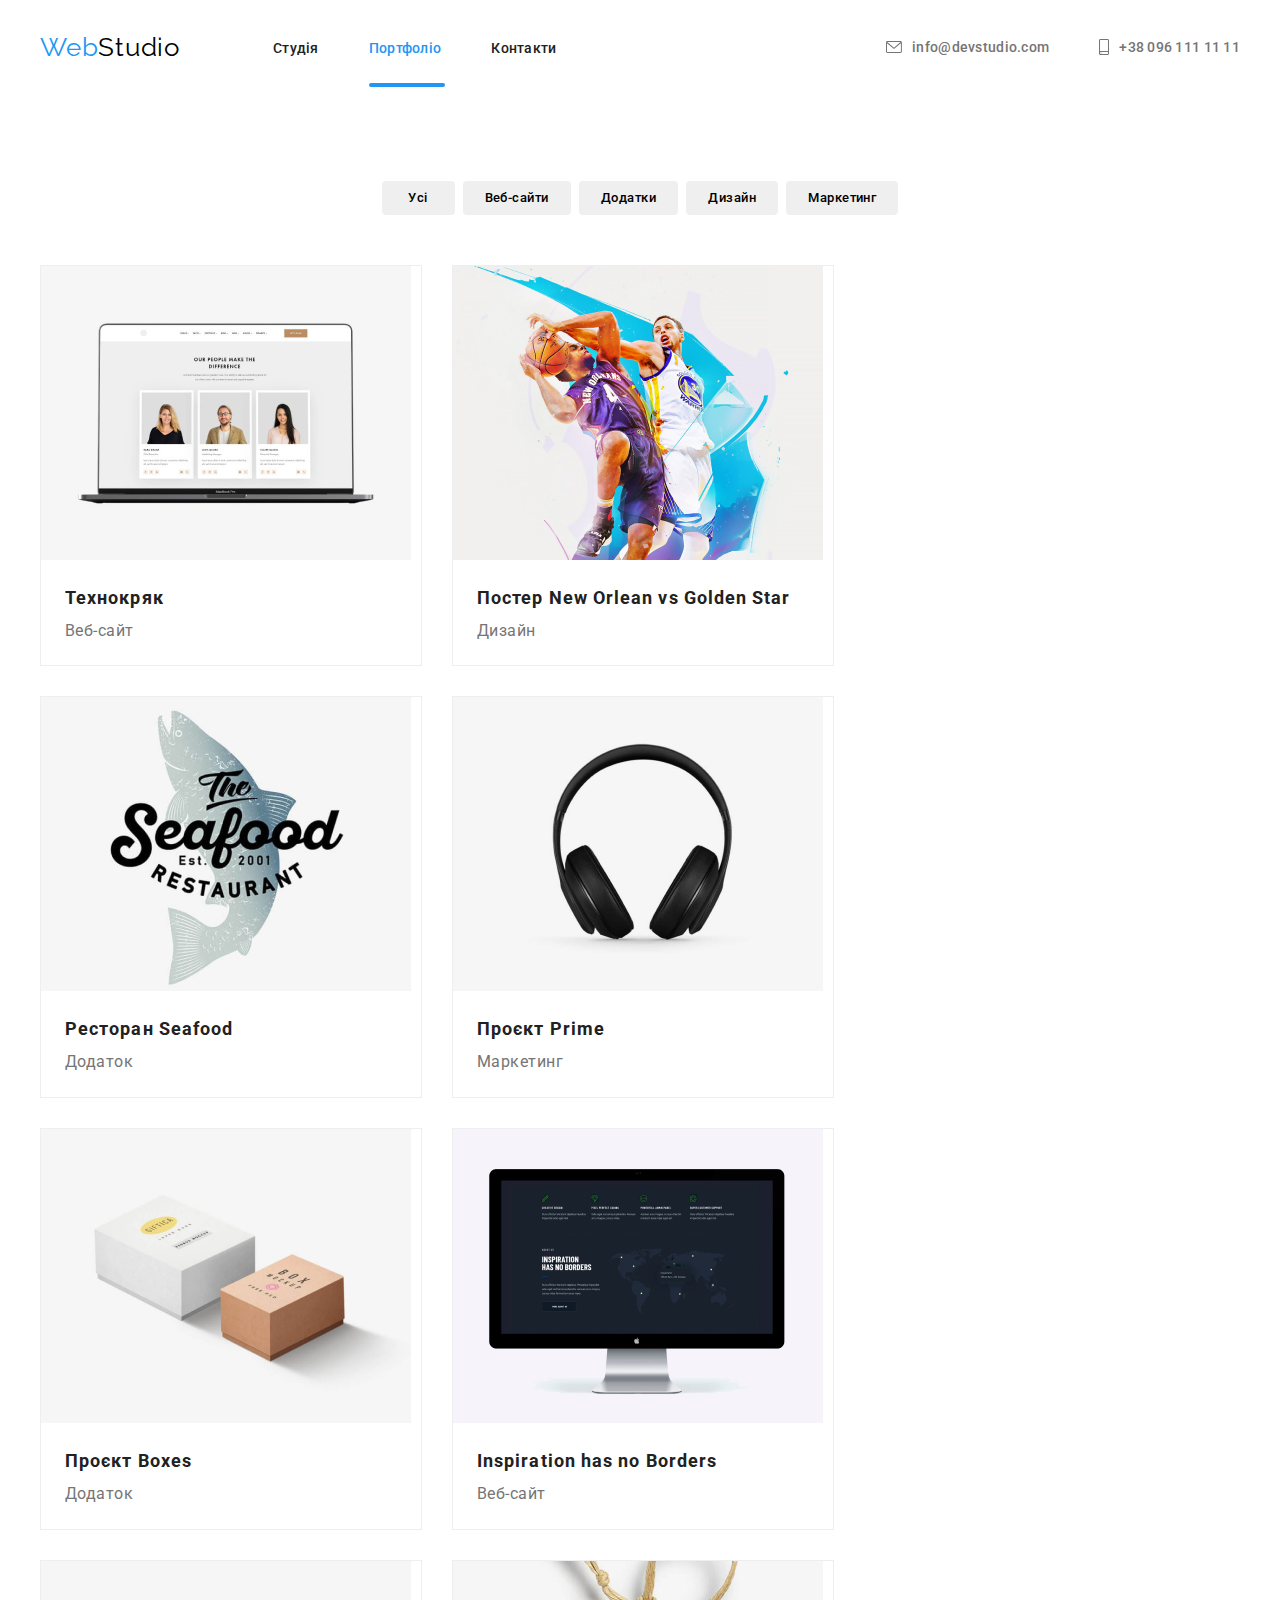
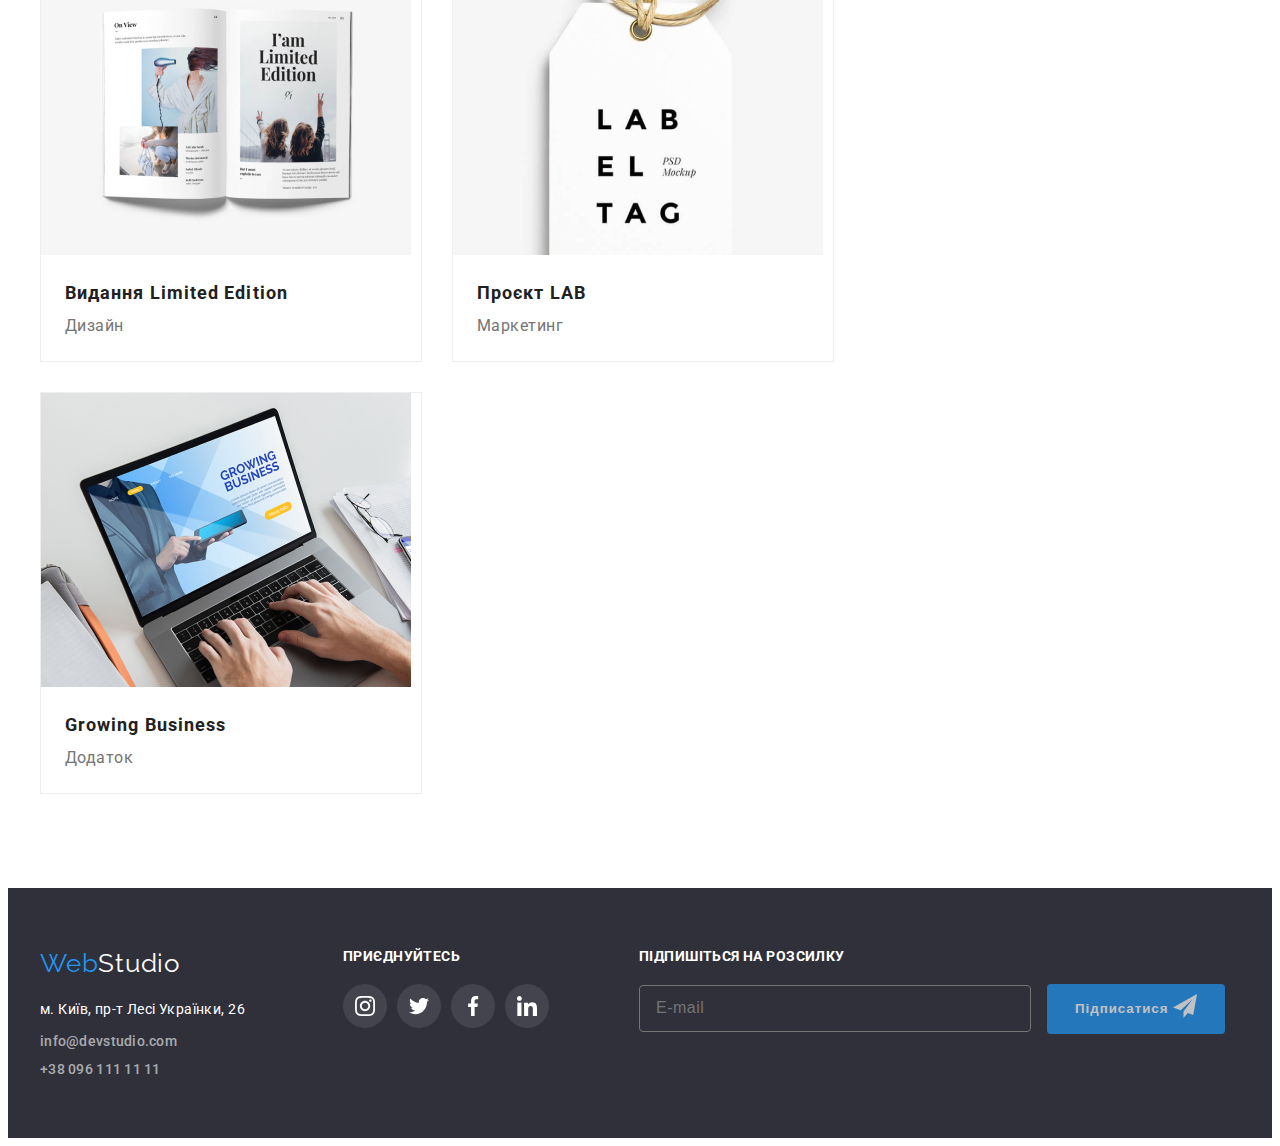
==== portfolio.html @ 9c4a29d2 "add scss" ====
<!DOCTYPE html>
<html lang="en">
<head>
    <meta charset="UTF-8">
    <meta name="viewport" content="width=device-width, initial-scale=1.0">
    <title>Портфоліо</title>
    <link rel="shortcut icon" href="./images/favicon.svg" type="image/x-icon">
    <link rel="stylesheet" href="https://cdnjs.cloudflare.com/ajax/libs/modern-normalize/2.0.0/modern-normalize.min.css" integrity="sha512-4xo8blKMVCiXpTaLzQSLSw3KFOVPWhm/TRtuPVc4WG6kUgjH6J03IBuG7JZPkcWMxJ5huwaBpOpnwYElP/m6wg==" crossorigin="anonymous" referrerpolicy="no-referrer" />
    <link rel="preconnect" href="https://fonts.googleapis.com">
    <link rel="preconnect" href="https://fonts.gstatic.com" crossorigin>
    <link href="https://fonts.googleapis.com/css2?family=Raleway:wght@700&family=Roboto:wght@400;500;700;900&display=swap" rel="stylesheet">
    <link rel="stylesheet" href="./css/styles.css">
    <link rel="stylesheet" href="./css/main.min.css">
</head>
<body>
    <header class="header">
        <div class="container">
            <a href="index.html" class="link logo"><span class="logo-blue">Web</span>Studio</a>
        <nav class="nav">
            <ul class="list nav-list">
                <li class="nav-item"><a href="index.html" class="link nav-link">Студія</a></li>
                <li class="nav-item"><a href="portfolio.html" class="link nav-link current">Портфоліо</a></li>
                <li class="nav-item"><a href="" class="link nav-link">Контакти</a></li>
            </ul>
        </nav>
        <ul class="list contact-list">
            <li class="contact-item">
            <address class="contact-address">
                <a href="mailto:info@devstudio.com" class="link contact-link">
                    <svg class="envelope" width="16" height="12">
                        <use href="./images/svg/icons.svg#icon-envelope"></use>
                    </svg>
                    info@devstudio.com</a>
            </address>
            </li>
            <li class="contact-item">
            <address class="contact-address">
                <a href="tel:+380961111111" class="link contact-link">
                    <svg class="smartphone" width="10" height="16">
                        <use href="./images/svg/icons.svg#icon-smartphone"></use>
                      </svg>
                    +38 096 111 11 11</a>
            </address>
            </li>
        </ul>
        </div>
    </header>
    <main class="main">
        <section class="portfolio">
            <div class="container">
                <h2 class="visually-hidden">Portfolio</h2>
                <ul class="list portfolio-filter-list">
                    <li class="filter-list-item">
                        <button type="button" class="filter-list-item-btn">Усі</button>
                    </li>
                    <li class="filter-list-item">
                        <button type="button" class="filter-list-item-btn">Веб-сайти</button>
                    </li>
                    <li class="filter-list-item">
                        <button type="button" class="filter-list-item-btn">Додатки</button>
                    </li>
                    <li class="filter-list-item">
                        <button type="button" class="filter-list-item-btn">Дизайн</button>
                    </li>
                    <li class="filter-list-item">
                        <button type="button" class="filter-list-item-btn">Маркетинг</button>
                    </li>
                </ul>
                <ul class="list portfolio-catalog-list">
                    <li class="portfolio-catalog-item">
                        <a class="portfolio-catalog-item-tag">
                            <div class="portfolio-catalog-cont-img">
                                <img src="images/images_portolio/technoquack.jpg" alt="technoquack" class="catalog-item-img">
                                <div class="project-overlay">
                                    <p class="project-overlay-text">Ресурс пропонує комплексні пропозиції з різним рівнем функціоналу та сервісів. Все це дозволить відвідувачу отримати вичерпні відомості про компанію чи приватну особу.</p>
                                </div>
                            </div>
                            <div class="catalog-item-text">
                                <h3 class="catalog-item-title">Технокряк</h3>
                                <p class="catalog-item-subtitle">Веб-сайт</p>
                            </div>
                        </a>
                    </li>
                    <li class="portfolio-catalog-item">
                        <a class="portfolio-catalog-item-tag">
                            <div class="portfolio-catalog-cont-img">
                                <img src="images/images_portolio/basketball.jpg" alt="basketball" class="catalog-item-img">
                                <div class="project-overlay">
                                    <p class="project-overlay-text">Ресурс пропонує комплексні пропозиції з різним рівнем функціоналу та сервісів. Все це дозволить відвідувачу отримати вичерпні відомості про компанію чи приватну особу.</p>
                                </div>
                            </div>
                            <div class="catalog-item-text">
                                <h3 class="catalog-item-title">Постер New Orlean vs Golden Star</h3>
                                <p class="catalog-item-subtitle">Дизайн</p>
                            </div>
                        </a>
                    </li>
                    <li class="portfolio-catalog-item">
                        <a class="portfolio-catalog-item-tag">
                            <div class="portfolio-catalog-cont-img">
                                <img src="images/images_portolio/seafood.jpg" alt="seafood" class="catalog-item-img">
                                <div class="project-overlay">
                                    <p class="project-overlay-text">Ресурс пропонує комплексні пропозиції з різним рівнем функціоналу та сервісів. Все це дозволить відвідувачу отримати вичерпні відомості про компанію чи приватну особу.</p>
                                </div>
                            </div>
                            <div class="catalog-item-text">
                                <h3 class="catalog-item-title">Ресторан Seafood</h3>
                                <p class="catalog-item-subtitle">Додаток</p>
                            </div>
                        </a>
                    </li>
                    <li class="portfolio-catalog-item">
                        <a class="portfolio-catalog-item-tag">
                            <div class="portfolio-catalog-cont-img">
                                <img src="images/images_portolio/headphone.jpg" alt="headphone" class="catalog-item-img">
                                <div class="project-overlay">
                                    <p class="project-overlay-text">Ресурс пропонує комплексні пропозиції з різним рівнем функціоналу та сервісів. Все це дозволить відвідувачу отримати вичерпні відомості про компанію чи приватну особу.</p>
                                </div>
                            </div>
                            <div class="catalog-item-text">
                                <h3 class="catalog-item-title">Проєкт Prime</h3>
                                <p class="catalog-item-subtitle">Маркетинг</p>
                            </div>
                        </a>
                    </li>
                    <li class="portfolio-catalog-item">
                        <a class="portfolio-catalog-item-tag">
                            <div class="portfolio-catalog-cont-img">
                                <img src="images/images_portolio/box.jpg" alt="box" class="catalog-item-img">
                                <div class="project-overlay">
                                    <p class="project-overlay-text">Ресурс пропонує комплексні пропозиції з різним рівнем функціоналу та сервісів. Все це дозволить відвідувачу отримати вичерпні відомості про компанію чи приватну особу.</p>
                                </div>
                            </div>
                            <div class="catalog-item-text">
                                <h3 class="catalog-item-title">Проєкт Boxes</h3>
                                <p class="catalog-item-subtitle">Додаток</p>
                            </div>
                        </a>      
                    </li>
                    <li class="portfolio-catalog-item">
                        <a class="portfolio-catalog-item-tag">
                            <div class="portfolio-catalog-cont-img">
                                <img src="images/images_portolio/monitor.jpg" alt="monitor" class="catalog-item-img">
                                <div class="project-overlay">
                                    <p class="project-overlay-text">Ресурс пропонує комплексні пропозиції з різним рівнем функціоналу та сервісів. Все це дозволить відвідувачу отримати вичерпні відомості про компанію чи приватну особу.</p>
                                </div>
                            </div>
                            <div class="catalog-item-text">
                                <h3 class="catalog-item-title">Inspiration has no Borders</h3>
                                <p class="catalog-item-subtitle">Веб-сайт</p>
                            </div>
                        </a>
                    </li>
                    <li class="portfolio-catalog-item">
                        <a class="portfolio-catalog-item-tag">
                            <div class="portfolio-catalog-cont-img">
                                <img src="images/images_portolio/magazine.jpg" alt="magazine" class="catalog-item-img">
                                <div class="project-overlay">
                                    <p class="project-overlay-text">Ресурс пропонує комплексні пропозиції з різним рівнем функціоналу та сервісів. Все це дозволить відвідувачу отримати вичерпні відомості про компанію чи приватну особу.</p>
                                </div>
                            </div>
                            <div class="catalog-item-text">
                                <h3 class="catalog-item-title">Видання Limited Edition</h3>
                                <p class="catalog-item-subtitle">Дизайн</p>
                            </div>
                        </a>
                    </li>
                    <li class="portfolio-catalog-item">
                        <a class="portfolio-catalog-item-tag">
                            <div class="portfolio-catalog-cont-img">
                                <img src="images/images_portolio/tag.jpg" alt="tag" class="catalog-item-img">
                                <div class="project-overlay">
                                    <p class="project-overlay-text">Ресурс пропонує комплексні пропозиції з різним рівнем функціоналу та сервісів. Все це дозволить відвідувачу отримати вичерпні відомості про компанію чи приватну особу.</p>
                                </div>
                            </div>
                            <div class="catalog-item-text">
                                <h3 class="catalog-item-title">Проєкт LAB</h3>
                                <p class="catalog-item-subtitle">Маркетинг</p>
                            </div>
                        </a>
                    </li>
                    <li class="portfolio-catalog-item">
                        <a class="portfolio-catalog-item-tag">
                            <div class="portfolio-catalog-cont-img">
                                <img src="images/images_portolio/macbook.jpg" alt="macbook" class="catalog-item-img">
                                <div class="project-overlay">
                                    <p class="project-overlay-text">Ресурс пропонує комплексні пропозиції з різним рівнем функціоналу та сервісів. Все це дозволить відвідувачу отримати вичерпні відомості про компанію чи приватну особу.</p>
                                </div>
                            </div>
                            <div class="catalog-item-text">
                                <h3 class="catalog-item-title">Growing Business</h3>
                                <p class="catalog-item-subtitle">Додаток</p>
                            </div>
                        </a>
                    </li>
                </ul>
            </div>
        </section>
    </main>
    <footer class="footer">
        <div class="container">
            <div class="footer-container-link">
                <a href="index.html" class="link logo footer-logo"><span class="logo-blue">Web</span>Studio</a>
                <ul class="list footer-list">
                    <li class="footer-item">
                        <address class="footer-address">
                        <a href="https://goo.gl/maps/T1BCA7bQCmWcwh7T8" target="_blank" class="link footer-address-link-map">м. Київ, пр-т Лесі Українки, 26</a>
                        </address>
                    </li>
                    <li class="footer-item">
                        <address class="footer-address">
                        <a href="mailto:info@devstudio.com" class="link footer-address-link">info@devstudio.com</a>
                        </address>
                    </li>
                    <li class="footer-item">
                        <address class="footer-address">
                        <a href="tel:+380961111111" class="link footer-address-link">+38 096 111 11 11</a>
                        </address>
                    </li>
                </ul>
            </div>
            <div class="footer-container-soc">
                <h3 class="footer-soc-list-title">ПРИЄДНУЙТЕСЬ</h3>
                <ul class="list footer-soc-list">
                    <li class="footer-soc-item">
                        <a class="footer-soc-item-link" href="">
                        <svg class="footer-soc-item-svg" width="20" height="20">
                            <use href="./images/svg/icons.svg#icon-inst"></use>
                        </svg></a>
                    </li>
                    <li class="footer-soc-item">
                        <a class="footer-soc-item-link" href="">
                        <svg class="footer-soc-item-svg" width="20" height="20">
                            <use href="./images/svg/icons.svg#icon-twitter"></use>
                        </svg></a>
                    </li>
                    <li class="footer-soc-item">
                        <a class="footer-soc-item-link" href="">
                        <svg class="footer-soc-item-svg" width="20" height="20">
                            <use href="./images/svg/icons.svg#icon-fb"></use>
                        </svg></a>
                    </li>
                    <li class="footer-soc-item">
                        <a class="footer-soc-item-link" href="">
                        <svg class="footer-soc-item-svg" width="20" height="20">
                            <use href="./images/svg/icons.svg#icon-ln"></use>
                        </svg></a>
                    </li>
                </ul>
            </div>
            <div class="footer-container-input">
                <h3 class="footer-mail-input-title">ПІДПИШІТЬСЯ НА РОЗСИЛКУ</h3>
                <form class="footer-mail-input-form">
                    <input class="footer-mail-input" placeholder="E-mail">
                    <button class="footer-mail-input-btn">Підписатися
                        <svg class="footer-mail-input-btn-icon" width="24" height="24">
                            <use href="./images/svg/icons.svg#icon-send"></use>
                        </svg>
                    </button>
                </form>
            </div>
        </div>
    </footer>
</body>
</html>
---- css/styles.css ----
:root {
  --accent-color: #2196f3;
  --main-color: #212121;
  --add-color: #757575;
  --add-black: #2f303a;
  --bg-ligth-gray: #f5f4fa;
}

body {
  font-family: Roboto;
}

h1,
h2,
h3,
h4,
p {
  margin-top: 0;
  margin-bottom: 0;
}

ul {
  margin-top: 0;
  margin-bottom: 0;
  padding-left: 0;
}

img {
  display: block;
  max-width: 100%;
  height: auto;
}

.list {
  list-style: none;
  padding: 0;
}

.link {
  text-decoration: none;
}

.visually-hidden {
  position: absolute;
  width: 1px;
  height: 1px;
  margin: -1px;
  border: 0;
  padding: 0;
  white-space: nowrap;
  clip-path: inset(100%);
  clip: rect(0 0 0 0);
  overflow: hidden;
}

.container {
  width: 1200px;
  margin: 0 auto;
  padding: 0 15px;
}

.header {
  padding-top: 24px;
  padding-bottom: 25px;
}

address {
  font-style: normal;
}

.header>.container {
  display: flex;
  align-items: center;
}

.logo-blue {
  color: var(--accent-color);
}

.logo {
  color: #000;
  font-family: Raleway;
  font-size: 26px;
  letter-spacing: 0.78px;
  margin-right: 93px;
}

.nav-list {
  display: flex;
  gap: 50px;
}

.nav-link {
  color: var(--main-color);
  font-size: 14px;
  font-weight: 500;
  letter-spacing: 0.28px;
  display: inline;
  padding: 31px 0;
  position: relative;
  transition: color 250ms cubic-bezier(0.4, 0, 0.2, 1);
}

.current {
  color: var(--accent-color);
}

.current::after {
  content: '';
  display: block;
  width: 105%;
  height: 4px;
  background-color: var(--accent-color);
  position: absolute;
  bottom: 0;
  border-radius: 5px;
  transition: transform 250ms cubic-bezier(0.4, 0, 0.2, 1);
}

.current:hover::after {
  transform: scale(1.2);
}

.nav-link:hover,
.nav-link:focus {
  color: var(--accent-color);
}

.contact-list {
  display: flex;
  gap: 50px;
  margin-left: auto;
}

.contact-link {
  display: flex;
  align-items: center;
  gap: 10px;
  color: var(--add-color);
  font-size: 14px;
  font-weight: 500;
  letter-spacing: 0.28px;
  transition: color 250ms cubic-bezier(0.4, 0, 0.2, 1);
}

.envelope {
  fill: var(--add-color);
  transition: fill 250ms cubic-bezier(0.4, 0, 0.2, 1);
}

.contact-link:hover .envelope,
.contact-link:focus .envelope {
  fill: var(--accent-color);
}

.smartphone {
  fill: var(--add-color);
  transition: fill 250ms cubic-bezier(0.4, 0, 0.2, 1);
}

.contact-link:hover,
.contact-link:focus {
  color: var(--accent-color);
}

.contact-link:hover .smartphone,
.contact-link:focus .smartphone {
  fill: var(--accent-color);
}

.hero {
  background-image: linear-gradient(rgba(47, 48, 58, 0.4),
      rgba(47, 48, 58, 0.4)),
    url("../images/hero_bg.png");
  background-repeat: no-repeat;
  background-position: center;
  padding-top: 200px;
  padding-bottom: 200px;
}

.hero-title {
  color: #fff;
  text-align: center;
  font-size: 44px;
  font-weight: 900;
  line-height: 1.36;
  letter-spacing: 2.64px;
  text-transform: uppercase;
  padding-bottom: 30px;
}

.hero-btn {
  width: 216px;
  height: 50px;
  background: var(--accent-color);
  color: #fff;
  font-size: 16px;
  font-weight: 700;
  line-height: 1.87;
  letter-spacing: 0.96px;
  border-radius: 4px;
  border: none;
  font-family: inherit;
  cursor: pointer;
  margin-left: 477px;
  transition: transform 250ms cubic-bezier(0.4, 0, 0.2, 1), opacity 250ms cubic-bezier(0.4, 0, 0.2, 1);
  opacity: 0.7;
}

.hero-btn:hover,
.hero-btn:focus {
  cursor: pointer;
  opacity: 1;
}

.hero-btn:active {
  transform: scale(0.9);
}

.advantage {
  padding-top: 94px;
  padding-bottom: 94px;
}

.advantage-list {
  display: flex;
  gap: 30px;
}

.advantage-item {
  flex-basis: calc((100% - 3 * 30px) / 3);
}

.advantage-item::before {
  content: "";
  display: block;
  height: 120px;
  border: none;
  background-image: url("../images/SVG/antenna.svg");
  background-repeat: no-repeat;
  background-position: center;
  background-size: 70px 70px;
  border-radius: 4px;
  background-color: #f5f4fa;
  margin-bottom: 30px;
}

.advantage-item:nth-child(2)::before {
  background-image: url("../images/SVG/clock.svg");
}

.advantage-item:nth-child(3)::before {
  background-image: url("../images/SVG/diagram.svg");
}

.advantage-item:nth-child(4)::before {
  background-image: url("../images/SVG/astronaut.svg");
}

.advantage-item-title {
  color: var(--main-color);
  font-size: 14px;
  letter-spacing: 0.42px;
  margin-bottom: 10px;
}

.advantage-item-text {
  color: var(--add-color);
  font-size: 14px;
  line-height: 1.71;
  letter-spacing: 0.42px;
}

.work {
  padding-bottom: 94px;
}

.work-title {
  color: var(--main-color);
  text-align: center;
  font-size: 36px;
  letter-spacing: 1.08px;
  margin-bottom: 50px;
}

.work-list {
  display: flex;
  gap: 30px;
}

.work-item {
  position: relative;
}

.work-item-title {
  color: #fff;
  text-align: center;
  font-size: 14px;
  line-height: normal;
  letter-spacing: 0.42px;
  text-transform: uppercase;
  position: absolute;
  padding-top: 27px;
  padding-bottom: 27px;
  width: 370px;
  bottom: 0;
  background: rgba(47, 48, 58, 0.8);
}

.team {
  background-color: #f5f4fa;
  padding-top: 94px;
  padding-bottom: 94px;
}

.team-title {
  color: var(--main-color);
  text-align: center;
  font-size: 36px;
  letter-spacing: 1.08px;
  margin-bottom: 50px;
}

.team-list {
  display: flex;
  gap: 30px;
}

.team-item {
  background-color: #ffffff;
  border-radius: 4px;
  box-shadow: 0px 2px 1px 0px rgba(0, 0, 0, 0.2),
    0px 1px 1px 0px rgba(0, 0, 0, 0.14), 0px 1px 3px 0px rgba(0, 0, 0, 0.12);
}

.team-img {
  width: 270px;
  height: 260px;
}

.team-list-name {
  color: var(--main-color);
  text-align: center;
  font-size: 16px;
  font-weight: 500;
  letter-spacing: 0.48px;
  margin-top: 30px;
  margin-bottom: 10px;
}

.team-list-profession {
  color: var(--add-color);
  text-align: center;
  letter-spacing: 0.48px;
}

.team-item-list {
  display: flex;
  padding: 16px 32px 30px;
  gap: 10px;
}

.team-item-list-item-link {
  border-radius: 50%;
  padding: 12px;
  width: 44px;
  height: 44px;
  display: flex;
  align-items: center;
  justify-content: center;
  transition: background-color 250ms cubic-bezier(0.4, 0, 0.2, 1);
}

.team-item-list-item-link:hover,
.team-item-list-item-link:focus {
  background-color: var(--accent-color);
  cursor: pointer;
}

.team-item-list-item-link:hover .soc-link-svg,
.team-item-list-item-link:focus .soc-link-svg {
  fill: #fff;
}

.soc-link-svg {
  fill: #afb1b8;
  transition: fill 250ms cubic-bezier(0.4, 0, 0.2, 1);
}

.clients {
  padding-top: 94px;
  padding-bottom: 94px;
}

.clients-title {
  color: var(--main-color);
  text-align: center;
  font-size: 36px;
  letter-spacing: 1.08px;
}

.clients-list {
  display: flex;
  margin-top: 50px;
  gap: 30px;
}

.clients-list-item {
  width: 170px;
  height: 92px;
  padding: 16px 32px;
  position: relative;
}

.clients-list-item-link {
  fill: #afb1b8;
  height: inherit;
  width: inherit;
  position: absolute;
  bottom: 0;
  right: 0;
  display: flex;
  align-items: center;
  justify-content: center;
  border: #afb1b8 1px solid;
  border-radius: 4px;
  transition: fill 250ms cubic-bezier(0.4, 0, 0.2, 1), border 250ms cubic-bezier(0.4, 0, 0.2, 1);
}

.clients-list-item-link:hover {
  fill: var(--accent-color);
  border-color: var(--accent-color);
  cursor: pointer;
}

.footer {
  background-color: var(--add-black);
  padding-top: 60px;
  padding-bottom: 60px;
}

.footer-logo {
  color: #fff;
  margin-bottom: 20px;
  display: inline-block;
}

.footer-address-link-map {
  color: #fff;
  font-size: 14px;
  line-height: 1.71;
  letter-spacing: 0.42px;
  transition: color 250ms cubic-bezier(0.4, 0, 0.2, 1);
}

.footer-address-link-map:hover,
.footer-address-link-map:focus {
  color: var(--accent-color);
}

.footer-address-link {
  color: rgba(255, 255, 255, 0.6);
  font-size: 14px;
  font-weight: 500;
  letter-spacing: 0.28px;
  transition: color 250ms cubic-bezier(0.4, 0, 0.2, 1);
}

.footer-address-link:hover,
.footer-address-link:focus {
  color: var(--accent-color);
}

.footer-item:not(:last-child) {
  margin-bottom: 9px;
}

.footer>.container {
  display: flex;
}

.footer-container-link {
  margin-right: 70px;
}

.footer-container-soc {
  margin-right: 90px;
}

.footer-soc-list-title {
  color: #fff;
  font-size: 14px;
  letter-spacing: 0.42px;
  margin-bottom: 20px;
}

.footer-soc-list {
  display: flex;
  gap: 10px;
}

.footer-soc-item-link {
  display: flex;
  align-items: center;
  justify-content: center;
  width: 44px;
  height: 44px;
  border-radius: 50%;
  background-color: #43444d;
  transition: background-color 250ms cubic-bezier(0.4, 0, 0.2, 1);
}

.footer-soc-item-svg {
  fill: #fff;
}

.footer-soc-item-link:hover,
.footer-soc-item-link:focus {
  background-color: var(--accent-color);
}

.footer-mail-input-title {
  color: #fff;
  font-size: 14px;
  letter-spacing: 0.42px;
  margin-bottom: 20px;
}

.footer-mail-input {
  width: 358px;
  padding: 15px 16px;
  border-radius: 4px;
  border: 1px solid var(--add-color);
  background-color: var(--add-black);
  margin-right: 12px;
  outline: none;
  transition: border 250ms cubic-bezier(0.4, 0, 0.2, 1);
}

.footer-mail-input::placeholder {
  color: var(--add-color);
  font-size: 16px;
  font-weight: 400;
  line-height: 20px;
  /* 125% */
  letter-spacing: 0.48px;
}

.footer-mail-input:focus,
.footer-mail-input:hover {
  border-color: var(--accent-color);
}

.footer-mail-input-btn {
  background-color: var(--accent-color);
  border: none;
  border-radius: 4px;
  color: #fff;
  text-align: center;
  font-weight: 700;
  line-height: 30px;
  /* 187.5% */
  letter-spacing: 0.96px;
  padding: 10px 28px;
  transition: transform 250ms cubic-bezier(0.4, 0, 0.2, 1), opacity 250ms cubic-bezier(0.4, 0, 0.2, 1);
  opacity: 0.7;
}

.footer-mail-input-btn:hover,
.footer-mail-input-btn:focus {
  cursor: pointer;
  opacity: 1;
}

.footer-mail-input-btn:active {
  transform: scale(0.9);
}

.footer-mail-input-btn-icon {
  fill: #fff;
  margin-bottom: -5px;
}

.backdrop {
  position: fixed;
  top: 0;
  left: 0;
  width: 100%;
  height: 100%;
  background-color: rgba(0, 0, 0, 0.2);
  opacity: 1;
  transition: opacity 500ms linear;
}

.backdrop.is-hidden {
  opacity: 0;
  pointer-events: none;
}

.no-scroll {
  overflow: hidden;
}

.modal-hero {
  position: absolute;
  top: 50%;
  left: 50%;
  min-width: 530px;
  min-height: 580px;
  padding: 40px;
  background-color: #fff;
  border-radius: 4px;
  transform: translate(-50%, -50%);
  box-shadow: 0px 2px 1px 0px rgba(0, 0, 0, 0.2),
    0px 1px 1px 0px rgba(0, 0, 0, 0.14), 0px 1px 3px 0px rgba(0, 0, 0, 0.12);
    transition: transform 500ms linear;
}
.backdrop.is-hidden .modal-hero {
  transform: translate(-50%, -50%) scale(0.5);
}

.modal-hero-btn {
  border: 1px solid rgba(0, 0, 0, 0.10);
  ;
  border-radius: 50%;
  padding: 6px;
  display: flex;
  align-items: center;
  justify-content: center;
  background: none;
  position: absolute;
  right: 8px;
  top: 8px;
  transition: fill 250ms cubic-bezier(0.4, 0, 0.2, 1);
  cursor: pointer;
}

.modal-hero-btn:focus,
.modal-hero-btn:hover {
  fill: var(--accent-color);
}

.modal-hero-title {
  color: var(--main-color);
  text-align: center;
  font-size: 20px;
  font-weight: 700;
  line-height: normal;
  letter-spacing: 0.6px;
  margin-bottom: 12px;
}

.modal-hero-label {
  color: var(--add-color);
  font-size: 12px;
  letter-spacing: 0.12px;
  position: relative;
  display: block;
  margin-bottom: 10px;
}

.modal-hero-label-input {
  margin-top: 4px;
  padding: 12px 42px;
  width: 100%;
  border-radius: 4px;
  border: 1px solid rgba(33, 33, 33, 0.2);
  outline: none;
  transition: border 250ms cubic-bezier(0.4, 0, 0.2, 1);
}

.modal-hero-label-input:focus,
.modal-hero-label-input:hover {
  border: 1px solid #2196f3;
}

.modal-hero-label:nth-child(4) {
  margin-bottom: 20px;
}

.modal-hero-label-input:hover+.modal-hero-label-input-svg,
.modal-hero-label-input:focus+.modal-hero-label-input-svg {
  fill: var(--accent-color);
}

.modal-hero-label-input-svg {
  position: absolute;
  bottom: 11px;
  left: 12px;
  transition: fill 250ms cubic-bezier(0.4, 0, 0.2, 1);
}

/* .modal-hero-label-input:focus .modal-hero-label-input-svg {
  fill: var(--accent-color);
} */
.modal-hero-label-textarea {
  resize: none;
  padding: 12px 16px;
  height: 96px;
  margin-top: 4px;
  width: 100%;
  border-radius: 4px;
  border: 1px solid rgba(33, 33, 33, 0.2);
  outline: none;
  transition: border 250ms cubic-bezier(0.4, 0, 0.2, 1);
}

.modal-hero-label-textarea:focus,
.modal-hero-label-textarea:hover {
  border: 1px solid #2196f3;
}

.modal-hero-label-textarea::placeholder {
  color: var(--add-color);
  font-family: Roboto;
  font-size: 12px;
  font-weight: 400;
  letter-spacing: 0.12px;
}

.label-check {
  display: flex;
  justify-content: center;
  /* margin-top: 20px; */
}

.modal-hero-label-check {
  margin-right: 7px;
}

.modal-hero-label-agree {
  color: var(--add-color);
  font-size: 14px;
  line-height: 24px;
  /* 171.429% */
  letter-spacing: 0.42px;
}

.modal-hero-label-link-agree {
  color: var(--accent-color);
  text-decoration-line: underline;
}

.modal-hero-btn-submit {
  display: block;
  margin: 0 auto;
  padding: 10px 52px;
  color: #fff;
  font-weight: 700;
  line-height: 30px;
  /* 187.5% */
  letter-spacing: 0.96px;
  border: none;
  border-radius: 4px;
  background: var(--accent-color);
  box-shadow: 0px 4px 4px 0px rgba(0, 0, 0, 0.15);
  cursor: pointer;
  transition: opacity 250ms cubic-bezier(0.4, 0, 0.2, 1), transform 250ms cubic-bezier(0.4, 0, 0.2, 1);
  ;
  opacity: 0.7;
  margin-top: 30px;
}

.modal-hero-btn-submit:hover,
.modal-hero-btn-submit:focus {
  opacity: 1;
}

.modal-hero-btn-submit:active {
  transform: scale(0.9);
}

.portfolio {
  padding-top: 94px;
  padding-bottom: 94px;
}

.portfolio-filter-list {
  display: flex;
  margin-bottom: 50px;
  gap: 8px;
  justify-content: center;
}

.filter-list-item-btn {
  min-width: 73px;
  padding: 6px 22px;
  border-radius: 4px;
  border: none;
  line-height: 1.62;
  font-weight: 500;
  letter-spacing: 0.48px;
  font-family: inherit;
  transition: background-color 250ms cubic-bezier(0.4, 0, 0.2, 1), box-shadow 250ms cubic-bezier(0.4, 0, 0.2, 1), color 250ms cubic-bezier(0.4, 0, 0.2, 1);
}

.filter-list-item-btn:hover,
.filter-list-item-btn:focus {
  background: var(--accent-color);
  color: #fff;
  cursor: pointer;
  box-shadow: 0px 2px 2px 0px rgba(0, 0, 0, 0.12),
    0px 1px 2px 0px rgba(0, 0, 0, 0.08), 0px 3px 1px 0px rgba(0, 0, 0, 0.1);
}

.portfolio-catalog-list {
  display: flex;
  flex-wrap: wrap;
  gap: 30px;
}

.portfolio-catalog-item {
  flex-basis: calc((100% - 2 * 30px) / 3);
  border: 1px solid #eee;
}

.portfolio-catalog-cont-img {
  position: relative;
  overflow: hidden;
}

.portfolio-catalog-cont-img:hover .project-overlay {
  transform: translateY(0);
}
.project-overlay {
  position: absolute;
  top: 0;
  left: 0;
  width: 100%;
  height: 100%;
  background-color: var(--accent-color);
  padding: 63px 24px;
  transform: translateY(101%);
  transition: transform 250ms cubic-bezier(0.4, 0, 0.2, 1);
}

.project-overlay-text {
  color: #FFF;
  font-size: 18px;
  line-height: 28px;
  /* 155.556% */
  letter-spacing: 0.54px;
}

.portfolio-catalog-item-tag {
  display: block;
  transition: box-shadow 250ms cubic-bezier(0.4, 0, 0.2, 1);
}

.portfolio-catalog-item-tag:hover,
.portfolio-catalog-item-tag:focus {
  box-shadow: 1px 4px 6px 0px rgba(0, 0, 0, 0.16),
    0px 4px 4px 0px rgba(0, 0, 0, 0.06), 0px 1px 1px 0px rgba(0, 0, 0, 0.12);
  cursor: pointer;
}

.catalog-item-text {
  padding: 20px 24px;
}

.catalog-item-title {
  color: var(--main-color);
  font-size: 18px;
  line-height: 2;
  letter-spacing: 1.08px;
}

.catalog-item-subtitle {
  color: var(--add-color);
  line-height: 1.87;
  letter-spacing: 0.48px;
}

.catalog-item-img {
  position: relative;
}
---- css/main.min.css ----
:root{--accent-color: #2196f3;--main-color: #212121;--add-color: #757575;--add-black: #2f303a;--bg-ligth-gray: #f5f4fa}body{font-family:Roboto}h1,h2,h3,h4,p{margin-top:0;margin-bottom:0}ul{margin-top:0;margin-bottom:0;padding-left:0}img{display:block;max-width:100%;height:auto}.list{list-style:none;padding:0}.link{text-decoration:none}.visually-hidden{position:absolute;width:1px;height:1px;margin:-1px;border:0;padding:0;white-space:nowrap;-webkit-clip-path:inset(100%);clip-path:inset(100%);clip:rect(0 0 0 0);overflow:hidden}.container{width:1200px;margin:0 auto;padding:0 15px}.header{padding-top:24px;padding-bottom:25px}address{font-style:normal}.header>.container{display:-webkit-box;display:-ms-flexbox;display:flex;-webkit-box-align:center;-ms-flex-align:center;align-items:center}.nav-list{display:-webkit-box;display:-ms-flexbox;display:flex;gap:50px}.nav-link{color:var(--main-color);font-size:14px;font-weight:500;letter-spacing:.28px;display:inline;padding:31px 0;position:relative;-webkit-transition:color 250ms cubic-bezier(0.4, 0, 0.2, 1);transition:color 250ms cubic-bezier(0.4, 0, 0.2, 1)}.current{color:var(--accent-color)}.current::after{content:"";display:block;width:105%;height:4px;background-color:var(--accent-color);position:absolute;bottom:0;border-radius:5px;-webkit-transition:-webkit-transform 250ms cubic-bezier(0.4, 0, 0.2, 1);transition:-webkit-transform 250ms cubic-bezier(0.4, 0, 0.2, 1);transition:transform 250ms cubic-bezier(0.4, 0, 0.2, 1);transition:transform 250ms cubic-bezier(0.4, 0, 0.2, 1), -webkit-transform 250ms cubic-bezier(0.4, 0, 0.2, 1)}.current:hover::after{-webkit-transform:scale(1.2);-ms-transform:scale(1.2);transform:scale(1.2)}.nav-link:hover,.nav-link:focus{color:var(--accent-color)}.contact-list{display:-webkit-box;display:-ms-flexbox;display:flex;gap:50px;margin-left:auto}.contact-link{display:-webkit-box;display:-ms-flexbox;display:flex;-webkit-box-align:center;-ms-flex-align:center;align-items:center;gap:10px;color:var(--add-color);font-size:14px;font-weight:500;letter-spacing:.28px;-webkit-transition:color 250ms cubic-bezier(0.4, 0, 0.2, 1);transition:color 250ms cubic-bezier(0.4, 0, 0.2, 1)}.envelope{fill:var(--add-color);-webkit-transition:fill 250ms cubic-bezier(0.4, 0, 0.2, 1);transition:fill 250ms cubic-bezier(0.4, 0, 0.2, 1)}.contact-link:hover .envelope,.contact-link:focus .envelope{fill:var(--accent-color)}.smartphone{fill:var(--add-color);-webkit-transition:fill 250ms cubic-bezier(0.4, 0, 0.2, 1);transition:fill 250ms cubic-bezier(0.4, 0, 0.2, 1)}.contact-link:hover,.contact-link:focus{color:var(--accent-color)}.contact-link:hover .smartphone,.contact-link:focus .smartphone{fill:var(--accent-color)}.hero{background-image:-webkit-gradient(linear, left top, left bottom, from(rgba(47, 48, 58, 0.4)), to(rgba(47, 48, 58, 0.4))),url("../images/hero_bg.png");background-image:linear-gradient(rgba(47, 48, 58, 0.4), rgba(47, 48, 58, 0.4)),url("../images/hero_bg.png");background-repeat:no-repeat;background-position:center;padding-top:200px;padding-bottom:200px}.hero-title{color:#fff;text-align:center;font-size:44px;font-weight:900;line-height:1.36;letter-spacing:2.64px;text-transform:uppercase;padding-bottom:30px}.hero-btn{width:216px;height:50px;background:var(--accent-color);color:#fff;font-size:16px;font-weight:700;line-height:1.87;letter-spacing:.96px;border-radius:4px;border:none;font-family:inherit;cursor:pointer;margin-left:477px;-webkit-transition:opacity 250ms cubic-bezier(0.4, 0, 0.2, 1),-webkit-transform 250ms cubic-bezier(0.4, 0, 0.2, 1);transition:opacity 250ms cubic-bezier(0.4, 0, 0.2, 1),-webkit-transform 250ms cubic-bezier(0.4, 0, 0.2, 1);transition:transform 250ms cubic-bezier(0.4, 0, 0.2, 1),opacity 250ms cubic-bezier(0.4, 0, 0.2, 1);transition:transform 250ms cubic-bezier(0.4, 0, 0.2, 1),opacity 250ms cubic-bezier(0.4, 0, 0.2, 1),-webkit-transform 250ms cubic-bezier(0.4, 0, 0.2, 1);opacity:.7}.hero-btn:hover,.hero-btn:focus{cursor:pointer;opacity:1}.hero-btn:active{-webkit-transform:scale(0.9);-ms-transform:scale(0.9);transform:scale(0.9)}.advantage{padding-top:94px;padding-bottom:94px}.advantage-list{display:-webkit-box;display:-ms-flexbox;display:flex;gap:30px}.advantage-item{-ms-flex-preferred-size:calc((100% - 90px)/3);flex-basis:calc((100% - 90px)/3)}.advantage-item::before{content:"";display:block;height:120px;border:none;background-image:url("../images/SVG/antenna.svg");background-repeat:no-repeat;background-position:center;background-size:70px 70px;border-radius:4px;background-color:#f5f4fa;margin-bottom:30px}.advantage-item:nth-child(2)::before{background-image:url("../images/SVG/clock.svg")}.advantage-item:nth-child(3)::before{background-image:url("../images/SVG/diagram.svg")}.advantage-item:nth-child(4)::before{background-image:url("../images/SVG/astronaut.svg")}.advantage-item-title{color:var(--main-color);font-size:14px;letter-spacing:.42px;margin-bottom:10px}.advantage-item-text{color:var(--add-color);font-size:14px;line-height:1.71;letter-spacing:.42px}.work{padding-bottom:94px}.work-title{color:var(--main-color);text-align:center;font-size:36px;letter-spacing:1.08px;margin-bottom:50px}.work-list{display:-webkit-box;display:-ms-flexbox;display:flex;gap:30px}.work-item{position:relative}.work-item-title{color:#fff;text-align:center;font-size:14px;line-height:normal;letter-spacing:.42px;text-transform:uppercase;position:absolute;padding-top:27px;padding-bottom:27px;width:370px;bottom:0;background:rgba(47,48,58,.8)}.team{background-color:#f5f4fa;padding-top:94px;padding-bottom:94px}.team-title{color:var(--main-color);text-align:center;font-size:36px;letter-spacing:1.08px;margin-bottom:50px}.team-list{display:-webkit-box;display:-ms-flexbox;display:flex;gap:30px}.team-item{background-color:#fff;border-radius:4px;-webkit-box-shadow:0px 2px 1px 0px rgba(0,0,0,.2),0px 1px 1px 0px rgba(0,0,0,.14),0px 1px 3px 0px rgba(0,0,0,.12);box-shadow:0px 2px 1px 0px rgba(0,0,0,.2),0px 1px 1px 0px rgba(0,0,0,.14),0px 1px 3px 0px rgba(0,0,0,.12)}.team-img{width:270px;height:260px}.team-list-name{color:var(--main-color);text-align:center;font-size:16px;font-weight:500;letter-spacing:.48px;margin-top:30px;margin-bottom:10px}.team-list-profession{color:var(--add-color);text-align:center;letter-spacing:.48px}.team-item-list{display:-webkit-box;display:-ms-flexbox;display:flex;padding:16px 32px 30px;gap:10px}.team-item-list-item-link{border-radius:50%;padding:12px;width:44px;height:44px;display:-webkit-box;display:-ms-flexbox;display:flex;-webkit-box-align:center;-ms-flex-align:center;align-items:center;-webkit-box-pack:center;-ms-flex-pack:center;justify-content:center;-webkit-transition:background-color 250ms cubic-bezier(0.4, 0, 0.2, 1);transition:background-color 250ms cubic-bezier(0.4, 0, 0.2, 1)}.team-item-list-item-link:hover,.team-item-list-item-link:focus{background-color:var(--accent-color);cursor:pointer}.team-item-list-item-link:hover .soc-link-svg,.team-item-list-item-link:focus .soc-link-svg{fill:#fff}.soc-link-svg{fill:#afb1b8;-webkit-transition:fill 250ms cubic-bezier(0.4, 0, 0.2, 1);transition:fill 250ms cubic-bezier(0.4, 0, 0.2, 1)}.clients{padding-top:94px;padding-bottom:94px}.clients-title{color:var(--main-color);text-align:center;font-size:36px;letter-spacing:1.08px}.clients-list{display:-webkit-box;display:-ms-flexbox;display:flex;margin-top:50px;gap:30px}.clients-list-item{width:170px;height:92px;padding:16px 32px;position:relative}.clients-list-item-link{fill:#afb1b8;height:inherit;width:inherit;position:absolute;bottom:0;right:0;display:-webkit-box;display:-ms-flexbox;display:flex;-webkit-box-align:center;-ms-flex-align:center;align-items:center;-webkit-box-pack:center;-ms-flex-pack:center;justify-content:center;border:#afb1b8 1px solid;border-radius:4px;-webkit-transition:fill 250ms cubic-bezier(0.4, 0, 0.2, 1),border 250ms cubic-bezier(0.4, 0, 0.2, 1);transition:fill 250ms cubic-bezier(0.4, 0, 0.2, 1),border 250ms cubic-bezier(0.4, 0, 0.2, 1)}.clients-list-item-link:hover{fill:var(--accent-color);border-color:var(--accent-color);cursor:pointer}.footer{background-color:var(--add-black);padding-top:60px;padding-bottom:60px}.footer-address-link-map{color:#fff;font-size:14px;line-height:1.71;letter-spacing:.42px;-webkit-transition:color 250ms cubic-bezier(0.4, 0, 0.2, 1);transition:color 250ms cubic-bezier(0.4, 0, 0.2, 1)}.footer-address-link-map:hover,.footer-address-link-map:focus{color:var(--accent-color)}.footer-address-link{color:rgba(255,255,255,.6);font-size:14px;font-weight:500;letter-spacing:.28px;-webkit-transition:color 250ms cubic-bezier(0.4, 0, 0.2, 1);transition:color 250ms cubic-bezier(0.4, 0, 0.2, 1)}.footer-address-link:hover,.footer-address-link:focus{color:var(--accent-color)}.footer-item:not(:last-child){margin-bottom:9px}.footer>.container{display:-webkit-box;display:-ms-flexbox;display:flex}.footer-container-link{margin-right:70px}.footer-container-soc{margin-right:90px}.footer-soc-list-title{color:#fff;font-size:14px;letter-spacing:.42px;margin-bottom:20px}.footer-soc-list{display:-webkit-box;display:-ms-flexbox;display:flex;gap:10px}.footer-soc-item-link{display:-webkit-box;display:-ms-flexbox;display:flex;-webkit-box-align:center;-ms-flex-align:center;align-items:center;-webkit-box-pack:center;-ms-flex-pack:center;justify-content:center;width:44px;height:44px;border-radius:50%;background-color:#43444d;-webkit-transition:background-color 250ms cubic-bezier(0.4, 0, 0.2, 1);transition:background-color 250ms cubic-bezier(0.4, 0, 0.2, 1)}.footer-soc-item-svg{fill:#fff}.footer-soc-item-link:hover,.footer-soc-item-link:focus{background-color:var(--accent-color)}.footer-mail-input-title{color:#fff;font-size:14px;letter-spacing:.42px;margin-bottom:20px}.footer-mail-input{width:358px;padding:15px 16px;border-radius:4px;border:1px solid var(--add-color);background-color:var(--add-black);margin-right:12px;outline:none;-webkit-transition:border 250ms cubic-bezier(0.4, 0, 0.2, 1);transition:border 250ms cubic-bezier(0.4, 0, 0.2, 1)}.footer-mail-input::-webkit-input-placeholder{color:var(--add-color);font-size:16px;font-weight:400;line-height:20px;letter-spacing:.48px}.footer-mail-input::-moz-placeholder{color:var(--add-color);font-size:16px;font-weight:400;line-height:20px;letter-spacing:.48px}.footer-mail-input:-ms-input-placeholder{color:var(--add-color);font-size:16px;font-weight:400;line-height:20px;letter-spacing:.48px}.footer-mail-input::-ms-input-placeholder{color:var(--add-color);font-size:16px;font-weight:400;line-height:20px;letter-spacing:.48px}.footer-mail-input::placeholder{color:var(--add-color);font-size:16px;font-weight:400;line-height:20px;letter-spacing:.48px}.footer-mail-input:focus,.footer-mail-input:hover{border-color:var(--accent-color)}.footer-mail-input-btn{background-color:var(--accent-color);border:none;border-radius:4px;color:#fff;text-align:center;font-weight:700;line-height:30px;letter-spacing:.96px;padding:10px 28px;-webkit-transition:opacity 250ms cubic-bezier(0.4, 0, 0.2, 1),-webkit-transform 250ms cubic-bezier(0.4, 0, 0.2, 1);transition:opacity 250ms cubic-bezier(0.4, 0, 0.2, 1),-webkit-transform 250ms cubic-bezier(0.4, 0, 0.2, 1);transition:transform 250ms cubic-bezier(0.4, 0, 0.2, 1),opacity 250ms cubic-bezier(0.4, 0, 0.2, 1);transition:transform 250ms cubic-bezier(0.4, 0, 0.2, 1),opacity 250ms cubic-bezier(0.4, 0, 0.2, 1),-webkit-transform 250ms cubic-bezier(0.4, 0, 0.2, 1);opacity:.7}.footer-mail-input-btn:hover,.footer-mail-input-btn:focus{cursor:pointer;opacity:1}.footer-mail-input-btn:active{-webkit-transform:scale(0.9);-ms-transform:scale(0.9);transform:scale(0.9)}.footer-mail-input-btn-icon{fill:#fff;margin-bottom:-5px}.backdrop{position:fixed;top:0;left:0;width:100%;height:100%;background-color:rgba(0,0,0,.2);opacity:1;-webkit-transition:opacity 500ms linear;transition:opacity 500ms linear}.backdrop.is-hidden{opacity:0;pointer-events:none}.no-scroll{overflow:hidden}.modal-hero{position:absolute;top:50%;left:50%;min-width:530px;min-height:580px;padding:40px;background-color:#fff;border-radius:4px;-webkit-transform:translate(-50%, -50%);-ms-transform:translate(-50%, -50%);transform:translate(-50%, -50%);-webkit-box-shadow:0px 2px 1px 0px rgba(0,0,0,.2),0px 1px 1px 0px rgba(0,0,0,.14),0px 1px 3px 0px rgba(0,0,0,.12);box-shadow:0px 2px 1px 0px rgba(0,0,0,.2),0px 1px 1px 0px rgba(0,0,0,.14),0px 1px 3px 0px rgba(0,0,0,.12);-webkit-transition:-webkit-transform 500ms linear;transition:-webkit-transform 500ms linear;transition:transform 500ms linear;transition:transform 500ms linear, -webkit-transform 500ms linear}.backdrop.is-hidden .modal-hero{-webkit-transform:translate(-50%, -50%) scale(0.5);-ms-transform:translate(-50%, -50%) scale(0.5);transform:translate(-50%, -50%) scale(0.5)}.modal-hero-btn{border:1px solid rgba(0,0,0,.1);border-radius:50%;padding:6px;display:-webkit-box;display:-ms-flexbox;display:flex;-webkit-box-align:center;-ms-flex-align:center;align-items:center;-webkit-box-pack:center;-ms-flex-pack:center;justify-content:center;background:none;position:absolute;right:8px;top:8px;-webkit-transition:fill 250ms cubic-bezier(0.4, 0, 0.2, 1);transition:fill 250ms cubic-bezier(0.4, 0, 0.2, 1);cursor:pointer}.modal-hero-btn:focus,.modal-hero-btn:hover{fill:var(--accent-color)}.modal-hero-title{color:var(--main-color);text-align:center;font-size:20px;font-weight:700;line-height:normal;letter-spacing:.6px;margin-bottom:12px}.modal-hero-label{color:var(--add-color);font-size:12px;letter-spacing:.12px;position:relative;display:block;margin-bottom:10px}.modal-hero-label-input{margin-top:4px;padding:12px 42px;width:100%;border-radius:4px;border:1px solid rgba(33,33,33,.2);outline:none;-webkit-transition:border 250ms cubic-bezier(0.4, 0, 0.2, 1);transition:border 250ms cubic-bezier(0.4, 0, 0.2, 1)}.modal-hero-label-input:focus,.modal-hero-label-input:hover{border:1px solid #2196f3}.modal-hero-label:nth-child(4){margin-bottom:20px}.modal-hero-label-input:hover+.modal-hero-label-input-svg,.modal-hero-label-input:focus+.modal-hero-label-input-svg{fill:var(--accent-color)}.modal-hero-label-input-svg{position:absolute;bottom:11px;left:12px;-webkit-transition:fill 250ms cubic-bezier(0.4, 0, 0.2, 1);transition:fill 250ms cubic-bezier(0.4, 0, 0.2, 1)}.modal-hero-label-textarea{resize:none;padding:12px 16px;height:96px;margin-top:4px;width:100%;border-radius:4px;border:1px solid rgba(33,33,33,.2);outline:none;-webkit-transition:border 250ms cubic-bezier(0.4, 0, 0.2, 1);transition:border 250ms cubic-bezier(0.4, 0, 0.2, 1)}.modal-hero-label-textarea:focus,.modal-hero-label-textarea:hover{border:1px solid #2196f3}.modal-hero-label-textarea::-webkit-input-placeholder{color:var(--add-color);font-family:Roboto;font-size:12px;font-weight:400;letter-spacing:.12px}.modal-hero-label-textarea::-moz-placeholder{color:var(--add-color);font-family:Roboto;font-size:12px;font-weight:400;letter-spacing:.12px}.modal-hero-label-textarea:-ms-input-placeholder{color:var(--add-color);font-family:Roboto;font-size:12px;font-weight:400;letter-spacing:.12px}.modal-hero-label-textarea::-ms-input-placeholder{color:var(--add-color);font-family:Roboto;font-size:12px;font-weight:400;letter-spacing:.12px}.modal-hero-label-textarea::placeholder{color:var(--add-color);font-family:Roboto;font-size:12px;font-weight:400;letter-spacing:.12px}.label-check{display:-webkit-box;display:-ms-flexbox;display:flex;-webkit-box-pack:center;-ms-flex-pack:center;justify-content:center}.modal-hero-label-check{margin-right:7px}.modal-hero-label-agree{color:var(--add-color);font-size:14px;line-height:24px;letter-spacing:.42px}.modal-hero-label-link-agree{color:var(--accent-color);text-decoration-line:underline}.modal-hero-btn-submit{display:block;margin:0 auto;padding:10px 52px;color:#fff;font-weight:700;line-height:30px;letter-spacing:.96px;border:none;border-radius:4px;background:var(--accent-color);-webkit-box-shadow:0px 4px 4px 0px rgba(0,0,0,.15);box-shadow:0px 4px 4px 0px rgba(0,0,0,.15);cursor:pointer;-webkit-transition:opacity 250ms cubic-bezier(0.4, 0, 0.2, 1),-webkit-transform 250ms cubic-bezier(0.4, 0, 0.2, 1);transition:opacity 250ms cubic-bezier(0.4, 0, 0.2, 1),-webkit-transform 250ms cubic-bezier(0.4, 0, 0.2, 1);transition:opacity 250ms cubic-bezier(0.4, 0, 0.2, 1),transform 250ms cubic-bezier(0.4, 0, 0.2, 1);transition:opacity 250ms cubic-bezier(0.4, 0, 0.2, 1),transform 250ms cubic-bezier(0.4, 0, 0.2, 1),-webkit-transform 250ms cubic-bezier(0.4, 0, 0.2, 1);opacity:.7;margin-top:30px}.modal-hero-btn-submit:hover,.modal-hero-btn-submit:focus{opacity:1}.modal-hero-btn-submit:active{-webkit-transform:scale(0.9);-ms-transform:scale(0.9);transform:scale(0.9)}.portfolio{padding-top:94px;padding-bottom:94px}.portfolio-filter-list{display:-webkit-box;display:-ms-flexbox;display:flex;margin-bottom:50px;gap:8px;-webkit-box-pack:center;-ms-flex-pack:center;justify-content:center}.filter-list-item-btn{min-width:73px;padding:6px 22px;border-radius:4px;border:none;line-height:1.62;font-weight:500;letter-spacing:.48px;font-family:inherit;-webkit-transition:background-color 250ms cubic-bezier(0.4, 0, 0.2, 1),color 250ms cubic-bezier(0.4, 0, 0.2, 1),-webkit-box-shadow 250ms cubic-bezier(0.4, 0, 0.2, 1);transition:background-color 250ms cubic-bezier(0.4, 0, 0.2, 1),color 250ms cubic-bezier(0.4, 0, 0.2, 1),-webkit-box-shadow 250ms cubic-bezier(0.4, 0, 0.2, 1);transition:background-color 250ms cubic-bezier(0.4, 0, 0.2, 1),box-shadow 250ms cubic-bezier(0.4, 0, 0.2, 1),color 250ms cubic-bezier(0.4, 0, 0.2, 1);transition:background-color 250ms cubic-bezier(0.4, 0, 0.2, 1),box-shadow 250ms cubic-bezier(0.4, 0, 0.2, 1),color 250ms cubic-bezier(0.4, 0, 0.2, 1),-webkit-box-shadow 250ms cubic-bezier(0.4, 0, 0.2, 1)}.filter-list-item-btn:hover,.filter-list-item-btn:focus{background:var(--accent-color);color:#fff;cursor:pointer;-webkit-box-shadow:0px 2px 2px 0px rgba(0,0,0,.12),0px 1px 2px 0px rgba(0,0,0,.08),0px 3px 1px 0px rgba(0,0,0,.1);box-shadow:0px 2px 2px 0px rgba(0,0,0,.12),0px 1px 2px 0px rgba(0,0,0,.08),0px 3px 1px 0px rgba(0,0,0,.1)}.portfolio-catalog-list{display:-webkit-box;display:-ms-flexbox;display:flex;-ms-flex-wrap:wrap;flex-wrap:wrap;gap:30px}.portfolio-catalog-item{-ms-flex-preferred-size:calc((100% - 60px)/3);flex-basis:calc((100% - 60px)/3);border:1px solid #eee}.portfolio-catalog-cont-img{position:relative;overflow:hidden}.portfolio-catalog-cont-img:hover .project-overlay{-webkit-transform:translateY(0);-ms-transform:translateY(0);transform:translateY(0)}.project-overlay{position:absolute;top:0;left:0;width:100%;height:100%;background-color:var(--accent-color);padding:63px 24px;-webkit-transform:translateY(101%);-ms-transform:translateY(101%);transform:translateY(101%);-webkit-transition:-webkit-transform 250ms cubic-bezier(0.4, 0, 0.2, 1);transition:-webkit-transform 250ms cubic-bezier(0.4, 0, 0.2, 1);transition:transform 250ms cubic-bezier(0.4, 0, 0.2, 1);transition:transform 250ms cubic-bezier(0.4, 0, 0.2, 1), -webkit-transform 250ms cubic-bezier(0.4, 0, 0.2, 1)}.project-overlay-text{color:#fff;font-size:18px;line-height:28px;letter-spacing:.54px}.portfolio-catalog-item-tag{display:block;-webkit-transition:-webkit-box-shadow 250ms cubic-bezier(0.4, 0, 0.2, 1);transition:-webkit-box-shadow 250ms cubic-bezier(0.4, 0, 0.2, 1);transition:box-shadow 250ms cubic-bezier(0.4, 0, 0.2, 1);transition:box-shadow 250ms cubic-bezier(0.4, 0, 0.2, 1), -webkit-box-shadow 250ms cubic-bezier(0.4, 0, 0.2, 1)}.portfolio-catalog-item-tag:hover,.portfolio-catalog-item-tag:focus{-webkit-box-shadow:1px 4px 6px 0px rgba(0,0,0,.16),0px 4px 4px 0px rgba(0,0,0,.06),0px 1px 1px 0px rgba(0,0,0,.12);box-shadow:1px 4px 6px 0px rgba(0,0,0,.16),0px 4px 4px 0px rgba(0,0,0,.06),0px 1px 1px 0px rgba(0,0,0,.12);cursor:pointer}.catalog-item-text{padding:20px 24px}.catalog-item-title{color:var(--main-color);font-size:18px;line-height:2;letter-spacing:1.08px}.catalog-item-subtitle{color:var(--add-color);line-height:1.87;letter-spacing:.48px}.catalog-item-img{position:relative}.logo-blue{color:var(--accent-color)}.logo{color:#000;font-family:Raleway;font-size:26px;letter-spacing:.78px;margin-right:93px}.footer-logo{color:#fff;margin-bottom:20px;display:inline-block}/*# sourceMappingURL=main.min.css.map */
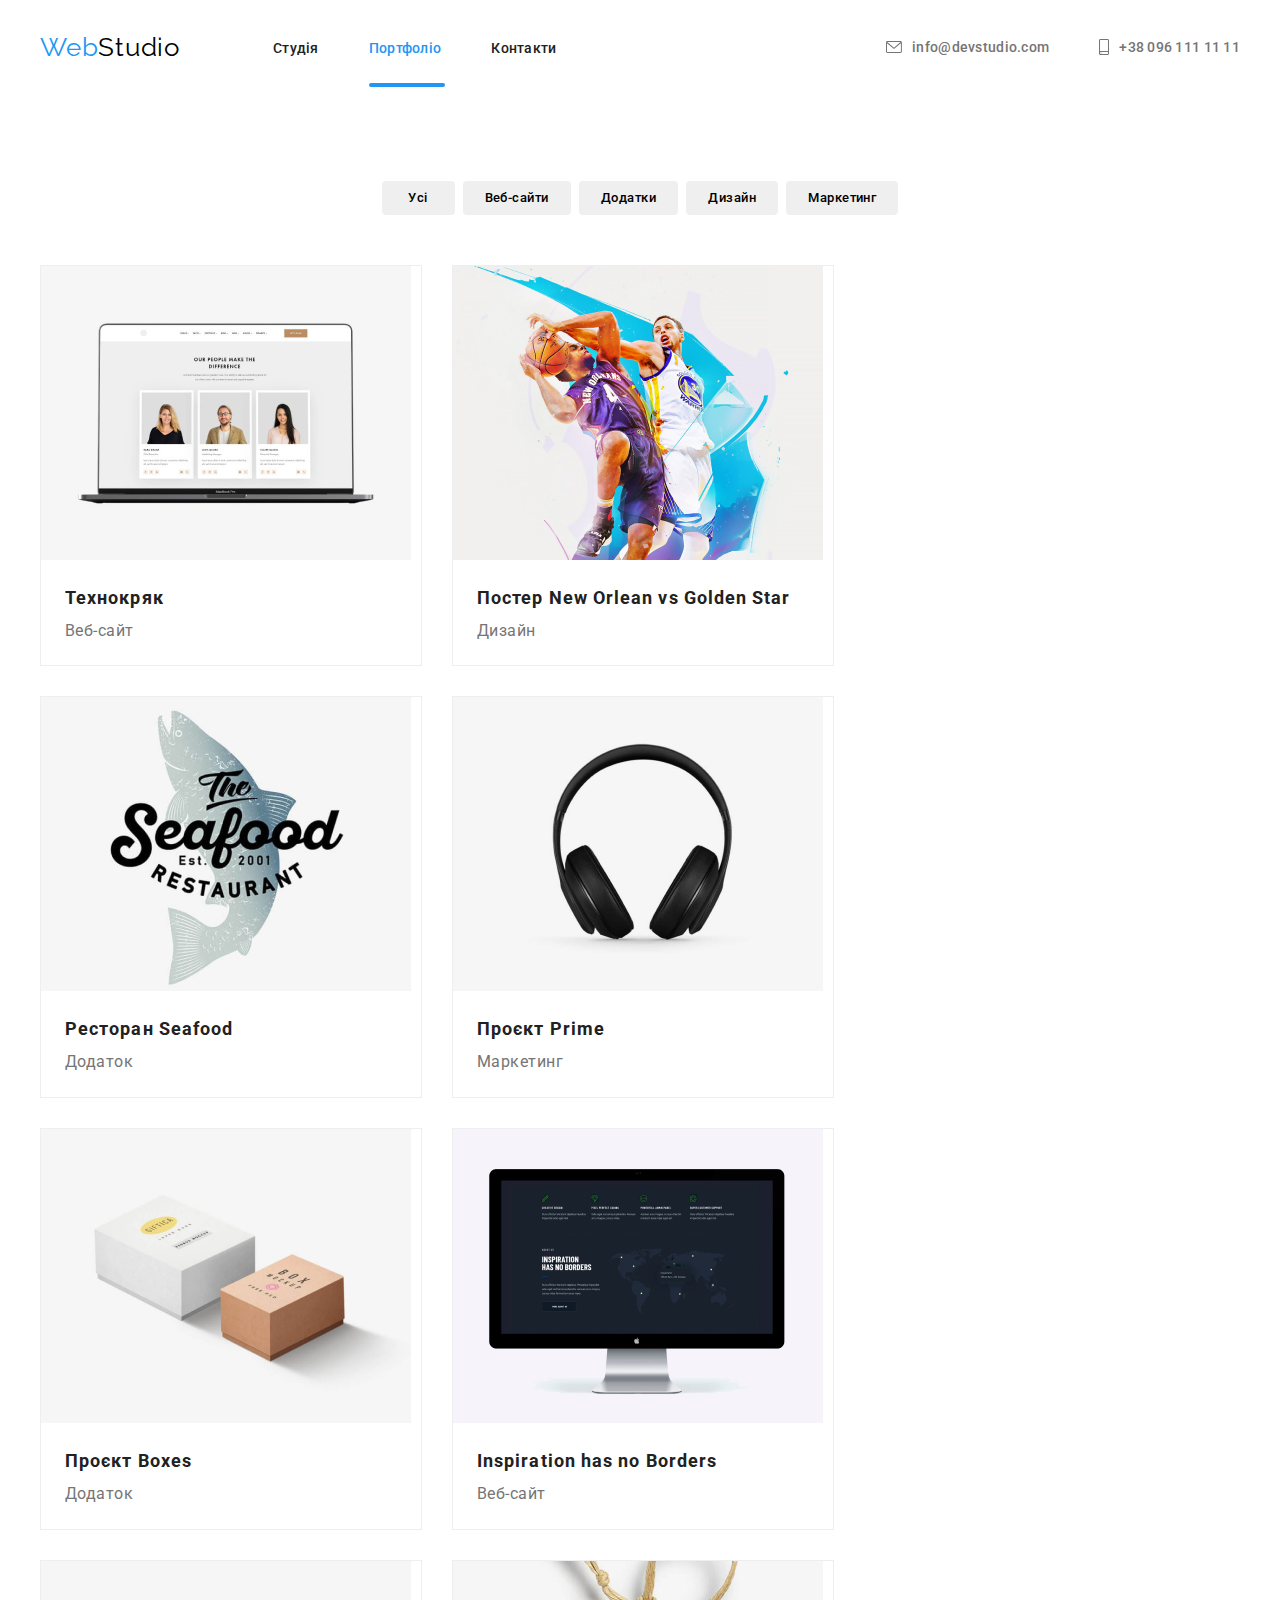
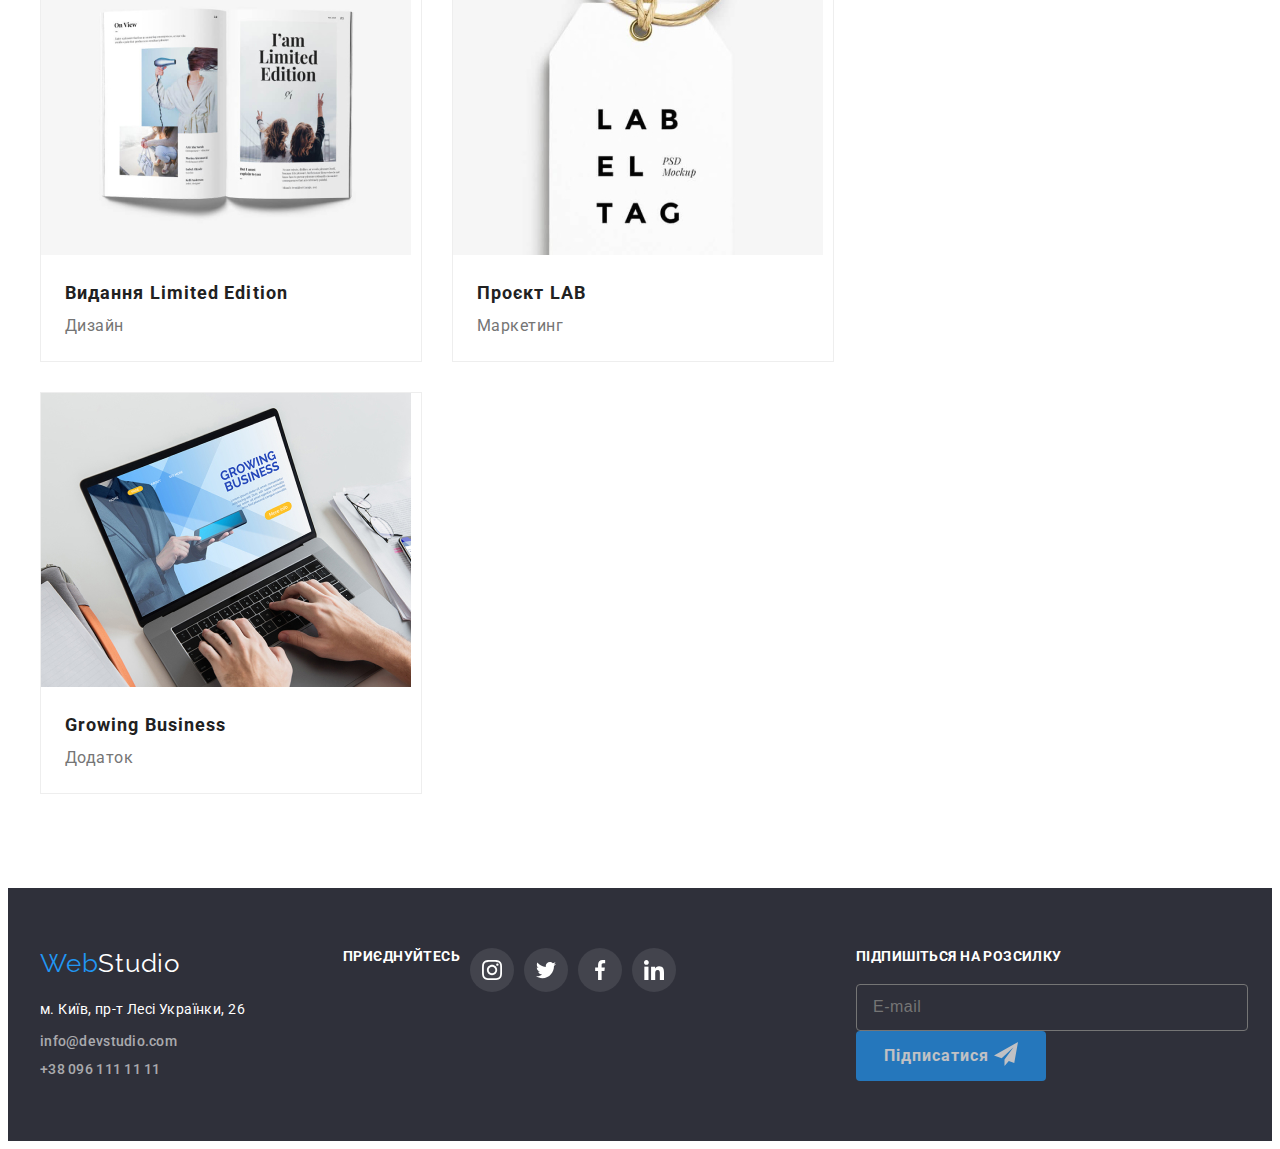
==== commit 15fa91d7: "edit" ====
--- a/portfolio.html
+++ b/portfolio.html
@@ -14,29 +14,29 @@
 </head>
 <body>
     <header class="header">
-        <div class="container">
-            <a href="index.html" class="link logo"><span class="logo-blue">Web</span>Studio</a>
+        <div class="container header__container">
+            <a href="index.html" class="link logo"><span class="logo__blue">Web</span>Studio</a>
         <nav class="nav">
-            <ul class="list nav-list">
-                <li class="nav-item"><a href="index.html" class="link nav-link">Студія</a></li>
-                <li class="nav-item"><a href="portfolio.html" class="link nav-link current">Портфоліо</a></li>
-                <li class="nav-item"><a href="" class="link nav-link">Контакти</a></li>
+            <ul class="list nav__list">
+                <li class="nav__item"><a href="index.html" class="link nav__link">Студія</a></li>
+                <li class="nav__item"><a href="portfolio.html" class="link nav__link nav__link--current">Портфоліо</a></li>
+                <li class="nav__item"><a href="" class="link nav__link">Контакти</a></li>
             </ul>
         </nav>
-        <ul class="list contact-list">
-            <li class="contact-item">
-            <address class="contact-address">
-                <a href="mailto:info@devstudio.com" class="link contact-link">
-                    <svg class="envelope" width="16" height="12">
+        <ul class="list contact__list">
+            <li class="contact__item">
+            <address class="contact__address">
+                <a href="mailto:info@devstudio.com" class="link contact__link">
+                    <svg class="contact__icon" width="16" height="12">
                         <use href="./images/svg/icons.svg#icon-envelope"></use>
                     </svg>
                     info@devstudio.com</a>
             </address>
             </li>
-            <li class="contact-item">
-            <address class="contact-address">
-                <a href="tel:+380961111111" class="link contact-link">
-                    <svg class="smartphone" width="10" height="16">
+            <li class="contact__item">
+            <address class="contact__address">
+                <a href="tel:+380961111111" class="link contact__link">
+                    <svg class="contact__icon" width="10" height="16">
                         <use href="./images/svg/icons.svg#icon-smartphone"></use>
                       </svg>
                     +38 096 111 11 11</a>
@@ -49,147 +49,147 @@
         <section class="portfolio">
             <div class="container">
                 <h2 class="visually-hidden">Portfolio</h2>
-                <ul class="list portfolio-filter-list">
-                    <li class="filter-list-item">
-                        <button type="button" class="filter-list-item-btn">Усі</button>
-                    </li>
-                    <li class="filter-list-item">
-                        <button type="button" class="filter-list-item-btn">Веб-сайти</button>
-                    </li>
-                    <li class="filter-list-item">
-                        <button type="button" class="filter-list-item-btn">Додатки</button>
-                    </li>
-                    <li class="filter-list-item">
-                        <button type="button" class="filter-list-item-btn">Дизайн</button>
-                    </li>
-                    <li class="filter-list-item">
-                        <button type="button" class="filter-list-item-btn">Маркетинг</button>
-                    </li>
-                </ul>
-                <ul class="list portfolio-catalog-list">
-                    <li class="portfolio-catalog-item">
-                        <a class="portfolio-catalog-item-tag">
-                            <div class="portfolio-catalog-cont-img">
-                                <img src="images/images_portolio/technoquack.jpg" alt="technoquack" class="catalog-item-img">
-                                <div class="project-overlay">
-                                    <p class="project-overlay-text">Ресурс пропонує комплексні пропозиції з різним рівнем функціоналу та сервісів. Все це дозволить відвідувачу отримати вичерпні відомості про компанію чи приватну особу.</p>
-                                </div>
-                            </div>
-                            <div class="catalog-item-text">
-                                <h3 class="catalog-item-title">Технокряк</h3>
-                                <p class="catalog-item-subtitle">Веб-сайт</p>
-                            </div>
-                        </a>
-                    </li>
-                    <li class="portfolio-catalog-item">
-                        <a class="portfolio-catalog-item-tag">
-                            <div class="portfolio-catalog-cont-img">
-                                <img src="images/images_portolio/basketball.jpg" alt="basketball" class="catalog-item-img">
-                                <div class="project-overlay">
-                                    <p class="project-overlay-text">Ресурс пропонує комплексні пропозиції з різним рівнем функціоналу та сервісів. Все це дозволить відвідувачу отримати вичерпні відомості про компанію чи приватну особу.</p>
-                                </div>
-                            </div>
-                            <div class="catalog-item-text">
-                                <h3 class="catalog-item-title">Постер New Orlean vs Golden Star</h3>
-                                <p class="catalog-item-subtitle">Дизайн</p>
-                            </div>
-                        </a>
-                    </li>
-                    <li class="portfolio-catalog-item">
-                        <a class="portfolio-catalog-item-tag">
-                            <div class="portfolio-catalog-cont-img">
-                                <img src="images/images_portolio/seafood.jpg" alt="seafood" class="catalog-item-img">
-                                <div class="project-overlay">
-                                    <p class="project-overlay-text">Ресурс пропонує комплексні пропозиції з різним рівнем функціоналу та сервісів. Все це дозволить відвідувачу отримати вичерпні відомості про компанію чи приватну особу.</p>
-                                </div>
-                            </div>
-                            <div class="catalog-item-text">
-                                <h3 class="catalog-item-title">Ресторан Seafood</h3>
-                                <p class="catalog-item-subtitle">Додаток</p>
-                            </div>
-                        </a>
-                    </li>
-                    <li class="portfolio-catalog-item">
-                        <a class="portfolio-catalog-item-tag">
-                            <div class="portfolio-catalog-cont-img">
-                                <img src="images/images_portolio/headphone.jpg" alt="headphone" class="catalog-item-img">
-                                <div class="project-overlay">
-                                    <p class="project-overlay-text">Ресурс пропонує комплексні пропозиції з різним рівнем функціоналу та сервісів. Все це дозволить відвідувачу отримати вичерпні відомості про компанію чи приватну особу.</p>
-                                </div>
-                            </div>
-                            <div class="catalog-item-text">
-                                <h3 class="catalog-item-title">Проєкт Prime</h3>
-                                <p class="catalog-item-subtitle">Маркетинг</p>
-                            </div>
-                        </a>
-                    </li>
-                    <li class="portfolio-catalog-item">
-                        <a class="portfolio-catalog-item-tag">
-                            <div class="portfolio-catalog-cont-img">
-                                <img src="images/images_portolio/box.jpg" alt="box" class="catalog-item-img">
-                                <div class="project-overlay">
-                                    <p class="project-overlay-text">Ресурс пропонує комплексні пропозиції з різним рівнем функціоналу та сервісів. Все це дозволить відвідувачу отримати вичерпні відомості про компанію чи приватну особу.</p>
-                                </div>
-                            </div>
-                            <div class="catalog-item-text">
-                                <h3 class="catalog-item-title">Проєкт Boxes</h3>
-                                <p class="catalog-item-subtitle">Додаток</p>
+                <ul class="list portfolio__filter__list">
+                    <li class="filter__list__item">
+                        <button type="button" class="filter__list__item__btn">Усі</button>
+                    </li>
+                    <li class="filter__list__item">
+                        <button type="button" class="filter__list__item__btn">Веб-сайти</button>
+                    </li>
+                    <li class="filter__list__item">
+                        <button type="button" class="filter__list__item__btn">Додатки</button>
+                    </li>
+                    <li class="filter__list__item">
+                        <button type="button" class="filter__list__item__btn">Дизайн</button>
+                    </li>
+                    <li class="filter__list__item">
+                        <button type="button" class="filter__list__item__btn">Маркетинг</button>
+                    </li>
+                </ul>
+                <ul class="list portfolio__catalog__list">
+                    <li class="portfolio__catalog__item">
+                        <a class="portfolio__catalog__item__tag">
+                            <div class="portfolio__catalog__cont__img">
+                                <img src="images/images_portolio/technoquack.jpg" alt="technoquack" class="catalog__item__img">
+                                <div class="project__overlay">
+                                    <p class="project__overlay__text">Ресурс пропонує комплексні пропозиції з різним рівнем функціоналу та сервісів. Все це дозволить відвідувачу отримати вичерпні відомості про компанію чи приватну особу.</p>
+                                </div>
+                            </div>
+                            <div class="catalog__item__text">
+                                <h3 class="catalog__item__title">Технокряк</h3>
+                                <p class="catalog__item__subtitle">Веб-сайт</p>
+                            </div>
+                        </a>
+                    </li>
+                    <li class="portfolio__catalog__item">
+                        <a class="portfolio__catalog__item__tag">
+                            <div class="portfolio__catalog__cont__img">
+                                <img src="images/images_portolio/basketball.jpg" alt="basketball" class="catalog__item__img">
+                                <div class="project__overlay">
+                                    <p class="project__overlay__text">Ресурс пропонує комплексні пропозиції з різним рівнем функціоналу та сервісів. Все це дозволить відвідувачу отримати вичерпні відомості про компанію чи приватну особу.</p>
+                                </div>
+                            </div>
+                            <div class="catalog__item__text">
+                                <h3 class="catalog__item__title">Постер New Orlean vs Golden Star</h3>
+                                <p class="catalog__item__subtitle">Дизайн</p>
+                            </div>
+                        </a>
+                    </li>
+                    <li class="portfolio__catalog__item">
+                        <a class="portfolio__catalog__item__tag">
+                            <div class="portfolio__catalog__cont__img">
+                                <img src="images/images_portolio/seafood.jpg" alt="seafood" class="catalog__item__img">
+                                <div class="project__overlay">
+                                    <p class="project__overlay__text">Ресурс пропонує комплексні пропозиції з різним рівнем функціоналу та сервісів. Все це дозволить відвідувачу отримати вичерпні відомості про компанію чи приватну особу.</p>
+                                </div>
+                            </div>
+                            <div class="catalog__item__text">
+                                <h3 class="catalog__item__title">Ресторан Seafood</h3>
+                                <p class="catalog__item__subtitle">Додаток</p>
+                            </div>
+                        </a>
+                    </li>
+                    <li class="portfolio__catalog__item">
+                        <a class="portfolio__catalog__item__tag">
+                            <div class="portfolio__catalog__cont__img">
+                                <img src="images/images_portolio/headphone.jpg" alt="headphone" class="catalog__item__img">
+                                <div class="project__overlay">
+                                    <p class="project__overlay__text">Ресурс пропонує комплексні пропозиції з різним рівнем функціоналу та сервісів. Все це дозволить відвідувачу отримати вичерпні відомості про компанію чи приватну особу.</p>
+                                </div>
+                            </div>
+                            <div class="catalog__item__text">
+                                <h3 class="catalog__item__title">Проєкт Prime</h3>
+                                <p class="catalog__item__subtitle">Маркетинг</p>
+                            </div>
+                        </a>
+                    </li>
+                    <li class="portfolio__catalog__item">
+                        <a class="portfolio__catalog__item__tag">
+                            <div class="portfolio__catalog__cont__img">
+                                <img src="images/images_portolio/box.jpg" alt="box" class="catalog__item__img">
+                                <div class="project__overlay">
+                                    <p class="project__overlay__text">Ресурс пропонує комплексні пропозиції з різним рівнем функціоналу та сервісів. Все це дозволить відвідувачу отримати вичерпні відомості про компанію чи приватну особу.</p>
+                                </div>
+                            </div>
+                            <div class="catalog__item__text">
+                                <h3 class="catalog__item__title">Проєкт Boxes</h3>
+                                <p class="catalog__item__subtitle">Додаток</p>
                             </div>
                         </a>      
                     </li>
-                    <li class="portfolio-catalog-item">
-                        <a class="portfolio-catalog-item-tag">
-                            <div class="portfolio-catalog-cont-img">
-                                <img src="images/images_portolio/monitor.jpg" alt="monitor" class="catalog-item-img">
-                                <div class="project-overlay">
-                                    <p class="project-overlay-text">Ресурс пропонує комплексні пропозиції з різним рівнем функціоналу та сервісів. Все це дозволить відвідувачу отримати вичерпні відомості про компанію чи приватну особу.</p>
-                                </div>
-                            </div>
-                            <div class="catalog-item-text">
-                                <h3 class="catalog-item-title">Inspiration has no Borders</h3>
-                                <p class="catalog-item-subtitle">Веб-сайт</p>
-                            </div>
-                        </a>
-                    </li>
-                    <li class="portfolio-catalog-item">
-                        <a class="portfolio-catalog-item-tag">
-                            <div class="portfolio-catalog-cont-img">
-                                <img src="images/images_portolio/magazine.jpg" alt="magazine" class="catalog-item-img">
-                                <div class="project-overlay">
-                                    <p class="project-overlay-text">Ресурс пропонує комплексні пропозиції з різним рівнем функціоналу та сервісів. Все це дозволить відвідувачу отримати вичерпні відомості про компанію чи приватну особу.</p>
-                                </div>
-                            </div>
-                            <div class="catalog-item-text">
-                                <h3 class="catalog-item-title">Видання Limited Edition</h3>
-                                <p class="catalog-item-subtitle">Дизайн</p>
-                            </div>
-                        </a>
-                    </li>
-                    <li class="portfolio-catalog-item">
-                        <a class="portfolio-catalog-item-tag">
-                            <div class="portfolio-catalog-cont-img">
-                                <img src="images/images_portolio/tag.jpg" alt="tag" class="catalog-item-img">
-                                <div class="project-overlay">
-                                    <p class="project-overlay-text">Ресурс пропонує комплексні пропозиції з різним рівнем функціоналу та сервісів. Все це дозволить відвідувачу отримати вичерпні відомості про компанію чи приватну особу.</p>
-                                </div>
-                            </div>
-                            <div class="catalog-item-text">
-                                <h3 class="catalog-item-title">Проєкт LAB</h3>
-                                <p class="catalog-item-subtitle">Маркетинг</p>
-                            </div>
-                        </a>
-                    </li>
-                    <li class="portfolio-catalog-item">
-                        <a class="portfolio-catalog-item-tag">
-                            <div class="portfolio-catalog-cont-img">
-                                <img src="images/images_portolio/macbook.jpg" alt="macbook" class="catalog-item-img">
-                                <div class="project-overlay">
-                                    <p class="project-overlay-text">Ресурс пропонує комплексні пропозиції з різним рівнем функціоналу та сервісів. Все це дозволить відвідувачу отримати вичерпні відомості про компанію чи приватну особу.</p>
-                                </div>
-                            </div>
-                            <div class="catalog-item-text">
-                                <h3 class="catalog-item-title">Growing Business</h3>
-                                <p class="catalog-item-subtitle">Додаток</p>
+                    <li class="portfolio__catalog__item">
+                        <a class="portfolio__catalog__item__tag">
+                            <div class="portfolio__catalog__cont__img">
+                                <img src="images/images_portolio/monitor.jpg" alt="monitor" class="catalog__item__img">
+                                <div class="project__overlay">
+                                    <p class="project__overlay__text">Ресурс пропонує комплексні пропозиції з різним рівнем функціоналу та сервісів. Все це дозволить відвідувачу отримати вичерпні відомості про компанію чи приватну особу.</p>
+                                </div>
+                            </div>
+                            <div class="catalog__item__text">
+                                <h3 class="catalog__item__title">Inspiration has no Borders</h3>
+                                <p class="catalog__item__subtitle">Веб-сайт</p>
+                            </div>
+                        </a>
+                    </li>
+                    <li class="portfolio__catalog__item">
+                        <a class="portfolio__catalog__item__tag">
+                            <div class="portfolio__catalog__cont__img">
+                                <img src="images/images_portolio/magazine.jpg" alt="magazine" class="catalog__item__img">
+                                <div class="project__overlay">
+                                    <p class="project__overlay__text">Ресурс пропонує комплексні пропозиції з різним рівнем функціоналу та сервісів. Все це дозволить відвідувачу отримати вичерпні відомості про компанію чи приватну особу.</p>
+                                </div>
+                            </div>
+                            <div class="catalog__item__text">
+                                <h3 class="catalog__item__title">Видання Limited Edition</h3>
+                                <p class="catalog__item__subtitle">Дизайн</p>
+                            </div>
+                        </a>
+                    </li>
+                    <li class="portfolio__catalog__item">
+                        <a class="portfolio__catalog__item__tag">
+                            <div class="portfolio__catalog__cont__img">
+                                <img src="images/images_portolio/tag.jpg" alt="tag" class="catalog__item__img">
+                                <div class="project__overlay">
+                                    <p class="project__overlay__text">Ресурс пропонує комплексні пропозиції з різним рівнем функціоналу та сервісів. Все це дозволить відвідувачу отримати вичерпні відомості про компанію чи приватну особу.</p>
+                                </div>
+                            </div>
+                            <div class="catalog__item__text">
+                                <h3 class="catalog__item__title">Проєкт LAB</h3>
+                                <p class="catalog__item__subtitle">Маркетинг</p>
+                            </div>
+                        </a>
+                    </li>
+                    <li class="portfolio__catalog__item">
+                        <a class="portfolio__catalog__item__tag">
+                            <div class="portfolio__catalog__cont__img">
+                                <img src="images/images_portolio/macbook.jpg" alt="macbook" class="catalog__item__img">
+                                <div class="project__overlay">
+                                    <p class="project__overlay__text">Ресурс пропонує комплексні пропозиції з різним рівнем функціоналу та сервісів. Все це дозволить відвідувачу отримати вичерпні відомості про компанію чи приватну особу.</p>
+                                </div>
+                            </div>
+                            <div class="catalog__item__text">
+                                <h3 class="catalog__item__title">Growing Business</h3>
+                                <p class="catalog__item__subtitle">Додаток</p>
                             </div>
                         </a>
                     </li>
@@ -198,62 +198,62 @@
         </section>
     </main>
     <footer class="footer">
-        <div class="container">
-            <div class="footer-container-link">
-                <a href="index.html" class="link logo footer-logo"><span class="logo-blue">Web</span>Studio</a>
-                <ul class="list footer-list">
-                    <li class="footer-item">
-                        <address class="footer-address">
-                        <a href="https://goo.gl/maps/T1BCA7bQCmWcwh7T8" target="_blank" class="link footer-address-link-map">м. Київ, пр-т Лесі Українки, 26</a>
+        <div class="container footer__container">
+            <div class="footer-wrapper-links">
+                <a href="index.html" class="link logo footer__logo"><span class="logo__blue">Web</span>Studio</a>
+                <ul class="list footer-wrapper-links__list">
+                    <li class="footer-wrapper-links__item">
+                        <address class="footer__address">
+                        <a href="https://goo.gl/maps/T1BCA7bQCmWcwh7T8" target="_blank" class="link footer__address__link__map">м. Київ, пр-т Лесі Українки, 26</a>
                         </address>
                     </li>
-                    <li class="footer-item">
-                        <address class="footer-address">
-                        <a href="mailto:info@devstudio.com" class="link footer-address-link">info@devstudio.com</a>
+                    <li class="footer-wrapper-links__item">
+                        <address class="footer__address">
+                        <a href="mailto:info@devstudio.com" class="link footer__address__link">info@devstudio.com</a>
                         </address>
                     </li>
-                    <li class="footer-item">
-                        <address class="footer-address">
-                        <a href="tel:+380961111111" class="link footer-address-link">+38 096 111 11 11</a>
+                    <li class="footer-wrapper-links__item">
+                        <address class="footer__address">
+                        <a href="tel:+380961111111" class="link footer__address__link">+38 096 111 11 11</a>
                         </address>
                     </li>
                 </ul>
             </div>
-            <div class="footer-container-soc">
-                <h3 class="footer-soc-list-title">ПРИЄДНУЙТЕСЬ</h3>
-                <ul class="list footer-soc-list">
-                    <li class="footer-soc-item">
-                        <a class="footer-soc-item-link" href="">
-                        <svg class="footer-soc-item-svg" width="20" height="20">
+            <div class="footer-soc-links">
+                <h3 class="footer-soc-links__title">ПРИЄДНУЙТЕСЬ</h3>
+                <ul class="list footer-soc-links">
+                    <li class="footer-soc-links__item">
+                        <a class="footer-soc-links__link" href="">
+                        <svg class="footer-soc-links__svg" width="20" height="20">
                             <use href="./images/svg/icons.svg#icon-inst"></use>
                         </svg></a>
                     </li>
-                    <li class="footer-soc-item">
-                        <a class="footer-soc-item-link" href="">
-                        <svg class="footer-soc-item-svg" width="20" height="20">
+                    <li class="footer-soc-links__item">
+                        <a class="footer-soc-links__link" href="">
+                        <svg class="footer-soc-links__svg" width="20" height="20">
                             <use href="./images/svg/icons.svg#icon-twitter"></use>
                         </svg></a>
                     </li>
-                    <li class="footer-soc-item">
-                        <a class="footer-soc-item-link" href="">
-                        <svg class="footer-soc-item-svg" width="20" height="20">
+                    <li class="footer-soc-links__item">
+                        <a class="footer-soc-links__link" href="">
+                        <svg class="footer-soc-links__svg" width="20" height="20">
                             <use href="./images/svg/icons.svg#icon-fb"></use>
                         </svg></a>
                     </li>
-                    <li class="footer-soc-item">
-                        <a class="footer-soc-item-link" href="">
-                        <svg class="footer-soc-item-svg" width="20" height="20">
+                    <li class="footer-soc-links__item">
+                        <a class="footer-soc-links__link" href="">
+                        <svg class="footer-soc-links__svg" width="20" height="20">
                             <use href="./images/svg/icons.svg#icon-ln"></use>
                         </svg></a>
                     </li>
                 </ul>
             </div>
-            <div class="footer-container-input">
-                <h3 class="footer-mail-input-title">ПІДПИШІТЬСЯ НА РОЗСИЛКУ</h3>
-                <form class="footer-mail-input-form">
-                    <input class="footer-mail-input" placeholder="E-mail">
-                    <button class="footer-mail-input-btn">Підписатися
-                        <svg class="footer-mail-input-btn-icon" width="24" height="24">
+            <div class="footer-form__container">
+                <h3 class="footer-form__title">ПІДПИШІТЬСЯ НА РОЗСИЛКУ</h3>
+                <form class="footer-form">
+                    <input class="footer-form__input" placeholder="E-mail">
+                    <button class="btn footer__btn">Підписатися
+                        <svg class="footer__btn__icon" width="24" height="24">
                             <use href="./images/svg/icons.svg#icon-send"></use>
                         </svg>
                     </button>
--- a/css/main.min.css
+++ b/css/main.min.css
@@ -1 +1 @@
-:root{--accent-color: #2196f3;--main-color: #212121;--add-color: #757575;--add-black: #2f303a;--bg-ligth-gray: #f5f4fa}body{font-family:Roboto}h1,h2,h3,h4,p{margin-top:0;margin-bottom:0}ul{margin-top:0;margin-bottom:0;padding-left:0}img{display:block;max-width:100%;height:auto}.list{list-style:none;padding:0}.link{text-decoration:none}.visually-hidden{position:absolute;width:1px;height:1px;margin:-1px;border:0;padding:0;white-space:nowrap;-webkit-clip-path:inset(100%);clip-path:inset(100%);clip:rect(0 0 0 0);overflow:hidden}.container{width:1200px;margin:0 auto;padding:0 15px}.header{padding-top:24px;padding-bottom:25px}address{font-style:normal}.header>.container{display:-webkit-box;display:-ms-flexbox;display:flex;-webkit-box-align:center;-ms-flex-align:center;align-items:center}.nav-list{display:-webkit-box;display:-ms-flexbox;display:flex;gap:50px}.nav-link{color:var(--main-color);font-size:14px;font-weight:500;letter-spacing:.28px;display:inline;padding:31px 0;position:relative;-webkit-transition:color 250ms cubic-bezier(0.4, 0, 0.2, 1);transition:color 250ms cubic-bezier(0.4, 0, 0.2, 1)}.current{color:var(--accent-color)}.current::after{content:"";display:block;width:105%;height:4px;background-color:var(--accent-color);position:absolute;bottom:0;border-radius:5px;-webkit-transition:-webkit-transform 250ms cubic-bezier(0.4, 0, 0.2, 1);transition:-webkit-transform 250ms cubic-bezier(0.4, 0, 0.2, 1);transition:transform 250ms cubic-bezier(0.4, 0, 0.2, 1);transition:transform 250ms cubic-bezier(0.4, 0, 0.2, 1), -webkit-transform 250ms cubic-bezier(0.4, 0, 0.2, 1)}.current:hover::after{-webkit-transform:scale(1.2);-ms-transform:scale(1.2);transform:scale(1.2)}.nav-link:hover,.nav-link:focus{color:var(--accent-color)}.contact-list{display:-webkit-box;display:-ms-flexbox;display:flex;gap:50px;margin-left:auto}.contact-link{display:-webkit-box;display:-ms-flexbox;display:flex;-webkit-box-align:center;-ms-flex-align:center;align-items:center;gap:10px;color:var(--add-color);font-size:14px;font-weight:500;letter-spacing:.28px;-webkit-transition:color 250ms cubic-bezier(0.4, 0, 0.2, 1);transition:color 250ms cubic-bezier(0.4, 0, 0.2, 1)}.envelope{fill:var(--add-color);-webkit-transition:fill 250ms cubic-bezier(0.4, 0, 0.2, 1);transition:fill 250ms cubic-bezier(0.4, 0, 0.2, 1)}.contact-link:hover .envelope,.contact-link:focus .envelope{fill:var(--accent-color)}.smartphone{fill:var(--add-color);-webkit-transition:fill 250ms cubic-bezier(0.4, 0, 0.2, 1);transition:fill 250ms cubic-bezier(0.4, 0, 0.2, 1)}.contact-link:hover,.contact-link:focus{color:var(--accent-color)}.contact-link:hover .smartphone,.contact-link:focus .smartphone{fill:var(--accent-color)}.hero{background-image:-webkit-gradient(linear, left top, left bottom, from(rgba(47, 48, 58, 0.4)), to(rgba(47, 48, 58, 0.4))),url("../images/hero_bg.png");background-image:linear-gradient(rgba(47, 48, 58, 0.4), rgba(47, 48, 58, 0.4)),url("../images/hero_bg.png");background-repeat:no-repeat;background-position:center;padding-top:200px;padding-bottom:200px}.hero-title{color:#fff;text-align:center;font-size:44px;font-weight:900;line-height:1.36;letter-spacing:2.64px;text-transform:uppercase;padding-bottom:30px}.hero-btn{width:216px;height:50px;background:var(--accent-color);color:#fff;font-size:16px;font-weight:700;line-height:1.87;letter-spacing:.96px;border-radius:4px;border:none;font-family:inherit;cursor:pointer;margin-left:477px;-webkit-transition:opacity 250ms cubic-bezier(0.4, 0, 0.2, 1),-webkit-transform 250ms cubic-bezier(0.4, 0, 0.2, 1);transition:opacity 250ms cubic-bezier(0.4, 0, 0.2, 1),-webkit-transform 250ms cubic-bezier(0.4, 0, 0.2, 1);transition:transform 250ms cubic-bezier(0.4, 0, 0.2, 1),opacity 250ms cubic-bezier(0.4, 0, 0.2, 1);transition:transform 250ms cubic-bezier(0.4, 0, 0.2, 1),opacity 250ms cubic-bezier(0.4, 0, 0.2, 1),-webkit-transform 250ms cubic-bezier(0.4, 0, 0.2, 1);opacity:.7}.hero-btn:hover,.hero-btn:focus{cursor:pointer;opacity:1}.hero-btn:active{-webkit-transform:scale(0.9);-ms-transform:scale(0.9);transform:scale(0.9)}.advantage{padding-top:94px;padding-bottom:94px}.advantage-list{display:-webkit-box;display:-ms-flexbox;display:flex;gap:30px}.advantage-item{-ms-flex-preferred-size:calc((100% - 90px)/3);flex-basis:calc((100% - 90px)/3)}.advantage-item::before{content:"";display:block;height:120px;border:none;background-image:url("../images/SVG/antenna.svg");background-repeat:no-repeat;background-position:center;background-size:70px 70px;border-radius:4px;background-color:#f5f4fa;margin-bottom:30px}.advantage-item:nth-child(2)::before{background-image:url("../images/SVG/clock.svg")}.advantage-item:nth-child(3)::before{background-image:url("../images/SVG/diagram.svg")}.advantage-item:nth-child(4)::before{background-image:url("../images/SVG/astronaut.svg")}.advantage-item-title{color:var(--main-color);font-size:14px;letter-spacing:.42px;margin-bottom:10px}.advantage-item-text{color:var(--add-color);font-size:14px;line-height:1.71;letter-spacing:.42px}.work{padding-bottom:94px}.work-title{color:var(--main-color);text-align:center;font-size:36px;letter-spacing:1.08px;margin-bottom:50px}.work-list{display:-webkit-box;display:-ms-flexbox;display:flex;gap:30px}.work-item{position:relative}.work-item-title{color:#fff;text-align:center;font-size:14px;line-height:normal;letter-spacing:.42px;text-transform:uppercase;position:absolute;padding-top:27px;padding-bottom:27px;width:370px;bottom:0;background:rgba(47,48,58,.8)}.team{background-color:#f5f4fa;padding-top:94px;padding-bottom:94px}.team-title{color:var(--main-color);text-align:center;font-size:36px;letter-spacing:1.08px;margin-bottom:50px}.team-list{display:-webkit-box;display:-ms-flexbox;display:flex;gap:30px}.team-item{background-color:#fff;border-radius:4px;-webkit-box-shadow:0px 2px 1px 0px rgba(0,0,0,.2),0px 1px 1px 0px rgba(0,0,0,.14),0px 1px 3px 0px rgba(0,0,0,.12);box-shadow:0px 2px 1px 0px rgba(0,0,0,.2),0px 1px 1px 0px rgba(0,0,0,.14),0px 1px 3px 0px rgba(0,0,0,.12)}.team-img{width:270px;height:260px}.team-list-name{color:var(--main-color);text-align:center;font-size:16px;font-weight:500;letter-spacing:.48px;margin-top:30px;margin-bottom:10px}.team-list-profession{color:var(--add-color);text-align:center;letter-spacing:.48px}.team-item-list{display:-webkit-box;display:-ms-flexbox;display:flex;padding:16px 32px 30px;gap:10px}.team-item-list-item-link{border-radius:50%;padding:12px;width:44px;height:44px;display:-webkit-box;display:-ms-flexbox;display:flex;-webkit-box-align:center;-ms-flex-align:center;align-items:center;-webkit-box-pack:center;-ms-flex-pack:center;justify-content:center;-webkit-transition:background-color 250ms cubic-bezier(0.4, 0, 0.2, 1);transition:background-color 250ms cubic-bezier(0.4, 0, 0.2, 1)}.team-item-list-item-link:hover,.team-item-list-item-link:focus{background-color:var(--accent-color);cursor:pointer}.team-item-list-item-link:hover .soc-link-svg,.team-item-list-item-link:focus .soc-link-svg{fill:#fff}.soc-link-svg{fill:#afb1b8;-webkit-transition:fill 250ms cubic-bezier(0.4, 0, 0.2, 1);transition:fill 250ms cubic-bezier(0.4, 0, 0.2, 1)}.clients{padding-top:94px;padding-bottom:94px}.clients-title{color:var(--main-color);text-align:center;font-size:36px;letter-spacing:1.08px}.clients-list{display:-webkit-box;display:-ms-flexbox;display:flex;margin-top:50px;gap:30px}.clients-list-item{width:170px;height:92px;padding:16px 32px;position:relative}.clients-list-item-link{fill:#afb1b8;height:inherit;width:inherit;position:absolute;bottom:0;right:0;display:-webkit-box;display:-ms-flexbox;display:flex;-webkit-box-align:center;-ms-flex-align:center;align-items:center;-webkit-box-pack:center;-ms-flex-pack:center;justify-content:center;border:#afb1b8 1px solid;border-radius:4px;-webkit-transition:fill 250ms cubic-bezier(0.4, 0, 0.2, 1),border 250ms cubic-bezier(0.4, 0, 0.2, 1);transition:fill 250ms cubic-bezier(0.4, 0, 0.2, 1),border 250ms cubic-bezier(0.4, 0, 0.2, 1)}.clients-list-item-link:hover{fill:var(--accent-color);border-color:var(--accent-color);cursor:pointer}.footer{background-color:var(--add-black);padding-top:60px;padding-bottom:60px}.footer-address-link-map{color:#fff;font-size:14px;line-height:1.71;letter-spacing:.42px;-webkit-transition:color 250ms cubic-bezier(0.4, 0, 0.2, 1);transition:color 250ms cubic-bezier(0.4, 0, 0.2, 1)}.footer-address-link-map:hover,.footer-address-link-map:focus{color:var(--accent-color)}.footer-address-link{color:rgba(255,255,255,.6);font-size:14px;font-weight:500;letter-spacing:.28px;-webkit-transition:color 250ms cubic-bezier(0.4, 0, 0.2, 1);transition:color 250ms cubic-bezier(0.4, 0, 0.2, 1)}.footer-address-link:hover,.footer-address-link:focus{color:var(--accent-color)}.footer-item:not(:last-child){margin-bottom:9px}.footer>.container{display:-webkit-box;display:-ms-flexbox;display:flex}.footer-container-link{margin-right:70px}.footer-container-soc{margin-right:90px}.footer-soc-list-title{color:#fff;font-size:14px;letter-spacing:.42px;margin-bottom:20px}.footer-soc-list{display:-webkit-box;display:-ms-flexbox;display:flex;gap:10px}.footer-soc-item-link{display:-webkit-box;display:-ms-flexbox;display:flex;-webkit-box-align:center;-ms-flex-align:center;align-items:center;-webkit-box-pack:center;-ms-flex-pack:center;justify-content:center;width:44px;height:44px;border-radius:50%;background-color:#43444d;-webkit-transition:background-color 250ms cubic-bezier(0.4, 0, 0.2, 1);transition:background-color 250ms cubic-bezier(0.4, 0, 0.2, 1)}.footer-soc-item-svg{fill:#fff}.footer-soc-item-link:hover,.footer-soc-item-link:focus{background-color:var(--accent-color)}.footer-mail-input-title{color:#fff;font-size:14px;letter-spacing:.42px;margin-bottom:20px}.footer-mail-input{width:358px;padding:15px 16px;border-radius:4px;border:1px solid var(--add-color);background-color:var(--add-black);margin-right:12px;outline:none;-webkit-transition:border 250ms cubic-bezier(0.4, 0, 0.2, 1);transition:border 250ms cubic-bezier(0.4, 0, 0.2, 1)}.footer-mail-input::-webkit-input-placeholder{color:var(--add-color);font-size:16px;font-weight:400;line-height:20px;letter-spacing:.48px}.footer-mail-input::-moz-placeholder{color:var(--add-color);font-size:16px;font-weight:400;line-height:20px;letter-spacing:.48px}.footer-mail-input:-ms-input-placeholder{color:var(--add-color);font-size:16px;font-weight:400;line-height:20px;letter-spacing:.48px}.footer-mail-input::-ms-input-placeholder{color:var(--add-color);font-size:16px;font-weight:400;line-height:20px;letter-spacing:.48px}.footer-mail-input::placeholder{color:var(--add-color);font-size:16px;font-weight:400;line-height:20px;letter-spacing:.48px}.footer-mail-input:focus,.footer-mail-input:hover{border-color:var(--accent-color)}.footer-mail-input-btn{background-color:var(--accent-color);border:none;border-radius:4px;color:#fff;text-align:center;font-weight:700;line-height:30px;letter-spacing:.96px;padding:10px 28px;-webkit-transition:opacity 250ms cubic-bezier(0.4, 0, 0.2, 1),-webkit-transform 250ms cubic-bezier(0.4, 0, 0.2, 1);transition:opacity 250ms cubic-bezier(0.4, 0, 0.2, 1),-webkit-transform 250ms cubic-bezier(0.4, 0, 0.2, 1);transition:transform 250ms cubic-bezier(0.4, 0, 0.2, 1),opacity 250ms cubic-bezier(0.4, 0, 0.2, 1);transition:transform 250ms cubic-bezier(0.4, 0, 0.2, 1),opacity 250ms cubic-bezier(0.4, 0, 0.2, 1),-webkit-transform 250ms cubic-bezier(0.4, 0, 0.2, 1);opacity:.7}.footer-mail-input-btn:hover,.footer-mail-input-btn:focus{cursor:pointer;opacity:1}.footer-mail-input-btn:active{-webkit-transform:scale(0.9);-ms-transform:scale(0.9);transform:scale(0.9)}.footer-mail-input-btn-icon{fill:#fff;margin-bottom:-5px}.backdrop{position:fixed;top:0;left:0;width:100%;height:100%;background-color:rgba(0,0,0,.2);opacity:1;-webkit-transition:opacity 500ms linear;transition:opacity 500ms linear}.backdrop.is-hidden{opacity:0;pointer-events:none}.no-scroll{overflow:hidden}.modal-hero{position:absolute;top:50%;left:50%;min-width:530px;min-height:580px;padding:40px;background-color:#fff;border-radius:4px;-webkit-transform:translate(-50%, -50%);-ms-transform:translate(-50%, -50%);transform:translate(-50%, -50%);-webkit-box-shadow:0px 2px 1px 0px rgba(0,0,0,.2),0px 1px 1px 0px rgba(0,0,0,.14),0px 1px 3px 0px rgba(0,0,0,.12);box-shadow:0px 2px 1px 0px rgba(0,0,0,.2),0px 1px 1px 0px rgba(0,0,0,.14),0px 1px 3px 0px rgba(0,0,0,.12);-webkit-transition:-webkit-transform 500ms linear;transition:-webkit-transform 500ms linear;transition:transform 500ms linear;transition:transform 500ms linear, -webkit-transform 500ms linear}.backdrop.is-hidden .modal-hero{-webkit-transform:translate(-50%, -50%) scale(0.5);-ms-transform:translate(-50%, -50%) scale(0.5);transform:translate(-50%, -50%) scale(0.5)}.modal-hero-btn{border:1px solid rgba(0,0,0,.1);border-radius:50%;padding:6px;display:-webkit-box;display:-ms-flexbox;display:flex;-webkit-box-align:center;-ms-flex-align:center;align-items:center;-webkit-box-pack:center;-ms-flex-pack:center;justify-content:center;background:none;position:absolute;right:8px;top:8px;-webkit-transition:fill 250ms cubic-bezier(0.4, 0, 0.2, 1);transition:fill 250ms cubic-bezier(0.4, 0, 0.2, 1);cursor:pointer}.modal-hero-btn:focus,.modal-hero-btn:hover{fill:var(--accent-color)}.modal-hero-title{color:var(--main-color);text-align:center;font-size:20px;font-weight:700;line-height:normal;letter-spacing:.6px;margin-bottom:12px}.modal-hero-label{color:var(--add-color);font-size:12px;letter-spacing:.12px;position:relative;display:block;margin-bottom:10px}.modal-hero-label-input{margin-top:4px;padding:12px 42px;width:100%;border-radius:4px;border:1px solid rgba(33,33,33,.2);outline:none;-webkit-transition:border 250ms cubic-bezier(0.4, 0, 0.2, 1);transition:border 250ms cubic-bezier(0.4, 0, 0.2, 1)}.modal-hero-label-input:focus,.modal-hero-label-input:hover{border:1px solid #2196f3}.modal-hero-label:nth-child(4){margin-bottom:20px}.modal-hero-label-input:hover+.modal-hero-label-input-svg,.modal-hero-label-input:focus+.modal-hero-label-input-svg{fill:var(--accent-color)}.modal-hero-label-input-svg{position:absolute;bottom:11px;left:12px;-webkit-transition:fill 250ms cubic-bezier(0.4, 0, 0.2, 1);transition:fill 250ms cubic-bezier(0.4, 0, 0.2, 1)}.modal-hero-label-textarea{resize:none;padding:12px 16px;height:96px;margin-top:4px;width:100%;border-radius:4px;border:1px solid rgba(33,33,33,.2);outline:none;-webkit-transition:border 250ms cubic-bezier(0.4, 0, 0.2, 1);transition:border 250ms cubic-bezier(0.4, 0, 0.2, 1)}.modal-hero-label-textarea:focus,.modal-hero-label-textarea:hover{border:1px solid #2196f3}.modal-hero-label-textarea::-webkit-input-placeholder{color:var(--add-color);font-family:Roboto;font-size:12px;font-weight:400;letter-spacing:.12px}.modal-hero-label-textarea::-moz-placeholder{color:var(--add-color);font-family:Roboto;font-size:12px;font-weight:400;letter-spacing:.12px}.modal-hero-label-textarea:-ms-input-placeholder{color:var(--add-color);font-family:Roboto;font-size:12px;font-weight:400;letter-spacing:.12px}.modal-hero-label-textarea::-ms-input-placeholder{color:var(--add-color);font-family:Roboto;font-size:12px;font-weight:400;letter-spacing:.12px}.modal-hero-label-textarea::placeholder{color:var(--add-color);font-family:Roboto;font-size:12px;font-weight:400;letter-spacing:.12px}.label-check{display:-webkit-box;display:-ms-flexbox;display:flex;-webkit-box-pack:center;-ms-flex-pack:center;justify-content:center}.modal-hero-label-check{margin-right:7px}.modal-hero-label-agree{color:var(--add-color);font-size:14px;line-height:24px;letter-spacing:.42px}.modal-hero-label-link-agree{color:var(--accent-color);text-decoration-line:underline}.modal-hero-btn-submit{display:block;margin:0 auto;padding:10px 52px;color:#fff;font-weight:700;line-height:30px;letter-spacing:.96px;border:none;border-radius:4px;background:var(--accent-color);-webkit-box-shadow:0px 4px 4px 0px rgba(0,0,0,.15);box-shadow:0px 4px 4px 0px rgba(0,0,0,.15);cursor:pointer;-webkit-transition:opacity 250ms cubic-bezier(0.4, 0, 0.2, 1),-webkit-transform 250ms cubic-bezier(0.4, 0, 0.2, 1);transition:opacity 250ms cubic-bezier(0.4, 0, 0.2, 1),-webkit-transform 250ms cubic-bezier(0.4, 0, 0.2, 1);transition:opacity 250ms cubic-bezier(0.4, 0, 0.2, 1),transform 250ms cubic-bezier(0.4, 0, 0.2, 1);transition:opacity 250ms cubic-bezier(0.4, 0, 0.2, 1),transform 250ms cubic-bezier(0.4, 0, 0.2, 1),-webkit-transform 250ms cubic-bezier(0.4, 0, 0.2, 1);opacity:.7;margin-top:30px}.modal-hero-btn-submit:hover,.modal-hero-btn-submit:focus{opacity:1}.modal-hero-btn-submit:active{-webkit-transform:scale(0.9);-ms-transform:scale(0.9);transform:scale(0.9)}.portfolio{padding-top:94px;padding-bottom:94px}.portfolio-filter-list{display:-webkit-box;display:-ms-flexbox;display:flex;margin-bottom:50px;gap:8px;-webkit-box-pack:center;-ms-flex-pack:center;justify-content:center}.filter-list-item-btn{min-width:73px;padding:6px 22px;border-radius:4px;border:none;line-height:1.62;font-weight:500;letter-spacing:.48px;font-family:inherit;-webkit-transition:background-color 250ms cubic-bezier(0.4, 0, 0.2, 1),color 250ms cubic-bezier(0.4, 0, 0.2, 1),-webkit-box-shadow 250ms cubic-bezier(0.4, 0, 0.2, 1);transition:background-color 250ms cubic-bezier(0.4, 0, 0.2, 1),color 250ms cubic-bezier(0.4, 0, 0.2, 1),-webkit-box-shadow 250ms cubic-bezier(0.4, 0, 0.2, 1);transition:background-color 250ms cubic-bezier(0.4, 0, 0.2, 1),box-shadow 250ms cubic-bezier(0.4, 0, 0.2, 1),color 250ms cubic-bezier(0.4, 0, 0.2, 1);transition:background-color 250ms cubic-bezier(0.4, 0, 0.2, 1),box-shadow 250ms cubic-bezier(0.4, 0, 0.2, 1),color 250ms cubic-bezier(0.4, 0, 0.2, 1),-webkit-box-shadow 250ms cubic-bezier(0.4, 0, 0.2, 1)}.filter-list-item-btn:hover,.filter-list-item-btn:focus{background:var(--accent-color);color:#fff;cursor:pointer;-webkit-box-shadow:0px 2px 2px 0px rgba(0,0,0,.12),0px 1px 2px 0px rgba(0,0,0,.08),0px 3px 1px 0px rgba(0,0,0,.1);box-shadow:0px 2px 2px 0px rgba(0,0,0,.12),0px 1px 2px 0px rgba(0,0,0,.08),0px 3px 1px 0px rgba(0,0,0,.1)}.portfolio-catalog-list{display:-webkit-box;display:-ms-flexbox;display:flex;-ms-flex-wrap:wrap;flex-wrap:wrap;gap:30px}.portfolio-catalog-item{-ms-flex-preferred-size:calc((100% - 60px)/3);flex-basis:calc((100% - 60px)/3);border:1px solid #eee}.portfolio-catalog-cont-img{position:relative;overflow:hidden}.portfolio-catalog-cont-img:hover .project-overlay{-webkit-transform:translateY(0);-ms-transform:translateY(0);transform:translateY(0)}.project-overlay{position:absolute;top:0;left:0;width:100%;height:100%;background-color:var(--accent-color);padding:63px 24px;-webkit-transform:translateY(101%);-ms-transform:translateY(101%);transform:translateY(101%);-webkit-transition:-webkit-transform 250ms cubic-bezier(0.4, 0, 0.2, 1);transition:-webkit-transform 250ms cubic-bezier(0.4, 0, 0.2, 1);transition:transform 250ms cubic-bezier(0.4, 0, 0.2, 1);transition:transform 250ms cubic-bezier(0.4, 0, 0.2, 1), -webkit-transform 250ms cubic-bezier(0.4, 0, 0.2, 1)}.project-overlay-text{color:#fff;font-size:18px;line-height:28px;letter-spacing:.54px}.portfolio-catalog-item-tag{display:block;-webkit-transition:-webkit-box-shadow 250ms cubic-bezier(0.4, 0, 0.2, 1);transition:-webkit-box-shadow 250ms cubic-bezier(0.4, 0, 0.2, 1);transition:box-shadow 250ms cubic-bezier(0.4, 0, 0.2, 1);transition:box-shadow 250ms cubic-bezier(0.4, 0, 0.2, 1), -webkit-box-shadow 250ms cubic-bezier(0.4, 0, 0.2, 1)}.portfolio-catalog-item-tag:hover,.portfolio-catalog-item-tag:focus{-webkit-box-shadow:1px 4px 6px 0px rgba(0,0,0,.16),0px 4px 4px 0px rgba(0,0,0,.06),0px 1px 1px 0px rgba(0,0,0,.12);box-shadow:1px 4px 6px 0px rgba(0,0,0,.16),0px 4px 4px 0px rgba(0,0,0,.06),0px 1px 1px 0px rgba(0,0,0,.12);cursor:pointer}.catalog-item-text{padding:20px 24px}.catalog-item-title{color:var(--main-color);font-size:18px;line-height:2;letter-spacing:1.08px}.catalog-item-subtitle{color:var(--add-color);line-height:1.87;letter-spacing:.48px}.catalog-item-img{position:relative}.logo-blue{color:var(--accent-color)}.logo{color:#000;font-family:Raleway;font-size:26px;letter-spacing:.78px;margin-right:93px}.footer-logo{color:#fff;margin-bottom:20px;display:inline-block}/*# sourceMappingURL=main.min.css.map */+:root{--accent-color: #2196f3;--main-color: #212121;--add-color: #757575;--add-black: #2f303a;--bg-ligth-gray: #f5f4fa}body{font-family:Roboto}h1,h2,h3,h4,p{margin-top:0;margin-bottom:0}ul{margin-top:0;margin-bottom:0;padding-left:0}img{display:block;max-width:100%;height:auto}.list{list-style:none;padding:0}.link{text-decoration:none}.visually-hidden{position:absolute;width:1px;height:1px;margin:-1px;border:0;padding:0;white-space:nowrap;-webkit-clip-path:inset(100%);clip-path:inset(100%);clip:rect(0 0 0 0);overflow:hidden}address{font-style:normal}.container{width:1200px;margin:0 auto;padding:0 15px}.header{padding-top:24px;padding-bottom:25px}.header__container{display:-webkit-box;display:-ms-flexbox;display:flex;-webkit-box-align:center;-ms-flex-align:center;align-items:center}.nav__list{display:-webkit-box;display:-ms-flexbox;display:flex;gap:50px}.nav__link{color:var(--main-color);font-size:14px;font-weight:500;letter-spacing:.28px;display:inline;padding:31px 0;position:relative;-webkit-transition:color 250ms cubic-bezier(0.4, 0, 0.2, 1);transition:color 250ms cubic-bezier(0.4, 0, 0.2, 1)}.nav__link:hover,.nav__link:focus{color:var(--accent-color)}.nav__link--current{color:var(--accent-color)}.nav__link--current::after{content:"";display:block;width:105%;height:4px;background-color:var(--accent-color);position:absolute;bottom:0;border-radius:5px;-webkit-transition:-webkit-transform 250ms cubic-bezier(0.4, 0, 0.2, 1);transition:-webkit-transform 250ms cubic-bezier(0.4, 0, 0.2, 1);transition:transform 250ms cubic-bezier(0.4, 0, 0.2, 1);transition:transform 250ms cubic-bezier(0.4, 0, 0.2, 1), -webkit-transform 250ms cubic-bezier(0.4, 0, 0.2, 1)}.nav__link--current:hover::after{-webkit-transform:scale(1.2);-ms-transform:scale(1.2);transform:scale(1.2)}.contact__list{display:-webkit-box;display:-ms-flexbox;display:flex;gap:50px;margin-left:auto}.contact__link{display:-webkit-box;display:-ms-flexbox;display:flex;-webkit-box-align:center;-ms-flex-align:center;align-items:center;gap:10px;color:var(--add-color);font-size:14px;font-weight:500;letter-spacing:.28px;-webkit-transition:color 250ms cubic-bezier(0.4, 0, 0.2, 1);transition:color 250ms cubic-bezier(0.4, 0, 0.2, 1)}.contact__link:hover,.contact__link:focus{color:var(--accent-color)}.contact__icon{fill:var(--add-color);-webkit-transition:fill 250ms cubic-bezier(0.4, 0, 0.2, 1);transition:fill 250ms cubic-bezier(0.4, 0, 0.2, 1)}.contact__link:hover .contact__icon,.contact__link:focus .contact__icon{fill:var(--accent-color)}.hero{background-image:-webkit-gradient(linear, left top, left bottom, from(rgba(47, 48, 58, 0.4)), to(rgba(47, 48, 58, 0.4))),url("../images/hero_bg.png");background-image:linear-gradient(rgba(47, 48, 58, 0.4), rgba(47, 48, 58, 0.4)),url("../images/hero_bg.png");background-repeat:no-repeat;background-position:center;padding-top:200px;padding-bottom:200px}.hero__title{color:#fff;text-align:center;font-size:44px;font-weight:900;line-height:1.36;letter-spacing:2.64px;text-transform:uppercase;padding-bottom:30px}.advantage{padding-top:94px;padding-bottom:94px}.advantage__list{display:-webkit-box;display:-ms-flexbox;display:flex;gap:30px}.advantage__item{-ms-flex-preferred-size:calc((100% - 90px)/3);flex-basis:calc((100% - 90px)/3)}.advantage__item::before{content:"";display:block;height:120px;border:none;background-image:url("../images/SVG/antenna.svg");background-repeat:no-repeat;background-position:center;background-size:70px 70px;border-radius:4px;background-color:#f5f4fa;margin-bottom:30px}.advantage__item:nth-child(2)::before{background-image:url("../images/SVG/clock.svg")}.advantage__item:nth-child(3)::before{background-image:url("../images/SVG/diagram.svg")}.advantage__item:nth-child(4)::before{background-image:url("../images/SVG/astronaut.svg")}.advantage__title{color:var(--main-color);font-size:14px;letter-spacing:.42px;margin-bottom:10px}.advantage__text{color:var(--add-color);font-size:14px;line-height:1.71;letter-spacing:.42px}.work{padding-bottom:94px}.work__main-title{color:var(--main-color);text-align:center;font-size:36px;letter-spacing:1.08px;margin-bottom:50px}.work__list{display:-webkit-box;display:-ms-flexbox;display:flex;gap:30px}.work__item{position:relative}.work__title{color:#fff;text-align:center;font-size:14px;line-height:normal;letter-spacing:.42px;text-transform:uppercase;position:absolute;padding-top:27px;padding-bottom:27px;width:370px;bottom:0;background:rgba(47,48,58,.8)}.team{background-color:#f5f4fa;padding-top:94px;padding-bottom:94px}.team__title{color:var(--main-color);text-align:center;font-size:36px;letter-spacing:1.08px;margin-bottom:50px}.team__list{display:-webkit-box;display:-ms-flexbox;display:flex;gap:30px}.team__item{background-color:#fff;border-radius:4px;-webkit-box-shadow:0px 2px 1px 0px rgba(0,0,0,.2),0px 1px 1px 0px rgba(0,0,0,.14),0px 1px 3px 0px rgba(0,0,0,.12);box-shadow:0px 2px 1px 0px rgba(0,0,0,.2),0px 1px 1px 0px rgba(0,0,0,.14),0px 1px 3px 0px rgba(0,0,0,.12)}.team__img{width:270px;height:260px}.team__name{color:var(--main-color);text-align:center;font-size:16px;font-weight:500;letter-spacing:.48px;margin-top:30px;margin-bottom:10px}.team__profession{color:var(--add-color);text-align:center;letter-spacing:.48px}.team-soc-links{display:-webkit-box;display:-ms-flexbox;display:flex;padding:16px 32px 30px;gap:10px}.team-soc-links__link{border-radius:50%;padding:12px;width:44px;height:44px;display:-webkit-box;display:-ms-flexbox;display:flex;-webkit-box-align:center;-ms-flex-align:center;align-items:center;-webkit-box-pack:center;-ms-flex-pack:center;justify-content:center;-webkit-transition:background-color 250ms cubic-bezier(0.4, 0, 0.2, 1);transition:background-color 250ms cubic-bezier(0.4, 0, 0.2, 1)}.team-soc-links__link:hover,.team-soc-links__link:focus{background-color:var(--accent-color);cursor:pointer}.team-soc-links__link:hover .team-soc-links__svg,.team-soc-links__link:focus .team-soc-links__svg{fill:#fff}.team-soc-links__svg{fill:#afb1b8;-webkit-transition:fill 250ms cubic-bezier(0.4, 0, 0.2, 1);transition:fill 250ms cubic-bezier(0.4, 0, 0.2, 1)}.clients{padding-top:94px;padding-bottom:94px}.clients__title{color:var(--main-color);text-align:center;font-size:36px;letter-spacing:1.08px}.clients__list{display:-webkit-box;display:-ms-flexbox;display:flex;margin-top:50px;gap:30px}.clients__list__item{width:170px;height:92px;padding:16px 32px;position:relative}.clients__list__item__link{fill:#afb1b8;height:inherit;width:inherit;position:absolute;bottom:0;right:0;display:-webkit-box;display:-ms-flexbox;display:flex;-webkit-box-align:center;-ms-flex-align:center;align-items:center;-webkit-box-pack:center;-ms-flex-pack:center;justify-content:center;border:#afb1b8 1px solid;border-radius:4px;-webkit-transition:fill 250ms cubic-bezier(0.4, 0, 0.2, 1),border 250ms cubic-bezier(0.4, 0, 0.2, 1);transition:fill 250ms cubic-bezier(0.4, 0, 0.2, 1),border 250ms cubic-bezier(0.4, 0, 0.2, 1)}.clients__list__item__link:hover{fill:var(--accent-color);border-color:var(--accent-color);cursor:pointer}.footer{background-color:var(--add-black);padding-top:60px;padding-bottom:60px}.footer__address__link__map{color:#fff;font-size:14px;line-height:1.71;letter-spacing:.42px;-webkit-transition:color 250ms cubic-bezier(0.4, 0, 0.2, 1);transition:color 250ms cubic-bezier(0.4, 0, 0.2, 1)}.footer__address__link__map:hover,.footer__address__link__map:focus{color:var(--accent-color)}.footer__address__link{color:rgba(255,255,255,.6);font-size:14px;font-weight:500;letter-spacing:.28px;-webkit-transition:color 250ms cubic-bezier(0.4, 0, 0.2, 1);transition:color 250ms cubic-bezier(0.4, 0, 0.2, 1)}.footer__address__link:hover,.footer__address__link:focus{color:var(--accent-color)}.footer-wrapper-links__item:not(:last-child){margin-bottom:9px}.footer__container{display:-webkit-box;display:-ms-flexbox;display:flex}.footer-wrapper-links{margin-right:70px}.footer-soc-links{margin-right:90px}.footer-soc-links__title{color:#fff;font-size:14px;letter-spacing:.42px;margin-bottom:20px}.footer-soc-links{display:-webkit-box;display:-ms-flexbox;display:flex;gap:10px}.footer-soc-links__link{display:-webkit-box;display:-ms-flexbox;display:flex;-webkit-box-align:center;-ms-flex-align:center;align-items:center;-webkit-box-pack:center;-ms-flex-pack:center;justify-content:center;width:44px;height:44px;border-radius:50%;background-color:#43444d;-webkit-transition:background-color 250ms cubic-bezier(0.4, 0, 0.2, 1);transition:background-color 250ms cubic-bezier(0.4, 0, 0.2, 1)}.footer-soc-links__link:hover,.footer-soc-links__link:focus{background-color:var(--accent-color)}.footer-soc-links__svg{fill:#fff}.footer-form__title{color:#fff;font-size:14px;letter-spacing:.42px;margin-bottom:20px}.footer-form__input{width:358px;padding:15px 16px;border-radius:4px;border:1px solid var(--add-color);background-color:var(--add-black);margin-right:12px;outline:none;-webkit-transition:border 250ms cubic-bezier(0.4, 0, 0.2, 1);transition:border 250ms cubic-bezier(0.4, 0, 0.2, 1)}.footer-form__input::-webkit-input-placeholder{color:var(--add-color);font-size:16px;font-weight:400;line-height:20px;letter-spacing:.48px}.footer-form__input::-moz-placeholder{color:var(--add-color);font-size:16px;font-weight:400;line-height:20px;letter-spacing:.48px}.footer-form__input:-ms-input-placeholder{color:var(--add-color);font-size:16px;font-weight:400;line-height:20px;letter-spacing:.48px}.footer-form__input::-ms-input-placeholder{color:var(--add-color);font-size:16px;font-weight:400;line-height:20px;letter-spacing:.48px}.footer-form__input::placeholder{color:var(--add-color);font-size:16px;font-weight:400;line-height:20px;letter-spacing:.48px}.footer-form__input:focus,.footer-form__input:hover{border-color:var(--accent-color)}.footer__btn__icon{fill:#fff;margin-bottom:-5px}.backdrop{position:fixed;top:0;left:0;width:100%;height:100%;background-color:rgba(0,0,0,.2);opacity:1;-webkit-transition:opacity 500ms linear;transition:opacity 500ms linear}.backdrop.is-hidden{opacity:0;pointer-events:none}.no-scroll{overflow:hidden}.modal__hero{position:absolute;top:50%;left:50%;min-width:530px;min-height:580px;padding:40px;background-color:#fff;border-radius:4px;-webkit-transform:translate(-50%, -50%);-ms-transform:translate(-50%, -50%);transform:translate(-50%, -50%);-webkit-box-shadow:0px 2px 1px 0px rgba(0,0,0,.2),0px 1px 1px 0px rgba(0,0,0,.14),0px 1px 3px 0px rgba(0,0,0,.12);box-shadow:0px 2px 1px 0px rgba(0,0,0,.2),0px 1px 1px 0px rgba(0,0,0,.14),0px 1px 3px 0px rgba(0,0,0,.12);-webkit-transition:-webkit-transform 500ms linear;transition:-webkit-transform 500ms linear;transition:transform 500ms linear;transition:transform 500ms linear, -webkit-transform 500ms linear}.backdrop.is-hidden .modal__hero{-webkit-transform:translate(-50%, -50%) scale(0.5);-ms-transform:translate(-50%, -50%) scale(0.5);transform:translate(-50%, -50%) scale(0.5)}.modal__close__btn{border:1px solid rgba(0,0,0,.1);border-radius:50%;padding:6px;display:-webkit-box;display:-ms-flexbox;display:flex;-webkit-box-align:center;-ms-flex-align:center;align-items:center;-webkit-box-pack:center;-ms-flex-pack:center;justify-content:center;background:none;position:absolute;right:8px;top:8px;-webkit-transition:fill 250ms cubic-bezier(0.4, 0, 0.2, 1);transition:fill 250ms cubic-bezier(0.4, 0, 0.2, 1);cursor:pointer}.modal__close__btn:focus,.modal__close__btn:hover{fill:var(--accent-color)}.modal__hero__title{color:var(--main-color);text-align:center;font-size:20px;font-weight:700;line-height:normal;letter-spacing:.6px;margin-bottom:12px}.modal__label{color:var(--add-color);font-size:12px;letter-spacing:.12px;position:relative;display:block;margin-bottom:10px}.modal__label:nth-child(4){margin-bottom:20px}.modal__label__input{margin-top:4px;padding:12px 42px;width:100%;border-radius:4px;border:1px solid rgba(33,33,33,.2);outline:none;-webkit-transition:border 250ms cubic-bezier(0.4, 0, 0.2, 1);transition:border 250ms cubic-bezier(0.4, 0, 0.2, 1)}.modal__label__input:focus,.modal__label__input:hover{border:1px solid #2196f3}.modal__label__input:hover+.modal__label__input__svg,.modal__label__input:focus+.modal__label__input__svg{fill:var(--accent-color)}.modal__label__input__svg{position:absolute;bottom:11px;left:12px;-webkit-transition:fill 250ms cubic-bezier(0.4, 0, 0.2, 1);transition:fill 250ms cubic-bezier(0.4, 0, 0.2, 1)}.modal__label__textarea{resize:none;padding:12px 16px;height:96px;margin-top:4px;width:100%;border-radius:4px;border:1px solid rgba(33,33,33,.2);outline:none;-webkit-transition:border 250ms cubic-bezier(0.4, 0, 0.2, 1);transition:border 250ms cubic-bezier(0.4, 0, 0.2, 1)}.modal__label__textarea:focus,.modal__label__textarea:hover{border:1px solid #2196f3}.modal__label__textarea::-webkit-input-placeholder{color:var(--add-color);font-family:Roboto;font-size:12px;font-weight:400;letter-spacing:.12px}.modal__label__textarea::-moz-placeholder{color:var(--add-color);font-family:Roboto;font-size:12px;font-weight:400;letter-spacing:.12px}.modal__label__textarea:-ms-input-placeholder{color:var(--add-color);font-family:Roboto;font-size:12px;font-weight:400;letter-spacing:.12px}.modal__label__textarea::-ms-input-placeholder{color:var(--add-color);font-family:Roboto;font-size:12px;font-weight:400;letter-spacing:.12px}.modal__label__textarea::placeholder{color:var(--add-color);font-family:Roboto;font-size:12px;font-weight:400;letter-spacing:.12px}.modal__check{display:-webkit-box;display:-ms-flexbox;display:flex;-webkit-box-pack:center;-ms-flex-pack:center;justify-content:center}.modal__input-check{margin-right:7px}.modal__text-agree{color:var(--add-color);font-size:14px;line-height:24px;letter-spacing:.42px}.modal__label__link__agree{color:var(--accent-color);text-decoration-line:underline}.portfolio{padding-top:94px;padding-bottom:94px}.portfolio__filter__list{display:-webkit-box;display:-ms-flexbox;display:flex;margin-bottom:50px;gap:8px;-webkit-box-pack:center;-ms-flex-pack:center;justify-content:center}.filter__list__item__btn{min-width:73px;padding:6px 22px;border-radius:4px;border:none;line-height:1.62;font-weight:500;letter-spacing:.48px;font-family:inherit;-webkit-transition:background-color 250ms cubic-bezier(0.4, 0, 0.2, 1),color 250ms cubic-bezier(0.4, 0, 0.2, 1),-webkit-box-shadow 250ms cubic-bezier(0.4, 0, 0.2, 1);transition:background-color 250ms cubic-bezier(0.4, 0, 0.2, 1),color 250ms cubic-bezier(0.4, 0, 0.2, 1),-webkit-box-shadow 250ms cubic-bezier(0.4, 0, 0.2, 1);transition:background-color 250ms cubic-bezier(0.4, 0, 0.2, 1),box-shadow 250ms cubic-bezier(0.4, 0, 0.2, 1),color 250ms cubic-bezier(0.4, 0, 0.2, 1);transition:background-color 250ms cubic-bezier(0.4, 0, 0.2, 1),box-shadow 250ms cubic-bezier(0.4, 0, 0.2, 1),color 250ms cubic-bezier(0.4, 0, 0.2, 1),-webkit-box-shadow 250ms cubic-bezier(0.4, 0, 0.2, 1)}.filter__list__item__btn:hover,.filter__list__item__btn:focus{background:var(--accent-color);color:#fff;cursor:pointer;-webkit-box-shadow:0px 2px 2px 0px rgba(0,0,0,.12),0px 1px 2px 0px rgba(0,0,0,.08),0px 3px 1px 0px rgba(0,0,0,.1);box-shadow:0px 2px 2px 0px rgba(0,0,0,.12),0px 1px 2px 0px rgba(0,0,0,.08),0px 3px 1px 0px rgba(0,0,0,.1)}.portfolio__catalog__list{display:-webkit-box;display:-ms-flexbox;display:flex;-ms-flex-wrap:wrap;flex-wrap:wrap;gap:30px}.portfolio__catalog__item{-ms-flex-preferred-size:calc((100% - 60px)/3);flex-basis:calc((100% - 60px)/3);border:1px solid #eee}.portfolio__catalog__cont__img{position:relative;overflow:hidden}.portfolio__catalog__cont__img:hover .project__overlay{-webkit-transform:translateY(0);-ms-transform:translateY(0);transform:translateY(0)}.project__overlay{position:absolute;top:0;left:0;width:100%;height:100%;background-color:var(--accent-color);padding:63px 24px;-webkit-transform:translateY(101%);-ms-transform:translateY(101%);transform:translateY(101%);-webkit-transition:-webkit-transform 250ms cubic-bezier(0.4, 0, 0.2, 1);transition:-webkit-transform 250ms cubic-bezier(0.4, 0, 0.2, 1);transition:transform 250ms cubic-bezier(0.4, 0, 0.2, 1);transition:transform 250ms cubic-bezier(0.4, 0, 0.2, 1), -webkit-transform 250ms cubic-bezier(0.4, 0, 0.2, 1)}.project__overlay__text{color:#fff;font-size:18px;line-height:28px;letter-spacing:.54px}.portfolio__catalog__item__tag{display:block;-webkit-transition:-webkit-box-shadow 250ms cubic-bezier(0.4, 0, 0.2, 1);transition:-webkit-box-shadow 250ms cubic-bezier(0.4, 0, 0.2, 1);transition:box-shadow 250ms cubic-bezier(0.4, 0, 0.2, 1);transition:box-shadow 250ms cubic-bezier(0.4, 0, 0.2, 1), -webkit-box-shadow 250ms cubic-bezier(0.4, 0, 0.2, 1)}.portfolio__catalog__item__tag:hover,.portfolio__catalog__item__tag:focus{-webkit-box-shadow:1px 4px 6px 0px rgba(0,0,0,.16),0px 4px 4px 0px rgba(0,0,0,.06),0px 1px 1px 0px rgba(0,0,0,.12);box-shadow:1px 4px 6px 0px rgba(0,0,0,.16),0px 4px 4px 0px rgba(0,0,0,.06),0px 1px 1px 0px rgba(0,0,0,.12);cursor:pointer}.catalog__item__text{padding:20px 24px}.catalog__item__title{color:var(--main-color);font-size:18px;line-height:2;letter-spacing:1.08px}.catalog__item__subtitle{color:var(--add-color);line-height:1.87;letter-spacing:.48px}.catalog__item__img{position:relative}.logo__blue{color:var(--accent-color)}.logo{color:#000;font-family:Raleway;font-size:26px;letter-spacing:.78px;margin-right:93px}.footer__logo{color:#fff;margin-bottom:20px;display:inline-block}.btn{display:block;margin:0 auto;padding:10px 32px;background:var(--accent-color);color:#fff;font-size:16px;font-weight:700;line-height:1.87;letter-spacing:.96px;border-radius:4px;border:none;font-family:inherit;cursor:pointer;-webkit-transition:opacity 250ms cubic-bezier(0.4, 0, 0.2, 1),-webkit-transform 250ms cubic-bezier(0.4, 0, 0.2, 1);transition:opacity 250ms cubic-bezier(0.4, 0, 0.2, 1),-webkit-transform 250ms cubic-bezier(0.4, 0, 0.2, 1);transition:transform 250ms cubic-bezier(0.4, 0, 0.2, 1),opacity 250ms cubic-bezier(0.4, 0, 0.2, 1);transition:transform 250ms cubic-bezier(0.4, 0, 0.2, 1),opacity 250ms cubic-bezier(0.4, 0, 0.2, 1),-webkit-transform 250ms cubic-bezier(0.4, 0, 0.2, 1);opacity:.7}.btn:hover,.btn:focus{cursor:pointer;opacity:1}.btn:active{-webkit-transform:scale(0.9);-ms-transform:scale(0.9);transform:scale(0.9)}.footer__btn{display:inline;padding:10px 28px}.modal__btn{margin:0 auto;padding:10px 52px;-webkit-box-shadow:0px 4px 4px 0px rgba(0,0,0,.15);box-shadow:0px 4px 4px 0px rgba(0,0,0,.15);margin-top:30px}/*# sourceMappingURL=main.min.css.map */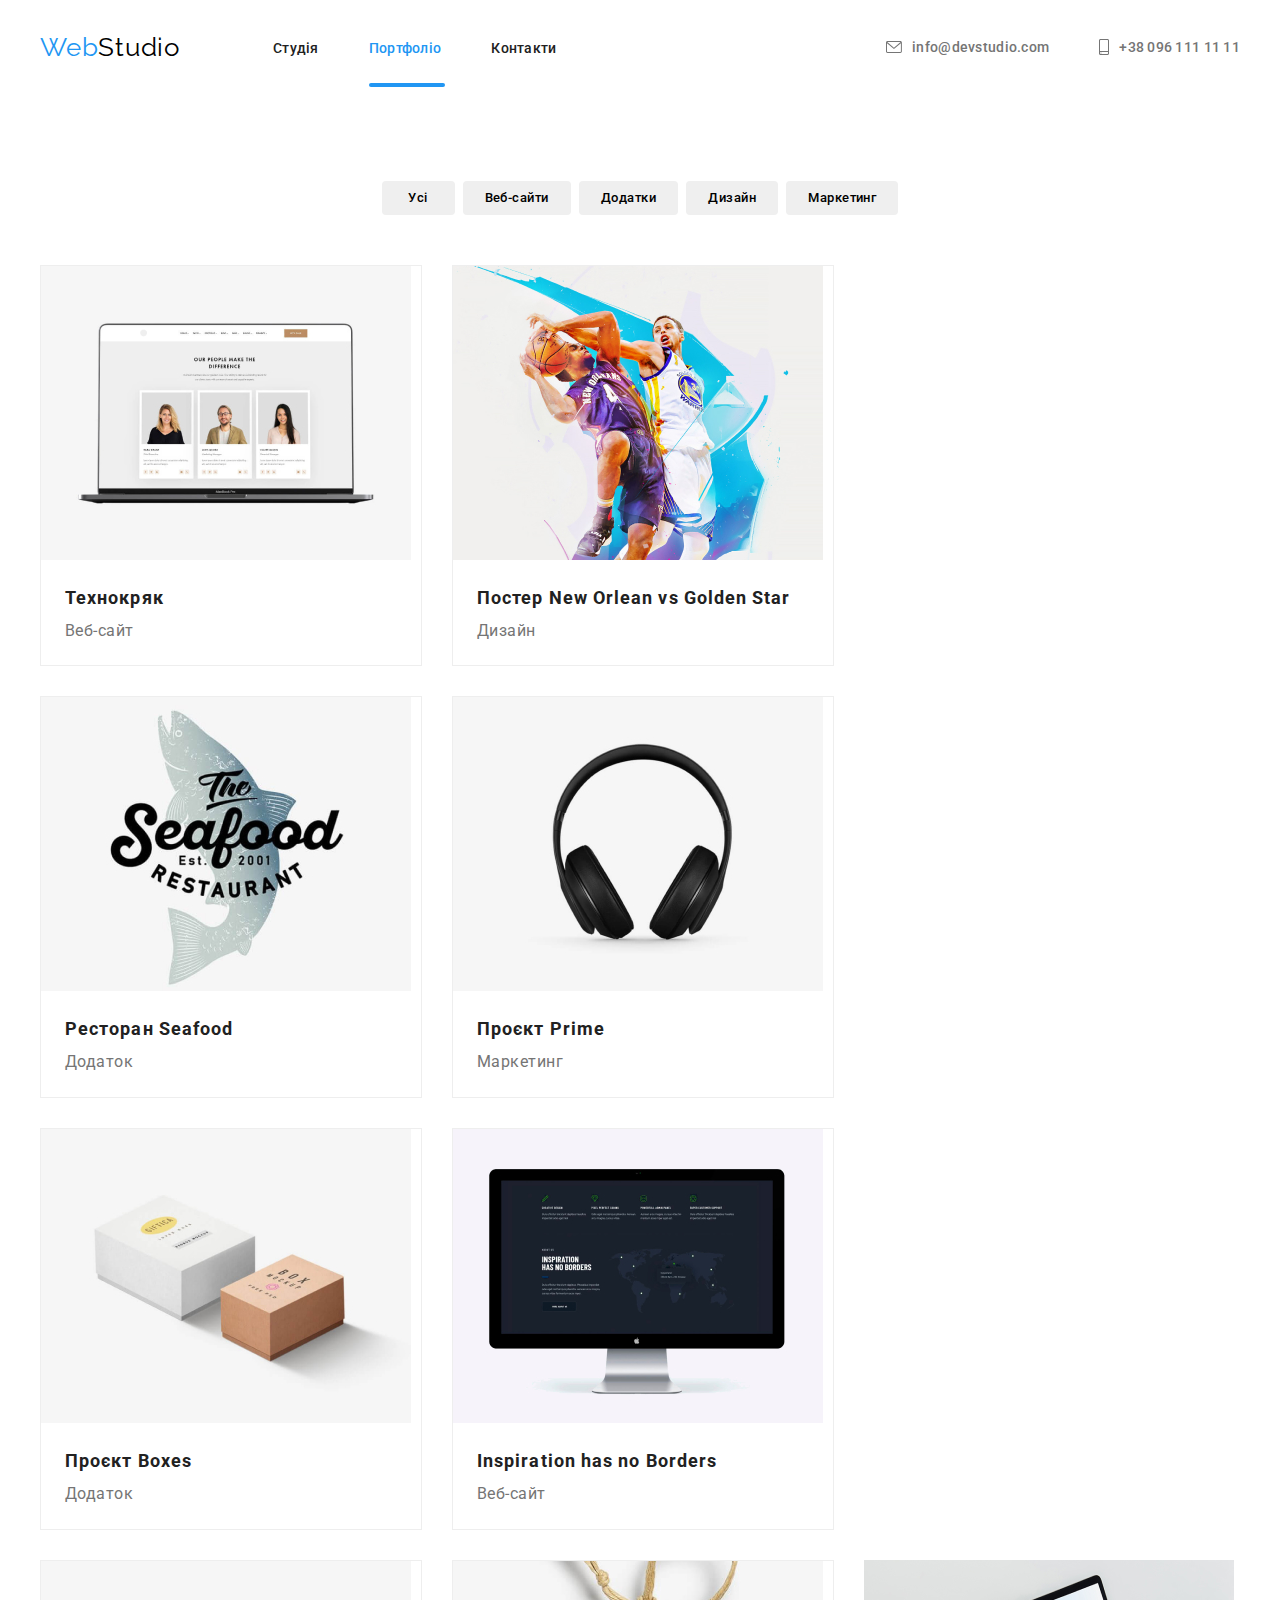
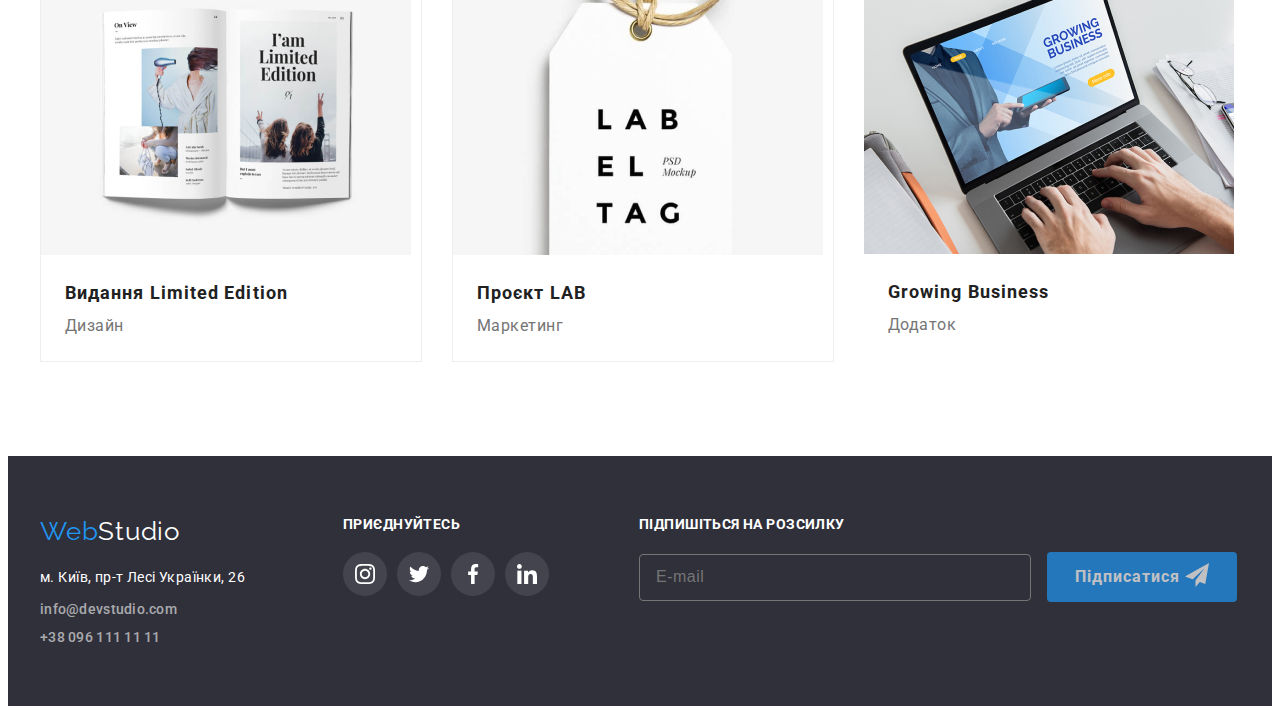
==== commit 0cd408ef: "fixes" ====
--- a/portfolio.html
+++ b/portfolio.html
@@ -49,147 +49,147 @@
         <section class="portfolio">
             <div class="container">
                 <h2 class="visually-hidden">Portfolio</h2>
-                <ul class="list portfolio__filter__list">
-                    <li class="filter__list__item">
-                        <button type="button" class="filter__list__item__btn">Усі</button>
-                    </li>
-                    <li class="filter__list__item">
-                        <button type="button" class="filter__list__item__btn">Веб-сайти</button>
-                    </li>
-                    <li class="filter__list__item">
-                        <button type="button" class="filter__list__item__btn">Додатки</button>
-                    </li>
-                    <li class="filter__list__item">
-                        <button type="button" class="filter__list__item__btn">Дизайн</button>
-                    </li>
-                    <li class="filter__list__item">
-                        <button type="button" class="filter__list__item__btn">Маркетинг</button>
-                    </li>
-                </ul>
-                <ul class="list portfolio__catalog__list">
-                    <li class="portfolio__catalog__item">
-                        <a class="portfolio__catalog__item__tag">
-                            <div class="portfolio__catalog__cont__img">
-                                <img src="images/images_portolio/technoquack.jpg" alt="technoquack" class="catalog__item__img">
-                                <div class="project__overlay">
-                                    <p class="project__overlay__text">Ресурс пропонує комплексні пропозиції з різним рівнем функціоналу та сервісів. Все це дозволить відвідувачу отримати вичерпні відомості про компанію чи приватну особу.</p>
-                                </div>
-                            </div>
-                            <div class="catalog__item__text">
-                                <h3 class="catalog__item__title">Технокряк</h3>
-                                <p class="catalog__item__subtitle">Веб-сайт</p>
-                            </div>
-                        </a>
-                    </li>
-                    <li class="portfolio__catalog__item">
-                        <a class="portfolio__catalog__item__tag">
-                            <div class="portfolio__catalog__cont__img">
-                                <img src="images/images_portolio/basketball.jpg" alt="basketball" class="catalog__item__img">
-                                <div class="project__overlay">
-                                    <p class="project__overlay__text">Ресурс пропонує комплексні пропозиції з різним рівнем функціоналу та сервісів. Все це дозволить відвідувачу отримати вичерпні відомості про компанію чи приватну особу.</p>
-                                </div>
-                            </div>
-                            <div class="catalog__item__text">
-                                <h3 class="catalog__item__title">Постер New Orlean vs Golden Star</h3>
-                                <p class="catalog__item__subtitle">Дизайн</p>
-                            </div>
-                        </a>
-                    </li>
-                    <li class="portfolio__catalog__item">
-                        <a class="portfolio__catalog__item__tag">
-                            <div class="portfolio__catalog__cont__img">
-                                <img src="images/images_portolio/seafood.jpg" alt="seafood" class="catalog__item__img">
-                                <div class="project__overlay">
-                                    <p class="project__overlay__text">Ресурс пропонує комплексні пропозиції з різним рівнем функціоналу та сервісів. Все це дозволить відвідувачу отримати вичерпні відомості про компанію чи приватну особу.</p>
-                                </div>
-                            </div>
-                            <div class="catalog__item__text">
-                                <h3 class="catalog__item__title">Ресторан Seafood</h3>
-                                <p class="catalog__item__subtitle">Додаток</p>
-                            </div>
-                        </a>
-                    </li>
-                    <li class="portfolio__catalog__item">
-                        <a class="portfolio__catalog__item__tag">
-                            <div class="portfolio__catalog__cont__img">
-                                <img src="images/images_portolio/headphone.jpg" alt="headphone" class="catalog__item__img">
-                                <div class="project__overlay">
-                                    <p class="project__overlay__text">Ресурс пропонує комплексні пропозиції з різним рівнем функціоналу та сервісів. Все це дозволить відвідувачу отримати вичерпні відомості про компанію чи приватну особу.</p>
-                                </div>
-                            </div>
-                            <div class="catalog__item__text">
-                                <h3 class="catalog__item__title">Проєкт Prime</h3>
-                                <p class="catalog__item__subtitle">Маркетинг</p>
-                            </div>
-                        </a>
-                    </li>
-                    <li class="portfolio__catalog__item">
-                        <a class="portfolio__catalog__item__tag">
-                            <div class="portfolio__catalog__cont__img">
-                                <img src="images/images_portolio/box.jpg" alt="box" class="catalog__item__img">
-                                <div class="project__overlay">
-                                    <p class="project__overlay__text">Ресурс пропонує комплексні пропозиції з різним рівнем функціоналу та сервісів. Все це дозволить відвідувачу отримати вичерпні відомості про компанію чи приватну особу.</p>
-                                </div>
-                            </div>
-                            <div class="catalog__item__text">
-                                <h3 class="catalog__item__title">Проєкт Boxes</h3>
-                                <p class="catalog__item__subtitle">Додаток</p>
+                <ul class="list filter-list">
+                    <li class="filter-list__item">
+                        <button type="button" class="filter-list__btn">Усі</button>
+                    </li>
+                    <li class="filter-list__item">
+                        <button type="button" class="filter-list__btn">Веб-сайти</button>
+                    </li>
+                    <li class="filter-list__item">
+                        <button type="button" class="filter-list__btn">Додатки</button>
+                    </li>
+                    <li class="filter-list__item">
+                        <button type="button" class="filter-list__btn">Дизайн</button>
+                    </li>
+                    <li class="filter-list__item">
+                        <button type="button" class="filter-list__btn">Маркетинг</button>
+                    </li>
+                </ul>
+                <ul class="list catalog">
+                    <li class="catalog__item">
+                        <a class="catalog__item-tag ">
+                            <div class="catalog__cont-img">
+                                <img src="images/images_portolio/technoquack.jpg" alt="technoquack" class="catalog__img">
+                                <div class="catalog__overlay">
+                                    <p class="catalog__overlay-text">Ресурс пропонує комплексні пропозиції з різним рівнем функціоналу та сервісів. Все це дозволить відвідувачу отримати вичерпні відомості про компанію чи приватну особу.</p>
+                                </div>
+                            </div>
+                            <div class="catalog__cont-text">
+                                <h3 class="catalog__title">Технокряк</h3>
+                                <p class="catalog__subtitle">Веб-сайт</p>
+                            </div>
+                        </a>
+                    </li>
+                    <li class="catalog__item">
+                        <a class="catalog__item-tag ">
+                            <div class="catalog__cont-img">
+                                <img src="images/images_portolio/basketball.jpg" alt="basketball" class="catalog__img">
+                                <div class="catalog__overlay">
+                                    <p class="catalog__overlay-text">Ресурс пропонує комплексні пропозиції з різним рівнем функціоналу та сервісів. Все це дозволить відвідувачу отримати вичерпні відомості про компанію чи приватну особу.</p>
+                                </div>
+                            </div>
+                            <div class="catalog__cont-text">
+                                <h3 class="catalog__title">Постер New Orlean vs Golden Star</h3>
+                                <p class="catalog__subtitle">Дизайн</p>
+                            </div>
+                        </a>
+                    </li>
+                    <li class="catalog__item">
+                        <a class="catalog__item-tag ">
+                            <div class="catalog__cont-img">
+                                <img src="images/images_portolio/seafood.jpg" alt="seafood" class="catalog__img">
+                                <div class="catalog__overlay">
+                                    <p class="catalog__overlay-text">Ресурс пропонує комплексні пропозиції з різним рівнем функціоналу та сервісів. Все це дозволить відвідувачу отримати вичерпні відомості про компанію чи приватну особу.</p>
+                                </div>
+                            </div>
+                            <div class="catalog__cont-text">
+                                <h3 class="catalog__title">Ресторан Seafood</h3>
+                                <p class="catalog__subtitle">Додаток</p>
+                            </div>
+                        </a>
+                    </li>
+                    <li class="catalog__item">
+                        <a class="catalog__item-tag ">
+                            <div class="catalog__cont-img">
+                                <img src="images/images_portolio/headphone.jpg" alt="headphone" class="catalog__img">
+                                <div class="catalog__overlay">
+                                    <p class="catalog__overlay-text">Ресурс пропонує комплексні пропозиції з різним рівнем функціоналу та сервісів. Все це дозволить відвідувачу отримати вичерпні відомості про компанію чи приватну особу.</p>
+                                </div>
+                            </div>
+                            <div class="catalog__cont-text">
+                                <h3 class="catalog__title">Проєкт Prime</h3>
+                                <p class="catalog__subtitle">Маркетинг</p>
+                            </div>
+                        </a>
+                    </li>
+                    <li class="catalog__item">
+                        <a class="catalog__item-tag ">
+                            <div class="catalog__cont-img">
+                                <img src="images/images_portolio/box.jpg" alt="headphone" class="catalog__img">
+                                <div class="catalog__overlay">
+                                    <p class="catalog__overlay-text">Ресурс пропонує комплексні пропозиції з різним рівнем функціоналу та сервісів. Все це дозволить відвідувачу отримати вичерпні відомості про компанію чи приватну особу.</p>
+                                </div>
+                            </div>
+                            <div class="catalog__cont-text">
+                                <h3 class="catalog__title">Проєкт Boxes</h3>
+                                <p class="catalog__subtitle">Додаток</p>
                             </div>
                         </a>      
                     </li>
-                    <li class="portfolio__catalog__item">
-                        <a class="portfolio__catalog__item__tag">
-                            <div class="portfolio__catalog__cont__img">
-                                <img src="images/images_portolio/monitor.jpg" alt="monitor" class="catalog__item__img">
-                                <div class="project__overlay">
-                                    <p class="project__overlay__text">Ресурс пропонує комплексні пропозиції з різним рівнем функціоналу та сервісів. Все це дозволить відвідувачу отримати вичерпні відомості про компанію чи приватну особу.</p>
-                                </div>
-                            </div>
-                            <div class="catalog__item__text">
-                                <h3 class="catalog__item__title">Inspiration has no Borders</h3>
-                                <p class="catalog__item__subtitle">Веб-сайт</p>
-                            </div>
-                        </a>
-                    </li>
-                    <li class="portfolio__catalog__item">
-                        <a class="portfolio__catalog__item__tag">
-                            <div class="portfolio__catalog__cont__img">
-                                <img src="images/images_portolio/magazine.jpg" alt="magazine" class="catalog__item__img">
-                                <div class="project__overlay">
-                                    <p class="project__overlay__text">Ресурс пропонує комплексні пропозиції з різним рівнем функціоналу та сервісів. Все це дозволить відвідувачу отримати вичерпні відомості про компанію чи приватну особу.</p>
-                                </div>
-                            </div>
-                            <div class="catalog__item__text">
-                                <h3 class="catalog__item__title">Видання Limited Edition</h3>
-                                <p class="catalog__item__subtitle">Дизайн</p>
-                            </div>
-                        </a>
-                    </li>
-                    <li class="portfolio__catalog__item">
-                        <a class="portfolio__catalog__item__tag">
-                            <div class="portfolio__catalog__cont__img">
-                                <img src="images/images_portolio/tag.jpg" alt="tag" class="catalog__item__img">
-                                <div class="project__overlay">
-                                    <p class="project__overlay__text">Ресурс пропонує комплексні пропозиції з різним рівнем функціоналу та сервісів. Все це дозволить відвідувачу отримати вичерпні відомості про компанію чи приватну особу.</p>
-                                </div>
-                            </div>
-                            <div class="catalog__item__text">
-                                <h3 class="catalog__item__title">Проєкт LAB</h3>
-                                <p class="catalog__item__subtitle">Маркетинг</p>
-                            </div>
-                        </a>
-                    </li>
-                    <li class="portfolio__catalog__item">
-                        <a class="portfolio__catalog__item__tag">
-                            <div class="portfolio__catalog__cont__img">
-                                <img src="images/images_portolio/macbook.jpg" alt="macbook" class="catalog__item__img">
-                                <div class="project__overlay">
-                                    <p class="project__overlay__text">Ресурс пропонує комплексні пропозиції з різним рівнем функціоналу та сервісів. Все це дозволить відвідувачу отримати вичерпні відомості про компанію чи приватну особу.</p>
-                                </div>
-                            </div>
-                            <div class="catalog__item__text">
-                                <h3 class="catalog__item__title">Growing Business</h3>
-                                <p class="catalog__item__subtitle">Додаток</p>
+                    <li class="catalog__item">
+                        <a class="catalog__item-tag ">
+                            <div class="catalog__cont-img">
+                                <img src="images/images_portolio/monitor.jpg" alt="monitor" class="catalog__img">
+                                <div class="catalog__overlay">
+                                    <p class="catalog__overlay-text">Ресурс пропонує комплексні пропозиції з різним рівнем функціоналу та сервісів. Все це дозволить відвідувачу отримати вичерпні відомості про компанію чи приватну особу.</p>
+                                </div>
+                            </div>
+                            <div class="catalog__cont-text">
+                                <h3 class="catalog__title">Inspiration has no Borders</h3>
+                                <p class="catalog__subtitle">Веб-сайт</p>
+                            </div>
+                        </a>
+                    </li>
+                    <li class="catalog__item">
+                        <a class="catalog__item-tag ">
+                            <div class="catalog__cont-img">
+                                <img src="images/images_portolio/magazine.jpg" alt="magazine" class="catalog__img">
+                                <div class="catalog__overlay">
+                                    <p class="catalog__overlay-text">Ресурс пропонує комплексні пропозиції з різним рівнем функціоналу та сервісів. Все це дозволить відвідувачу отримати вичерпні відомості про компанію чи приватну особу.</p>
+                                </div>
+                            </div>
+                            <div class="catalog__cont-text">
+                                <h3 class="catalog__title">Видання Limited Edition</h3>
+                                <p class="catalog__subtitle">Дизайн</p>
+                            </div>
+                        </a>
+                    </li>
+                    <li class="catalog__item">
+                        <a class="catalog__item-tag ">
+                            <div class="catalog__cont-img">
+                                <img src="images/images_portolio/tag.jpg" alt="tag" class="catalog__img">
+                                <div class="catalog__overlay">
+                                    <p class="catalog__overlay-text">Ресурс пропонує комплексні пропозиції з різним рівнем функціоналу та сервісів. Все це дозволить відвідувачу отримати вичерпні відомості про компанію чи приватну особу.</p>
+                                </div>
+                            </div>
+                            <div class="catalog__cont-text">
+                                <h3 class="catalog__title">Проєкт LAB</h3>
+                                <p class="catalog__subtitle">Маркетинг</p>
+                            </div>
+                        </a>
+                    </li>
+                    <li class="atalog__item">
+                        <a class="catalog__item-tag ">
+                            <div class="catalog__cont-img">
+                                <img src="images/images_portolio/macbook.jpg" alt="macbook" class="catalog__img">
+                                <div class="catalog__overlay">
+                                    <p class="catalog__overlay-text">Ресурс пропонує комплексні пропозиції з різним рівнем функціоналу та сервісів. Все це дозволить відвідувачу отримати вичерпні відомості про компанію чи приватну особу.</p>
+                                </div>
+                            </div>
+                            <div class="catalog__cont-text">
+                                <h3 class="catalog__title">Growing Business</h3>
+                                <p class="catalog__subtitle">Додаток</p>
                             </div>
                         </a>
                     </li>
@@ -221,27 +221,27 @@
             </div>
             <div class="footer-soc-links">
                 <h3 class="footer-soc-links__title">ПРИЄДНУЙТЕСЬ</h3>
-                <ul class="list footer-soc-links">
-                    <li class="footer-soc-links__item">
-                        <a class="footer-soc-links__link" href="">
+                <ul class="list footer-soc-links__list">
+                    <li class="footer-soc-links__item">
+                        <a class="footer-soc-links__link" href="https://www.instagram.com/" target="_blank">
                         <svg class="footer-soc-links__svg" width="20" height="20">
                             <use href="./images/svg/icons.svg#icon-inst"></use>
                         </svg></a>
                     </li>
                     <li class="footer-soc-links__item">
-                        <a class="footer-soc-links__link" href="">
+                        <a class="footer-soc-links__link" href="https://twitter.com/?lang=ru" target="_blank">
                         <svg class="footer-soc-links__svg" width="20" height="20">
                             <use href="./images/svg/icons.svg#icon-twitter"></use>
                         </svg></a>
                     </li>
                     <li class="footer-soc-links__item">
-                        <a class="footer-soc-links__link" href="">
+                        <a class="footer-soc-links__link" href="https://uk-ua.facebook.com/" target="_blank">
                         <svg class="footer-soc-links__svg" width="20" height="20">
                             <use href="./images/svg/icons.svg#icon-fb"></use>
                         </svg></a>
                     </li>
                     <li class="footer-soc-links__item">
-                        <a class="footer-soc-links__link" href="">
+                        <a class="footer-soc-links__link" href="https://ua.linkedin.com/" target="_blank">
                         <svg class="footer-soc-links__svg" width="20" height="20">
                             <use href="./images/svg/icons.svg#icon-ln"></use>
                         </svg></a>
@@ -253,7 +253,7 @@
                 <form class="footer-form">
                     <input class="footer-form__input" placeholder="E-mail">
                     <button class="btn footer__btn">Підписатися
-                        <svg class="footer__btn__icon" width="24" height="24">
+                        <svg class="btn__icon" width="24" height="24">
                             <use href="./images/svg/icons.svg#icon-send"></use>
                         </svg>
                     </button>
--- a/css/main.min.css
+++ b/css/main.min.css
@@ -1 +1 @@
-:root{--accent-color: #2196f3;--main-color: #212121;--add-color: #757575;--add-black: #2f303a;--bg-ligth-gray: #f5f4fa}body{font-family:Roboto}h1,h2,h3,h4,p{margin-top:0;margin-bottom:0}ul{margin-top:0;margin-bottom:0;padding-left:0}img{display:block;max-width:100%;height:auto}.list{list-style:none;padding:0}.link{text-decoration:none}.visually-hidden{position:absolute;width:1px;height:1px;margin:-1px;border:0;padding:0;white-space:nowrap;-webkit-clip-path:inset(100%);clip-path:inset(100%);clip:rect(0 0 0 0);overflow:hidden}address{font-style:normal}.container{width:1200px;margin:0 auto;padding:0 15px}.header{padding-top:24px;padding-bottom:25px}.header__container{display:-webkit-box;display:-ms-flexbox;display:flex;-webkit-box-align:center;-ms-flex-align:center;align-items:center}.nav__list{display:-webkit-box;display:-ms-flexbox;display:flex;gap:50px}.nav__link{color:var(--main-color);font-size:14px;font-weight:500;letter-spacing:.28px;display:inline;padding:31px 0;position:relative;-webkit-transition:color 250ms cubic-bezier(0.4, 0, 0.2, 1);transition:color 250ms cubic-bezier(0.4, 0, 0.2, 1)}.nav__link:hover,.nav__link:focus{color:var(--accent-color)}.nav__link--current{color:var(--accent-color)}.nav__link--current::after{content:"";display:block;width:105%;height:4px;background-color:var(--accent-color);position:absolute;bottom:0;border-radius:5px;-webkit-transition:-webkit-transform 250ms cubic-bezier(0.4, 0, 0.2, 1);transition:-webkit-transform 250ms cubic-bezier(0.4, 0, 0.2, 1);transition:transform 250ms cubic-bezier(0.4, 0, 0.2, 1);transition:transform 250ms cubic-bezier(0.4, 0, 0.2, 1), -webkit-transform 250ms cubic-bezier(0.4, 0, 0.2, 1)}.nav__link--current:hover::after{-webkit-transform:scale(1.2);-ms-transform:scale(1.2);transform:scale(1.2)}.contact__list{display:-webkit-box;display:-ms-flexbox;display:flex;gap:50px;margin-left:auto}.contact__link{display:-webkit-box;display:-ms-flexbox;display:flex;-webkit-box-align:center;-ms-flex-align:center;align-items:center;gap:10px;color:var(--add-color);font-size:14px;font-weight:500;letter-spacing:.28px;-webkit-transition:color 250ms cubic-bezier(0.4, 0, 0.2, 1);transition:color 250ms cubic-bezier(0.4, 0, 0.2, 1)}.contact__link:hover,.contact__link:focus{color:var(--accent-color)}.contact__icon{fill:var(--add-color);-webkit-transition:fill 250ms cubic-bezier(0.4, 0, 0.2, 1);transition:fill 250ms cubic-bezier(0.4, 0, 0.2, 1)}.contact__link:hover .contact__icon,.contact__link:focus .contact__icon{fill:var(--accent-color)}.hero{background-image:-webkit-gradient(linear, left top, left bottom, from(rgba(47, 48, 58, 0.4)), to(rgba(47, 48, 58, 0.4))),url("../images/hero_bg.png");background-image:linear-gradient(rgba(47, 48, 58, 0.4), rgba(47, 48, 58, 0.4)),url("../images/hero_bg.png");background-repeat:no-repeat;background-position:center;padding-top:200px;padding-bottom:200px}.hero__title{color:#fff;text-align:center;font-size:44px;font-weight:900;line-height:1.36;letter-spacing:2.64px;text-transform:uppercase;padding-bottom:30px}.advantage{padding-top:94px;padding-bottom:94px}.advantage__list{display:-webkit-box;display:-ms-flexbox;display:flex;gap:30px}.advantage__item{-ms-flex-preferred-size:calc((100% - 90px)/3);flex-basis:calc((100% - 90px)/3)}.advantage__item::before{content:"";display:block;height:120px;border:none;background-image:url("../images/SVG/antenna.svg");background-repeat:no-repeat;background-position:center;background-size:70px 70px;border-radius:4px;background-color:#f5f4fa;margin-bottom:30px}.advantage__item:nth-child(2)::before{background-image:url("../images/SVG/clock.svg")}.advantage__item:nth-child(3)::before{background-image:url("../images/SVG/diagram.svg")}.advantage__item:nth-child(4)::before{background-image:url("../images/SVG/astronaut.svg")}.advantage__title{color:var(--main-color);font-size:14px;letter-spacing:.42px;margin-bottom:10px}.advantage__text{color:var(--add-color);font-size:14px;line-height:1.71;letter-spacing:.42px}.work{padding-bottom:94px}.work__main-title{color:var(--main-color);text-align:center;font-size:36px;letter-spacing:1.08px;margin-bottom:50px}.work__list{display:-webkit-box;display:-ms-flexbox;display:flex;gap:30px}.work__item{position:relative}.work__title{color:#fff;text-align:center;font-size:14px;line-height:normal;letter-spacing:.42px;text-transform:uppercase;position:absolute;padding-top:27px;padding-bottom:27px;width:370px;bottom:0;background:rgba(47,48,58,.8)}.team{background-color:#f5f4fa;padding-top:94px;padding-bottom:94px}.team__title{color:var(--main-color);text-align:center;font-size:36px;letter-spacing:1.08px;margin-bottom:50px}.team__list{display:-webkit-box;display:-ms-flexbox;display:flex;gap:30px}.team__item{background-color:#fff;border-radius:4px;-webkit-box-shadow:0px 2px 1px 0px rgba(0,0,0,.2),0px 1px 1px 0px rgba(0,0,0,.14),0px 1px 3px 0px rgba(0,0,0,.12);box-shadow:0px 2px 1px 0px rgba(0,0,0,.2),0px 1px 1px 0px rgba(0,0,0,.14),0px 1px 3px 0px rgba(0,0,0,.12)}.team__img{width:270px;height:260px}.team__name{color:var(--main-color);text-align:center;font-size:16px;font-weight:500;letter-spacing:.48px;margin-top:30px;margin-bottom:10px}.team__profession{color:var(--add-color);text-align:center;letter-spacing:.48px}.team-soc-links{display:-webkit-box;display:-ms-flexbox;display:flex;padding:16px 32px 30px;gap:10px}.team-soc-links__link{border-radius:50%;padding:12px;width:44px;height:44px;display:-webkit-box;display:-ms-flexbox;display:flex;-webkit-box-align:center;-ms-flex-align:center;align-items:center;-webkit-box-pack:center;-ms-flex-pack:center;justify-content:center;-webkit-transition:background-color 250ms cubic-bezier(0.4, 0, 0.2, 1);transition:background-color 250ms cubic-bezier(0.4, 0, 0.2, 1)}.team-soc-links__link:hover,.team-soc-links__link:focus{background-color:var(--accent-color);cursor:pointer}.team-soc-links__link:hover .team-soc-links__svg,.team-soc-links__link:focus .team-soc-links__svg{fill:#fff}.team-soc-links__svg{fill:#afb1b8;-webkit-transition:fill 250ms cubic-bezier(0.4, 0, 0.2, 1);transition:fill 250ms cubic-bezier(0.4, 0, 0.2, 1)}.clients{padding-top:94px;padding-bottom:94px}.clients__title{color:var(--main-color);text-align:center;font-size:36px;letter-spacing:1.08px}.clients__list{display:-webkit-box;display:-ms-flexbox;display:flex;margin-top:50px;gap:30px}.clients__list__item{width:170px;height:92px;padding:16px 32px;position:relative}.clients__list__item__link{fill:#afb1b8;height:inherit;width:inherit;position:absolute;bottom:0;right:0;display:-webkit-box;display:-ms-flexbox;display:flex;-webkit-box-align:center;-ms-flex-align:center;align-items:center;-webkit-box-pack:center;-ms-flex-pack:center;justify-content:center;border:#afb1b8 1px solid;border-radius:4px;-webkit-transition:fill 250ms cubic-bezier(0.4, 0, 0.2, 1),border 250ms cubic-bezier(0.4, 0, 0.2, 1);transition:fill 250ms cubic-bezier(0.4, 0, 0.2, 1),border 250ms cubic-bezier(0.4, 0, 0.2, 1)}.clients__list__item__link:hover{fill:var(--accent-color);border-color:var(--accent-color);cursor:pointer}.footer{background-color:var(--add-black);padding-top:60px;padding-bottom:60px}.footer__address__link__map{color:#fff;font-size:14px;line-height:1.71;letter-spacing:.42px;-webkit-transition:color 250ms cubic-bezier(0.4, 0, 0.2, 1);transition:color 250ms cubic-bezier(0.4, 0, 0.2, 1)}.footer__address__link__map:hover,.footer__address__link__map:focus{color:var(--accent-color)}.footer__address__link{color:rgba(255,255,255,.6);font-size:14px;font-weight:500;letter-spacing:.28px;-webkit-transition:color 250ms cubic-bezier(0.4, 0, 0.2, 1);transition:color 250ms cubic-bezier(0.4, 0, 0.2, 1)}.footer__address__link:hover,.footer__address__link:focus{color:var(--accent-color)}.footer-wrapper-links__item:not(:last-child){margin-bottom:9px}.footer__container{display:-webkit-box;display:-ms-flexbox;display:flex}.footer-wrapper-links{margin-right:70px}.footer-soc-links{margin-right:90px}.footer-soc-links__title{color:#fff;font-size:14px;letter-spacing:.42px;margin-bottom:20px}.footer-soc-links{display:-webkit-box;display:-ms-flexbox;display:flex;gap:10px}.footer-soc-links__link{display:-webkit-box;display:-ms-flexbox;display:flex;-webkit-box-align:center;-ms-flex-align:center;align-items:center;-webkit-box-pack:center;-ms-flex-pack:center;justify-content:center;width:44px;height:44px;border-radius:50%;background-color:#43444d;-webkit-transition:background-color 250ms cubic-bezier(0.4, 0, 0.2, 1);transition:background-color 250ms cubic-bezier(0.4, 0, 0.2, 1)}.footer-soc-links__link:hover,.footer-soc-links__link:focus{background-color:var(--accent-color)}.footer-soc-links__svg{fill:#fff}.footer-form__title{color:#fff;font-size:14px;letter-spacing:.42px;margin-bottom:20px}.footer-form__input{width:358px;padding:15px 16px;border-radius:4px;border:1px solid var(--add-color);background-color:var(--add-black);margin-right:12px;outline:none;-webkit-transition:border 250ms cubic-bezier(0.4, 0, 0.2, 1);transition:border 250ms cubic-bezier(0.4, 0, 0.2, 1)}.footer-form__input::-webkit-input-placeholder{color:var(--add-color);font-size:16px;font-weight:400;line-height:20px;letter-spacing:.48px}.footer-form__input::-moz-placeholder{color:var(--add-color);font-size:16px;font-weight:400;line-height:20px;letter-spacing:.48px}.footer-form__input:-ms-input-placeholder{color:var(--add-color);font-size:16px;font-weight:400;line-height:20px;letter-spacing:.48px}.footer-form__input::-ms-input-placeholder{color:var(--add-color);font-size:16px;font-weight:400;line-height:20px;letter-spacing:.48px}.footer-form__input::placeholder{color:var(--add-color);font-size:16px;font-weight:400;line-height:20px;letter-spacing:.48px}.footer-form__input:focus,.footer-form__input:hover{border-color:var(--accent-color)}.footer__btn__icon{fill:#fff;margin-bottom:-5px}.backdrop{position:fixed;top:0;left:0;width:100%;height:100%;background-color:rgba(0,0,0,.2);opacity:1;-webkit-transition:opacity 500ms linear;transition:opacity 500ms linear}.backdrop.is-hidden{opacity:0;pointer-events:none}.no-scroll{overflow:hidden}.modal__hero{position:absolute;top:50%;left:50%;min-width:530px;min-height:580px;padding:40px;background-color:#fff;border-radius:4px;-webkit-transform:translate(-50%, -50%);-ms-transform:translate(-50%, -50%);transform:translate(-50%, -50%);-webkit-box-shadow:0px 2px 1px 0px rgba(0,0,0,.2),0px 1px 1px 0px rgba(0,0,0,.14),0px 1px 3px 0px rgba(0,0,0,.12);box-shadow:0px 2px 1px 0px rgba(0,0,0,.2),0px 1px 1px 0px rgba(0,0,0,.14),0px 1px 3px 0px rgba(0,0,0,.12);-webkit-transition:-webkit-transform 500ms linear;transition:-webkit-transform 500ms linear;transition:transform 500ms linear;transition:transform 500ms linear, -webkit-transform 500ms linear}.backdrop.is-hidden .modal__hero{-webkit-transform:translate(-50%, -50%) scale(0.5);-ms-transform:translate(-50%, -50%) scale(0.5);transform:translate(-50%, -50%) scale(0.5)}.modal__close__btn{border:1px solid rgba(0,0,0,.1);border-radius:50%;padding:6px;display:-webkit-box;display:-ms-flexbox;display:flex;-webkit-box-align:center;-ms-flex-align:center;align-items:center;-webkit-box-pack:center;-ms-flex-pack:center;justify-content:center;background:none;position:absolute;right:8px;top:8px;-webkit-transition:fill 250ms cubic-bezier(0.4, 0, 0.2, 1);transition:fill 250ms cubic-bezier(0.4, 0, 0.2, 1);cursor:pointer}.modal__close__btn:focus,.modal__close__btn:hover{fill:var(--accent-color)}.modal__hero__title{color:var(--main-color);text-align:center;font-size:20px;font-weight:700;line-height:normal;letter-spacing:.6px;margin-bottom:12px}.modal__label{color:var(--add-color);font-size:12px;letter-spacing:.12px;position:relative;display:block;margin-bottom:10px}.modal__label:nth-child(4){margin-bottom:20px}.modal__label__input{margin-top:4px;padding:12px 42px;width:100%;border-radius:4px;border:1px solid rgba(33,33,33,.2);outline:none;-webkit-transition:border 250ms cubic-bezier(0.4, 0, 0.2, 1);transition:border 250ms cubic-bezier(0.4, 0, 0.2, 1)}.modal__label__input:focus,.modal__label__input:hover{border:1px solid #2196f3}.modal__label__input:hover+.modal__label__input__svg,.modal__label__input:focus+.modal__label__input__svg{fill:var(--accent-color)}.modal__label__input__svg{position:absolute;bottom:11px;left:12px;-webkit-transition:fill 250ms cubic-bezier(0.4, 0, 0.2, 1);transition:fill 250ms cubic-bezier(0.4, 0, 0.2, 1)}.modal__label__textarea{resize:none;padding:12px 16px;height:96px;margin-top:4px;width:100%;border-radius:4px;border:1px solid rgba(33,33,33,.2);outline:none;-webkit-transition:border 250ms cubic-bezier(0.4, 0, 0.2, 1);transition:border 250ms cubic-bezier(0.4, 0, 0.2, 1)}.modal__label__textarea:focus,.modal__label__textarea:hover{border:1px solid #2196f3}.modal__label__textarea::-webkit-input-placeholder{color:var(--add-color);font-family:Roboto;font-size:12px;font-weight:400;letter-spacing:.12px}.modal__label__textarea::-moz-placeholder{color:var(--add-color);font-family:Roboto;font-size:12px;font-weight:400;letter-spacing:.12px}.modal__label__textarea:-ms-input-placeholder{color:var(--add-color);font-family:Roboto;font-size:12px;font-weight:400;letter-spacing:.12px}.modal__label__textarea::-ms-input-placeholder{color:var(--add-color);font-family:Roboto;font-size:12px;font-weight:400;letter-spacing:.12px}.modal__label__textarea::placeholder{color:var(--add-color);font-family:Roboto;font-size:12px;font-weight:400;letter-spacing:.12px}.modal__check{display:-webkit-box;display:-ms-flexbox;display:flex;-webkit-box-pack:center;-ms-flex-pack:center;justify-content:center}.modal__input-check{margin-right:7px}.modal__text-agree{color:var(--add-color);font-size:14px;line-height:24px;letter-spacing:.42px}.modal__label__link__agree{color:var(--accent-color);text-decoration-line:underline}.portfolio{padding-top:94px;padding-bottom:94px}.portfolio__filter__list{display:-webkit-box;display:-ms-flexbox;display:flex;margin-bottom:50px;gap:8px;-webkit-box-pack:center;-ms-flex-pack:center;justify-content:center}.filter__list__item__btn{min-width:73px;padding:6px 22px;border-radius:4px;border:none;line-height:1.62;font-weight:500;letter-spacing:.48px;font-family:inherit;-webkit-transition:background-color 250ms cubic-bezier(0.4, 0, 0.2, 1),color 250ms cubic-bezier(0.4, 0, 0.2, 1),-webkit-box-shadow 250ms cubic-bezier(0.4, 0, 0.2, 1);transition:background-color 250ms cubic-bezier(0.4, 0, 0.2, 1),color 250ms cubic-bezier(0.4, 0, 0.2, 1),-webkit-box-shadow 250ms cubic-bezier(0.4, 0, 0.2, 1);transition:background-color 250ms cubic-bezier(0.4, 0, 0.2, 1),box-shadow 250ms cubic-bezier(0.4, 0, 0.2, 1),color 250ms cubic-bezier(0.4, 0, 0.2, 1);transition:background-color 250ms cubic-bezier(0.4, 0, 0.2, 1),box-shadow 250ms cubic-bezier(0.4, 0, 0.2, 1),color 250ms cubic-bezier(0.4, 0, 0.2, 1),-webkit-box-shadow 250ms cubic-bezier(0.4, 0, 0.2, 1)}.filter__list__item__btn:hover,.filter__list__item__btn:focus{background:var(--accent-color);color:#fff;cursor:pointer;-webkit-box-shadow:0px 2px 2px 0px rgba(0,0,0,.12),0px 1px 2px 0px rgba(0,0,0,.08),0px 3px 1px 0px rgba(0,0,0,.1);box-shadow:0px 2px 2px 0px rgba(0,0,0,.12),0px 1px 2px 0px rgba(0,0,0,.08),0px 3px 1px 0px rgba(0,0,0,.1)}.portfolio__catalog__list{display:-webkit-box;display:-ms-flexbox;display:flex;-ms-flex-wrap:wrap;flex-wrap:wrap;gap:30px}.portfolio__catalog__item{-ms-flex-preferred-size:calc((100% - 60px)/3);flex-basis:calc((100% - 60px)/3);border:1px solid #eee}.portfolio__catalog__cont__img{position:relative;overflow:hidden}.portfolio__catalog__cont__img:hover .project__overlay{-webkit-transform:translateY(0);-ms-transform:translateY(0);transform:translateY(0)}.project__overlay{position:absolute;top:0;left:0;width:100%;height:100%;background-color:var(--accent-color);padding:63px 24px;-webkit-transform:translateY(101%);-ms-transform:translateY(101%);transform:translateY(101%);-webkit-transition:-webkit-transform 250ms cubic-bezier(0.4, 0, 0.2, 1);transition:-webkit-transform 250ms cubic-bezier(0.4, 0, 0.2, 1);transition:transform 250ms cubic-bezier(0.4, 0, 0.2, 1);transition:transform 250ms cubic-bezier(0.4, 0, 0.2, 1), -webkit-transform 250ms cubic-bezier(0.4, 0, 0.2, 1)}.project__overlay__text{color:#fff;font-size:18px;line-height:28px;letter-spacing:.54px}.portfolio__catalog__item__tag{display:block;-webkit-transition:-webkit-box-shadow 250ms cubic-bezier(0.4, 0, 0.2, 1);transition:-webkit-box-shadow 250ms cubic-bezier(0.4, 0, 0.2, 1);transition:box-shadow 250ms cubic-bezier(0.4, 0, 0.2, 1);transition:box-shadow 250ms cubic-bezier(0.4, 0, 0.2, 1), -webkit-box-shadow 250ms cubic-bezier(0.4, 0, 0.2, 1)}.portfolio__catalog__item__tag:hover,.portfolio__catalog__item__tag:focus{-webkit-box-shadow:1px 4px 6px 0px rgba(0,0,0,.16),0px 4px 4px 0px rgba(0,0,0,.06),0px 1px 1px 0px rgba(0,0,0,.12);box-shadow:1px 4px 6px 0px rgba(0,0,0,.16),0px 4px 4px 0px rgba(0,0,0,.06),0px 1px 1px 0px rgba(0,0,0,.12);cursor:pointer}.catalog__item__text{padding:20px 24px}.catalog__item__title{color:var(--main-color);font-size:18px;line-height:2;letter-spacing:1.08px}.catalog__item__subtitle{color:var(--add-color);line-height:1.87;letter-spacing:.48px}.catalog__item__img{position:relative}.logo__blue{color:var(--accent-color)}.logo{color:#000;font-family:Raleway;font-size:26px;letter-spacing:.78px;margin-right:93px}.footer__logo{color:#fff;margin-bottom:20px;display:inline-block}.btn{display:block;margin:0 auto;padding:10px 32px;background:var(--accent-color);color:#fff;font-size:16px;font-weight:700;line-height:1.87;letter-spacing:.96px;border-radius:4px;border:none;font-family:inherit;cursor:pointer;-webkit-transition:opacity 250ms cubic-bezier(0.4, 0, 0.2, 1),-webkit-transform 250ms cubic-bezier(0.4, 0, 0.2, 1);transition:opacity 250ms cubic-bezier(0.4, 0, 0.2, 1),-webkit-transform 250ms cubic-bezier(0.4, 0, 0.2, 1);transition:transform 250ms cubic-bezier(0.4, 0, 0.2, 1),opacity 250ms cubic-bezier(0.4, 0, 0.2, 1);transition:transform 250ms cubic-bezier(0.4, 0, 0.2, 1),opacity 250ms cubic-bezier(0.4, 0, 0.2, 1),-webkit-transform 250ms cubic-bezier(0.4, 0, 0.2, 1);opacity:.7}.btn:hover,.btn:focus{cursor:pointer;opacity:1}.btn:active{-webkit-transform:scale(0.9);-ms-transform:scale(0.9);transform:scale(0.9)}.footer__btn{display:inline;padding:10px 28px}.modal__btn{margin:0 auto;padding:10px 52px;-webkit-box-shadow:0px 4px 4px 0px rgba(0,0,0,.15);box-shadow:0px 4px 4px 0px rgba(0,0,0,.15);margin-top:30px}/*# sourceMappingURL=main.min.css.map */+body{font-family:Roboto}h1,h2,h3,h4,p{margin-top:0;margin-bottom:0}ul{margin-top:0;margin-bottom:0;padding-left:0}img{display:block;max-width:100%;height:auto}.list{list-style:none;padding:0}.link{text-decoration:none}.visually-hidden{position:absolute;width:1px;height:1px;margin:-1px;border:0;padding:0;white-space:nowrap;-webkit-clip-path:inset(100%);clip-path:inset(100%);clip:rect(0 0 0 0);overflow:hidden}address{font-style:normal}.container{width:1200px;margin:0 auto;padding:0 15px}.header{padding-top:24px;padding-bottom:25px}.header__container{display:-webkit-box;display:-ms-flexbox;display:flex;-webkit-box-align:center;-ms-flex-align:center;align-items:center}.nav__list{display:-webkit-box;display:-ms-flexbox;display:flex;gap:50px}.nav__link{color:#212121;font-size:14px;font-weight:500;letter-spacing:.28px;display:inline;padding:31px 0;position:relative;-webkit-transition:color 250ms cubic-bezier(0.4, 0, 0.2, 1);transition:color 250ms cubic-bezier(0.4, 0, 0.2, 1)}.nav__link:hover,.nav__link:focus{color:#2196f3}.nav__link--current{color:#2196f3}.nav__link--current::after{content:"";display:block;width:105%;height:4px;background-color:#2196f3;position:absolute;bottom:0;border-radius:5px;-webkit-transition:-webkit-transform 250ms cubic-bezier(0.4, 0, 0.2, 1);transition:-webkit-transform 250ms cubic-bezier(0.4, 0, 0.2, 1);transition:transform 250ms cubic-bezier(0.4, 0, 0.2, 1);transition:transform 250ms cubic-bezier(0.4, 0, 0.2, 1), -webkit-transform 250ms cubic-bezier(0.4, 0, 0.2, 1)}.nav__link--current:hover::after{-webkit-transform:scale(1.2);-ms-transform:scale(1.2);transform:scale(1.2)}.contact__list{display:-webkit-box;display:-ms-flexbox;display:flex;gap:50px;margin-left:auto}.contact__link{display:-webkit-box;display:-ms-flexbox;display:flex;-webkit-box-align:center;-ms-flex-align:center;align-items:center;gap:10px;color:#757575;font-size:14px;font-weight:500;letter-spacing:.28px;-webkit-transition:color 250ms cubic-bezier(0.4, 0, 0.2, 1);transition:color 250ms cubic-bezier(0.4, 0, 0.2, 1)}.contact__link:hover,.contact__link:focus{color:#2196f3}.contact__icon{fill:#757575;-webkit-transition:fill 250ms cubic-bezier(0.4, 0, 0.2, 1);transition:fill 250ms cubic-bezier(0.4, 0, 0.2, 1)}.contact__link:hover .contact__icon,.contact__link:focus .contact__icon{fill:#2196f3}.hero{background-image:-webkit-gradient(linear, left top, left bottom, from(rgba(47, 48, 58, 0.4)), to(rgba(47, 48, 58, 0.4))),url("../images/hero_bg.png");background-image:linear-gradient(rgba(47, 48, 58, 0.4), rgba(47, 48, 58, 0.4)),url("../images/hero_bg.png");background-repeat:no-repeat;background-position:center;padding-top:200px;padding-bottom:200px}.hero__title{color:#fff;text-align:center;font-size:44px;font-weight:900;line-height:1.36;letter-spacing:2.64px;text-transform:uppercase;padding-bottom:30px}.advantage{padding-top:94px;padding-bottom:94px}.advantage__list{display:-webkit-box;display:-ms-flexbox;display:flex;gap:30px}.advantage__item{-ms-flex-preferred-size:calc((100% - 90px)/3);flex-basis:calc((100% - 90px)/3)}.advantage__item::before{content:"";display:block;height:120px;border:none;background-image:url("../images/svg/antenna.svg");background-repeat:no-repeat;background-position:center;background-size:70px 70px;border-radius:4px;background-color:#f5f4fa;margin-bottom:30px}.advantage__item:nth-child(2)::before{background-image:url("../images/svg/clock.svg")}.advantage__item:nth-child(3)::before{background-image:url("../images/svg/diagram.svg")}.advantage__item:nth-child(4)::before{background-image:url("../images/svg/astronaut.svg")}.advantage__title{color:#212121;font-size:14px;letter-spacing:.42px;margin-bottom:10px}.advantage__text{color:#757575;font-size:14px;line-height:1.71;letter-spacing:.42px}.work{padding-bottom:94px}.work__main-title{color:#212121;text-align:center;font-size:36px;letter-spacing:1.08px;margin-bottom:50px}.work__list{display:-webkit-box;display:-ms-flexbox;display:flex;gap:30px}.work__item{position:relative}.work__title{color:#fff;text-align:center;font-size:14px;line-height:normal;letter-spacing:.42px;text-transform:uppercase;position:absolute;padding-top:27px;padding-bottom:27px;width:370px;bottom:0;background:rgba(47,48,58,.8)}.team{background-color:#f5f4fa;padding-top:94px;padding-bottom:94px}.team__title{color:#212121;text-align:center;font-size:36px;letter-spacing:1.08px;margin-bottom:50px}.team__list{display:-webkit-box;display:-ms-flexbox;display:flex;gap:30px}.team__item{background-color:#fff;border-radius:4px;-webkit-box-shadow:0px 2px 1px 0px rgba(0,0,0,.2),0px 1px 1px 0px rgba(0,0,0,.14),0px 1px 3px 0px rgba(0,0,0,.12);box-shadow:0px 2px 1px 0px rgba(0,0,0,.2),0px 1px 1px 0px rgba(0,0,0,.14),0px 1px 3px 0px rgba(0,0,0,.12)}.team__img{width:270px;height:260px}.team__name{color:#212121;text-align:center;font-size:16px;font-weight:500;letter-spacing:.48px;margin-top:30px;margin-bottom:10px}.team__profession{color:#757575;text-align:center;letter-spacing:.48px}.team-soc-links{display:-webkit-box;display:-ms-flexbox;display:flex;padding:16px 32px 30px;gap:10px}.team-soc-links__link{border-radius:50%;padding:12px;width:44px;height:44px;display:-webkit-box;display:-ms-flexbox;display:flex;-webkit-box-align:center;-ms-flex-align:center;align-items:center;-webkit-box-pack:center;-ms-flex-pack:center;justify-content:center;-webkit-transition:background-color 250ms cubic-bezier(0.4, 0, 0.2, 1);transition:background-color 250ms cubic-bezier(0.4, 0, 0.2, 1)}.team-soc-links__link:hover,.team-soc-links__link:focus{background-color:#2196f3;cursor:pointer}.team-soc-links__link:hover .team-soc-links__svg,.team-soc-links__link:focus .team-soc-links__svg{fill:#fff}.team-soc-links__svg{fill:#afb1b8;-webkit-transition:fill 250ms cubic-bezier(0.4, 0, 0.2, 1);transition:fill 250ms cubic-bezier(0.4, 0, 0.2, 1)}.clients{padding-top:94px;padding-bottom:94px}.clients__title{color:#212121;text-align:center;font-size:36px;letter-spacing:1.08px}.clients__list{display:-webkit-box;display:-ms-flexbox;display:flex;margin-top:50px;gap:30px}.clients__list__item{width:170px;height:92px;padding:16px 32px;position:relative}.clients__list__item__link{fill:#afb1b8;height:inherit;width:inherit;position:absolute;bottom:0;right:0;display:-webkit-box;display:-ms-flexbox;display:flex;-webkit-box-align:center;-ms-flex-align:center;align-items:center;-webkit-box-pack:center;-ms-flex-pack:center;justify-content:center;border:#afb1b8 1px solid;border-radius:4px;-webkit-transition:fill 250ms cubic-bezier(0.4, 0, 0.2, 1),border 250ms cubic-bezier(0.4, 0, 0.2, 1);transition:fill 250ms cubic-bezier(0.4, 0, 0.2, 1),border 250ms cubic-bezier(0.4, 0, 0.2, 1)}.clients__list__item__link:hover{fill:#2196f3;border-color:#2196f3;cursor:pointer}.footer{background-color:#2f303a;padding-top:60px;padding-bottom:60px}.footer__address__link__map{color:#fff;font-size:14px;line-height:1.71;letter-spacing:.42px;-webkit-transition:color 250ms cubic-bezier(0.4, 0, 0.2, 1);transition:color 250ms cubic-bezier(0.4, 0, 0.2, 1)}.footer__address__link__map:hover,.footer__address__link__map:focus{color:#2196f3}.footer__address__link{color:rgba(255,255,255,.6);font-size:14px;font-weight:500;letter-spacing:.28px;-webkit-transition:color 250ms cubic-bezier(0.4, 0, 0.2, 1);transition:color 250ms cubic-bezier(0.4, 0, 0.2, 1)}.footer__address__link:hover,.footer__address__link:focus{color:#2196f3}.footer-wrapper-links__item:not(:last-child){margin-bottom:9px}.footer__container{display:-webkit-box;display:-ms-flexbox;display:flex}.footer-wrapper-links{margin-right:70px}.footer-soc-links{margin-right:90px}.footer-soc-links__title{color:#fff;font-size:14px;letter-spacing:.42px;margin-bottom:20px}.footer-soc-links__list{display:-webkit-box;display:-ms-flexbox;display:flex;gap:10px;-webkit-box-orient:horizontal;-webkit-box-direction:normal;-ms-flex-direction:row;flex-direction:row}.footer-soc-links__link{display:-webkit-box;display:-ms-flexbox;display:flex;-webkit-box-align:center;-ms-flex-align:center;align-items:center;-webkit-box-pack:center;-ms-flex-pack:center;justify-content:center;width:44px;height:44px;border-radius:50%;background-color:#43444d;-webkit-transition:background-color 250ms cubic-bezier(0.4, 0, 0.2, 1);transition:background-color 250ms cubic-bezier(0.4, 0, 0.2, 1)}.footer-soc-links__link:hover,.footer-soc-links__link:focus{background-color:#2196f3}.footer-soc-links__svg{fill:#fff}.footer-form__title{color:#fff;font-size:14px;letter-spacing:.42px;margin-bottom:20px}.footer-form__input{width:358px;padding:15px 16px;border-radius:4px;border:1px solid #757575;background-color:#2f303a;margin-right:12px;outline:none;-webkit-transition:border 250ms cubic-bezier(0.4, 0, 0.2, 1);transition:border 250ms cubic-bezier(0.4, 0, 0.2, 1)}.footer-form__input::-webkit-input-placeholder{color:#757575;font-size:16px;font-weight:400;line-height:20px;letter-spacing:.48px}.footer-form__input::-moz-placeholder{color:#757575;font-size:16px;font-weight:400;line-height:20px;letter-spacing:.48px}.footer-form__input:-ms-input-placeholder{color:#757575;font-size:16px;font-weight:400;line-height:20px;letter-spacing:.48px}.footer-form__input::-ms-input-placeholder{color:#757575;font-size:16px;font-weight:400;line-height:20px;letter-spacing:.48px}.footer-form__input::placeholder{color:#757575;font-size:16px;font-weight:400;line-height:20px;letter-spacing:.48px}.footer-form__input:focus,.footer-form__input:hover{border-color:#2196f3}.btn__icon{fill:#fff;margin-bottom:-5px}.backdrop{position:fixed;top:0;left:0;width:100%;height:100%;background-color:rgba(0,0,0,.2);opacity:1;-webkit-transition:opacity 500ms linear;transition:opacity 500ms linear}.backdrop.is-hidden{opacity:0;pointer-events:none}.no-scroll{overflow:hidden}.modal__hero{position:absolute;top:50%;left:50%;min-width:530px;min-height:580px;padding:40px;background-color:#fff;border-radius:4px;-webkit-transform:translate(-50%, -50%);-ms-transform:translate(-50%, -50%);transform:translate(-50%, -50%);-webkit-box-shadow:0px 2px 1px 0px rgba(0,0,0,.2),0px 1px 1px 0px rgba(0,0,0,.14),0px 1px 3px 0px rgba(0,0,0,.12);box-shadow:0px 2px 1px 0px rgba(0,0,0,.2),0px 1px 1px 0px rgba(0,0,0,.14),0px 1px 3px 0px rgba(0,0,0,.12);-webkit-transition:-webkit-transform 500ms linear;transition:-webkit-transform 500ms linear;transition:transform 500ms linear;transition:transform 500ms linear, -webkit-transform 500ms linear}.backdrop.is-hidden .modal__hero{-webkit-transform:translate(-50%, -50%) scale(0.5);-ms-transform:translate(-50%, -50%) scale(0.5);transform:translate(-50%, -50%) scale(0.5)}.modal__close-btn{border:1px solid rgba(0,0,0,.1);border-radius:50%;padding:6px;display:-webkit-box;display:-ms-flexbox;display:flex;-webkit-box-align:center;-ms-flex-align:center;align-items:center;-webkit-box-pack:center;-ms-flex-pack:center;justify-content:center;background:none;position:absolute;right:8px;top:8px;-webkit-transition:fill 250ms cubic-bezier(0.4, 0, 0.2, 1);transition:fill 250ms cubic-bezier(0.4, 0, 0.2, 1);cursor:pointer}.modal__close-btn:focus,.modal__close-btn:hover{fill:#2196f3}.modal__title{color:#212121;text-align:center;font-size:20px;font-weight:700;line-height:normal;letter-spacing:.6px;margin-bottom:12px}.modal__label{color:#757575;font-size:12px;letter-spacing:.12px;position:relative;display:block;margin-bottom:10px}.modal__label:nth-child(4){margin-bottom:20px}.modal__label-input{margin-top:4px;padding:12px 42px;width:100%;border-radius:4px;border:1px solid rgba(33,33,33,.2);outline:none;-webkit-transition:border 250ms cubic-bezier(0.4, 0, 0.2, 1);transition:border 250ms cubic-bezier(0.4, 0, 0.2, 1)}.modal__label-input:focus,.modal__label-input:hover{border:1px solid #2196f3}.modal__label-input:hover+.modal__label-svg,.modal__label-input:focus+.modal__label-svg{fill:#2196f3}.modal__label-svg{position:absolute;bottom:11px;left:12px;-webkit-transition:fill 250ms cubic-bezier(0.4, 0, 0.2, 1);transition:fill 250ms cubic-bezier(0.4, 0, 0.2, 1)}.modal__label-textarea{resize:none;padding:12px 16px;height:96px;margin-top:4px;width:100%;border-radius:4px;border:1px solid rgba(33,33,33,.2);outline:none;-webkit-transition:border 250ms cubic-bezier(0.4, 0, 0.2, 1);transition:border 250ms cubic-bezier(0.4, 0, 0.2, 1)}.modal__label-textarea:focus,.modal__label-textarea:hover{border:1px solid #2196f3}.modal__label-textarea::-webkit-input-placeholder{color:#757575;font-family:Roboto;font-size:12px;font-weight:400;letter-spacing:.12px}.modal__label-textarea::-moz-placeholder{color:#757575;font-family:Roboto;font-size:12px;font-weight:400;letter-spacing:.12px}.modal__label-textarea:-ms-input-placeholder{color:#757575;font-family:Roboto;font-size:12px;font-weight:400;letter-spacing:.12px}.modal__label-textarea::-ms-input-placeholder{color:#757575;font-family:Roboto;font-size:12px;font-weight:400;letter-spacing:.12px}.modal__label-textarea::placeholder{color:#757575;font-family:Roboto;font-size:12px;font-weight:400;letter-spacing:.12px}.modal__check{display:-webkit-box;display:-ms-flexbox;display:flex;-webkit-box-pack:center;-ms-flex-pack:center;justify-content:center}.modal__input-check{margin-right:7px}.modal__text-agree{color:#757575;font-size:14px;line-height:24px;letter-spacing:.42px}.modal__label__link__agree{color:#2196f3;text-decoration-line:underline}.portfolio{padding-top:94px;padding-bottom:94px}.filter-list{display:-webkit-box;display:-ms-flexbox;display:flex;margin-bottom:50px;gap:8px;-webkit-box-pack:center;-ms-flex-pack:center;justify-content:center}.filter-list__btn{min-width:73px;padding:6px 22px;border-radius:4px;border:none;line-height:1.62;font-weight:500;letter-spacing:.48px;font-family:inherit;-webkit-transition:background-color 250ms cubic-bezier(0.4, 0, 0.2, 1),color 250ms cubic-bezier(0.4, 0, 0.2, 1),-webkit-box-shadow 250ms cubic-bezier(0.4, 0, 0.2, 1);transition:background-color 250ms cubic-bezier(0.4, 0, 0.2, 1),color 250ms cubic-bezier(0.4, 0, 0.2, 1),-webkit-box-shadow 250ms cubic-bezier(0.4, 0, 0.2, 1);transition:background-color 250ms cubic-bezier(0.4, 0, 0.2, 1),box-shadow 250ms cubic-bezier(0.4, 0, 0.2, 1),color 250ms cubic-bezier(0.4, 0, 0.2, 1);transition:background-color 250ms cubic-bezier(0.4, 0, 0.2, 1),box-shadow 250ms cubic-bezier(0.4, 0, 0.2, 1),color 250ms cubic-bezier(0.4, 0, 0.2, 1),-webkit-box-shadow 250ms cubic-bezier(0.4, 0, 0.2, 1)}.filter-list__btn:hover,.filter-list__btn:focus{background:#2196f3;color:#fff;cursor:pointer;-webkit-box-shadow:0px 2px 2px 0px rgba(0,0,0,.12),0px 1px 2px 0px rgba(0,0,0,.08),0px 3px 1px 0px rgba(0,0,0,.1);box-shadow:0px 2px 2px 0px rgba(0,0,0,.12),0px 1px 2px 0px rgba(0,0,0,.08),0px 3px 1px 0px rgba(0,0,0,.1)}.catalog{display:-webkit-box;display:-ms-flexbox;display:flex;-ms-flex-wrap:wrap;flex-wrap:wrap;gap:30px}.catalog__item{-ms-flex-preferred-size:calc((100% - 60px)/3);flex-basis:calc((100% - 60px)/3);border:1px solid #eee}.catalog__item-tag{display:block;-webkit-transition:-webkit-box-shadow 250ms cubic-bezier(0.4, 0, 0.2, 1);transition:-webkit-box-shadow 250ms cubic-bezier(0.4, 0, 0.2, 1);transition:box-shadow 250ms cubic-bezier(0.4, 0, 0.2, 1);transition:box-shadow 250ms cubic-bezier(0.4, 0, 0.2, 1), -webkit-box-shadow 250ms cubic-bezier(0.4, 0, 0.2, 1)}.catalog__item-tag:hover,.catalog__item-tag:focus{-webkit-box-shadow:1px 4px 6px 0px rgba(0,0,0,.16),0px 4px 4px 0px rgba(0,0,0,.06),0px 1px 1px 0px rgba(0,0,0,.12);box-shadow:1px 4px 6px 0px rgba(0,0,0,.16),0px 4px 4px 0px rgba(0,0,0,.06),0px 1px 1px 0px rgba(0,0,0,.12);cursor:pointer}.catalog__cont-img{position:relative;overflow:hidden}.catalog__cont-img:hover .catalog__overlay{-webkit-transform:translateY(0);-ms-transform:translateY(0);transform:translateY(0)}.catalog__img{position:relative}.catalog__overlay{position:absolute;top:0;left:0;width:100%;height:100%;background-color:#2196f3;padding:63px 24px;-webkit-transform:translateY(101%);-ms-transform:translateY(101%);transform:translateY(101%);-webkit-transition:-webkit-transform 250ms cubic-bezier(0.4, 0, 0.2, 1);transition:-webkit-transform 250ms cubic-bezier(0.4, 0, 0.2, 1);transition:transform 250ms cubic-bezier(0.4, 0, 0.2, 1);transition:transform 250ms cubic-bezier(0.4, 0, 0.2, 1), -webkit-transform 250ms cubic-bezier(0.4, 0, 0.2, 1)}.catalog__overlay-text{color:#fff;font-size:18px;line-height:28px;letter-spacing:.54px}.catalog__cont-text{padding:20px 24px}.catalog__title{color:#212121;font-size:18px;line-height:2;letter-spacing:1.08px}.catalog__subtitle{color:#757575;line-height:1.87;letter-spacing:.48px}.logo__blue{color:#2196f3}.logo{color:#000;font-family:Raleway;font-size:26px;letter-spacing:.78px;margin-right:93px}.footer__logo{color:#fff;margin-bottom:20px;display:inline-block}.btn{display:block;margin:0 auto;padding:10px 32px;background:#2196f3;color:#fff;font-size:16px;font-weight:700;line-height:1.87;letter-spacing:.96px;border-radius:4px;border:none;font-family:inherit;cursor:pointer;-webkit-transition:opacity 250ms cubic-bezier(0.4, 0, 0.2, 1),-webkit-transform 250ms cubic-bezier(0.4, 0, 0.2, 1);transition:opacity 250ms cubic-bezier(0.4, 0, 0.2, 1),-webkit-transform 250ms cubic-bezier(0.4, 0, 0.2, 1);transition:transform 250ms cubic-bezier(0.4, 0, 0.2, 1),opacity 250ms cubic-bezier(0.4, 0, 0.2, 1);transition:transform 250ms cubic-bezier(0.4, 0, 0.2, 1),opacity 250ms cubic-bezier(0.4, 0, 0.2, 1),-webkit-transform 250ms cubic-bezier(0.4, 0, 0.2, 1);opacity:.7}.btn:hover,.btn:focus{cursor:pointer;opacity:1}.btn:active{-webkit-transform:scale(0.9);-ms-transform:scale(0.9);transform:scale(0.9)}.footer__btn{display:inline;padding:10px 28px}.modal__btn{margin:0 auto;padding:10px 52px;-webkit-box-shadow:0px 4px 4px 0px rgba(0,0,0,.15);box-shadow:0px 4px 4px 0px rgba(0,0,0,.15);margin-top:30px}/*# sourceMappingURL=main.min.css.map */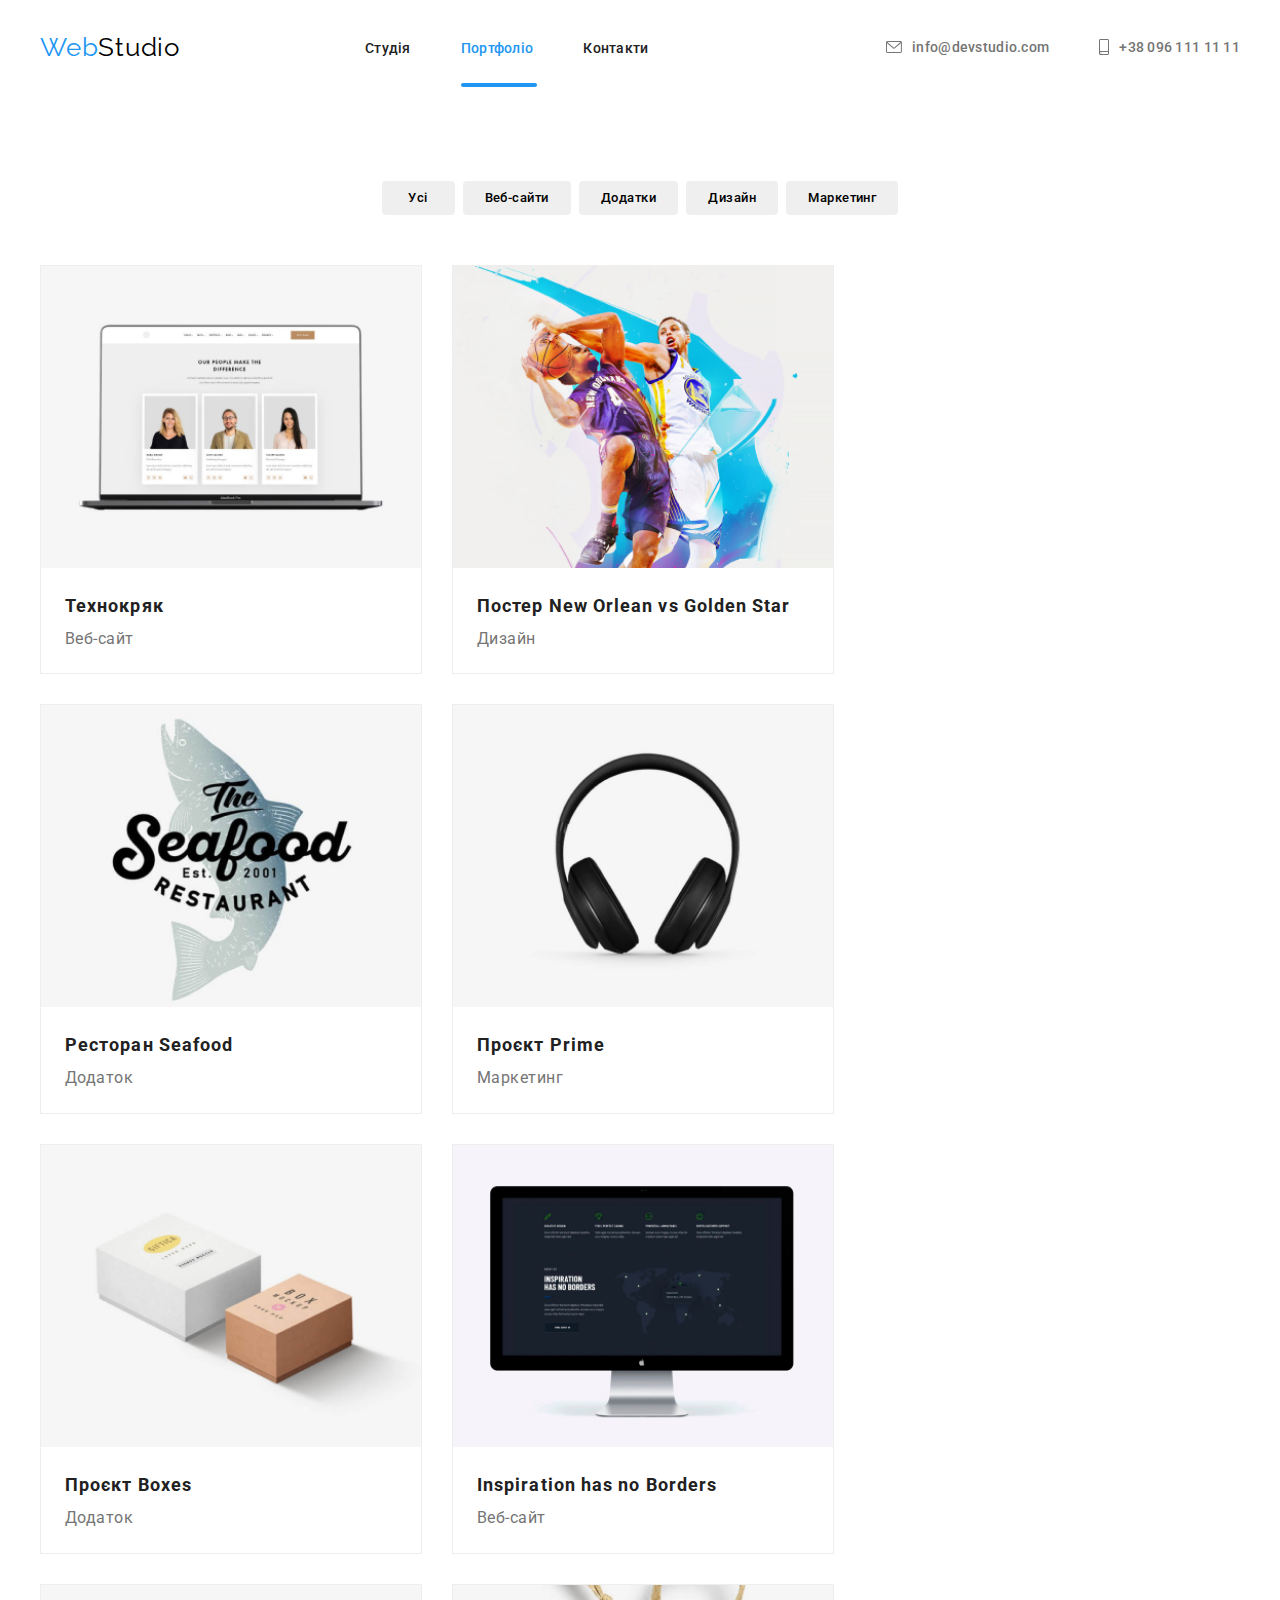
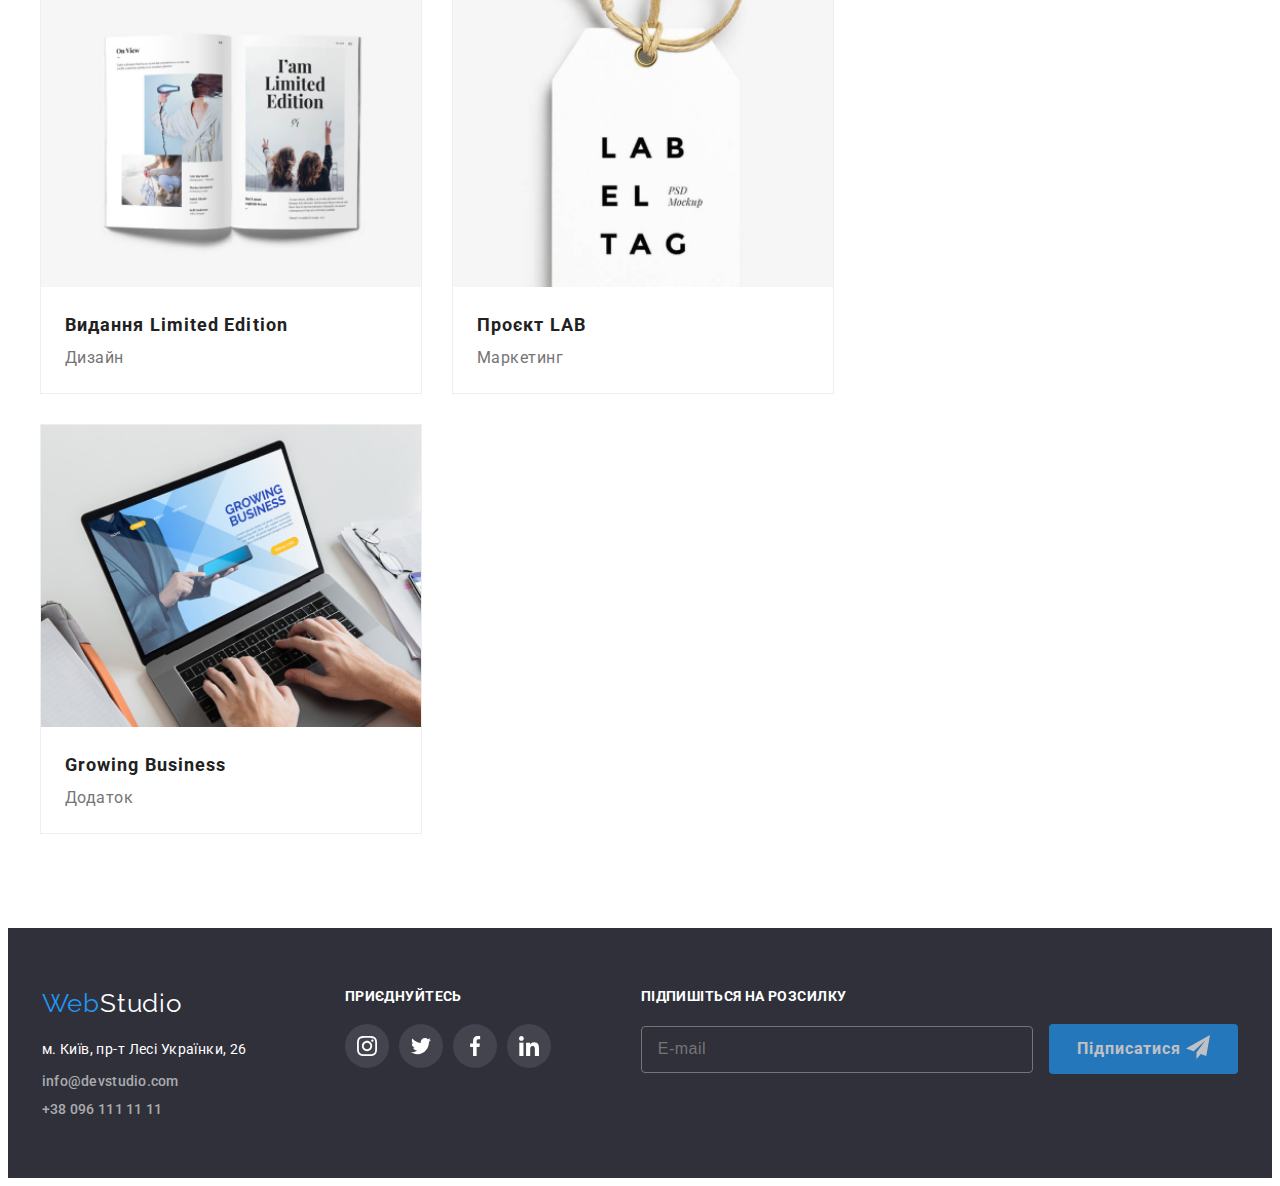
==== commit b539b8e4: "edit adaptive" ====
--- a/portfolio.html
+++ b/portfolio.html
@@ -16,7 +16,10 @@
     <header class="header">
         <div class="container header__container">
             <a href="index.html" class="link logo"><span class="logo__blue">Web</span>Studio</a>
-        <nav class="nav">
+            <svg class="btn-menu">
+                <use href="./images/svg/icons.svg#icon-menu"></use>
+            </svg>
+            <nav class="nav">
             <ul class="list nav__list">
                 <li class="nav__item"><a href="index.html" class="link nav__link">Студія</a></li>
                 <li class="nav__item"><a href="portfolio.html" class="link nav__link nav__link--current">Портфоліо</a></li>
@@ -179,7 +182,7 @@
                             </div>
                         </a>
                     </li>
-                    <li class="atalog__item">
+                    <li class="catalog__item">
                         <a class="catalog__item-tag ">
                             <div class="catalog__cont-img">
                                 <img src="images/images_portolio/macbook.jpg" alt="macbook" class="catalog__img">
--- a/css/main.min.css
+++ b/css/main.min.css
@@ -1 +1 @@
-body{font-family:Roboto}h1,h2,h3,h4,p{margin-top:0;margin-bottom:0}ul{margin-top:0;margin-bottom:0;padding-left:0}img{display:block;max-width:100%;height:auto}.list{list-style:none;padding:0}.link{text-decoration:none}.visually-hidden{position:absolute;width:1px;height:1px;margin:-1px;border:0;padding:0;white-space:nowrap;-webkit-clip-path:inset(100%);clip-path:inset(100%);clip:rect(0 0 0 0);overflow:hidden}address{font-style:normal}.container{width:1200px;margin:0 auto;padding:0 15px}.header{padding-top:24px;padding-bottom:25px}.header__container{display:-webkit-box;display:-ms-flexbox;display:flex;-webkit-box-align:center;-ms-flex-align:center;align-items:center}.nav__list{display:-webkit-box;display:-ms-flexbox;display:flex;gap:50px}.nav__link{color:#212121;font-size:14px;font-weight:500;letter-spacing:.28px;display:inline;padding:31px 0;position:relative;-webkit-transition:color 250ms cubic-bezier(0.4, 0, 0.2, 1);transition:color 250ms cubic-bezier(0.4, 0, 0.2, 1)}.nav__link:hover,.nav__link:focus{color:#2196f3}.nav__link--current{color:#2196f3}.nav__link--current::after{content:"";display:block;width:105%;height:4px;background-color:#2196f3;position:absolute;bottom:0;border-radius:5px;-webkit-transition:-webkit-transform 250ms cubic-bezier(0.4, 0, 0.2, 1);transition:-webkit-transform 250ms cubic-bezier(0.4, 0, 0.2, 1);transition:transform 250ms cubic-bezier(0.4, 0, 0.2, 1);transition:transform 250ms cubic-bezier(0.4, 0, 0.2, 1), -webkit-transform 250ms cubic-bezier(0.4, 0, 0.2, 1)}.nav__link--current:hover::after{-webkit-transform:scale(1.2);-ms-transform:scale(1.2);transform:scale(1.2)}.contact__list{display:-webkit-box;display:-ms-flexbox;display:flex;gap:50px;margin-left:auto}.contact__link{display:-webkit-box;display:-ms-flexbox;display:flex;-webkit-box-align:center;-ms-flex-align:center;align-items:center;gap:10px;color:#757575;font-size:14px;font-weight:500;letter-spacing:.28px;-webkit-transition:color 250ms cubic-bezier(0.4, 0, 0.2, 1);transition:color 250ms cubic-bezier(0.4, 0, 0.2, 1)}.contact__link:hover,.contact__link:focus{color:#2196f3}.contact__icon{fill:#757575;-webkit-transition:fill 250ms cubic-bezier(0.4, 0, 0.2, 1);transition:fill 250ms cubic-bezier(0.4, 0, 0.2, 1)}.contact__link:hover .contact__icon,.contact__link:focus .contact__icon{fill:#2196f3}.hero{background-image:-webkit-gradient(linear, left top, left bottom, from(rgba(47, 48, 58, 0.4)), to(rgba(47, 48, 58, 0.4))),url("../images/hero_bg.png");background-image:linear-gradient(rgba(47, 48, 58, 0.4), rgba(47, 48, 58, 0.4)),url("../images/hero_bg.png");background-repeat:no-repeat;background-position:center;padding-top:200px;padding-bottom:200px}.hero__title{color:#fff;text-align:center;font-size:44px;font-weight:900;line-height:1.36;letter-spacing:2.64px;text-transform:uppercase;padding-bottom:30px}.advantage{padding-top:94px;padding-bottom:94px}.advantage__list{display:-webkit-box;display:-ms-flexbox;display:flex;gap:30px}.advantage__item{-ms-flex-preferred-size:calc((100% - 90px)/3);flex-basis:calc((100% - 90px)/3)}.advantage__item::before{content:"";display:block;height:120px;border:none;background-image:url("../images/svg/antenna.svg");background-repeat:no-repeat;background-position:center;background-size:70px 70px;border-radius:4px;background-color:#f5f4fa;margin-bottom:30px}.advantage__item:nth-child(2)::before{background-image:url("../images/svg/clock.svg")}.advantage__item:nth-child(3)::before{background-image:url("../images/svg/diagram.svg")}.advantage__item:nth-child(4)::before{background-image:url("../images/svg/astronaut.svg")}.advantage__title{color:#212121;font-size:14px;letter-spacing:.42px;margin-bottom:10px}.advantage__text{color:#757575;font-size:14px;line-height:1.71;letter-spacing:.42px}.work{padding-bottom:94px}.work__main-title{color:#212121;text-align:center;font-size:36px;letter-spacing:1.08px;margin-bottom:50px}.work__list{display:-webkit-box;display:-ms-flexbox;display:flex;gap:30px}.work__item{position:relative}.work__title{color:#fff;text-align:center;font-size:14px;line-height:normal;letter-spacing:.42px;text-transform:uppercase;position:absolute;padding-top:27px;padding-bottom:27px;width:370px;bottom:0;background:rgba(47,48,58,.8)}.team{background-color:#f5f4fa;padding-top:94px;padding-bottom:94px}.team__title{color:#212121;text-align:center;font-size:36px;letter-spacing:1.08px;margin-bottom:50px}.team__list{display:-webkit-box;display:-ms-flexbox;display:flex;gap:30px}.team__item{background-color:#fff;border-radius:4px;-webkit-box-shadow:0px 2px 1px 0px rgba(0,0,0,.2),0px 1px 1px 0px rgba(0,0,0,.14),0px 1px 3px 0px rgba(0,0,0,.12);box-shadow:0px 2px 1px 0px rgba(0,0,0,.2),0px 1px 1px 0px rgba(0,0,0,.14),0px 1px 3px 0px rgba(0,0,0,.12)}.team__img{width:270px;height:260px}.team__name{color:#212121;text-align:center;font-size:16px;font-weight:500;letter-spacing:.48px;margin-top:30px;margin-bottom:10px}.team__profession{color:#757575;text-align:center;letter-spacing:.48px}.team-soc-links{display:-webkit-box;display:-ms-flexbox;display:flex;padding:16px 32px 30px;gap:10px}.team-soc-links__link{border-radius:50%;padding:12px;width:44px;height:44px;display:-webkit-box;display:-ms-flexbox;display:flex;-webkit-box-align:center;-ms-flex-align:center;align-items:center;-webkit-box-pack:center;-ms-flex-pack:center;justify-content:center;-webkit-transition:background-color 250ms cubic-bezier(0.4, 0, 0.2, 1);transition:background-color 250ms cubic-bezier(0.4, 0, 0.2, 1)}.team-soc-links__link:hover,.team-soc-links__link:focus{background-color:#2196f3;cursor:pointer}.team-soc-links__link:hover .team-soc-links__svg,.team-soc-links__link:focus .team-soc-links__svg{fill:#fff}.team-soc-links__svg{fill:#afb1b8;-webkit-transition:fill 250ms cubic-bezier(0.4, 0, 0.2, 1);transition:fill 250ms cubic-bezier(0.4, 0, 0.2, 1)}.clients{padding-top:94px;padding-bottom:94px}.clients__title{color:#212121;text-align:center;font-size:36px;letter-spacing:1.08px}.clients__list{display:-webkit-box;display:-ms-flexbox;display:flex;margin-top:50px;gap:30px}.clients__list__item{width:170px;height:92px;padding:16px 32px;position:relative}.clients__list__item__link{fill:#afb1b8;height:inherit;width:inherit;position:absolute;bottom:0;right:0;display:-webkit-box;display:-ms-flexbox;display:flex;-webkit-box-align:center;-ms-flex-align:center;align-items:center;-webkit-box-pack:center;-ms-flex-pack:center;justify-content:center;border:#afb1b8 1px solid;border-radius:4px;-webkit-transition:fill 250ms cubic-bezier(0.4, 0, 0.2, 1),border 250ms cubic-bezier(0.4, 0, 0.2, 1);transition:fill 250ms cubic-bezier(0.4, 0, 0.2, 1),border 250ms cubic-bezier(0.4, 0, 0.2, 1)}.clients__list__item__link:hover{fill:#2196f3;border-color:#2196f3;cursor:pointer}.footer{background-color:#2f303a;padding-top:60px;padding-bottom:60px}.footer__address__link__map{color:#fff;font-size:14px;line-height:1.71;letter-spacing:.42px;-webkit-transition:color 250ms cubic-bezier(0.4, 0, 0.2, 1);transition:color 250ms cubic-bezier(0.4, 0, 0.2, 1)}.footer__address__link__map:hover,.footer__address__link__map:focus{color:#2196f3}.footer__address__link{color:rgba(255,255,255,.6);font-size:14px;font-weight:500;letter-spacing:.28px;-webkit-transition:color 250ms cubic-bezier(0.4, 0, 0.2, 1);transition:color 250ms cubic-bezier(0.4, 0, 0.2, 1)}.footer__address__link:hover,.footer__address__link:focus{color:#2196f3}.footer-wrapper-links__item:not(:last-child){margin-bottom:9px}.footer__container{display:-webkit-box;display:-ms-flexbox;display:flex}.footer-wrapper-links{margin-right:70px}.footer-soc-links{margin-right:90px}.footer-soc-links__title{color:#fff;font-size:14px;letter-spacing:.42px;margin-bottom:20px}.footer-soc-links__list{display:-webkit-box;display:-ms-flexbox;display:flex;gap:10px;-webkit-box-orient:horizontal;-webkit-box-direction:normal;-ms-flex-direction:row;flex-direction:row}.footer-soc-links__link{display:-webkit-box;display:-ms-flexbox;display:flex;-webkit-box-align:center;-ms-flex-align:center;align-items:center;-webkit-box-pack:center;-ms-flex-pack:center;justify-content:center;width:44px;height:44px;border-radius:50%;background-color:#43444d;-webkit-transition:background-color 250ms cubic-bezier(0.4, 0, 0.2, 1);transition:background-color 250ms cubic-bezier(0.4, 0, 0.2, 1)}.footer-soc-links__link:hover,.footer-soc-links__link:focus{background-color:#2196f3}.footer-soc-links__svg{fill:#fff}.footer-form__title{color:#fff;font-size:14px;letter-spacing:.42px;margin-bottom:20px}.footer-form__input{width:358px;padding:15px 16px;border-radius:4px;border:1px solid #757575;background-color:#2f303a;margin-right:12px;outline:none;-webkit-transition:border 250ms cubic-bezier(0.4, 0, 0.2, 1);transition:border 250ms cubic-bezier(0.4, 0, 0.2, 1)}.footer-form__input::-webkit-input-placeholder{color:#757575;font-size:16px;font-weight:400;line-height:20px;letter-spacing:.48px}.footer-form__input::-moz-placeholder{color:#757575;font-size:16px;font-weight:400;line-height:20px;letter-spacing:.48px}.footer-form__input:-ms-input-placeholder{color:#757575;font-size:16px;font-weight:400;line-height:20px;letter-spacing:.48px}.footer-form__input::-ms-input-placeholder{color:#757575;font-size:16px;font-weight:400;line-height:20px;letter-spacing:.48px}.footer-form__input::placeholder{color:#757575;font-size:16px;font-weight:400;line-height:20px;letter-spacing:.48px}.footer-form__input:focus,.footer-form__input:hover{border-color:#2196f3}.btn__icon{fill:#fff;margin-bottom:-5px}.backdrop{position:fixed;top:0;left:0;width:100%;height:100%;background-color:rgba(0,0,0,.2);opacity:1;-webkit-transition:opacity 500ms linear;transition:opacity 500ms linear}.backdrop.is-hidden{opacity:0;pointer-events:none}.no-scroll{overflow:hidden}.modal__hero{position:absolute;top:50%;left:50%;min-width:530px;min-height:580px;padding:40px;background-color:#fff;border-radius:4px;-webkit-transform:translate(-50%, -50%);-ms-transform:translate(-50%, -50%);transform:translate(-50%, -50%);-webkit-box-shadow:0px 2px 1px 0px rgba(0,0,0,.2),0px 1px 1px 0px rgba(0,0,0,.14),0px 1px 3px 0px rgba(0,0,0,.12);box-shadow:0px 2px 1px 0px rgba(0,0,0,.2),0px 1px 1px 0px rgba(0,0,0,.14),0px 1px 3px 0px rgba(0,0,0,.12);-webkit-transition:-webkit-transform 500ms linear;transition:-webkit-transform 500ms linear;transition:transform 500ms linear;transition:transform 500ms linear, -webkit-transform 500ms linear}.backdrop.is-hidden .modal__hero{-webkit-transform:translate(-50%, -50%) scale(0.5);-ms-transform:translate(-50%, -50%) scale(0.5);transform:translate(-50%, -50%) scale(0.5)}.modal__close-btn{border:1px solid rgba(0,0,0,.1);border-radius:50%;padding:6px;display:-webkit-box;display:-ms-flexbox;display:flex;-webkit-box-align:center;-ms-flex-align:center;align-items:center;-webkit-box-pack:center;-ms-flex-pack:center;justify-content:center;background:none;position:absolute;right:8px;top:8px;-webkit-transition:fill 250ms cubic-bezier(0.4, 0, 0.2, 1);transition:fill 250ms cubic-bezier(0.4, 0, 0.2, 1);cursor:pointer}.modal__close-btn:focus,.modal__close-btn:hover{fill:#2196f3}.modal__title{color:#212121;text-align:center;font-size:20px;font-weight:700;line-height:normal;letter-spacing:.6px;margin-bottom:12px}.modal__label{color:#757575;font-size:12px;letter-spacing:.12px;position:relative;display:block;margin-bottom:10px}.modal__label:nth-child(4){margin-bottom:20px}.modal__label-input{margin-top:4px;padding:12px 42px;width:100%;border-radius:4px;border:1px solid rgba(33,33,33,.2);outline:none;-webkit-transition:border 250ms cubic-bezier(0.4, 0, 0.2, 1);transition:border 250ms cubic-bezier(0.4, 0, 0.2, 1)}.modal__label-input:focus,.modal__label-input:hover{border:1px solid #2196f3}.modal__label-input:hover+.modal__label-svg,.modal__label-input:focus+.modal__label-svg{fill:#2196f3}.modal__label-svg{position:absolute;bottom:11px;left:12px;-webkit-transition:fill 250ms cubic-bezier(0.4, 0, 0.2, 1);transition:fill 250ms cubic-bezier(0.4, 0, 0.2, 1)}.modal__label-textarea{resize:none;padding:12px 16px;height:96px;margin-top:4px;width:100%;border-radius:4px;border:1px solid rgba(33,33,33,.2);outline:none;-webkit-transition:border 250ms cubic-bezier(0.4, 0, 0.2, 1);transition:border 250ms cubic-bezier(0.4, 0, 0.2, 1)}.modal__label-textarea:focus,.modal__label-textarea:hover{border:1px solid #2196f3}.modal__label-textarea::-webkit-input-placeholder{color:#757575;font-family:Roboto;font-size:12px;font-weight:400;letter-spacing:.12px}.modal__label-textarea::-moz-placeholder{color:#757575;font-family:Roboto;font-size:12px;font-weight:400;letter-spacing:.12px}.modal__label-textarea:-ms-input-placeholder{color:#757575;font-family:Roboto;font-size:12px;font-weight:400;letter-spacing:.12px}.modal__label-textarea::-ms-input-placeholder{color:#757575;font-family:Roboto;font-size:12px;font-weight:400;letter-spacing:.12px}.modal__label-textarea::placeholder{color:#757575;font-family:Roboto;font-size:12px;font-weight:400;letter-spacing:.12px}.modal__check{display:-webkit-box;display:-ms-flexbox;display:flex;-webkit-box-pack:center;-ms-flex-pack:center;justify-content:center}.modal__input-check{margin-right:7px}.modal__text-agree{color:#757575;font-size:14px;line-height:24px;letter-spacing:.42px}.modal__label__link__agree{color:#2196f3;text-decoration-line:underline}.portfolio{padding-top:94px;padding-bottom:94px}.filter-list{display:-webkit-box;display:-ms-flexbox;display:flex;margin-bottom:50px;gap:8px;-webkit-box-pack:center;-ms-flex-pack:center;justify-content:center}.filter-list__btn{min-width:73px;padding:6px 22px;border-radius:4px;border:none;line-height:1.62;font-weight:500;letter-spacing:.48px;font-family:inherit;-webkit-transition:background-color 250ms cubic-bezier(0.4, 0, 0.2, 1),color 250ms cubic-bezier(0.4, 0, 0.2, 1),-webkit-box-shadow 250ms cubic-bezier(0.4, 0, 0.2, 1);transition:background-color 250ms cubic-bezier(0.4, 0, 0.2, 1),color 250ms cubic-bezier(0.4, 0, 0.2, 1),-webkit-box-shadow 250ms cubic-bezier(0.4, 0, 0.2, 1);transition:background-color 250ms cubic-bezier(0.4, 0, 0.2, 1),box-shadow 250ms cubic-bezier(0.4, 0, 0.2, 1),color 250ms cubic-bezier(0.4, 0, 0.2, 1);transition:background-color 250ms cubic-bezier(0.4, 0, 0.2, 1),box-shadow 250ms cubic-bezier(0.4, 0, 0.2, 1),color 250ms cubic-bezier(0.4, 0, 0.2, 1),-webkit-box-shadow 250ms cubic-bezier(0.4, 0, 0.2, 1)}.filter-list__btn:hover,.filter-list__btn:focus{background:#2196f3;color:#fff;cursor:pointer;-webkit-box-shadow:0px 2px 2px 0px rgba(0,0,0,.12),0px 1px 2px 0px rgba(0,0,0,.08),0px 3px 1px 0px rgba(0,0,0,.1);box-shadow:0px 2px 2px 0px rgba(0,0,0,.12),0px 1px 2px 0px rgba(0,0,0,.08),0px 3px 1px 0px rgba(0,0,0,.1)}.catalog{display:-webkit-box;display:-ms-flexbox;display:flex;-ms-flex-wrap:wrap;flex-wrap:wrap;gap:30px}.catalog__item{-ms-flex-preferred-size:calc((100% - 60px)/3);flex-basis:calc((100% - 60px)/3);border:1px solid #eee}.catalog__item-tag{display:block;-webkit-transition:-webkit-box-shadow 250ms cubic-bezier(0.4, 0, 0.2, 1);transition:-webkit-box-shadow 250ms cubic-bezier(0.4, 0, 0.2, 1);transition:box-shadow 250ms cubic-bezier(0.4, 0, 0.2, 1);transition:box-shadow 250ms cubic-bezier(0.4, 0, 0.2, 1), -webkit-box-shadow 250ms cubic-bezier(0.4, 0, 0.2, 1)}.catalog__item-tag:hover,.catalog__item-tag:focus{-webkit-box-shadow:1px 4px 6px 0px rgba(0,0,0,.16),0px 4px 4px 0px rgba(0,0,0,.06),0px 1px 1px 0px rgba(0,0,0,.12);box-shadow:1px 4px 6px 0px rgba(0,0,0,.16),0px 4px 4px 0px rgba(0,0,0,.06),0px 1px 1px 0px rgba(0,0,0,.12);cursor:pointer}.catalog__cont-img{position:relative;overflow:hidden}.catalog__cont-img:hover .catalog__overlay{-webkit-transform:translateY(0);-ms-transform:translateY(0);transform:translateY(0)}.catalog__img{position:relative}.catalog__overlay{position:absolute;top:0;left:0;width:100%;height:100%;background-color:#2196f3;padding:63px 24px;-webkit-transform:translateY(101%);-ms-transform:translateY(101%);transform:translateY(101%);-webkit-transition:-webkit-transform 250ms cubic-bezier(0.4, 0, 0.2, 1);transition:-webkit-transform 250ms cubic-bezier(0.4, 0, 0.2, 1);transition:transform 250ms cubic-bezier(0.4, 0, 0.2, 1);transition:transform 250ms cubic-bezier(0.4, 0, 0.2, 1), -webkit-transform 250ms cubic-bezier(0.4, 0, 0.2, 1)}.catalog__overlay-text{color:#fff;font-size:18px;line-height:28px;letter-spacing:.54px}.catalog__cont-text{padding:20px 24px}.catalog__title{color:#212121;font-size:18px;line-height:2;letter-spacing:1.08px}.catalog__subtitle{color:#757575;line-height:1.87;letter-spacing:.48px}.logo__blue{color:#2196f3}.logo{color:#000;font-family:Raleway;font-size:26px;letter-spacing:.78px;margin-right:93px}.footer__logo{color:#fff;margin-bottom:20px;display:inline-block}.btn{display:block;margin:0 auto;padding:10px 32px;background:#2196f3;color:#fff;font-size:16px;font-weight:700;line-height:1.87;letter-spacing:.96px;border-radius:4px;border:none;font-family:inherit;cursor:pointer;-webkit-transition:opacity 250ms cubic-bezier(0.4, 0, 0.2, 1),-webkit-transform 250ms cubic-bezier(0.4, 0, 0.2, 1);transition:opacity 250ms cubic-bezier(0.4, 0, 0.2, 1),-webkit-transform 250ms cubic-bezier(0.4, 0, 0.2, 1);transition:transform 250ms cubic-bezier(0.4, 0, 0.2, 1),opacity 250ms cubic-bezier(0.4, 0, 0.2, 1);transition:transform 250ms cubic-bezier(0.4, 0, 0.2, 1),opacity 250ms cubic-bezier(0.4, 0, 0.2, 1),-webkit-transform 250ms cubic-bezier(0.4, 0, 0.2, 1);opacity:.7}.btn:hover,.btn:focus{cursor:pointer;opacity:1}.btn:active{-webkit-transform:scale(0.9);-ms-transform:scale(0.9);transform:scale(0.9)}.footer__btn{display:inline;padding:10px 28px}.modal__btn{margin:0 auto;padding:10px 52px;-webkit-box-shadow:0px 4px 4px 0px rgba(0,0,0,.15);box-shadow:0px 4px 4px 0px rgba(0,0,0,.15);margin-top:30px}/*# sourceMappingURL=main.min.css.map */+.footer-form__title,.footer-soc-links__title{color:#fff;font-size:14px;letter-spacing:.42px;margin-bottom:20px}.clients__title,.team__title,.work__main-title{color:#212121;font-size:36px;text-align:center;letter-spacing:1.08px}body{font-family:Roboto}h1,h2,h3,h4,p{margin-top:0;margin-bottom:0}ul{margin-top:0;margin-bottom:0;padding-left:0}img{display:block;max-width:100%;height:auto}.list{list-style:none;padding:0}.link{text-decoration:none}.visually-hidden{position:absolute;width:1px;height:1px;margin:-1px;border:0;padding:0;white-space:nowrap;-webkit-clip-path:inset(100%);clip-path:inset(100%);clip:rect(0 0 0 0);overflow:hidden}address{font-style:normal}.container{padding:0 15px;margin:0 auto;min-width:320px}@media screen and (min-width: 480px){.container{width:480px}}@media screen and (min-width: 768px){.container{width:768px}}@media screen and (min-width: 1200px){.container{width:1200px}}.header{padding-top:16px;padding-bottom:16px}@media screen and (min-width: 768px){.header{padding-top:21px;padding-bottom:21px}}@media screen and (min-width: 1200px){.header{padding-top:24px;padding-bottom:25px}}.header__container{display:-webkit-box;display:-ms-flexbox;display:flex;-webkit-box-align:center;-ms-flex-align:center;align-items:center}.btn-menu{display:block;margin-left:auto;width:40px;height:40px}@media screen and (min-width: 768px){.btn-menu{display:none}}.nav{display:none}@media screen and (min-width: 768px){.nav{display:block;margin-left:87px}}@media screen and (min-width: 1200px){.nav{margin-left:92px}}.nav__list{display:-webkit-box;display:-ms-flexbox;display:flex;gap:50px}.nav__link{color:#212121;font-size:14px;font-weight:500;letter-spacing:.28px;display:inline;padding:31px 0;position:relative;-webkit-transition:color 250ms cubic-bezier(0.4, 0, 0.2, 1);transition:color 250ms cubic-bezier(0.4, 0, 0.2, 1)}.nav__link:hover,.nav__link:focus{color:#2196f3}.nav__link--current{color:#2196f3}.nav__link--current::after{content:"";display:block;width:105%;height:4px;background-color:#2196f3;position:absolute;border-radius:5px;-webkit-transition:-webkit-transform 250ms cubic-bezier(0.4, 0, 0.2, 1);transition:-webkit-transform 250ms cubic-bezier(0.4, 0, 0.2, 1);transition:transform 250ms cubic-bezier(0.4, 0, 0.2, 1);transition:transform 250ms cubic-bezier(0.4, 0, 0.2, 1), -webkit-transform 250ms cubic-bezier(0.4, 0, 0.2, 1)}@media screen and (min-width: 768px){.nav__link--current::after{bottom:-2px}}@media screen and (min-width: 1200px){.nav__link--current::after{bottom:0}}.nav__link--current:hover::after{-webkit-transform:scale(1.2);-ms-transform:scale(1.2);transform:scale(1.2)}.contact__list{display:none}@media screen and (min-width: 768px){.contact__list{display:-webkit-box;display:-ms-flexbox;display:flex;gap:10px;margin-left:auto;-webkit-box-orient:vertical;-webkit-box-direction:normal;-ms-flex-direction:column;flex-direction:column}}@media screen and (min-width: 1200px){.contact__list{display:-webkit-box;display:-ms-flexbox;display:flex;gap:50px;margin-left:auto;-webkit-box-orient:horizontal;-webkit-box-direction:normal;-ms-flex-direction:row;flex-direction:row}}.contact__link{display:-webkit-box;display:-ms-flexbox;display:flex;gap:10px;-webkit-box-align:center;-ms-flex-align:center;align-items:center;color:#757575;font-size:14px;font-weight:500;letter-spacing:.28px;-webkit-transition:color 250ms cubic-bezier(0.4, 0, 0.2, 1);transition:color 250ms cubic-bezier(0.4, 0, 0.2, 1)}.contact__link:hover,.contact__link:focus{color:#2196f3}.contact__icon{fill:#757575;-webkit-transition:fill 250ms cubic-bezier(0.4, 0, 0.2, 1);transition:fill 250ms cubic-bezier(0.4, 0, 0.2, 1)}.contact__link:hover .contact__icon,.contact__link:focus .contact__icon{fill:#2196f3}.hero{background-image:-webkit-gradient(linear, left top, left bottom, from(rgba(47, 48, 58, 0.4)), to(rgba(47, 48, 58, 0.4))),url("../images/hero_bg.png");background-image:linear-gradient(rgba(47, 48, 58, 0.4), rgba(47, 48, 58, 0.4)),url("../images/hero_bg.png");background-repeat:no-repeat;background-position:center;padding-top:118px;padding-bottom:118px;background-size:cover}@media screen and (min-width: 1200px){.hero{padding-top:200px;padding-bottom:200px}}.hero__title{color:#fff;text-align:center;font-weight:900;line-height:1.36;letter-spacing:2.64px;text-transform:uppercase;padding-bottom:30px;font-size:26px}@media screen and (min-width: 1200px){.hero__title{font-size:44px}}.advantage{padding-top:60px;padding-bottom:60px}@media screen and (min-width: 1200px){.advantage{padding-top:94px;padding-bottom:94px}}.advantage__list{-webkit-box-orient:vertical;-webkit-box-direction:normal;-ms-flex-direction:column;flex-direction:column;display:-webkit-box;display:-ms-flexbox;display:flex;gap:30px}@media screen and (min-width: 768px){.advantage__list{-webkit-box-orient:horizontal;-webkit-box-direction:normal;-ms-flex-direction:row;flex-direction:row;-ms-flex-wrap:wrap;flex-wrap:wrap}}@media screen and (min-width: 1200px){.advantage__list{-ms-flex-wrap:nowrap;flex-wrap:nowrap}}.advantage__item{-ms-flex-preferred-size:calc((100% - 30px*(4 - 1))/4);flex-basis:calc((100% - 30px*(4 - 1))/4)}@media screen and (min-width: 768px){.advantage__item{-ms-flex-preferred-size:calc((100% - 30px*(2 - 1))/2);flex-basis:calc((100% - 30px*(2 - 1))/2);width:354px;height:224px}}@media screen and (min-width: 1200px){.advantage__item{width:270px;height:248px}}.advantage__item::before{content:"";display:block;height:120px;border:none;background-image:url("../images/svg/antenna.svg");background-repeat:no-repeat;background-position:center;background-size:70px 70px;border-radius:4px;background-color:#f5f4fa;margin-bottom:30px}.advantage__item:nth-child(2)::before{background-image:url("../images/svg/clock.svg")}.advantage__item:nth-child(3)::before{background-image:url("../images/svg/diagram.svg")}.advantage__item:nth-child(4)::before{background-image:url("../images/svg/astronaut.svg")}.advantage__title{color:#212121;font-size:14px;letter-spacing:.42px;margin-bottom:10px}.advantage__text{color:#757575;font-size:14px;letter-spacing:.42px;line-height:1.71}.work{padding-bottom:94px;display:none}@media screen and (min-width: 1200px){.work{display:block}}.work__main-title{margin-bottom:50px}.work__list{display:-webkit-box;display:-ms-flexbox;display:flex;gap:30px}.work__item{position:relative}.work__title{color:#fff;text-align:center;font-size:14px;line-height:normal;letter-spacing:.42px;text-transform:uppercase;position:absolute;padding-top:27px;padding-bottom:27px;width:370px;bottom:0;background:rgba(47,48,58,.8)}.team{background-color:#f5f4fa;padding-top:60px;padding-bottom:60px}@media screen and (min-width: 768px){.team{padding-top:123px}}@media screen and (min-width: 1200px){.team{padding-top:94px;padding-bottom:94px}}.team__title{margin-bottom:50px;font-size:28px}@media screen and (min-width: 768px){.team__title{display:none}}@media screen and (min-width: 1200px){.team__title{display:block;font-size:36px}}.team__list{display:-webkit-box;display:-ms-flexbox;display:flex;gap:30px;-ms-flex-wrap:wrap;flex-wrap:wrap;-webkit-box-pack:center;-ms-flex-pack:center;justify-content:center}.team__item{display:-webkit-box;display:-ms-flexbox;display:flex;-webkit-box-orient:vertical;-webkit-box-direction:normal;-ms-flex-direction:column;flex-direction:column;-webkit-box-align:center;-ms-flex-align:center;align-items:center;background-color:#fff;border-radius:4px;-webkit-box-shadow:0px 2px 1px 0px rgba(0,0,0,.2),0px 1px 1px 0px rgba(0,0,0,.14),0px 1px 3px 0px rgba(0,0,0,.12);box-shadow:0px 2px 1px 0px rgba(0,0,0,.2),0px 1px 1px 0px rgba(0,0,0,.14),0px 1px 3px 0px rgba(0,0,0,.12);width:100%;-ms-flex-preferred-size:calc((100% - 30px*(1 - 1))/1);flex-basis:calc((100% - 30px*(1 - 1))/1)}@media screen and (min-width: 768px){.team__item{-ms-flex-preferred-size:calc((100% - 30px*(2 - 1))/2);flex-basis:calc((100% - 30px*(2 - 1))/2)}}@media screen and (min-width: 1200px){.team__item{-ms-flex-preferred-size:calc((100% - 30px*(4 - 1))/4);flex-basis:calc((100% - 30px*(4 - 1))/4)}}.team__name{color:#212121;text-align:center;font-size:16px;font-weight:500;letter-spacing:.48px;margin-top:30px;margin-bottom:10px}.team__profession{color:#757575;text-align:center;letter-spacing:.48px}.team-soc-links{display:-webkit-box;display:-ms-flexbox;display:flex;gap:10px;padding:16px 32px 30px}.team-soc-links__link{border-radius:50%;padding:12px;width:44px;height:44px;display:-webkit-box;display:-ms-flexbox;display:flex;-webkit-box-align:center;-ms-flex-align:center;align-items:center;-webkit-box-pack:center;-ms-flex-pack:center;justify-content:center;-webkit-transition:background-color 250ms cubic-bezier(0.4, 0, 0.2, 1);transition:background-color 250ms cubic-bezier(0.4, 0, 0.2, 1)}.team-soc-links__link:hover,.team-soc-links__link:focus{background-color:#2196f3;cursor:pointer}.team-soc-links__link:hover .team-soc-links__svg,.team-soc-links__link:focus .team-soc-links__svg{fill:#fff}.team-soc-links__svg{fill:#afb1b8;-webkit-transition:fill 250ms cubic-bezier(0.4, 0, 0.2, 1);transition:fill 250ms cubic-bezier(0.4, 0, 0.2, 1)}.clients{padding-top:60px;padding-bottom:60px}@media screen and (min-width: 1200px){.clients{padding-top:94px;padding-bottom:94px}}.clients__list{display:-webkit-box;display:-ms-flexbox;display:flex;gap:30px;margin-top:30px;-ms-flex-wrap:wrap;flex-wrap:wrap}@media screen and (min-width: 768px){.clients__list{-webkit-box-pack:center;-ms-flex-pack:center;justify-content:center}}@media screen and (min-width: 1200px){.clients__list{margin-top:50px}}.clients__item{padding:16px 32px;position:relative;-ms-flex-preferred-size:calc((100% - 30px*(2 - 1))/2);flex-basis:calc((100% - 30px*(2 - 1))/2)}@media screen and (min-width: 768px){.clients__item{-ms-flex-preferred-size:calc((100% - 30px*(3 - 1))/3);flex-basis:calc((100% - 30px*(3 - 1))/3)}}@media screen and (min-width: 1200px){.clients__item{-ms-flex-preferred-size:calc((100% - 30px*(4 - 1))/4);flex-basis:calc((100% - 30px*(4 - 1))/4)}}.clients__link{fill:#afb1b8;width:100%;position:absolute;bottom:0;right:0;display:-webkit-box;display:-ms-flexbox;display:flex;-webkit-box-align:center;-ms-flex-align:center;align-items:center;-webkit-box-pack:center;-ms-flex-pack:center;justify-content:center;border:#afb1b8 1px solid;border-radius:4px;-webkit-transition:fill 250ms cubic-bezier(0.4, 0, 0.2, 1),border 250ms cubic-bezier(0.4, 0, 0.2, 1);transition:fill 250ms cubic-bezier(0.4, 0, 0.2, 1),border 250ms cubic-bezier(0.4, 0, 0.2, 1)}.clients__link:hover{fill:#2196f3;border-color:#2196f3;cursor:pointer}.footer{background-color:#2f303a;padding-top:60px;padding-bottom:60px}.footer__address__link__map{color:#fff;font-size:14px;line-height:1.71;letter-spacing:.42px;-webkit-transition:color 250ms cubic-bezier(0.4, 0, 0.2, 1);transition:color 250ms cubic-bezier(0.4, 0, 0.2, 1)}.footer__address__link__map:hover,.footer__address__link__map:focus{color:#2196f3}.footer__address__link{color:rgba(255,255,255,.6);font-size:14px;font-weight:500;letter-spacing:.28px;-webkit-transition:color 250ms cubic-bezier(0.4, 0, 0.2, 1);transition:color 250ms cubic-bezier(0.4, 0, 0.2, 1)}.footer__address__link:hover,.footer__address__link:focus{color:#2196f3}.footer-wrapper-links__item:not(:last-child){margin-bottom:9px}.footer__container{display:-webkit-box;display:-ms-flexbox;display:flex;-webkit-box-orient:vertical;-webkit-box-direction:normal;-ms-flex-direction:column;flex-direction:column;gap:30px}@media screen and (min-width: 768px){.footer__container{-webkit-box-orient:horizontal;-webkit-box-direction:normal;-ms-flex-direction:row;flex-direction:row;-ms-flex-wrap:wrap;flex-wrap:wrap;-webkit-box-pack:center;-ms-flex-pack:center;justify-content:center;gap:60px}}@media screen and (min-width: 1200px){.footer__container{-ms-flex-wrap:nowrap;flex-wrap:nowrap;gap:unset}}.footer-wrapper-links{display:-webkit-box;display:-ms-flexbox;display:flex;-webkit-box-align:center;-ms-flex-align:center;align-items:center;-webkit-box-orient:vertical;-webkit-box-direction:normal;-ms-flex-direction:column;flex-direction:column}@media screen and (min-width: 768px){.footer-wrapper-links{margin-right:165px}}@media screen and (min-width: 1200px){.footer-wrapper-links{margin-right:70px;-webkit-box-align:baseline;-ms-flex-align:baseline;align-items:baseline}}.footer-wrapper-links__list{display:-webkit-box;display:-ms-flexbox;display:flex;-webkit-box-orient:vertical;-webkit-box-direction:normal;-ms-flex-direction:column;flex-direction:column;-webkit-box-align:center;-ms-flex-align:center;align-items:center}@media screen and (min-width: 1200px){.footer-wrapper-links__list{display:block}}.footer-soc-links{display:-webkit-box;display:-ms-flexbox;display:flex;-webkit-box-align:center;-ms-flex-align:center;align-items:center;-webkit-box-orient:vertical;-webkit-box-direction:normal;-ms-flex-direction:column;flex-direction:column}@media screen and (min-width: 768px){.footer-soc-links{-webkit-box-pack:center;-ms-flex-pack:center;justify-content:center}}@media screen and (min-width: 1200px){.footer-soc-links{-webkit-box-align:baseline;-ms-flex-align:baseline;align-items:baseline;margin-right:90px;-webkit-box-pack:start;-ms-flex-pack:start;justify-content:flex-start}}.footer-soc-links__list{display:-webkit-box;display:-ms-flexbox;display:flex;gap:10px;-webkit-box-orient:horizontal;-webkit-box-direction:normal;-ms-flex-direction:row;flex-direction:row}.footer-soc-links__link{display:-webkit-box;display:-ms-flexbox;display:flex;-webkit-box-align:center;-ms-flex-align:center;align-items:center;-webkit-box-pack:center;-ms-flex-pack:center;justify-content:center;width:44px;height:44px;border-radius:50%;background-color:#43444d;-webkit-transition:background-color 250ms cubic-bezier(0.4, 0, 0.2, 1);transition:background-color 250ms cubic-bezier(0.4, 0, 0.2, 1)}.footer-soc-links__link:hover,.footer-soc-links__link:focus{background-color:#2196f3}.footer-soc-links__svg{fill:#fff}.footer-form__container{display:-webkit-box;display:-ms-flexbox;display:flex;-webkit-box-align:center;-ms-flex-align:center;align-items:center;-webkit-box-orient:vertical;-webkit-box-direction:normal;-ms-flex-direction:column;flex-direction:column}@media screen and (min-width: 1200px){.footer-form__container{-webkit-box-align:baseline;-ms-flex-align:baseline;align-items:baseline}}.footer-form{display:-webkit-box;display:-ms-flexbox;display:flex;-webkit-box-orient:vertical;-webkit-box-direction:normal;-ms-flex-direction:column;flex-direction:column;gap:20px}@media screen and (min-width: 1200px){.footer-form{display:block}}.footer-form__input{width:358px;padding:15px 16px;border-radius:4px;border:1px solid #757575;background-color:#2f303a;margin-right:12px;outline:none;-webkit-transition:border 250ms cubic-bezier(0.4, 0, 0.2, 1);transition:border 250ms cubic-bezier(0.4, 0, 0.2, 1)}.footer-form__input::-webkit-input-placeholder{color:#757575;font-size:16px;font-weight:400;line-height:20px;letter-spacing:.48px}.footer-form__input::-moz-placeholder{color:#757575;font-size:16px;font-weight:400;line-height:20px;letter-spacing:.48px}.footer-form__input:-ms-input-placeholder{color:#757575;font-size:16px;font-weight:400;line-height:20px;letter-spacing:.48px}.footer-form__input::-ms-input-placeholder{color:#757575;font-size:16px;font-weight:400;line-height:20px;letter-spacing:.48px}.footer-form__input::placeholder{color:#757575;font-size:16px;font-weight:400;line-height:20px;letter-spacing:.48px}.footer-form__input:focus,.footer-form__input:hover{border-color:#2196f3}.btn__icon{fill:#fff;margin-bottom:-5px}.backdrop{position:fixed;top:0;left:0;width:100%;height:100%;background-color:rgba(0,0,0,.2);opacity:1;-webkit-transition:opacity 500ms linear;transition:opacity 500ms linear}.backdrop.is-hidden{opacity:0;pointer-events:none}.no-scroll{overflow:hidden}.modal__hero{position:absolute;top:50%;left:50%;min-width:530px;min-height:580px;padding:40px;background-color:#fff;border-radius:4px;-webkit-transform:translate(-50%, -50%);-ms-transform:translate(-50%, -50%);transform:translate(-50%, -50%);-webkit-box-shadow:0px 2px 1px 0px rgba(0,0,0,.2),0px 1px 1px 0px rgba(0,0,0,.14),0px 1px 3px 0px rgba(0,0,0,.12);box-shadow:0px 2px 1px 0px rgba(0,0,0,.2),0px 1px 1px 0px rgba(0,0,0,.14),0px 1px 3px 0px rgba(0,0,0,.12);-webkit-transition:-webkit-transform 500ms linear;transition:-webkit-transform 500ms linear;transition:transform 500ms linear;transition:transform 500ms linear, -webkit-transform 500ms linear}.backdrop.is-hidden .modal__hero{-webkit-transform:translate(-50%, -50%) scale(0.5);-ms-transform:translate(-50%, -50%) scale(0.5);transform:translate(-50%, -50%) scale(0.5)}.modal__close-btn{border:1px solid rgba(0,0,0,.1);border-radius:50%;padding:6px;display:-webkit-box;display:-ms-flexbox;display:flex;-webkit-box-align:center;-ms-flex-align:center;align-items:center;-webkit-box-pack:center;-ms-flex-pack:center;justify-content:center;background:none;position:absolute;right:8px;top:8px;-webkit-transition:fill 250ms cubic-bezier(0.4, 0, 0.2, 1);transition:fill 250ms cubic-bezier(0.4, 0, 0.2, 1);cursor:pointer}.modal__close-btn:focus,.modal__close-btn:hover{fill:#2196f3}.modal__title{color:#212121;text-align:center;font-size:20px;font-weight:700;line-height:normal;letter-spacing:.6px;margin-bottom:12px}.modal__label{color:#757575;font-size:12px;letter-spacing:.12px;position:relative;display:block;margin-bottom:10px}.modal__label:nth-child(4){margin-bottom:20px}.modal__label-input{margin-top:4px;padding:12px 42px;width:100%;border-radius:4px;border:1px solid rgba(33,33,33,.2);outline:none;-webkit-transition:border 250ms cubic-bezier(0.4, 0, 0.2, 1);transition:border 250ms cubic-bezier(0.4, 0, 0.2, 1)}.modal__label-input:focus,.modal__label-input:hover{border:1px solid #2196f3}.modal__label-input:hover+.modal__label-svg,.modal__label-input:focus+.modal__label-svg{fill:#2196f3}.modal__label-svg{position:absolute;bottom:11px;left:12px;-webkit-transition:fill 250ms cubic-bezier(0.4, 0, 0.2, 1);transition:fill 250ms cubic-bezier(0.4, 0, 0.2, 1)}.modal__label-textarea{resize:none;padding:12px 16px;height:96px;margin-top:4px;width:100%;border-radius:4px;border:1px solid rgba(33,33,33,.2);outline:none;-webkit-transition:border 250ms cubic-bezier(0.4, 0, 0.2, 1);transition:border 250ms cubic-bezier(0.4, 0, 0.2, 1)}.modal__label-textarea:focus,.modal__label-textarea:hover{border:1px solid #2196f3}.modal__label-textarea::-webkit-input-placeholder{color:#757575;font-family:Roboto;font-size:12px;font-weight:400;letter-spacing:.12px}.modal__label-textarea::-moz-placeholder{color:#757575;font-family:Roboto;font-size:12px;font-weight:400;letter-spacing:.12px}.modal__label-textarea:-ms-input-placeholder{color:#757575;font-family:Roboto;font-size:12px;font-weight:400;letter-spacing:.12px}.modal__label-textarea::-ms-input-placeholder{color:#757575;font-family:Roboto;font-size:12px;font-weight:400;letter-spacing:.12px}.modal__label-textarea::placeholder{color:#757575;font-family:Roboto;font-size:12px;font-weight:400;letter-spacing:.12px}.modal__check{display:-webkit-box;display:-ms-flexbox;display:flex;-webkit-box-pack:center;-ms-flex-pack:center;justify-content:center}.modal__input-check{margin-right:7px}.modal__text-agree{color:#757575;font-size:14px;line-height:24px;letter-spacing:.42px}.modal__label__link__agree{color:#2196f3;text-decoration-line:underline}.portfolio{padding-top:60px;padding-bottom:60px}@media screen and (min-width: 1200px){.portfolio{padding-top:94px;padding-bottom:94px}}.filter-list{display:-webkit-box;display:-ms-flexbox;display:flex;gap:8px;margin-bottom:50px;-webkit-box-pack:center;-ms-flex-pack:center;justify-content:center}@media screen and (max-width: 767px){.filter-list{width:480px}}@media screen and (min-width: 768px){.filter-list{-ms-flex-wrap:wrap;flex-wrap:wrap}}@media screen and (min-width: 1200px){.filter-list{-ms-flex-wrap:nowrap;flex-wrap:nowrap}}.filter-list__btn{min-width:73px;padding:6px 22px;border-radius:4px;border:none;line-height:1.62;font-weight:500;letter-spacing:.48px;font-family:inherit;-webkit-transition:background-color 250ms cubic-bezier(0.4, 0, 0.2, 1),color 250ms cubic-bezier(0.4, 0, 0.2, 1),-webkit-box-shadow 250ms cubic-bezier(0.4, 0, 0.2, 1);transition:background-color 250ms cubic-bezier(0.4, 0, 0.2, 1),color 250ms cubic-bezier(0.4, 0, 0.2, 1),-webkit-box-shadow 250ms cubic-bezier(0.4, 0, 0.2, 1);transition:background-color 250ms cubic-bezier(0.4, 0, 0.2, 1),box-shadow 250ms cubic-bezier(0.4, 0, 0.2, 1),color 250ms cubic-bezier(0.4, 0, 0.2, 1);transition:background-color 250ms cubic-bezier(0.4, 0, 0.2, 1),box-shadow 250ms cubic-bezier(0.4, 0, 0.2, 1),color 250ms cubic-bezier(0.4, 0, 0.2, 1),-webkit-box-shadow 250ms cubic-bezier(0.4, 0, 0.2, 1)}.filter-list__btn:hover,.filter-list__btn:focus{background:#2196f3;color:#fff;cursor:pointer;-webkit-box-shadow:0px 2px 2px 0px rgba(0,0,0,.12),0px 1px 2px 0px rgba(0,0,0,.08),0px 3px 1px 0px rgba(0,0,0,.1);box-shadow:0px 2px 2px 0px rgba(0,0,0,.12),0px 1px 2px 0px rgba(0,0,0,.08),0px 3px 1px 0px rgba(0,0,0,.1)}.catalog{display:-webkit-box;display:-ms-flexbox;display:flex;gap:30px;-ms-flex-wrap:wrap;flex-wrap:wrap;-webkit-box-orient:vertical;-webkit-box-direction:normal;-ms-flex-direction:column;flex-direction:column}@media screen and (min-width: 768px){.catalog{-webkit-box-orient:horizontal;-webkit-box-direction:normal;-ms-flex-direction:row;flex-direction:row}}.catalog__item{width:100%;border:1px solid #eee;-ms-flex-preferred-size:calc((100% - 30px*(9 - 1))/9);flex-basis:calc((100% - 30px*(9 - 1))/9)}@media screen and (min-width: 768px){.catalog__item{-ms-flex-preferred-size:calc((100% - 30px*(2 - 1))/2);flex-basis:calc((100% - 30px*(2 - 1))/2)}}@media screen and (min-width: 1200px){.catalog__item{-ms-flex-preferred-size:calc((100% - 30px*(3 - 1))/3);flex-basis:calc((100% - 30px*(3 - 1))/3)}}.catalog__item-tag{display:block;-webkit-transition:-webkit-box-shadow 250ms cubic-bezier(0.4, 0, 0.2, 1);transition:-webkit-box-shadow 250ms cubic-bezier(0.4, 0, 0.2, 1);transition:box-shadow 250ms cubic-bezier(0.4, 0, 0.2, 1);transition:box-shadow 250ms cubic-bezier(0.4, 0, 0.2, 1), -webkit-box-shadow 250ms cubic-bezier(0.4, 0, 0.2, 1)}.catalog__item-tag:hover,.catalog__item-tag:focus{-webkit-box-shadow:1px 4px 6px 0px rgba(0,0,0,.16),0px 4px 4px 0px rgba(0,0,0,.06),0px 1px 1px 0px rgba(0,0,0,.12);box-shadow:1px 4px 6px 0px rgba(0,0,0,.16),0px 4px 4px 0px rgba(0,0,0,.06),0px 1px 1px 0px rgba(0,0,0,.12);cursor:pointer}.catalog__cont-img{position:relative;overflow:hidden}.catalog__cont-img:hover .catalog__overlay{-webkit-transform:translateY(0);-ms-transform:translateY(0);transform:translateY(0)}.catalog__img{position:relative;width:100%}.catalog__overlay{position:absolute;top:0;left:0;width:100%;height:100%;background-color:#2196f3;padding:63px 24px;-webkit-transform:translateY(101%);-ms-transform:translateY(101%);transform:translateY(101%);-webkit-transition:-webkit-transform 250ms cubic-bezier(0.4, 0, 0.2, 1);transition:-webkit-transform 250ms cubic-bezier(0.4, 0, 0.2, 1);transition:transform 250ms cubic-bezier(0.4, 0, 0.2, 1);transition:transform 250ms cubic-bezier(0.4, 0, 0.2, 1), -webkit-transform 250ms cubic-bezier(0.4, 0, 0.2, 1)}.catalog__overlay-text{color:#fff;font-size:18px;line-height:28px;letter-spacing:.54px}.catalog__cont-text{padding:20px 24px}.catalog__title{color:#212121;font-size:18px;line-height:2;letter-spacing:1.08px}.catalog__subtitle{color:#757575;line-height:1.87;letter-spacing:.48px}.logo__blue{color:#2196f3}.logo{color:#000;font-family:Raleway;letter-spacing:.78px;font-size:24px}@media screen and (min-width: 1200px){.logo{font-size:26px}}.footer__logo{color:#fff;margin-bottom:20px;display:inline-block}.btn{display:block;margin:0 auto;background:#2196f3;color:#fff;font-size:16px;font-weight:700;line-height:1.87;letter-spacing:.96px;border-radius:4px;border:none;font-family:inherit;cursor:pointer;-webkit-transition:opacity 250ms cubic-bezier(0.4, 0, 0.2, 1),-webkit-transform 250ms cubic-bezier(0.4, 0, 0.2, 1);transition:opacity 250ms cubic-bezier(0.4, 0, 0.2, 1),-webkit-transform 250ms cubic-bezier(0.4, 0, 0.2, 1);transition:transform 250ms cubic-bezier(0.4, 0, 0.2, 1),opacity 250ms cubic-bezier(0.4, 0, 0.2, 1);transition:transform 250ms cubic-bezier(0.4, 0, 0.2, 1),opacity 250ms cubic-bezier(0.4, 0, 0.2, 1),-webkit-transform 250ms cubic-bezier(0.4, 0, 0.2, 1);opacity:.7;padding:10px 24px}.btn:hover,.btn:focus{cursor:pointer;opacity:1}.btn:active{-webkit-transform:scale(0.9);-ms-transform:scale(0.9);transform:scale(0.9)}@media screen and (min-width: 1200px){.btn{padding:10px 32px}}.footer__btn{padding:10px 28px;display:inline}.modal__btn{padding:10px 52px;-webkit-box-shadow:0px 4px 4px 0px rgba(0,0,0,.15);box-shadow:0px 4px 4px 0px rgba(0,0,0,.15);margin-top:30px}/*# sourceMappingURL=main.min.css.map */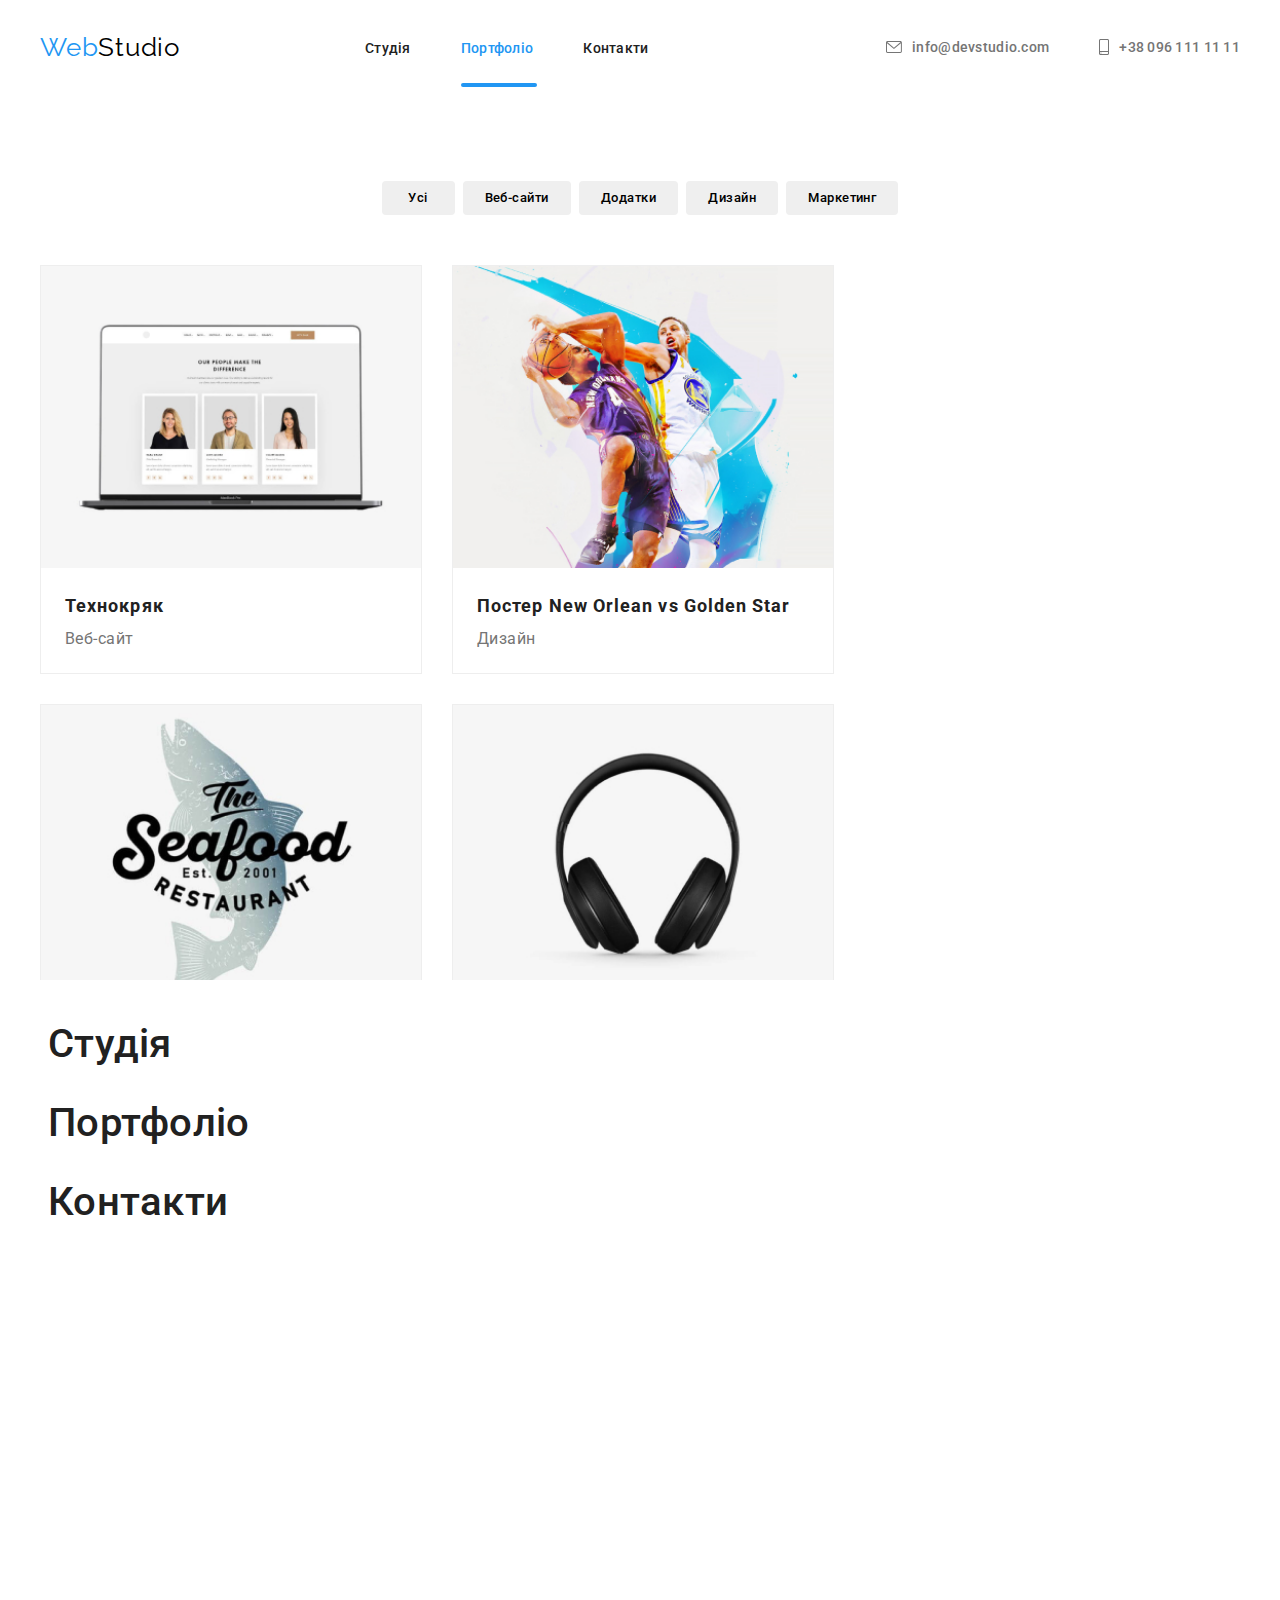
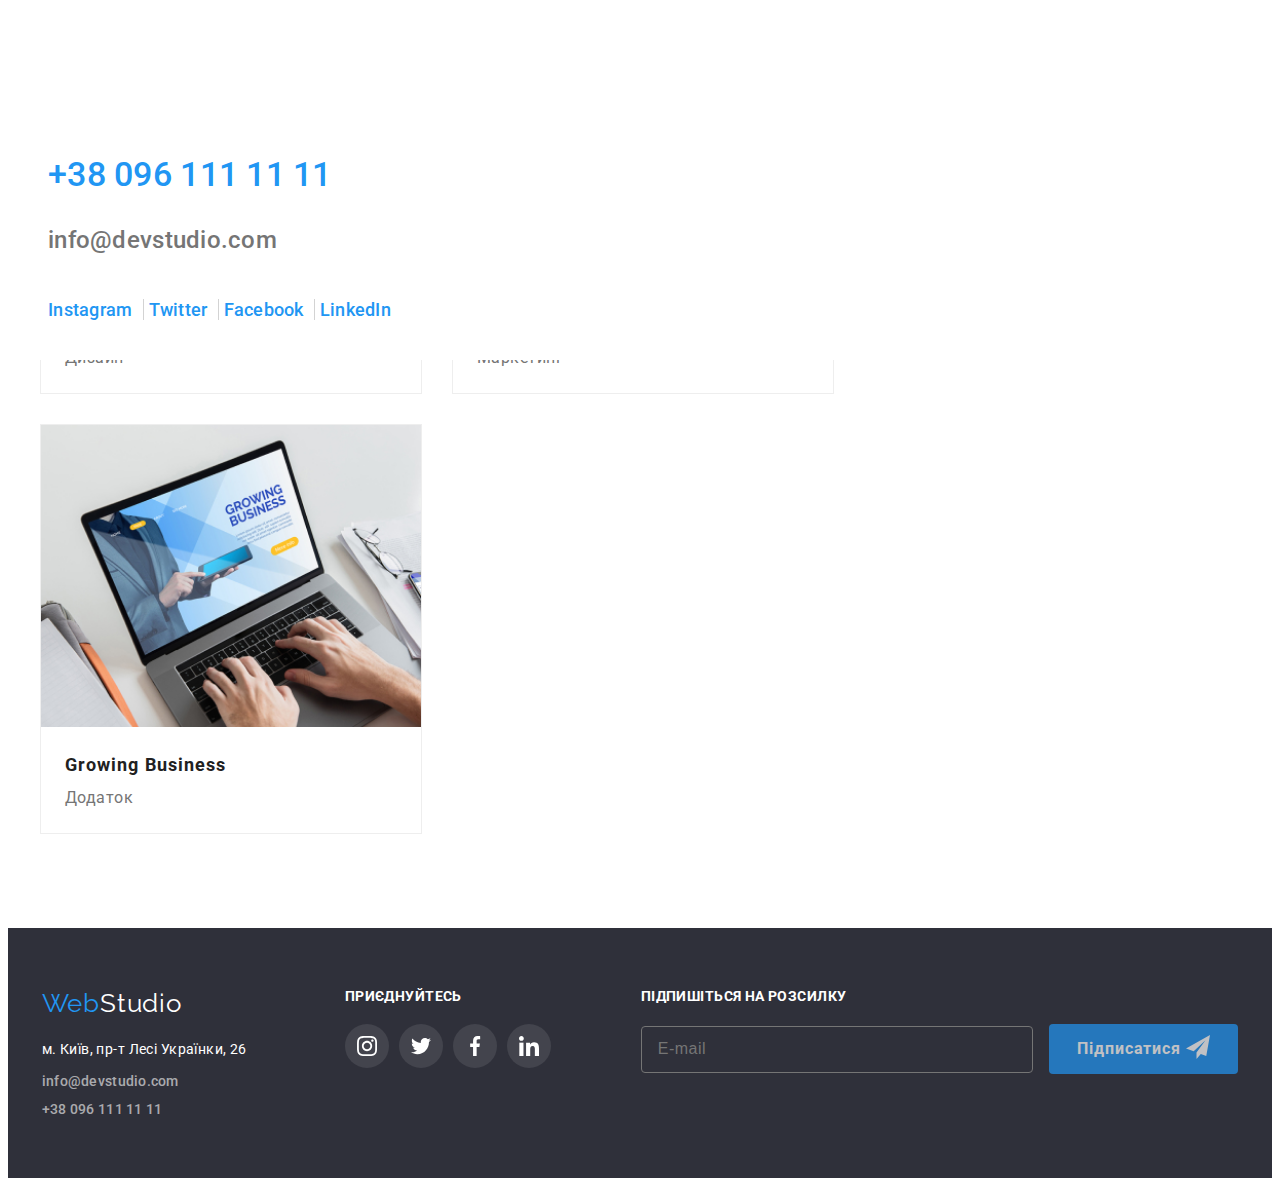
==== commit 955be9d3: "Update portfolio.html" ====
--- a/portfolio.html
+++ b/portfolio.html
@@ -16,12 +16,14 @@
     <header class="header">
         <div class="container header__container">
             <a href="index.html" class="link logo"><span class="logo__blue">Web</span>Studio</a>
-            <svg class="btn-menu">
-                <use href="./images/svg/icons.svg#icon-menu"></use>
-            </svg>
+            <button class="menu-open js-open-menu" aria-expanded="false" aria-controls="mobile-menu">
+                <svg class="mobile-menu__icon">
+                    <use href="./images/svg/icons.svg#icon-menu"></use>
+                </svg>
+            </button>
             <nav class="nav">
             <ul class="list nav__list">
-                <li class="nav__item"><a href="index.html" class="link nav__link">Студія</a></li>
+                <li class="nav__item"><a href="" class="link nav__link">Студія</a></li>
                 <li class="nav__item"><a href="portfolio.html" class="link nav__link nav__link--current">Портфоліо</a></li>
                 <li class="nav__item"><a href="" class="link nav__link">Контакти</a></li>
             </ul>
@@ -46,7 +48,35 @@
             </address>
             </li>
         </ul>
+        <div class="menu-container js-menu-container" id="mobile-menu">
+            <button class="menu-toggle js-close-menu">
+              <svg class="menu-toggle__icon" viewBox="0 0 20 20" xmlns="http://www.w3.org/2000/svg" width="24" height="24" >
+                <path fill-rule="evenodd" d="M4.293 4.293a1 1 0 011.414 0L10 8.586l4.293-4.293a1 1 0 111.414 1.414L11.414 10l4.293 4.293a1 1 0 01-1.414 1.414L10 11.414l-4.293 4.293a1 1 0 01-1.414-1.414L8.586 10 4.293 5.707a1 1 0 010-1.414z" clip-rule="evenodd" ></path>
+              </svg>
+            </button>
+        <div class="menu-top__container">
+            <ul class="mobile-menu-pages__list list">
+              <li class="mobile-menu__item"><a href="./index.html" class="link mobile-menu-pages__link">Студія</a></li>
+              <li class="mobile-menu__item"><a href="./portfolio.html" class="link mobile-menu-pages__link">Портфоліо</a></li>
+              <li class="mobile-menu__item"><a href="" class="link mobile-menu-pages__link">Контакти</a></li>
+            </ul>
         </div>
+        <div class="menu-bottom__container">
+                <ul class="mobile-menu-address__list list">
+                    <address class="mobile-menu__address">
+                        <li class="mobile-menu__item"><a href="tel:+380961111111" class="link mobile-menu-phone__link" type="phone">+38 096 111 11 11</a></li>
+                    </address>
+                    <address class="mobile-menu__address">
+                        <li class="mobile-menu__item"><a href="mailto:info@devstudio.com" class="link mobile-menu-mail__link">info@devstudio.com</a></li>
+                    </address>
+                </ul>
+                <ul class="mobile-menu-soc__list list">
+                    <li class="mobile-menu-soc__item"><a href="" class="mobile-menu-soc__link link">Instagram</a></li>
+                    <li class="mobile-menu-soc__item"><a href="" class="mobile-menu-soc__link link">Twitter</a></li>
+                    <li class="mobile-menu-soc__item"><a href="" class="mobile-menu-soc__link link">Facebook</a></li>
+                    <li class="mobile-menu-soc__item"><a href="" class="mobile-menu-soc__link link">LinkedIn</a></li>
+                </ul>
+            </div>
     </header>
     <main class="main">
         <section class="portfolio">
@@ -264,5 +294,6 @@
             </div>
         </div>
     </footer>
+    <script src="./js/mobile-menu.js"></script>
 </body>
 </html>--- a/css/main.min.css
+++ b/css/main.min.css
@@ -1 +1 @@
-.footer-form__title,.footer-soc-links__title{color:#fff;font-size:14px;letter-spacing:.42px;margin-bottom:20px}.clients__title,.team__title,.work__main-title{color:#212121;font-size:36px;text-align:center;letter-spacing:1.08px}body{font-family:Roboto}h1,h2,h3,h4,p{margin-top:0;margin-bottom:0}ul{margin-top:0;margin-bottom:0;padding-left:0}img{display:block;max-width:100%;height:auto}.list{list-style:none;padding:0}.link{text-decoration:none}.visually-hidden{position:absolute;width:1px;height:1px;margin:-1px;border:0;padding:0;white-space:nowrap;-webkit-clip-path:inset(100%);clip-path:inset(100%);clip:rect(0 0 0 0);overflow:hidden}address{font-style:normal}.container{padding:0 15px;margin:0 auto;min-width:320px}@media screen and (min-width: 480px){.container{width:480px}}@media screen and (min-width: 768px){.container{width:768px}}@media screen and (min-width: 1200px){.container{width:1200px}}.header{padding-top:16px;padding-bottom:16px}@media screen and (min-width: 768px){.header{padding-top:21px;padding-bottom:21px}}@media screen and (min-width: 1200px){.header{padding-top:24px;padding-bottom:25px}}.header__container{display:-webkit-box;display:-ms-flexbox;display:flex;-webkit-box-align:center;-ms-flex-align:center;align-items:center}.btn-menu{display:block;margin-left:auto;width:40px;height:40px}@media screen and (min-width: 768px){.btn-menu{display:none}}.nav{display:none}@media screen and (min-width: 768px){.nav{display:block;margin-left:87px}}@media screen and (min-width: 1200px){.nav{margin-left:92px}}.nav__list{display:-webkit-box;display:-ms-flexbox;display:flex;gap:50px}.nav__link{color:#212121;font-size:14px;font-weight:500;letter-spacing:.28px;display:inline;padding:31px 0;position:relative;-webkit-transition:color 250ms cubic-bezier(0.4, 0, 0.2, 1);transition:color 250ms cubic-bezier(0.4, 0, 0.2, 1)}.nav__link:hover,.nav__link:focus{color:#2196f3}.nav__link--current{color:#2196f3}.nav__link--current::after{content:"";display:block;width:105%;height:4px;background-color:#2196f3;position:absolute;border-radius:5px;-webkit-transition:-webkit-transform 250ms cubic-bezier(0.4, 0, 0.2, 1);transition:-webkit-transform 250ms cubic-bezier(0.4, 0, 0.2, 1);transition:transform 250ms cubic-bezier(0.4, 0, 0.2, 1);transition:transform 250ms cubic-bezier(0.4, 0, 0.2, 1), -webkit-transform 250ms cubic-bezier(0.4, 0, 0.2, 1)}@media screen and (min-width: 768px){.nav__link--current::after{bottom:-2px}}@media screen and (min-width: 1200px){.nav__link--current::after{bottom:0}}.nav__link--current:hover::after{-webkit-transform:scale(1.2);-ms-transform:scale(1.2);transform:scale(1.2)}.contact__list{display:none}@media screen and (min-width: 768px){.contact__list{display:-webkit-box;display:-ms-flexbox;display:flex;gap:10px;margin-left:auto;-webkit-box-orient:vertical;-webkit-box-direction:normal;-ms-flex-direction:column;flex-direction:column}}@media screen and (min-width: 1200px){.contact__list{display:-webkit-box;display:-ms-flexbox;display:flex;gap:50px;margin-left:auto;-webkit-box-orient:horizontal;-webkit-box-direction:normal;-ms-flex-direction:row;flex-direction:row}}.contact__link{display:-webkit-box;display:-ms-flexbox;display:flex;gap:10px;-webkit-box-align:center;-ms-flex-align:center;align-items:center;color:#757575;font-size:14px;font-weight:500;letter-spacing:.28px;-webkit-transition:color 250ms cubic-bezier(0.4, 0, 0.2, 1);transition:color 250ms cubic-bezier(0.4, 0, 0.2, 1)}.contact__link:hover,.contact__link:focus{color:#2196f3}.contact__icon{fill:#757575;-webkit-transition:fill 250ms cubic-bezier(0.4, 0, 0.2, 1);transition:fill 250ms cubic-bezier(0.4, 0, 0.2, 1)}.contact__link:hover .contact__icon,.contact__link:focus .contact__icon{fill:#2196f3}.hero{background-image:-webkit-gradient(linear, left top, left bottom, from(rgba(47, 48, 58, 0.4)), to(rgba(47, 48, 58, 0.4))),url("../images/hero_bg.png");background-image:linear-gradient(rgba(47, 48, 58, 0.4), rgba(47, 48, 58, 0.4)),url("../images/hero_bg.png");background-repeat:no-repeat;background-position:center;padding-top:118px;padding-bottom:118px;background-size:cover}@media screen and (min-width: 1200px){.hero{padding-top:200px;padding-bottom:200px}}.hero__title{color:#fff;text-align:center;font-weight:900;line-height:1.36;letter-spacing:2.64px;text-transform:uppercase;padding-bottom:30px;font-size:26px}@media screen and (min-width: 1200px){.hero__title{font-size:44px}}.advantage{padding-top:60px;padding-bottom:60px}@media screen and (min-width: 1200px){.advantage{padding-top:94px;padding-bottom:94px}}.advantage__list{-webkit-box-orient:vertical;-webkit-box-direction:normal;-ms-flex-direction:column;flex-direction:column;display:-webkit-box;display:-ms-flexbox;display:flex;gap:30px}@media screen and (min-width: 768px){.advantage__list{-webkit-box-orient:horizontal;-webkit-box-direction:normal;-ms-flex-direction:row;flex-direction:row;-ms-flex-wrap:wrap;flex-wrap:wrap}}@media screen and (min-width: 1200px){.advantage__list{-ms-flex-wrap:nowrap;flex-wrap:nowrap}}.advantage__item{-ms-flex-preferred-size:calc((100% - 30px*(4 - 1))/4);flex-basis:calc((100% - 30px*(4 - 1))/4)}@media screen and (min-width: 768px){.advantage__item{-ms-flex-preferred-size:calc((100% - 30px*(2 - 1))/2);flex-basis:calc((100% - 30px*(2 - 1))/2);width:354px;height:224px}}@media screen and (min-width: 1200px){.advantage__item{width:270px;height:248px}}.advantage__item::before{content:"";display:block;height:120px;border:none;background-image:url("../images/svg/antenna.svg");background-repeat:no-repeat;background-position:center;background-size:70px 70px;border-radius:4px;background-color:#f5f4fa;margin-bottom:30px}.advantage__item:nth-child(2)::before{background-image:url("../images/svg/clock.svg")}.advantage__item:nth-child(3)::before{background-image:url("../images/svg/diagram.svg")}.advantage__item:nth-child(4)::before{background-image:url("../images/svg/astronaut.svg")}.advantage__title{color:#212121;font-size:14px;letter-spacing:.42px;margin-bottom:10px}.advantage__text{color:#757575;font-size:14px;letter-spacing:.42px;line-height:1.71}.work{padding-bottom:94px;display:none}@media screen and (min-width: 1200px){.work{display:block}}.work__main-title{margin-bottom:50px}.work__list{display:-webkit-box;display:-ms-flexbox;display:flex;gap:30px}.work__item{position:relative}.work__title{color:#fff;text-align:center;font-size:14px;line-height:normal;letter-spacing:.42px;text-transform:uppercase;position:absolute;padding-top:27px;padding-bottom:27px;width:370px;bottom:0;background:rgba(47,48,58,.8)}.team{background-color:#f5f4fa;padding-top:60px;padding-bottom:60px}@media screen and (min-width: 768px){.team{padding-top:123px}}@media screen and (min-width: 1200px){.team{padding-top:94px;padding-bottom:94px}}.team__title{margin-bottom:50px;font-size:28px}@media screen and (min-width: 768px){.team__title{display:none}}@media screen and (min-width: 1200px){.team__title{display:block;font-size:36px}}.team__list{display:-webkit-box;display:-ms-flexbox;display:flex;gap:30px;-ms-flex-wrap:wrap;flex-wrap:wrap;-webkit-box-pack:center;-ms-flex-pack:center;justify-content:center}.team__item{display:-webkit-box;display:-ms-flexbox;display:flex;-webkit-box-orient:vertical;-webkit-box-direction:normal;-ms-flex-direction:column;flex-direction:column;-webkit-box-align:center;-ms-flex-align:center;align-items:center;background-color:#fff;border-radius:4px;-webkit-box-shadow:0px 2px 1px 0px rgba(0,0,0,.2),0px 1px 1px 0px rgba(0,0,0,.14),0px 1px 3px 0px rgba(0,0,0,.12);box-shadow:0px 2px 1px 0px rgba(0,0,0,.2),0px 1px 1px 0px rgba(0,0,0,.14),0px 1px 3px 0px rgba(0,0,0,.12);width:100%;-ms-flex-preferred-size:calc((100% - 30px*(1 - 1))/1);flex-basis:calc((100% - 30px*(1 - 1))/1)}@media screen and (min-width: 768px){.team__item{-ms-flex-preferred-size:calc((100% - 30px*(2 - 1))/2);flex-basis:calc((100% - 30px*(2 - 1))/2)}}@media screen and (min-width: 1200px){.team__item{-ms-flex-preferred-size:calc((100% - 30px*(4 - 1))/4);flex-basis:calc((100% - 30px*(4 - 1))/4)}}.team__name{color:#212121;text-align:center;font-size:16px;font-weight:500;letter-spacing:.48px;margin-top:30px;margin-bottom:10px}.team__profession{color:#757575;text-align:center;letter-spacing:.48px}.team-soc-links{display:-webkit-box;display:-ms-flexbox;display:flex;gap:10px;padding:16px 32px 30px}.team-soc-links__link{border-radius:50%;padding:12px;width:44px;height:44px;display:-webkit-box;display:-ms-flexbox;display:flex;-webkit-box-align:center;-ms-flex-align:center;align-items:center;-webkit-box-pack:center;-ms-flex-pack:center;justify-content:center;-webkit-transition:background-color 250ms cubic-bezier(0.4, 0, 0.2, 1);transition:background-color 250ms cubic-bezier(0.4, 0, 0.2, 1)}.team-soc-links__link:hover,.team-soc-links__link:focus{background-color:#2196f3;cursor:pointer}.team-soc-links__link:hover .team-soc-links__svg,.team-soc-links__link:focus .team-soc-links__svg{fill:#fff}.team-soc-links__svg{fill:#afb1b8;-webkit-transition:fill 250ms cubic-bezier(0.4, 0, 0.2, 1);transition:fill 250ms cubic-bezier(0.4, 0, 0.2, 1)}.clients{padding-top:60px;padding-bottom:60px}@media screen and (min-width: 1200px){.clients{padding-top:94px;padding-bottom:94px}}.clients__list{display:-webkit-box;display:-ms-flexbox;display:flex;gap:30px;margin-top:30px;-ms-flex-wrap:wrap;flex-wrap:wrap}@media screen and (min-width: 768px){.clients__list{-webkit-box-pack:center;-ms-flex-pack:center;justify-content:center}}@media screen and (min-width: 1200px){.clients__list{margin-top:50px}}.clients__item{padding:16px 32px;position:relative;-ms-flex-preferred-size:calc((100% - 30px*(2 - 1))/2);flex-basis:calc((100% - 30px*(2 - 1))/2)}@media screen and (min-width: 768px){.clients__item{-ms-flex-preferred-size:calc((100% - 30px*(3 - 1))/3);flex-basis:calc((100% - 30px*(3 - 1))/3)}}@media screen and (min-width: 1200px){.clients__item{-ms-flex-preferred-size:calc((100% - 30px*(4 - 1))/4);flex-basis:calc((100% - 30px*(4 - 1))/4)}}.clients__link{fill:#afb1b8;width:100%;position:absolute;bottom:0;right:0;display:-webkit-box;display:-ms-flexbox;display:flex;-webkit-box-align:center;-ms-flex-align:center;align-items:center;-webkit-box-pack:center;-ms-flex-pack:center;justify-content:center;border:#afb1b8 1px solid;border-radius:4px;-webkit-transition:fill 250ms cubic-bezier(0.4, 0, 0.2, 1),border 250ms cubic-bezier(0.4, 0, 0.2, 1);transition:fill 250ms cubic-bezier(0.4, 0, 0.2, 1),border 250ms cubic-bezier(0.4, 0, 0.2, 1)}.clients__link:hover{fill:#2196f3;border-color:#2196f3;cursor:pointer}.footer{background-color:#2f303a;padding-top:60px;padding-bottom:60px}.footer__address__link__map{color:#fff;font-size:14px;line-height:1.71;letter-spacing:.42px;-webkit-transition:color 250ms cubic-bezier(0.4, 0, 0.2, 1);transition:color 250ms cubic-bezier(0.4, 0, 0.2, 1)}.footer__address__link__map:hover,.footer__address__link__map:focus{color:#2196f3}.footer__address__link{color:rgba(255,255,255,.6);font-size:14px;font-weight:500;letter-spacing:.28px;-webkit-transition:color 250ms cubic-bezier(0.4, 0, 0.2, 1);transition:color 250ms cubic-bezier(0.4, 0, 0.2, 1)}.footer__address__link:hover,.footer__address__link:focus{color:#2196f3}.footer-wrapper-links__item:not(:last-child){margin-bottom:9px}.footer__container{display:-webkit-box;display:-ms-flexbox;display:flex;-webkit-box-orient:vertical;-webkit-box-direction:normal;-ms-flex-direction:column;flex-direction:column;gap:30px}@media screen and (min-width: 768px){.footer__container{-webkit-box-orient:horizontal;-webkit-box-direction:normal;-ms-flex-direction:row;flex-direction:row;-ms-flex-wrap:wrap;flex-wrap:wrap;-webkit-box-pack:center;-ms-flex-pack:center;justify-content:center;gap:60px}}@media screen and (min-width: 1200px){.footer__container{-ms-flex-wrap:nowrap;flex-wrap:nowrap;gap:unset}}.footer-wrapper-links{display:-webkit-box;display:-ms-flexbox;display:flex;-webkit-box-align:center;-ms-flex-align:center;align-items:center;-webkit-box-orient:vertical;-webkit-box-direction:normal;-ms-flex-direction:column;flex-direction:column}@media screen and (min-width: 768px){.footer-wrapper-links{margin-right:165px}}@media screen and (min-width: 1200px){.footer-wrapper-links{margin-right:70px;-webkit-box-align:baseline;-ms-flex-align:baseline;align-items:baseline}}.footer-wrapper-links__list{display:-webkit-box;display:-ms-flexbox;display:flex;-webkit-box-orient:vertical;-webkit-box-direction:normal;-ms-flex-direction:column;flex-direction:column;-webkit-box-align:center;-ms-flex-align:center;align-items:center}@media screen and (min-width: 1200px){.footer-wrapper-links__list{display:block}}.footer-soc-links{display:-webkit-box;display:-ms-flexbox;display:flex;-webkit-box-align:center;-ms-flex-align:center;align-items:center;-webkit-box-orient:vertical;-webkit-box-direction:normal;-ms-flex-direction:column;flex-direction:column}@media screen and (min-width: 768px){.footer-soc-links{-webkit-box-pack:center;-ms-flex-pack:center;justify-content:center}}@media screen and (min-width: 1200px){.footer-soc-links{-webkit-box-align:baseline;-ms-flex-align:baseline;align-items:baseline;margin-right:90px;-webkit-box-pack:start;-ms-flex-pack:start;justify-content:flex-start}}.footer-soc-links__list{display:-webkit-box;display:-ms-flexbox;display:flex;gap:10px;-webkit-box-orient:horizontal;-webkit-box-direction:normal;-ms-flex-direction:row;flex-direction:row}.footer-soc-links__link{display:-webkit-box;display:-ms-flexbox;display:flex;-webkit-box-align:center;-ms-flex-align:center;align-items:center;-webkit-box-pack:center;-ms-flex-pack:center;justify-content:center;width:44px;height:44px;border-radius:50%;background-color:#43444d;-webkit-transition:background-color 250ms cubic-bezier(0.4, 0, 0.2, 1);transition:background-color 250ms cubic-bezier(0.4, 0, 0.2, 1)}.footer-soc-links__link:hover,.footer-soc-links__link:focus{background-color:#2196f3}.footer-soc-links__svg{fill:#fff}.footer-form__container{display:-webkit-box;display:-ms-flexbox;display:flex;-webkit-box-align:center;-ms-flex-align:center;align-items:center;-webkit-box-orient:vertical;-webkit-box-direction:normal;-ms-flex-direction:column;flex-direction:column}@media screen and (min-width: 1200px){.footer-form__container{-webkit-box-align:baseline;-ms-flex-align:baseline;align-items:baseline}}.footer-form{display:-webkit-box;display:-ms-flexbox;display:flex;-webkit-box-orient:vertical;-webkit-box-direction:normal;-ms-flex-direction:column;flex-direction:column;gap:20px}@media screen and (min-width: 1200px){.footer-form{display:block}}.footer-form__input{width:358px;padding:15px 16px;border-radius:4px;border:1px solid #757575;background-color:#2f303a;margin-right:12px;outline:none;-webkit-transition:border 250ms cubic-bezier(0.4, 0, 0.2, 1);transition:border 250ms cubic-bezier(0.4, 0, 0.2, 1)}.footer-form__input::-webkit-input-placeholder{color:#757575;font-size:16px;font-weight:400;line-height:20px;letter-spacing:.48px}.footer-form__input::-moz-placeholder{color:#757575;font-size:16px;font-weight:400;line-height:20px;letter-spacing:.48px}.footer-form__input:-ms-input-placeholder{color:#757575;font-size:16px;font-weight:400;line-height:20px;letter-spacing:.48px}.footer-form__input::-ms-input-placeholder{color:#757575;font-size:16px;font-weight:400;line-height:20px;letter-spacing:.48px}.footer-form__input::placeholder{color:#757575;font-size:16px;font-weight:400;line-height:20px;letter-spacing:.48px}.footer-form__input:focus,.footer-form__input:hover{border-color:#2196f3}.btn__icon{fill:#fff;margin-bottom:-5px}.backdrop{position:fixed;top:0;left:0;width:100%;height:100%;background-color:rgba(0,0,0,.2);opacity:1;-webkit-transition:opacity 500ms linear;transition:opacity 500ms linear}.backdrop.is-hidden{opacity:0;pointer-events:none}.no-scroll{overflow:hidden}.modal__hero{position:absolute;top:50%;left:50%;min-width:530px;min-height:580px;padding:40px;background-color:#fff;border-radius:4px;-webkit-transform:translate(-50%, -50%);-ms-transform:translate(-50%, -50%);transform:translate(-50%, -50%);-webkit-box-shadow:0px 2px 1px 0px rgba(0,0,0,.2),0px 1px 1px 0px rgba(0,0,0,.14),0px 1px 3px 0px rgba(0,0,0,.12);box-shadow:0px 2px 1px 0px rgba(0,0,0,.2),0px 1px 1px 0px rgba(0,0,0,.14),0px 1px 3px 0px rgba(0,0,0,.12);-webkit-transition:-webkit-transform 500ms linear;transition:-webkit-transform 500ms linear;transition:transform 500ms linear;transition:transform 500ms linear, -webkit-transform 500ms linear}.backdrop.is-hidden .modal__hero{-webkit-transform:translate(-50%, -50%) scale(0.5);-ms-transform:translate(-50%, -50%) scale(0.5);transform:translate(-50%, -50%) scale(0.5)}.modal__close-btn{border:1px solid rgba(0,0,0,.1);border-radius:50%;padding:6px;display:-webkit-box;display:-ms-flexbox;display:flex;-webkit-box-align:center;-ms-flex-align:center;align-items:center;-webkit-box-pack:center;-ms-flex-pack:center;justify-content:center;background:none;position:absolute;right:8px;top:8px;-webkit-transition:fill 250ms cubic-bezier(0.4, 0, 0.2, 1);transition:fill 250ms cubic-bezier(0.4, 0, 0.2, 1);cursor:pointer}.modal__close-btn:focus,.modal__close-btn:hover{fill:#2196f3}.modal__title{color:#212121;text-align:center;font-size:20px;font-weight:700;line-height:normal;letter-spacing:.6px;margin-bottom:12px}.modal__label{color:#757575;font-size:12px;letter-spacing:.12px;position:relative;display:block;margin-bottom:10px}.modal__label:nth-child(4){margin-bottom:20px}.modal__label-input{margin-top:4px;padding:12px 42px;width:100%;border-radius:4px;border:1px solid rgba(33,33,33,.2);outline:none;-webkit-transition:border 250ms cubic-bezier(0.4, 0, 0.2, 1);transition:border 250ms cubic-bezier(0.4, 0, 0.2, 1)}.modal__label-input:focus,.modal__label-input:hover{border:1px solid #2196f3}.modal__label-input:hover+.modal__label-svg,.modal__label-input:focus+.modal__label-svg{fill:#2196f3}.modal__label-svg{position:absolute;bottom:11px;left:12px;-webkit-transition:fill 250ms cubic-bezier(0.4, 0, 0.2, 1);transition:fill 250ms cubic-bezier(0.4, 0, 0.2, 1)}.modal__label-textarea{resize:none;padding:12px 16px;height:96px;margin-top:4px;width:100%;border-radius:4px;border:1px solid rgba(33,33,33,.2);outline:none;-webkit-transition:border 250ms cubic-bezier(0.4, 0, 0.2, 1);transition:border 250ms cubic-bezier(0.4, 0, 0.2, 1)}.modal__label-textarea:focus,.modal__label-textarea:hover{border:1px solid #2196f3}.modal__label-textarea::-webkit-input-placeholder{color:#757575;font-family:Roboto;font-size:12px;font-weight:400;letter-spacing:.12px}.modal__label-textarea::-moz-placeholder{color:#757575;font-family:Roboto;font-size:12px;font-weight:400;letter-spacing:.12px}.modal__label-textarea:-ms-input-placeholder{color:#757575;font-family:Roboto;font-size:12px;font-weight:400;letter-spacing:.12px}.modal__label-textarea::-ms-input-placeholder{color:#757575;font-family:Roboto;font-size:12px;font-weight:400;letter-spacing:.12px}.modal__label-textarea::placeholder{color:#757575;font-family:Roboto;font-size:12px;font-weight:400;letter-spacing:.12px}.modal__check{display:-webkit-box;display:-ms-flexbox;display:flex;-webkit-box-pack:center;-ms-flex-pack:center;justify-content:center}.modal__input-check{margin-right:7px}.modal__text-agree{color:#757575;font-size:14px;line-height:24px;letter-spacing:.42px}.modal__label__link__agree{color:#2196f3;text-decoration-line:underline}.portfolio{padding-top:60px;padding-bottom:60px}@media screen and (min-width: 1200px){.portfolio{padding-top:94px;padding-bottom:94px}}.filter-list{display:-webkit-box;display:-ms-flexbox;display:flex;gap:8px;margin-bottom:50px;-webkit-box-pack:center;-ms-flex-pack:center;justify-content:center}@media screen and (max-width: 767px){.filter-list{width:480px}}@media screen and (min-width: 768px){.filter-list{-ms-flex-wrap:wrap;flex-wrap:wrap}}@media screen and (min-width: 1200px){.filter-list{-ms-flex-wrap:nowrap;flex-wrap:nowrap}}.filter-list__btn{min-width:73px;padding:6px 22px;border-radius:4px;border:none;line-height:1.62;font-weight:500;letter-spacing:.48px;font-family:inherit;-webkit-transition:background-color 250ms cubic-bezier(0.4, 0, 0.2, 1),color 250ms cubic-bezier(0.4, 0, 0.2, 1),-webkit-box-shadow 250ms cubic-bezier(0.4, 0, 0.2, 1);transition:background-color 250ms cubic-bezier(0.4, 0, 0.2, 1),color 250ms cubic-bezier(0.4, 0, 0.2, 1),-webkit-box-shadow 250ms cubic-bezier(0.4, 0, 0.2, 1);transition:background-color 250ms cubic-bezier(0.4, 0, 0.2, 1),box-shadow 250ms cubic-bezier(0.4, 0, 0.2, 1),color 250ms cubic-bezier(0.4, 0, 0.2, 1);transition:background-color 250ms cubic-bezier(0.4, 0, 0.2, 1),box-shadow 250ms cubic-bezier(0.4, 0, 0.2, 1),color 250ms cubic-bezier(0.4, 0, 0.2, 1),-webkit-box-shadow 250ms cubic-bezier(0.4, 0, 0.2, 1)}.filter-list__btn:hover,.filter-list__btn:focus{background:#2196f3;color:#fff;cursor:pointer;-webkit-box-shadow:0px 2px 2px 0px rgba(0,0,0,.12),0px 1px 2px 0px rgba(0,0,0,.08),0px 3px 1px 0px rgba(0,0,0,.1);box-shadow:0px 2px 2px 0px rgba(0,0,0,.12),0px 1px 2px 0px rgba(0,0,0,.08),0px 3px 1px 0px rgba(0,0,0,.1)}.catalog{display:-webkit-box;display:-ms-flexbox;display:flex;gap:30px;-ms-flex-wrap:wrap;flex-wrap:wrap;-webkit-box-orient:vertical;-webkit-box-direction:normal;-ms-flex-direction:column;flex-direction:column}@media screen and (min-width: 768px){.catalog{-webkit-box-orient:horizontal;-webkit-box-direction:normal;-ms-flex-direction:row;flex-direction:row}}.catalog__item{width:100%;border:1px solid #eee;-ms-flex-preferred-size:calc((100% - 30px*(9 - 1))/9);flex-basis:calc((100% - 30px*(9 - 1))/9)}@media screen and (min-width: 768px){.catalog__item{-ms-flex-preferred-size:calc((100% - 30px*(2 - 1))/2);flex-basis:calc((100% - 30px*(2 - 1))/2)}}@media screen and (min-width: 1200px){.catalog__item{-ms-flex-preferred-size:calc((100% - 30px*(3 - 1))/3);flex-basis:calc((100% - 30px*(3 - 1))/3)}}.catalog__item-tag{display:block;-webkit-transition:-webkit-box-shadow 250ms cubic-bezier(0.4, 0, 0.2, 1);transition:-webkit-box-shadow 250ms cubic-bezier(0.4, 0, 0.2, 1);transition:box-shadow 250ms cubic-bezier(0.4, 0, 0.2, 1);transition:box-shadow 250ms cubic-bezier(0.4, 0, 0.2, 1), -webkit-box-shadow 250ms cubic-bezier(0.4, 0, 0.2, 1)}.catalog__item-tag:hover,.catalog__item-tag:focus{-webkit-box-shadow:1px 4px 6px 0px rgba(0,0,0,.16),0px 4px 4px 0px rgba(0,0,0,.06),0px 1px 1px 0px rgba(0,0,0,.12);box-shadow:1px 4px 6px 0px rgba(0,0,0,.16),0px 4px 4px 0px rgba(0,0,0,.06),0px 1px 1px 0px rgba(0,0,0,.12);cursor:pointer}.catalog__cont-img{position:relative;overflow:hidden}.catalog__cont-img:hover .catalog__overlay{-webkit-transform:translateY(0);-ms-transform:translateY(0);transform:translateY(0)}.catalog__img{position:relative;width:100%}.catalog__overlay{position:absolute;top:0;left:0;width:100%;height:100%;background-color:#2196f3;padding:63px 24px;-webkit-transform:translateY(101%);-ms-transform:translateY(101%);transform:translateY(101%);-webkit-transition:-webkit-transform 250ms cubic-bezier(0.4, 0, 0.2, 1);transition:-webkit-transform 250ms cubic-bezier(0.4, 0, 0.2, 1);transition:transform 250ms cubic-bezier(0.4, 0, 0.2, 1);transition:transform 250ms cubic-bezier(0.4, 0, 0.2, 1), -webkit-transform 250ms cubic-bezier(0.4, 0, 0.2, 1)}.catalog__overlay-text{color:#fff;font-size:18px;line-height:28px;letter-spacing:.54px}.catalog__cont-text{padding:20px 24px}.catalog__title{color:#212121;font-size:18px;line-height:2;letter-spacing:1.08px}.catalog__subtitle{color:#757575;line-height:1.87;letter-spacing:.48px}.logo__blue{color:#2196f3}.logo{color:#000;font-family:Raleway;letter-spacing:.78px;font-size:24px}@media screen and (min-width: 1200px){.logo{font-size:26px}}.footer__logo{color:#fff;margin-bottom:20px;display:inline-block}.btn{display:block;margin:0 auto;background:#2196f3;color:#fff;font-size:16px;font-weight:700;line-height:1.87;letter-spacing:.96px;border-radius:4px;border:none;font-family:inherit;cursor:pointer;-webkit-transition:opacity 250ms cubic-bezier(0.4, 0, 0.2, 1),-webkit-transform 250ms cubic-bezier(0.4, 0, 0.2, 1);transition:opacity 250ms cubic-bezier(0.4, 0, 0.2, 1),-webkit-transform 250ms cubic-bezier(0.4, 0, 0.2, 1);transition:transform 250ms cubic-bezier(0.4, 0, 0.2, 1),opacity 250ms cubic-bezier(0.4, 0, 0.2, 1);transition:transform 250ms cubic-bezier(0.4, 0, 0.2, 1),opacity 250ms cubic-bezier(0.4, 0, 0.2, 1),-webkit-transform 250ms cubic-bezier(0.4, 0, 0.2, 1);opacity:.7;padding:10px 24px}.btn:hover,.btn:focus{cursor:pointer;opacity:1}.btn:active{-webkit-transform:scale(0.9);-ms-transform:scale(0.9);transform:scale(0.9)}@media screen and (min-width: 1200px){.btn{padding:10px 32px}}.footer__btn{padding:10px 28px;display:inline}.modal__btn{padding:10px 52px;-webkit-box-shadow:0px 4px 4px 0px rgba(0,0,0,.15);box-shadow:0px 4px 4px 0px rgba(0,0,0,.15);margin-top:30px}/*# sourceMappingURL=main.min.css.map */+.footer-form__title,.footer-soc-links__title{color:#fff;font-size:14px;letter-spacing:.42px;margin-bottom:20px}.clients__title,.team__title,.work__main-title{color:#212121;font-size:36px;text-align:center;letter-spacing:1.08px}body{font-family:Roboto}h1,h2,h3,h4,p{margin-top:0;margin-bottom:0}ul{margin-top:0;margin-bottom:0;padding-left:0}img{display:block;max-width:100%;height:auto}.list{list-style:none;padding:0}.link{text-decoration:none}.visually-hidden{position:absolute;width:1px;height:1px;margin:-1px;border:0;padding:0;white-space:nowrap;-webkit-clip-path:inset(100%);clip-path:inset(100%);clip:rect(0 0 0 0);overflow:hidden}address{font-style:normal}.container{padding:0 15px;margin:0 auto;min-width:320px}@media screen and (min-width: 480px){.container{width:480px}}@media screen and (min-width: 768px){.container{min-width:768px}}@media screen and (min-width: 1200px){.container{width:1200px}}.header{padding-top:16px;padding-bottom:16px}@media screen and (min-width: 768px){.header{padding-top:21px;padding-bottom:21px}}@media screen and (min-width: 1200px){.header{padding-top:24px;padding-bottom:25px}}.header__container{display:-webkit-box;display:-ms-flexbox;display:flex;-webkit-box-align:center;-ms-flex-align:center;align-items:center}.mobile-menu__icon{display:block;width:24px;height:16px}.nav{display:none}@media screen and (min-width: 768px){.nav{display:block;margin-left:87px}}@media screen and (min-width: 1200px){.nav{margin-left:92px}}.nav__list{display:-webkit-box;display:-ms-flexbox;display:flex;gap:50px}.nav__link{color:#212121;font-size:14px;font-weight:500;letter-spacing:.28px;display:inline;padding:31px 0;position:relative;-webkit-transition:color 250ms cubic-bezier(0.4, 0, 0.2, 1);transition:color 250ms cubic-bezier(0.4, 0, 0.2, 1)}.nav__link:hover,.nav__link:focus{color:#2196f3}.nav__link--current{color:#2196f3}.nav__link--current::after{content:"";display:block;width:105%;height:4px;background-color:#2196f3;position:absolute;border-radius:5px;-webkit-transition:-webkit-transform 250ms cubic-bezier(0.4, 0, 0.2, 1);transition:-webkit-transform 250ms cubic-bezier(0.4, 0, 0.2, 1);transition:transform 250ms cubic-bezier(0.4, 0, 0.2, 1);transition:transform 250ms cubic-bezier(0.4, 0, 0.2, 1), -webkit-transform 250ms cubic-bezier(0.4, 0, 0.2, 1)}@media screen and (min-width: 768px){.nav__link--current::after{bottom:-2px}}@media screen and (min-width: 1200px){.nav__link--current::after{bottom:0}}.nav__link--current:hover::after{-webkit-transform:scale(1.2);-ms-transform:scale(1.2);transform:scale(1.2)}.contact__list{display:none}@media screen and (min-width: 768px){.contact__list{display:-webkit-box;display:-ms-flexbox;display:flex;gap:10px;margin-left:auto;-webkit-box-orient:vertical;-webkit-box-direction:normal;-ms-flex-direction:column;flex-direction:column}}@media screen and (min-width: 1200px){.contact__list{display:-webkit-box;display:-ms-flexbox;display:flex;gap:50px;margin-left:auto;-webkit-box-orient:horizontal;-webkit-box-direction:normal;-ms-flex-direction:row;flex-direction:row}}.contact__link{display:-webkit-box;display:-ms-flexbox;display:flex;gap:10px;-webkit-box-align:center;-ms-flex-align:center;align-items:center;color:#757575;font-size:14px;font-weight:500;letter-spacing:.28px;-webkit-transition:color 250ms cubic-bezier(0.4, 0, 0.2, 1);transition:color 250ms cubic-bezier(0.4, 0, 0.2, 1)}.contact__link:hover,.contact__link:focus{color:#2196f3}.contact__icon{fill:#757575;-webkit-transition:fill 250ms cubic-bezier(0.4, 0, 0.2, 1);transition:fill 250ms cubic-bezier(0.4, 0, 0.2, 1)}.contact__link:hover .contact__icon,.contact__link:focus .contact__icon{fill:#2196f3}.hero{background-image:-webkit-gradient(linear, left top, left bottom, from(rgba(47, 48, 58, 0.4)), to(rgba(47, 48, 58, 0.4))),url("../images/hero_bg.png");background-image:linear-gradient(rgba(47, 48, 58, 0.4), rgba(47, 48, 58, 0.4)),url("../images/hero_bg.png");background-repeat:no-repeat;background-position:center;padding-top:118px;padding-bottom:118px;background-size:cover}@media screen and (min-width: 1200px){.hero{padding-top:200px;padding-bottom:200px}}.hero__title{color:#fff;text-align:center;font-weight:900;line-height:1.36;letter-spacing:2.64px;text-transform:uppercase;padding-bottom:30px;font-size:26px}@media screen and (min-width: 1200px){.hero__title{font-size:44px}}.advantage{padding-top:60px;padding-bottom:60px}@media screen and (min-width: 1200px){.advantage{padding-top:94px;padding-bottom:94px}}.advantage__list{-webkit-box-orient:vertical;-webkit-box-direction:normal;-ms-flex-direction:column;flex-direction:column;display:-webkit-box;display:-ms-flexbox;display:flex;gap:30px}@media screen and (min-width: 768px){.advantage__list{-webkit-box-orient:horizontal;-webkit-box-direction:normal;-ms-flex-direction:row;flex-direction:row;-ms-flex-wrap:wrap;flex-wrap:wrap}}@media screen and (min-width: 1200px){.advantage__list{-ms-flex-wrap:nowrap;flex-wrap:nowrap}}.advantage__item{-ms-flex-preferred-size:calc((100% - 30px*(4 - 1))/4);flex-basis:calc((100% - 30px*(4 - 1))/4)}@media screen and (min-width: 768px){.advantage__item{-ms-flex-preferred-size:calc((100% - 30px*(2 - 1))/2);flex-basis:calc((100% - 30px*(2 - 1))/2);width:354px;height:224px}}@media screen and (min-width: 1200px){.advantage__item{width:270px;height:248px}}.advantage__item::before{content:"";display:block;height:120px;border:none;background-image:url("../images/svg/antenna.svg");background-repeat:no-repeat;background-position:center;background-size:70px 70px;border-radius:4px;background-color:#f5f4fa;margin-bottom:30px}.advantage__item:nth-child(2)::before{background-image:url("../images/svg/clock.svg")}.advantage__item:nth-child(3)::before{background-image:url("../images/svg/diagram.svg")}.advantage__item:nth-child(4)::before{background-image:url("../images/svg/astronaut.svg")}.advantage__title{color:#212121;font-size:14px;letter-spacing:.42px;margin-bottom:10px;text-align:center}@media screen and (min-width: 768px){.advantage__title{text-align:start}}.advantage__text{color:#757575;font-size:14px;letter-spacing:.42px;line-height:1.71}.work{padding-bottom:94px;display:none}@media screen and (min-width: 1200px){.work{display:block}}.work__main-title{margin-bottom:50px}.work__list{display:-webkit-box;display:-ms-flexbox;display:flex;gap:30px}.work__item{position:relative}.work__title{color:#fff;text-align:center;font-size:14px;line-height:normal;letter-spacing:.42px;text-transform:uppercase;position:absolute;padding-top:27px;padding-bottom:27px;width:370px;bottom:0;background:rgba(47,48,58,.8)}.team{background-color:#f5f4fa;padding-top:60px;padding-bottom:60px}@media screen and (min-width: 1200px){.team{padding-top:94px;padding-bottom:94px}}.team__title{font-size:28px;margin-bottom:30px}@media screen and (min-width: 1200px){.team__title{font-size:36px;margin-bottom:50px}}.team__list{display:-webkit-box;display:-ms-flexbox;display:flex;gap:30px;-ms-flex-wrap:wrap;flex-wrap:wrap;-webkit-box-pack:center;-ms-flex-pack:center;justify-content:center}.team__item{display:-webkit-box;display:-ms-flexbox;display:flex;-webkit-box-orient:vertical;-webkit-box-direction:normal;-ms-flex-direction:column;flex-direction:column;-webkit-box-align:center;-ms-flex-align:center;align-items:center;background-color:#fff;border-radius:4px;-webkit-box-shadow:0px 2px 1px 0px rgba(0,0,0,.2),0px 1px 1px 0px rgba(0,0,0,.14),0px 1px 3px 0px rgba(0,0,0,.12);box-shadow:0px 2px 1px 0px rgba(0,0,0,.2),0px 1px 1px 0px rgba(0,0,0,.14),0px 1px 3px 0px rgba(0,0,0,.12);width:100%;-ms-flex-preferred-size:calc((100% - 30px*(1 - 1))/1);flex-basis:calc((100% - 30px*(1 - 1))/1)}@media screen and (min-width: 768px){.team__item{-ms-flex-preferred-size:calc((100% - 30px*(2 - 1))/2);flex-basis:calc((100% - 30px*(2 - 1))/2)}}@media screen and (min-width: 1200px){.team__item{-ms-flex-preferred-size:calc((100% - 30px*(4 - 1))/4);flex-basis:calc((100% - 30px*(4 - 1))/4)}}.team__name{color:#212121;text-align:center;font-size:16px;font-weight:500;letter-spacing:.48px;margin-top:30px;margin-bottom:10px}.team__profession{color:#757575;text-align:center;letter-spacing:.48px}.team-soc-links{display:-webkit-box;display:-ms-flexbox;display:flex;gap:10px;padding:16px 32px 30px}.team-soc-links__link{border-radius:50%;padding:12px;width:44px;height:44px;display:-webkit-box;display:-ms-flexbox;display:flex;-webkit-box-align:center;-ms-flex-align:center;align-items:center;-webkit-box-pack:center;-ms-flex-pack:center;justify-content:center;-webkit-transition:background-color 250ms cubic-bezier(0.4, 0, 0.2, 1);transition:background-color 250ms cubic-bezier(0.4, 0, 0.2, 1)}.team-soc-links__link:hover,.team-soc-links__link:focus{background-color:#2196f3;cursor:pointer}.team-soc-links__link:hover .team-soc-links__svg,.team-soc-links__link:focus .team-soc-links__svg{fill:#fff}.team-soc-links__svg{fill:#afb1b8;-webkit-transition:fill 250ms cubic-bezier(0.4, 0, 0.2, 1);transition:fill 250ms cubic-bezier(0.4, 0, 0.2, 1)}.clients{padding-top:60px;padding-bottom:60px}@media screen and (min-width: 1200px){.clients{padding-top:94px;padding-bottom:94px}}.clients__list{display:-webkit-box;display:-ms-flexbox;display:flex;gap:30px;margin-top:30px;-ms-flex-wrap:wrap;flex-wrap:wrap}@media screen and (min-width: 768px){.clients__list{-webkit-box-pack:center;-ms-flex-pack:center;justify-content:center}}@media screen and (min-width: 1200px){.clients__list{margin-top:50px;-ms-flex-wrap:nowrap;flex-wrap:nowrap}}.clients__item{-ms-flex-preferred-size:calc((100% - 30px*(2 - 1))/2);flex-basis:calc((100% - 30px*(2 - 1))/2)}@media screen and (min-width: 768px){.clients__item{-ms-flex-preferred-size:calc((100% - 30px*(3 - 1))/3);flex-basis:calc((100% - 30px*(3 - 1))/3)}}@media screen and (min-width: 1200px){.clients__item{-ms-flex-preferred-size:calc((100% - 30px*(6 - 1))/6);flex-basis:calc((100% - 30px*(6 - 1))/6)}}.clients__link{padding:16px 32px;fill:#afb1b8;width:100%;display:-webkit-box;display:-ms-flexbox;display:flex;-webkit-box-align:center;-ms-flex-align:center;align-items:center;-webkit-box-pack:center;-ms-flex-pack:center;justify-content:center;border:#afb1b8 1px solid;border-radius:4px;-webkit-transition:fill 250ms cubic-bezier(0.4, 0, 0.2, 1),border 250ms cubic-bezier(0.4, 0, 0.2, 1);transition:fill 250ms cubic-bezier(0.4, 0, 0.2, 1),border 250ms cubic-bezier(0.4, 0, 0.2, 1)}.clients__link:hover{fill:#2196f3;border-color:#2196f3;cursor:pointer}@media screen and (max-width: 479px){.clients__link{padding:16px 0}}.footer{background-color:#2f303a;padding-top:60px;padding-bottom:60px}.footer__address__link__map{color:#fff;font-size:14px;line-height:1.71;letter-spacing:.42px;-webkit-transition:color 250ms cubic-bezier(0.4, 0, 0.2, 1);transition:color 250ms cubic-bezier(0.4, 0, 0.2, 1)}.footer__address__link__map:hover,.footer__address__link__map:focus{color:#2196f3}.footer__address__link{color:rgba(255,255,255,.6);font-size:14px;font-weight:500;letter-spacing:.28px;-webkit-transition:color 250ms cubic-bezier(0.4, 0, 0.2, 1);transition:color 250ms cubic-bezier(0.4, 0, 0.2, 1)}.footer__address__link:hover,.footer__address__link:focus{color:#2196f3}.footer-wrapper-links__item:not(:last-child){margin-bottom:9px}.footer__container{display:-webkit-box;display:-ms-flexbox;display:flex;-webkit-box-orient:vertical;-webkit-box-direction:normal;-ms-flex-direction:column;flex-direction:column;gap:60px}@media screen and (min-width: 768px){.footer__container{-webkit-box-orient:horizontal;-webkit-box-direction:normal;-ms-flex-direction:row;flex-direction:row;-ms-flex-wrap:wrap;flex-wrap:wrap;-webkit-box-pack:center;-ms-flex-pack:center;justify-content:center}}@media screen and (min-width: 1200px){.footer__container{-ms-flex-wrap:nowrap;flex-wrap:nowrap;gap:unset}}.footer-wrapper-links{display:-webkit-box;display:-ms-flexbox;display:flex;-webkit-box-align:center;-ms-flex-align:center;align-items:center;-webkit-box-orient:vertical;-webkit-box-direction:normal;-ms-flex-direction:column;flex-direction:column}@media screen and (min-width: 768px){.footer-wrapper-links{margin-right:165px}}@media screen and (min-width: 1200px){.footer-wrapper-links{margin-right:70px;-webkit-box-align:baseline;-ms-flex-align:baseline;align-items:baseline}}.footer-wrapper-links__list{display:-webkit-box;display:-ms-flexbox;display:flex;-webkit-box-orient:vertical;-webkit-box-direction:normal;-ms-flex-direction:column;flex-direction:column;-webkit-box-align:center;-ms-flex-align:center;align-items:center}@media screen and (min-width: 1200px){.footer-wrapper-links__list{display:block}}.footer-soc-links{display:-webkit-box;display:-ms-flexbox;display:flex;-webkit-box-align:center;-ms-flex-align:center;align-items:center;-webkit-box-orient:vertical;-webkit-box-direction:normal;-ms-flex-direction:column;flex-direction:column}@media screen and (min-width: 768px){.footer-soc-links{-webkit-box-pack:center;-ms-flex-pack:center;justify-content:center}}@media screen and (min-width: 1200px){.footer-soc-links{-webkit-box-align:baseline;-ms-flex-align:baseline;align-items:baseline;margin-right:90px;-webkit-box-pack:start;-ms-flex-pack:start;justify-content:flex-start}}.footer-soc-links__list{display:-webkit-box;display:-ms-flexbox;display:flex;gap:10px;-webkit-box-orient:horizontal;-webkit-box-direction:normal;-ms-flex-direction:row;flex-direction:row}.footer-soc-links__link{display:-webkit-box;display:-ms-flexbox;display:flex;-webkit-box-align:center;-ms-flex-align:center;align-items:center;-webkit-box-pack:center;-ms-flex-pack:center;justify-content:center;width:44px;height:44px;border-radius:50%;background-color:#43444d;-webkit-transition:background-color 250ms cubic-bezier(0.4, 0, 0.2, 1);transition:background-color 250ms cubic-bezier(0.4, 0, 0.2, 1)}.footer-soc-links__link:hover,.footer-soc-links__link:focus{background-color:#2196f3}.footer-soc-links__svg{fill:#fff}.footer-form__container{display:-webkit-box;display:-ms-flexbox;display:flex;-webkit-box-align:center;-ms-flex-align:center;align-items:center;-webkit-box-orient:vertical;-webkit-box-direction:normal;-ms-flex-direction:column;flex-direction:column}@media screen and (min-width: 1200px){.footer-form__container{-webkit-box-align:baseline;-ms-flex-align:baseline;align-items:baseline}}.footer-form{display:-webkit-box;display:-ms-flexbox;display:flex;-webkit-box-orient:vertical;-webkit-box-direction:normal;-ms-flex-direction:column;flex-direction:column;gap:20px}@media screen and (min-width: 1200px){.footer-form{display:block}}.footer-form__input{width:358px;padding:15px 16px;border-radius:4px;border:1px solid #757575;background-color:#2f303a;margin-right:12px;outline:none;-webkit-transition:border 250ms cubic-bezier(0.4, 0, 0.2, 1);transition:border 250ms cubic-bezier(0.4, 0, 0.2, 1)}.footer-form__input::-webkit-input-placeholder{color:#757575;font-size:16px;font-weight:400;line-height:20px;letter-spacing:.48px}.footer-form__input::-moz-placeholder{color:#757575;font-size:16px;font-weight:400;line-height:20px;letter-spacing:.48px}.footer-form__input:-ms-input-placeholder{color:#757575;font-size:16px;font-weight:400;line-height:20px;letter-spacing:.48px}.footer-form__input::-ms-input-placeholder{color:#757575;font-size:16px;font-weight:400;line-height:20px;letter-spacing:.48px}.footer-form__input::placeholder{color:#757575;font-size:16px;font-weight:400;line-height:20px;letter-spacing:.48px}.footer-form__input:focus,.footer-form__input:hover{border-color:#2196f3}@media screen and (max-width: 767px){.footer-form__input{width:260px}}.btn__icon{fill:#fff;margin-bottom:-5px}.backdrop{position:fixed;top:0;left:0;width:100%;height:100%;background-color:rgba(0,0,0,.2);opacity:1;-webkit-transition:opacity 500ms linear;transition:opacity 500ms linear}.backdrop.is-hidden{opacity:0;pointer-events:none}.no-scroll{overflow:hidden}.modal__hero{position:absolute;top:50%;left:50%;padding:40px;background-color:#fff;border-radius:4px;-webkit-transform:translate(-50%, -50%);-ms-transform:translate(-50%, -50%);transform:translate(-50%, -50%);-webkit-box-shadow:0px 2px 1px 0px rgba(0,0,0,.2),0px 1px 1px 0px rgba(0,0,0,.14),0px 1px 3px 0px rgba(0,0,0,.12);box-shadow:0px 2px 1px 0px rgba(0,0,0,.2),0px 1px 1px 0px rgba(0,0,0,.14),0px 1px 3px 0px rgba(0,0,0,.12);-webkit-transition:-webkit-transform 500ms linear;transition:-webkit-transform 500ms linear;transition:transform 500ms linear;transition:transform 500ms linear, -webkit-transform 500ms linear;min-width:450px;min-height:610px}.backdrop.is-hidden .modal__hero{-webkit-transform:translate(-50%, -50%) scale(0.5);-ms-transform:translate(-50%, -50%) scale(0.5);transform:translate(-50%, -50%) scale(0.5)}@media screen and (min-width: 1200px){.modal__hero{min-width:530px;min-height:580px}}.modal__close-btn{border:1px solid rgba(0,0,0,.1);border-radius:50%;padding:6px;display:-webkit-box;display:-ms-flexbox;display:flex;-webkit-box-align:center;-ms-flex-align:center;align-items:center;-webkit-box-pack:center;-ms-flex-pack:center;justify-content:center;background:none;position:absolute;right:8px;top:8px;-webkit-transition:fill 250ms cubic-bezier(0.4, 0, 0.2, 1);transition:fill 250ms cubic-bezier(0.4, 0, 0.2, 1);cursor:pointer}.modal__close-btn:focus,.modal__close-btn:hover{fill:#2196f3}.modal__title{color:#212121;text-align:center;font-size:20px;font-weight:700;line-height:normal;letter-spacing:.6px;margin-bottom:12px}.modal__label{color:#757575;font-size:12px;letter-spacing:.12px;position:relative;display:block;margin-bottom:10px}.modal__label:nth-child(4){margin-bottom:20px}.modal__label-input{margin-top:4px;padding:12px 42px;width:100%;border-radius:4px;border:1px solid rgba(33,33,33,.2);outline:none;-webkit-transition:border 250ms cubic-bezier(0.4, 0, 0.2, 1);transition:border 250ms cubic-bezier(0.4, 0, 0.2, 1)}.modal__label-input:focus,.modal__label-input:hover{border:1px solid #2196f3}.modal__label-input:hover+.modal__label-svg,.modal__label-input:focus+.modal__label-svg{fill:#2196f3}.modal__label-svg{position:absolute;bottom:11px;left:12px;-webkit-transition:fill 250ms cubic-bezier(0.4, 0, 0.2, 1);transition:fill 250ms cubic-bezier(0.4, 0, 0.2, 1)}.modal__label-textarea{resize:none;padding:12px 16px;height:96px;margin-top:4px;width:100%;border-radius:4px;border:1px solid rgba(33,33,33,.2);outline:none;-webkit-transition:border 250ms cubic-bezier(0.4, 0, 0.2, 1);transition:border 250ms cubic-bezier(0.4, 0, 0.2, 1)}.modal__label-textarea:focus,.modal__label-textarea:hover{border:1px solid #2196f3}.modal__label-textarea::-webkit-input-placeholder{color:#757575;font-family:Roboto;font-size:12px;font-weight:400;letter-spacing:.12px}.modal__label-textarea::-moz-placeholder{color:#757575;font-family:Roboto;font-size:12px;font-weight:400;letter-spacing:.12px}.modal__label-textarea:-ms-input-placeholder{color:#757575;font-family:Roboto;font-size:12px;font-weight:400;letter-spacing:.12px}.modal__label-textarea::-ms-input-placeholder{color:#757575;font-family:Roboto;font-size:12px;font-weight:400;letter-spacing:.12px}.modal__label-textarea::placeholder{color:#757575;font-family:Roboto;font-size:12px;font-weight:400;letter-spacing:.12px}.modal__check{display:-webkit-box;display:-ms-flexbox;display:flex;-webkit-box-pack:center;-ms-flex-pack:center;justify-content:center;-webkit-box-align:center;-ms-flex-align:center;align-items:center}.modal__checkbox-custom{margin-right:7px;width:16px;height:16px;border:2px solid #212121;border-radius:2px}.modal__checkbox-custom:hover{cursor:pointer;border-color:#2196f3}.modal__input-check:focus+.modal__checkbox-custom{border-color:#2196f3}.modal__input-check:checked+.modal__checkbox-custom{background-color:#2196f3;background-image:url("../images/svg/check.svg");border-color:#2196f3;background-size:13px;background-position:center;background-repeat:no-repeat}.modal__text-agree{color:#757575;font-size:14px;line-height:24px;letter-spacing:.42px}.modal__label__link__agree{color:#2196f3;text-decoration-line:underline}.portfolio{padding-top:60px;padding-bottom:60px}@media screen and (min-width: 1200px){.portfolio{padding-top:94px;padding-bottom:94px}}.filter-list{display:-webkit-box;display:-ms-flexbox;display:flex;gap:8px;margin-bottom:50px;-webkit-box-pack:start;-ms-flex-pack:start;justify-content:flex-start}@media screen and (max-width: 767px){.filter-list{width:326px;-ms-flex-wrap:wrap;flex-wrap:wrap}}@media screen and (min-width: 768px){.filter-list{-webkit-box-pack:center;-ms-flex-pack:center;justify-content:center}}@media screen and (min-width: 1200px){.filter-list{-ms-flex-wrap:nowrap;flex-wrap:nowrap}}.filter-list__btn{min-width:73px;padding:6px 22px;border-radius:4px;border:none;line-height:1.62;font-weight:500;letter-spacing:.48px;font-family:inherit;-webkit-transition:background-color 250ms cubic-bezier(0.4, 0, 0.2, 1),color 250ms cubic-bezier(0.4, 0, 0.2, 1),-webkit-box-shadow 250ms cubic-bezier(0.4, 0, 0.2, 1);transition:background-color 250ms cubic-bezier(0.4, 0, 0.2, 1),color 250ms cubic-bezier(0.4, 0, 0.2, 1),-webkit-box-shadow 250ms cubic-bezier(0.4, 0, 0.2, 1);transition:background-color 250ms cubic-bezier(0.4, 0, 0.2, 1),box-shadow 250ms cubic-bezier(0.4, 0, 0.2, 1),color 250ms cubic-bezier(0.4, 0, 0.2, 1);transition:background-color 250ms cubic-bezier(0.4, 0, 0.2, 1),box-shadow 250ms cubic-bezier(0.4, 0, 0.2, 1),color 250ms cubic-bezier(0.4, 0, 0.2, 1),-webkit-box-shadow 250ms cubic-bezier(0.4, 0, 0.2, 1)}.filter-list__btn:hover,.filter-list__btn:focus{background:#2196f3;color:#fff;cursor:pointer;-webkit-box-shadow:0px 2px 2px 0px rgba(0,0,0,.12),0px 1px 2px 0px rgba(0,0,0,.08),0px 3px 1px 0px rgba(0,0,0,.1);box-shadow:0px 2px 2px 0px rgba(0,0,0,.12),0px 1px 2px 0px rgba(0,0,0,.08),0px 3px 1px 0px rgba(0,0,0,.1)}.catalog{display:-webkit-box;display:-ms-flexbox;display:flex;gap:30px;-ms-flex-wrap:wrap;flex-wrap:wrap;-webkit-box-orient:vertical;-webkit-box-direction:normal;-ms-flex-direction:column;flex-direction:column}@media screen and (min-width: 768px){.catalog{-webkit-box-orient:horizontal;-webkit-box-direction:normal;-ms-flex-direction:row;flex-direction:row}}.catalog__item{width:100%;border:1px solid #eee}@media screen and (min-width: 768px){.catalog__item{-ms-flex-preferred-size:calc((100% - 30px*(2 - 1))/2);flex-basis:calc((100% - 30px*(2 - 1))/2)}}@media screen and (min-width: 1200px){.catalog__item{-ms-flex-preferred-size:calc((100% - 30px*(3 - 1))/3);flex-basis:calc((100% - 30px*(3 - 1))/3)}}.catalog__item-tag{display:block;-webkit-transition:-webkit-box-shadow 250ms cubic-bezier(0.4, 0, 0.2, 1);transition:-webkit-box-shadow 250ms cubic-bezier(0.4, 0, 0.2, 1);transition:box-shadow 250ms cubic-bezier(0.4, 0, 0.2, 1);transition:box-shadow 250ms cubic-bezier(0.4, 0, 0.2, 1), -webkit-box-shadow 250ms cubic-bezier(0.4, 0, 0.2, 1)}.catalog__item-tag:hover,.catalog__item-tag:focus{-webkit-box-shadow:1px 4px 6px 0px rgba(0,0,0,.16),0px 4px 4px 0px rgba(0,0,0,.06),0px 1px 1px 0px rgba(0,0,0,.12);box-shadow:1px 4px 6px 0px rgba(0,0,0,.16),0px 4px 4px 0px rgba(0,0,0,.06),0px 1px 1px 0px rgba(0,0,0,.12);cursor:pointer}.catalog__cont-img{position:relative;overflow:hidden}.catalog__cont-img:hover .catalog__overlay{-webkit-transform:translateY(0);-ms-transform:translateY(0);transform:translateY(0)}.catalog__img{position:relative;width:100%}.catalog__overlay{position:absolute;top:0;left:0;width:100%;height:100%;background-color:#2196f3;padding:63px 24px;-webkit-transform:translateY(101%);-ms-transform:translateY(101%);transform:translateY(101%);-webkit-transition:-webkit-transform 250ms cubic-bezier(0.4, 0, 0.2, 1);transition:-webkit-transform 250ms cubic-bezier(0.4, 0, 0.2, 1);transition:transform 250ms cubic-bezier(0.4, 0, 0.2, 1);transition:transform 250ms cubic-bezier(0.4, 0, 0.2, 1), -webkit-transform 250ms cubic-bezier(0.4, 0, 0.2, 1)}.catalog__overlay-text{color:#fff;font-size:18px;line-height:28px;letter-spacing:.54px}.catalog__cont-text{padding:20px 24px}.catalog__title{color:#212121;font-size:18px;line-height:2;letter-spacing:1.08px}.catalog__subtitle{color:#757575;line-height:1.87;letter-spacing:.48px}.logo__blue{color:#2196f3}.logo{color:#000;font-family:Raleway;letter-spacing:.78px;font-size:24px}@media screen and (min-width: 1200px){.logo{font-size:26px}}.footer__logo{color:#fff;margin-bottom:20px;display:inline-block}.btn{display:block;margin:0 auto;background:#2196f3;color:#fff;font-size:16px;font-weight:700;line-height:1.87;letter-spacing:.96px;border-radius:4px;border:none;font-family:inherit;cursor:pointer;-webkit-transition:opacity 250ms cubic-bezier(0.4, 0, 0.2, 1),-webkit-transform 250ms cubic-bezier(0.4, 0, 0.2, 1);transition:opacity 250ms cubic-bezier(0.4, 0, 0.2, 1),-webkit-transform 250ms cubic-bezier(0.4, 0, 0.2, 1);transition:transform 250ms cubic-bezier(0.4, 0, 0.2, 1),opacity 250ms cubic-bezier(0.4, 0, 0.2, 1);transition:transform 250ms cubic-bezier(0.4, 0, 0.2, 1),opacity 250ms cubic-bezier(0.4, 0, 0.2, 1),-webkit-transform 250ms cubic-bezier(0.4, 0, 0.2, 1);opacity:.7;padding:10px 24px}.btn:hover,.btn:focus{cursor:pointer;opacity:1}.btn:active{-webkit-transform:scale(0.9);-ms-transform:scale(0.9);transform:scale(0.9)}@media screen and (min-width: 1200px){.btn{padding:10px 32px}}.footer__btn{padding:10px 28px;display:inline}.modal__btn{padding:10px 52px;-webkit-box-shadow:0px 4px 4px 0px rgba(0,0,0,.15);box-shadow:0px 4px 4px 0px rgba(0,0,0,.15);margin-top:30px}.menu-open{margin-left:auto;border:none;background-color:rgba(0,0,0,0)}@media screen and (min-width: 768px){.menu-open{display:none}}.menu-toggle{min-height:40px;min-width:40px;display:-webkit-box;display:-ms-flexbox;display:flex;-webkit-box-align:center;-ms-flex-align:center;align-items:center;-webkit-box-pack:center;-ms-flex-pack:center;justify-content:center;margin:0;padding:0;background-color:rgba(0,0,0,0);cursor:pointer;border:none;border-radius:50%;outline:none}.menu-toggle:hover,.menu-toggle:focus{background-color:rgba(0,0,0,.1)}@media(min-width: 768px){.menu-toggle{display:none}}.menu-container{position:fixed;top:0;left:0;width:100vw;height:100vh;padding:40px 20px;background-color:#fff;z-index:999;-webkit-transform:translateY(100%);-ms-transform:translateY(100%);transform:translateY(100%);-webkit-transition:-webkit-transform 250ms ease-in-out;transition:-webkit-transform 250ms ease-in-out;transition:transform 250ms ease-in-out;transition:transform 250ms ease-in-out, -webkit-transform 250ms ease-in-out;display:-webkit-box;display:-ms-flexbox;display:flex;-webkit-box-orient:vertical;-webkit-box-direction:normal;-ms-flex-direction:column;flex-direction:column;-webkit-box-pack:justify;-ms-flex-pack:justify;justify-content:space-between}.menu-container.is-open{-webkit-transform:translateY(0);-ms-transform:translateY(0);transform:translateY(0)}@media screen and (min-width: 480px){.menu-container{padding:40px 48px}}.menu-container .menu-toggle{position:absolute;top:10px;right:15px}.menu-toggle__icon{-webkit-transition:fill 250ms ease-in-out;transition:fill 250ms ease-in-out}.menu-toggle:hover .menu-toggle__icon,.menu-toggle:focus .menu-toggle__icon{fill:#2196f3}.mobile-menu-pages__list{display:-webkit-box;display:-ms-flexbox;display:flex;gap:32px;-webkit-box-orient:vertical;-webkit-box-direction:normal;-ms-flex-direction:column;flex-direction:column}.mobile-menu-pages__link{color:#212121;font-size:32px;font-weight:500;letter-spacing:.28px}.mobile-menu-pages__link:hover,.mobile-menu-pages__link:focus{color:#2196f3}@media screen and (min-width: 480px){.mobile-menu-pages__link{font-size:40px}}.mobile-menu-address__list{margin-bottom:50px;display:-webkit-box;display:-ms-flexbox;display:flex;gap:32px;-webkit-box-orient:vertical;-webkit-box-direction:normal;-ms-flex-direction:column;flex-direction:column}@media screen and (min-width: 480px){.mobile-menu-address__list{margin-bottom:45px}}.mobile-menu-phone__link{color:#2196f3;font-size:24px;font-weight:500;letter-spacing:.28px;-webkit-transition:color 250ms cubic-bezier(0.4, 0, 0.2, 1);transition:color 250ms cubic-bezier(0.4, 0, 0.2, 1)}@media screen and (min-width: 480px){.mobile-menu-phone__link{font-size:34px}}.mobile-menu-mail__link{color:#757575;font-size:18px;font-weight:500;letter-spacing:.28px;-webkit-transition:color 250ms cubic-bezier(0.4, 0, 0.2, 1);transition:color 250ms cubic-bezier(0.4, 0, 0.2, 1)}.mobile-menu-mail__link:hover,.mobile-menu-mail__link:focus{color:#2196f3}@media screen and (min-width: 480px){.mobile-menu-mail__link{font-size:24px}}.mobile-menu-soc__list{display:-webkit-box;display:-ms-flexbox;display:flex;gap:5px}.mobile-menu-soc__item{padding-right:5px;border-right:1px solid #d3d3d3}.mobile-menu-soc__item:nth-child(4){border-right:none}@media screen and (min-width: 480px){.mobile-menu-soc__item{padding-right:10px}}.mobile-menu-soc__link{color:#2196f3;font-size:16px;font-weight:500;letter-spacing:.28px}@media screen and (min-width: 480px){.mobile-menu-soc__link{font-size:18px}}/*# sourceMappingURL=main.min.css.map */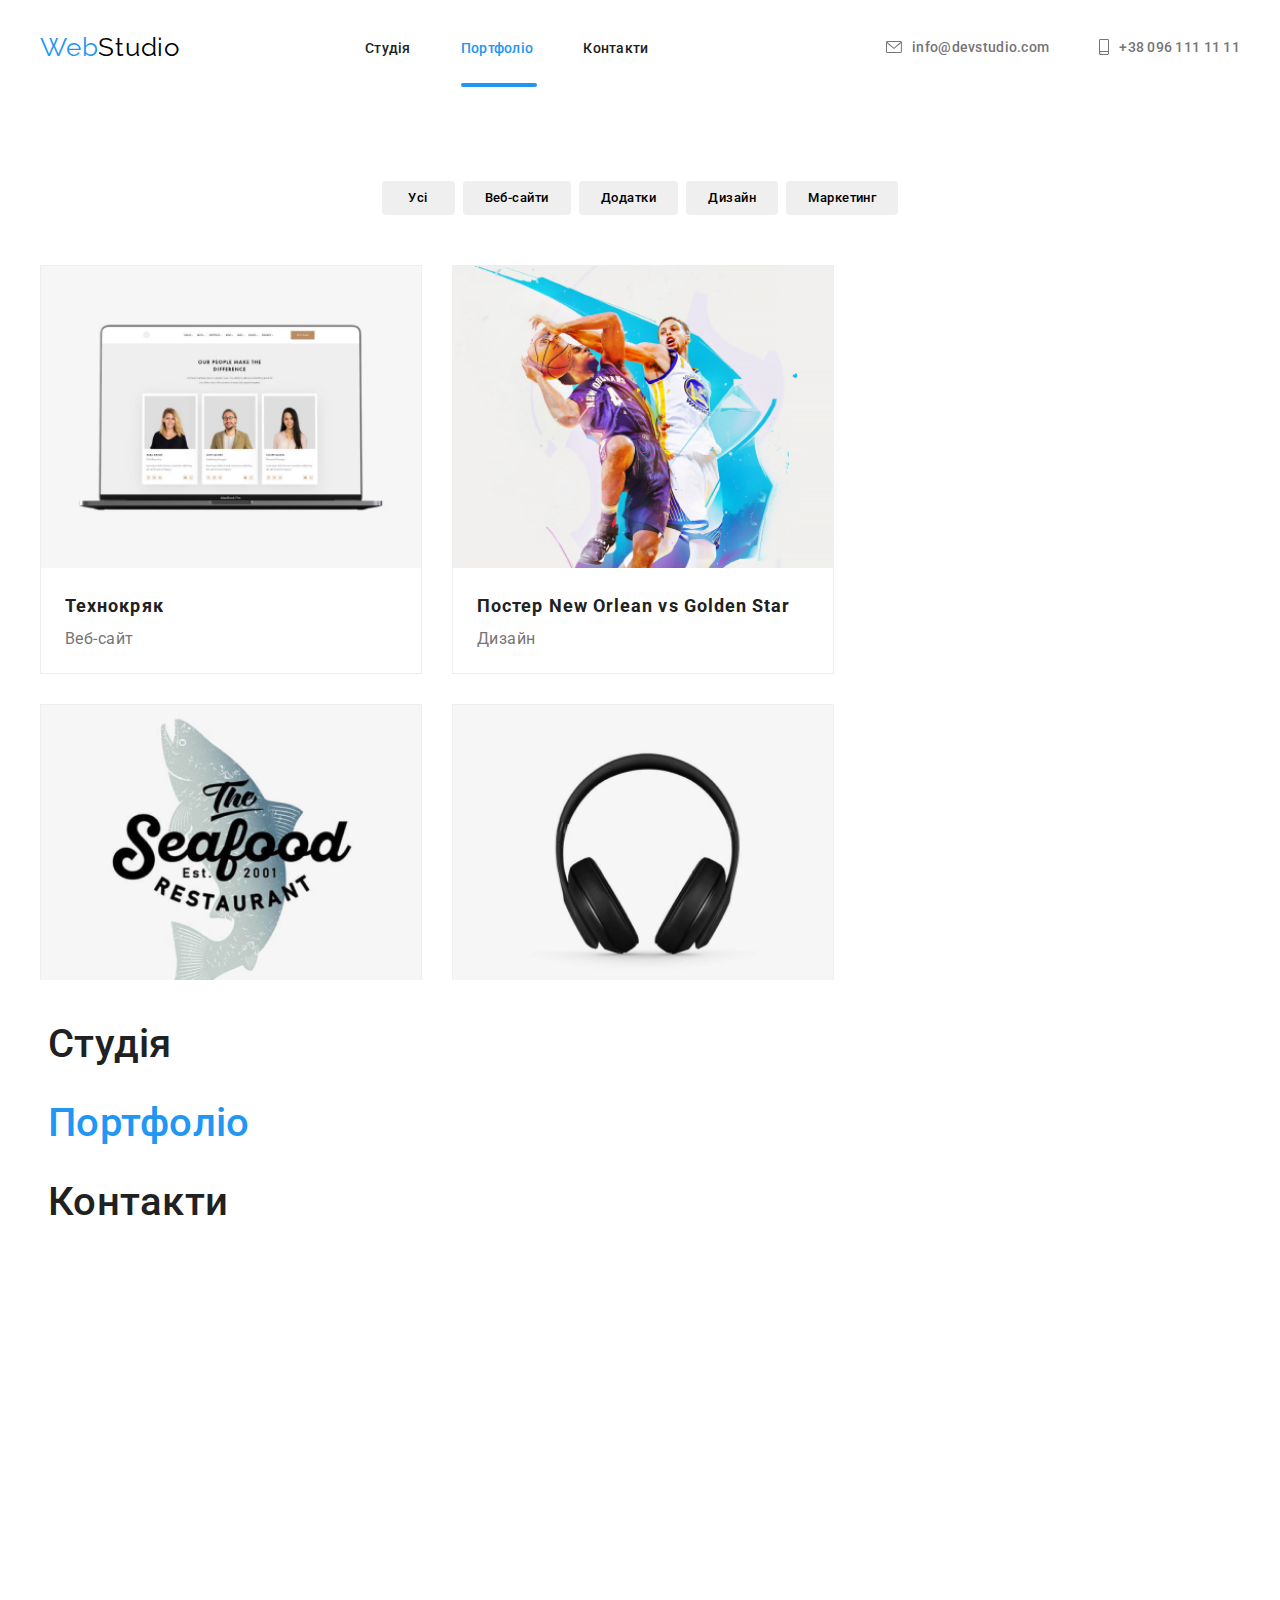
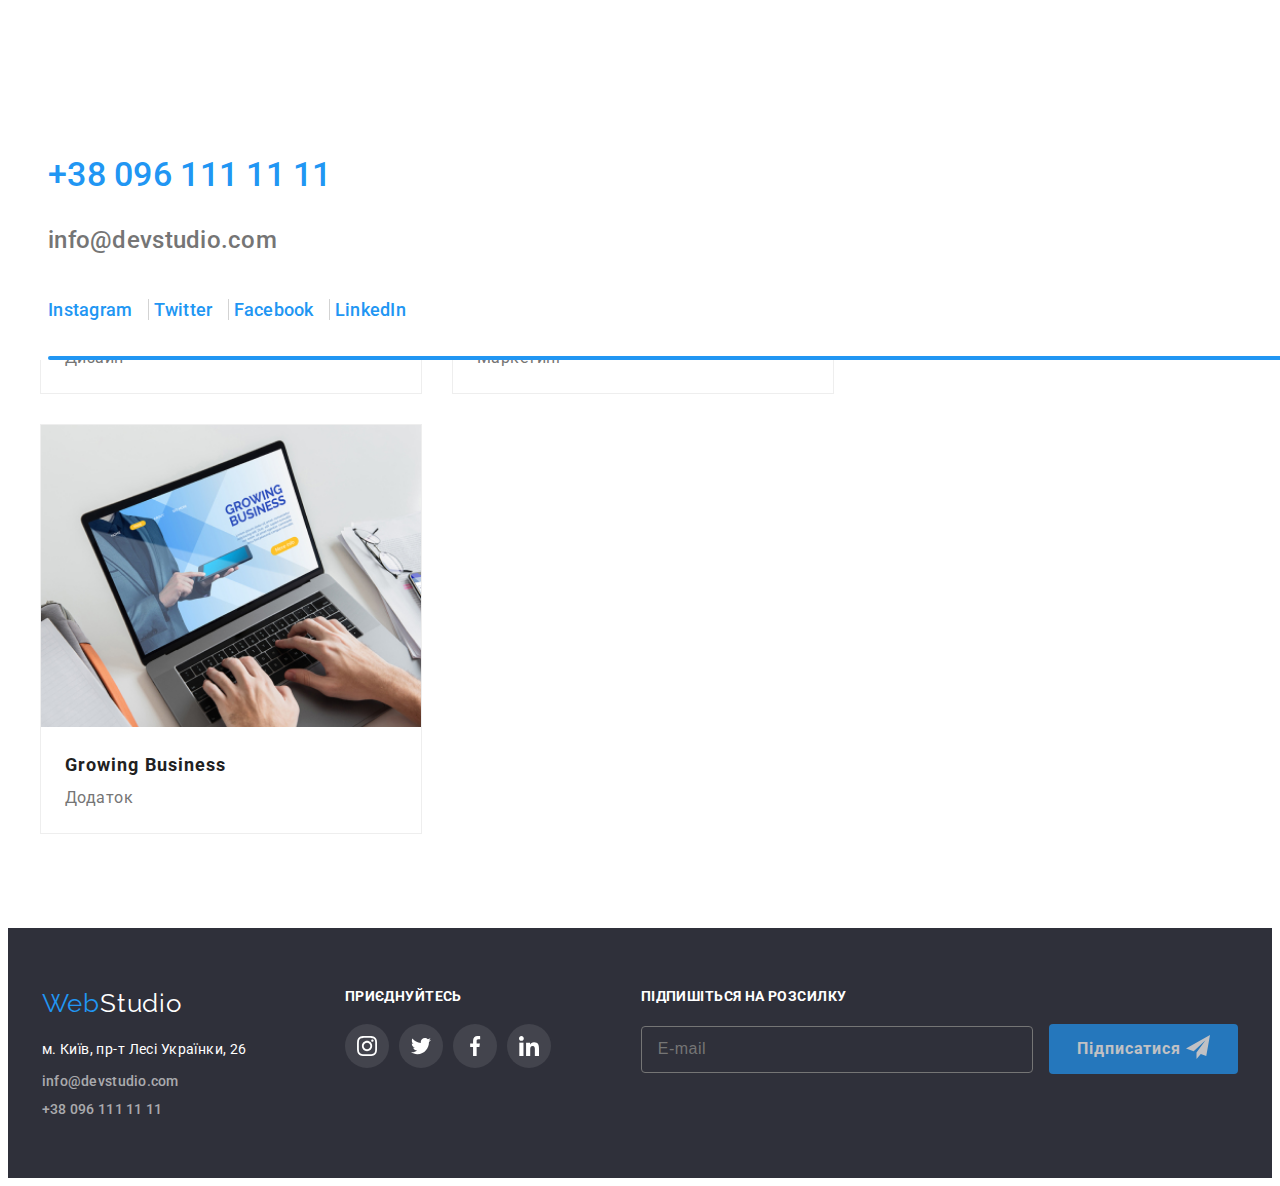
==== commit 60d3731f: "edit mobile menu + hero_img" ====
--- a/portfolio.html
+++ b/portfolio.html
@@ -23,7 +23,7 @@
             </button>
             <nav class="nav">
             <ul class="list nav__list">
-                <li class="nav__item"><a href="" class="link nav__link">Студія</a></li>
+                <li class="nav__item"><a href="index.html" class="link nav__link">Студія</a></li>
                 <li class="nav__item"><a href="portfolio.html" class="link nav__link nav__link--current">Портфоліо</a></li>
                 <li class="nav__item"><a href="" class="link nav__link">Контакти</a></li>
             </ul>
@@ -54,14 +54,12 @@
                 <path fill-rule="evenodd" d="M4.293 4.293a1 1 0 011.414 0L10 8.586l4.293-4.293a1 1 0 111.414 1.414L11.414 10l4.293 4.293a1 1 0 01-1.414 1.414L10 11.414l-4.293 4.293a1 1 0 01-1.414-1.414L8.586 10 4.293 5.707a1 1 0 010-1.414z" clip-rule="evenodd" ></path>
               </svg>
             </button>
-        <div class="menu-top__container">
-            <ul class="mobile-menu-pages__list list">
-              <li class="mobile-menu__item"><a href="./index.html" class="link mobile-menu-pages__link">Студія</a></li>
-              <li class="mobile-menu__item"><a href="./portfolio.html" class="link mobile-menu-pages__link">Портфоліо</a></li>
-              <li class="mobile-menu__item"><a href="" class="link mobile-menu-pages__link">Контакти</a></li>
+            <ul class="mobile-menu-pages list">
+              <li class="mobile-menu-pages__item"><a href="./index.html" class="link mobile-menu-pages__link">Студія</a></li>
+              <li class="mobile-menu-pages__item"><a href="./portfolio.html" class="link mobile-menu-pages__link current">Портфоліо</a></li>
+              <li class="mobile-menu-pages__item"><a href="" class="link mobile-menu-pages__link">Контакти</a></li>
             </ul>
-        </div>
-        <div class="menu-bottom__container">
+        <div class="mobile-menu__buttom-container">
                 <ul class="mobile-menu-address__list list">
                     <address class="mobile-menu__address">
                         <li class="mobile-menu__item"><a href="tel:+380961111111" class="link mobile-menu-phone__link" type="phone">+38 096 111 11 11</a></li>
@@ -70,13 +68,14 @@
                         <li class="mobile-menu__item"><a href="mailto:info@devstudio.com" class="link mobile-menu-mail__link">info@devstudio.com</a></li>
                     </address>
                 </ul>
-                <ul class="mobile-menu-soc__list list">
-                    <li class="mobile-menu-soc__item"><a href="" class="mobile-menu-soc__link link">Instagram</a></li>
-                    <li class="mobile-menu-soc__item"><a href="" class="mobile-menu-soc__link link">Twitter</a></li>
-                    <li class="mobile-menu-soc__item"><a href="" class="mobile-menu-soc__link link">Facebook</a></li>
-                    <li class="mobile-menu-soc__item"><a href="" class="mobile-menu-soc__link link">LinkedIn</a></li>
-                </ul>
-            </div>
+                <ul class="mobile-menu-soc list">
+                    <li class="mobile-menu-soc__item"><a href="https://www.instagram.com/" class="mobile-menu-soc__link link">Instagram</a></li>
+                    <li class="mobile-menu-soc__item"><a href="https://twitter.com/?lang=uk" class="mobile-menu-soc__link link">Twitter</a></li>
+                    <li class="mobile-menu-soc__item"><a href="https://uk-ua.facebook.com/" class="mobile-menu-soc__link link">Facebook</a></li>
+                    <li class="mobile-menu-soc__item"><a href="https://ua.linkedin.com/" class="mobile-menu-soc__link link">LinkedIn</a></li>
+                </ul>
+        </div>
+        </div>
     </header>
     <main class="main">
         <section class="portfolio">
--- a/css/main.min.css
+++ b/css/main.min.css
@@ -1 +1 @@
-.footer-form__title,.footer-soc-links__title{color:#fff;font-size:14px;letter-spacing:.42px;margin-bottom:20px}.clients__title,.team__title,.work__main-title{color:#212121;font-size:36px;text-align:center;letter-spacing:1.08px}body{font-family:Roboto}h1,h2,h3,h4,p{margin-top:0;margin-bottom:0}ul{margin-top:0;margin-bottom:0;padding-left:0}img{display:block;max-width:100%;height:auto}.list{list-style:none;padding:0}.link{text-decoration:none}.visually-hidden{position:absolute;width:1px;height:1px;margin:-1px;border:0;padding:0;white-space:nowrap;-webkit-clip-path:inset(100%);clip-path:inset(100%);clip:rect(0 0 0 0);overflow:hidden}address{font-style:normal}.container{padding:0 15px;margin:0 auto;min-width:320px}@media screen and (min-width: 480px){.container{width:480px}}@media screen and (min-width: 768px){.container{min-width:768px}}@media screen and (min-width: 1200px){.container{width:1200px}}.header{padding-top:16px;padding-bottom:16px}@media screen and (min-width: 768px){.header{padding-top:21px;padding-bottom:21px}}@media screen and (min-width: 1200px){.header{padding-top:24px;padding-bottom:25px}}.header__container{display:-webkit-box;display:-ms-flexbox;display:flex;-webkit-box-align:center;-ms-flex-align:center;align-items:center}.mobile-menu__icon{display:block;width:24px;height:16px}.nav{display:none}@media screen and (min-width: 768px){.nav{display:block;margin-left:87px}}@media screen and (min-width: 1200px){.nav{margin-left:92px}}.nav__list{display:-webkit-box;display:-ms-flexbox;display:flex;gap:50px}.nav__link{color:#212121;font-size:14px;font-weight:500;letter-spacing:.28px;display:inline;padding:31px 0;position:relative;-webkit-transition:color 250ms cubic-bezier(0.4, 0, 0.2, 1);transition:color 250ms cubic-bezier(0.4, 0, 0.2, 1)}.nav__link:hover,.nav__link:focus{color:#2196f3}.nav__link--current{color:#2196f3}.nav__link--current::after{content:"";display:block;width:105%;height:4px;background-color:#2196f3;position:absolute;border-radius:5px;-webkit-transition:-webkit-transform 250ms cubic-bezier(0.4, 0, 0.2, 1);transition:-webkit-transform 250ms cubic-bezier(0.4, 0, 0.2, 1);transition:transform 250ms cubic-bezier(0.4, 0, 0.2, 1);transition:transform 250ms cubic-bezier(0.4, 0, 0.2, 1), -webkit-transform 250ms cubic-bezier(0.4, 0, 0.2, 1)}@media screen and (min-width: 768px){.nav__link--current::after{bottom:-2px}}@media screen and (min-width: 1200px){.nav__link--current::after{bottom:0}}.nav__link--current:hover::after{-webkit-transform:scale(1.2);-ms-transform:scale(1.2);transform:scale(1.2)}.contact__list{display:none}@media screen and (min-width: 768px){.contact__list{display:-webkit-box;display:-ms-flexbox;display:flex;gap:10px;margin-left:auto;-webkit-box-orient:vertical;-webkit-box-direction:normal;-ms-flex-direction:column;flex-direction:column}}@media screen and (min-width: 1200px){.contact__list{display:-webkit-box;display:-ms-flexbox;display:flex;gap:50px;margin-left:auto;-webkit-box-orient:horizontal;-webkit-box-direction:normal;-ms-flex-direction:row;flex-direction:row}}.contact__link{display:-webkit-box;display:-ms-flexbox;display:flex;gap:10px;-webkit-box-align:center;-ms-flex-align:center;align-items:center;color:#757575;font-size:14px;font-weight:500;letter-spacing:.28px;-webkit-transition:color 250ms cubic-bezier(0.4, 0, 0.2, 1);transition:color 250ms cubic-bezier(0.4, 0, 0.2, 1)}.contact__link:hover,.contact__link:focus{color:#2196f3}.contact__icon{fill:#757575;-webkit-transition:fill 250ms cubic-bezier(0.4, 0, 0.2, 1);transition:fill 250ms cubic-bezier(0.4, 0, 0.2, 1)}.contact__link:hover .contact__icon,.contact__link:focus .contact__icon{fill:#2196f3}.hero{background-image:-webkit-gradient(linear, left top, left bottom, from(rgba(47, 48, 58, 0.4)), to(rgba(47, 48, 58, 0.4))),url("../images/hero_bg.png");background-image:linear-gradient(rgba(47, 48, 58, 0.4), rgba(47, 48, 58, 0.4)),url("../images/hero_bg.png");background-repeat:no-repeat;background-position:center;padding-top:118px;padding-bottom:118px;background-size:cover}@media screen and (min-width: 1200px){.hero{padding-top:200px;padding-bottom:200px}}.hero__title{color:#fff;text-align:center;font-weight:900;line-height:1.36;letter-spacing:2.64px;text-transform:uppercase;padding-bottom:30px;font-size:26px}@media screen and (min-width: 1200px){.hero__title{font-size:44px}}.advantage{padding-top:60px;padding-bottom:60px}@media screen and (min-width: 1200px){.advantage{padding-top:94px;padding-bottom:94px}}.advantage__list{-webkit-box-orient:vertical;-webkit-box-direction:normal;-ms-flex-direction:column;flex-direction:column;display:-webkit-box;display:-ms-flexbox;display:flex;gap:30px}@media screen and (min-width: 768px){.advantage__list{-webkit-box-orient:horizontal;-webkit-box-direction:normal;-ms-flex-direction:row;flex-direction:row;-ms-flex-wrap:wrap;flex-wrap:wrap}}@media screen and (min-width: 1200px){.advantage__list{-ms-flex-wrap:nowrap;flex-wrap:nowrap}}.advantage__item{-ms-flex-preferred-size:calc((100% - 30px*(4 - 1))/4);flex-basis:calc((100% - 30px*(4 - 1))/4)}@media screen and (min-width: 768px){.advantage__item{-ms-flex-preferred-size:calc((100% - 30px*(2 - 1))/2);flex-basis:calc((100% - 30px*(2 - 1))/2);width:354px;height:224px}}@media screen and (min-width: 1200px){.advantage__item{width:270px;height:248px}}.advantage__item::before{content:"";display:block;height:120px;border:none;background-image:url("../images/svg/antenna.svg");background-repeat:no-repeat;background-position:center;background-size:70px 70px;border-radius:4px;background-color:#f5f4fa;margin-bottom:30px}.advantage__item:nth-child(2)::before{background-image:url("../images/svg/clock.svg")}.advantage__item:nth-child(3)::before{background-image:url("../images/svg/diagram.svg")}.advantage__item:nth-child(4)::before{background-image:url("../images/svg/astronaut.svg")}.advantage__title{color:#212121;font-size:14px;letter-spacing:.42px;margin-bottom:10px;text-align:center}@media screen and (min-width: 768px){.advantage__title{text-align:start}}.advantage__text{color:#757575;font-size:14px;letter-spacing:.42px;line-height:1.71}.work{padding-bottom:94px;display:none}@media screen and (min-width: 1200px){.work{display:block}}.work__main-title{margin-bottom:50px}.work__list{display:-webkit-box;display:-ms-flexbox;display:flex;gap:30px}.work__item{position:relative}.work__title{color:#fff;text-align:center;font-size:14px;line-height:normal;letter-spacing:.42px;text-transform:uppercase;position:absolute;padding-top:27px;padding-bottom:27px;width:370px;bottom:0;background:rgba(47,48,58,.8)}.team{background-color:#f5f4fa;padding-top:60px;padding-bottom:60px}@media screen and (min-width: 1200px){.team{padding-top:94px;padding-bottom:94px}}.team__title{font-size:28px;margin-bottom:30px}@media screen and (min-width: 1200px){.team__title{font-size:36px;margin-bottom:50px}}.team__list{display:-webkit-box;display:-ms-flexbox;display:flex;gap:30px;-ms-flex-wrap:wrap;flex-wrap:wrap;-webkit-box-pack:center;-ms-flex-pack:center;justify-content:center}.team__item{display:-webkit-box;display:-ms-flexbox;display:flex;-webkit-box-orient:vertical;-webkit-box-direction:normal;-ms-flex-direction:column;flex-direction:column;-webkit-box-align:center;-ms-flex-align:center;align-items:center;background-color:#fff;border-radius:4px;-webkit-box-shadow:0px 2px 1px 0px rgba(0,0,0,.2),0px 1px 1px 0px rgba(0,0,0,.14),0px 1px 3px 0px rgba(0,0,0,.12);box-shadow:0px 2px 1px 0px rgba(0,0,0,.2),0px 1px 1px 0px rgba(0,0,0,.14),0px 1px 3px 0px rgba(0,0,0,.12);width:100%;-ms-flex-preferred-size:calc((100% - 30px*(1 - 1))/1);flex-basis:calc((100% - 30px*(1 - 1))/1)}@media screen and (min-width: 768px){.team__item{-ms-flex-preferred-size:calc((100% - 30px*(2 - 1))/2);flex-basis:calc((100% - 30px*(2 - 1))/2)}}@media screen and (min-width: 1200px){.team__item{-ms-flex-preferred-size:calc((100% - 30px*(4 - 1))/4);flex-basis:calc((100% - 30px*(4 - 1))/4)}}.team__name{color:#212121;text-align:center;font-size:16px;font-weight:500;letter-spacing:.48px;margin-top:30px;margin-bottom:10px}.team__profession{color:#757575;text-align:center;letter-spacing:.48px}.team-soc-links{display:-webkit-box;display:-ms-flexbox;display:flex;gap:10px;padding:16px 32px 30px}.team-soc-links__link{border-radius:50%;padding:12px;width:44px;height:44px;display:-webkit-box;display:-ms-flexbox;display:flex;-webkit-box-align:center;-ms-flex-align:center;align-items:center;-webkit-box-pack:center;-ms-flex-pack:center;justify-content:center;-webkit-transition:background-color 250ms cubic-bezier(0.4, 0, 0.2, 1);transition:background-color 250ms cubic-bezier(0.4, 0, 0.2, 1)}.team-soc-links__link:hover,.team-soc-links__link:focus{background-color:#2196f3;cursor:pointer}.team-soc-links__link:hover .team-soc-links__svg,.team-soc-links__link:focus .team-soc-links__svg{fill:#fff}.team-soc-links__svg{fill:#afb1b8;-webkit-transition:fill 250ms cubic-bezier(0.4, 0, 0.2, 1);transition:fill 250ms cubic-bezier(0.4, 0, 0.2, 1)}.clients{padding-top:60px;padding-bottom:60px}@media screen and (min-width: 1200px){.clients{padding-top:94px;padding-bottom:94px}}.clients__list{display:-webkit-box;display:-ms-flexbox;display:flex;gap:30px;margin-top:30px;-ms-flex-wrap:wrap;flex-wrap:wrap}@media screen and (min-width: 768px){.clients__list{-webkit-box-pack:center;-ms-flex-pack:center;justify-content:center}}@media screen and (min-width: 1200px){.clients__list{margin-top:50px;-ms-flex-wrap:nowrap;flex-wrap:nowrap}}.clients__item{-ms-flex-preferred-size:calc((100% - 30px*(2 - 1))/2);flex-basis:calc((100% - 30px*(2 - 1))/2)}@media screen and (min-width: 768px){.clients__item{-ms-flex-preferred-size:calc((100% - 30px*(3 - 1))/3);flex-basis:calc((100% - 30px*(3 - 1))/3)}}@media screen and (min-width: 1200px){.clients__item{-ms-flex-preferred-size:calc((100% - 30px*(6 - 1))/6);flex-basis:calc((100% - 30px*(6 - 1))/6)}}.clients__link{padding:16px 32px;fill:#afb1b8;width:100%;display:-webkit-box;display:-ms-flexbox;display:flex;-webkit-box-align:center;-ms-flex-align:center;align-items:center;-webkit-box-pack:center;-ms-flex-pack:center;justify-content:center;border:#afb1b8 1px solid;border-radius:4px;-webkit-transition:fill 250ms cubic-bezier(0.4, 0, 0.2, 1),border 250ms cubic-bezier(0.4, 0, 0.2, 1);transition:fill 250ms cubic-bezier(0.4, 0, 0.2, 1),border 250ms cubic-bezier(0.4, 0, 0.2, 1)}.clients__link:hover{fill:#2196f3;border-color:#2196f3;cursor:pointer}@media screen and (max-width: 479px){.clients__link{padding:16px 0}}.footer{background-color:#2f303a;padding-top:60px;padding-bottom:60px}.footer__address__link__map{color:#fff;font-size:14px;line-height:1.71;letter-spacing:.42px;-webkit-transition:color 250ms cubic-bezier(0.4, 0, 0.2, 1);transition:color 250ms cubic-bezier(0.4, 0, 0.2, 1)}.footer__address__link__map:hover,.footer__address__link__map:focus{color:#2196f3}.footer__address__link{color:rgba(255,255,255,.6);font-size:14px;font-weight:500;letter-spacing:.28px;-webkit-transition:color 250ms cubic-bezier(0.4, 0, 0.2, 1);transition:color 250ms cubic-bezier(0.4, 0, 0.2, 1)}.footer__address__link:hover,.footer__address__link:focus{color:#2196f3}.footer-wrapper-links__item:not(:last-child){margin-bottom:9px}.footer__container{display:-webkit-box;display:-ms-flexbox;display:flex;-webkit-box-orient:vertical;-webkit-box-direction:normal;-ms-flex-direction:column;flex-direction:column;gap:60px}@media screen and (min-width: 768px){.footer__container{-webkit-box-orient:horizontal;-webkit-box-direction:normal;-ms-flex-direction:row;flex-direction:row;-ms-flex-wrap:wrap;flex-wrap:wrap;-webkit-box-pack:center;-ms-flex-pack:center;justify-content:center}}@media screen and (min-width: 1200px){.footer__container{-ms-flex-wrap:nowrap;flex-wrap:nowrap;gap:unset}}.footer-wrapper-links{display:-webkit-box;display:-ms-flexbox;display:flex;-webkit-box-align:center;-ms-flex-align:center;align-items:center;-webkit-box-orient:vertical;-webkit-box-direction:normal;-ms-flex-direction:column;flex-direction:column}@media screen and (min-width: 768px){.footer-wrapper-links{margin-right:165px}}@media screen and (min-width: 1200px){.footer-wrapper-links{margin-right:70px;-webkit-box-align:baseline;-ms-flex-align:baseline;align-items:baseline}}.footer-wrapper-links__list{display:-webkit-box;display:-ms-flexbox;display:flex;-webkit-box-orient:vertical;-webkit-box-direction:normal;-ms-flex-direction:column;flex-direction:column;-webkit-box-align:center;-ms-flex-align:center;align-items:center}@media screen and (min-width: 1200px){.footer-wrapper-links__list{display:block}}.footer-soc-links{display:-webkit-box;display:-ms-flexbox;display:flex;-webkit-box-align:center;-ms-flex-align:center;align-items:center;-webkit-box-orient:vertical;-webkit-box-direction:normal;-ms-flex-direction:column;flex-direction:column}@media screen and (min-width: 768px){.footer-soc-links{-webkit-box-pack:center;-ms-flex-pack:center;justify-content:center}}@media screen and (min-width: 1200px){.footer-soc-links{-webkit-box-align:baseline;-ms-flex-align:baseline;align-items:baseline;margin-right:90px;-webkit-box-pack:start;-ms-flex-pack:start;justify-content:flex-start}}.footer-soc-links__list{display:-webkit-box;display:-ms-flexbox;display:flex;gap:10px;-webkit-box-orient:horizontal;-webkit-box-direction:normal;-ms-flex-direction:row;flex-direction:row}.footer-soc-links__link{display:-webkit-box;display:-ms-flexbox;display:flex;-webkit-box-align:center;-ms-flex-align:center;align-items:center;-webkit-box-pack:center;-ms-flex-pack:center;justify-content:center;width:44px;height:44px;border-radius:50%;background-color:#43444d;-webkit-transition:background-color 250ms cubic-bezier(0.4, 0, 0.2, 1);transition:background-color 250ms cubic-bezier(0.4, 0, 0.2, 1)}.footer-soc-links__link:hover,.footer-soc-links__link:focus{background-color:#2196f3}.footer-soc-links__svg{fill:#fff}.footer-form__container{display:-webkit-box;display:-ms-flexbox;display:flex;-webkit-box-align:center;-ms-flex-align:center;align-items:center;-webkit-box-orient:vertical;-webkit-box-direction:normal;-ms-flex-direction:column;flex-direction:column}@media screen and (min-width: 1200px){.footer-form__container{-webkit-box-align:baseline;-ms-flex-align:baseline;align-items:baseline}}.footer-form{display:-webkit-box;display:-ms-flexbox;display:flex;-webkit-box-orient:vertical;-webkit-box-direction:normal;-ms-flex-direction:column;flex-direction:column;gap:20px}@media screen and (min-width: 1200px){.footer-form{display:block}}.footer-form__input{width:358px;padding:15px 16px;border-radius:4px;border:1px solid #757575;background-color:#2f303a;margin-right:12px;outline:none;-webkit-transition:border 250ms cubic-bezier(0.4, 0, 0.2, 1);transition:border 250ms cubic-bezier(0.4, 0, 0.2, 1)}.footer-form__input::-webkit-input-placeholder{color:#757575;font-size:16px;font-weight:400;line-height:20px;letter-spacing:.48px}.footer-form__input::-moz-placeholder{color:#757575;font-size:16px;font-weight:400;line-height:20px;letter-spacing:.48px}.footer-form__input:-ms-input-placeholder{color:#757575;font-size:16px;font-weight:400;line-height:20px;letter-spacing:.48px}.footer-form__input::-ms-input-placeholder{color:#757575;font-size:16px;font-weight:400;line-height:20px;letter-spacing:.48px}.footer-form__input::placeholder{color:#757575;font-size:16px;font-weight:400;line-height:20px;letter-spacing:.48px}.footer-form__input:focus,.footer-form__input:hover{border-color:#2196f3}@media screen and (max-width: 767px){.footer-form__input{width:260px}}.btn__icon{fill:#fff;margin-bottom:-5px}.backdrop{position:fixed;top:0;left:0;width:100%;height:100%;background-color:rgba(0,0,0,.2);opacity:1;-webkit-transition:opacity 500ms linear;transition:opacity 500ms linear}.backdrop.is-hidden{opacity:0;pointer-events:none}.no-scroll{overflow:hidden}.modal__hero{position:absolute;top:50%;left:50%;padding:40px;background-color:#fff;border-radius:4px;-webkit-transform:translate(-50%, -50%);-ms-transform:translate(-50%, -50%);transform:translate(-50%, -50%);-webkit-box-shadow:0px 2px 1px 0px rgba(0,0,0,.2),0px 1px 1px 0px rgba(0,0,0,.14),0px 1px 3px 0px rgba(0,0,0,.12);box-shadow:0px 2px 1px 0px rgba(0,0,0,.2),0px 1px 1px 0px rgba(0,0,0,.14),0px 1px 3px 0px rgba(0,0,0,.12);-webkit-transition:-webkit-transform 500ms linear;transition:-webkit-transform 500ms linear;transition:transform 500ms linear;transition:transform 500ms linear, -webkit-transform 500ms linear;min-width:450px;min-height:610px}.backdrop.is-hidden .modal__hero{-webkit-transform:translate(-50%, -50%) scale(0.5);-ms-transform:translate(-50%, -50%) scale(0.5);transform:translate(-50%, -50%) scale(0.5)}@media screen and (min-width: 1200px){.modal__hero{min-width:530px;min-height:580px}}.modal__close-btn{border:1px solid rgba(0,0,0,.1);border-radius:50%;padding:6px;display:-webkit-box;display:-ms-flexbox;display:flex;-webkit-box-align:center;-ms-flex-align:center;align-items:center;-webkit-box-pack:center;-ms-flex-pack:center;justify-content:center;background:none;position:absolute;right:8px;top:8px;-webkit-transition:fill 250ms cubic-bezier(0.4, 0, 0.2, 1);transition:fill 250ms cubic-bezier(0.4, 0, 0.2, 1);cursor:pointer}.modal__close-btn:focus,.modal__close-btn:hover{fill:#2196f3}.modal__title{color:#212121;text-align:center;font-size:20px;font-weight:700;line-height:normal;letter-spacing:.6px;margin-bottom:12px}.modal__label{color:#757575;font-size:12px;letter-spacing:.12px;position:relative;display:block;margin-bottom:10px}.modal__label:nth-child(4){margin-bottom:20px}.modal__label-input{margin-top:4px;padding:12px 42px;width:100%;border-radius:4px;border:1px solid rgba(33,33,33,.2);outline:none;-webkit-transition:border 250ms cubic-bezier(0.4, 0, 0.2, 1);transition:border 250ms cubic-bezier(0.4, 0, 0.2, 1)}.modal__label-input:focus,.modal__label-input:hover{border:1px solid #2196f3}.modal__label-input:hover+.modal__label-svg,.modal__label-input:focus+.modal__label-svg{fill:#2196f3}.modal__label-svg{position:absolute;bottom:11px;left:12px;-webkit-transition:fill 250ms cubic-bezier(0.4, 0, 0.2, 1);transition:fill 250ms cubic-bezier(0.4, 0, 0.2, 1)}.modal__label-textarea{resize:none;padding:12px 16px;height:96px;margin-top:4px;width:100%;border-radius:4px;border:1px solid rgba(33,33,33,.2);outline:none;-webkit-transition:border 250ms cubic-bezier(0.4, 0, 0.2, 1);transition:border 250ms cubic-bezier(0.4, 0, 0.2, 1)}.modal__label-textarea:focus,.modal__label-textarea:hover{border:1px solid #2196f3}.modal__label-textarea::-webkit-input-placeholder{color:#757575;font-family:Roboto;font-size:12px;font-weight:400;letter-spacing:.12px}.modal__label-textarea::-moz-placeholder{color:#757575;font-family:Roboto;font-size:12px;font-weight:400;letter-spacing:.12px}.modal__label-textarea:-ms-input-placeholder{color:#757575;font-family:Roboto;font-size:12px;font-weight:400;letter-spacing:.12px}.modal__label-textarea::-ms-input-placeholder{color:#757575;font-family:Roboto;font-size:12px;font-weight:400;letter-spacing:.12px}.modal__label-textarea::placeholder{color:#757575;font-family:Roboto;font-size:12px;font-weight:400;letter-spacing:.12px}.modal__check{display:-webkit-box;display:-ms-flexbox;display:flex;-webkit-box-pack:center;-ms-flex-pack:center;justify-content:center;-webkit-box-align:center;-ms-flex-align:center;align-items:center}.modal__checkbox-custom{margin-right:7px;width:16px;height:16px;border:2px solid #212121;border-radius:2px}.modal__checkbox-custom:hover{cursor:pointer;border-color:#2196f3}.modal__input-check:focus+.modal__checkbox-custom{border-color:#2196f3}.modal__input-check:checked+.modal__checkbox-custom{background-color:#2196f3;background-image:url("../images/svg/check.svg");border-color:#2196f3;background-size:13px;background-position:center;background-repeat:no-repeat}.modal__text-agree{color:#757575;font-size:14px;line-height:24px;letter-spacing:.42px}.modal__label__link__agree{color:#2196f3;text-decoration-line:underline}.portfolio{padding-top:60px;padding-bottom:60px}@media screen and (min-width: 1200px){.portfolio{padding-top:94px;padding-bottom:94px}}.filter-list{display:-webkit-box;display:-ms-flexbox;display:flex;gap:8px;margin-bottom:50px;-webkit-box-pack:start;-ms-flex-pack:start;justify-content:flex-start}@media screen and (max-width: 767px){.filter-list{width:326px;-ms-flex-wrap:wrap;flex-wrap:wrap}}@media screen and (min-width: 768px){.filter-list{-webkit-box-pack:center;-ms-flex-pack:center;justify-content:center}}@media screen and (min-width: 1200px){.filter-list{-ms-flex-wrap:nowrap;flex-wrap:nowrap}}.filter-list__btn{min-width:73px;padding:6px 22px;border-radius:4px;border:none;line-height:1.62;font-weight:500;letter-spacing:.48px;font-family:inherit;-webkit-transition:background-color 250ms cubic-bezier(0.4, 0, 0.2, 1),color 250ms cubic-bezier(0.4, 0, 0.2, 1),-webkit-box-shadow 250ms cubic-bezier(0.4, 0, 0.2, 1);transition:background-color 250ms cubic-bezier(0.4, 0, 0.2, 1),color 250ms cubic-bezier(0.4, 0, 0.2, 1),-webkit-box-shadow 250ms cubic-bezier(0.4, 0, 0.2, 1);transition:background-color 250ms cubic-bezier(0.4, 0, 0.2, 1),box-shadow 250ms cubic-bezier(0.4, 0, 0.2, 1),color 250ms cubic-bezier(0.4, 0, 0.2, 1);transition:background-color 250ms cubic-bezier(0.4, 0, 0.2, 1),box-shadow 250ms cubic-bezier(0.4, 0, 0.2, 1),color 250ms cubic-bezier(0.4, 0, 0.2, 1),-webkit-box-shadow 250ms cubic-bezier(0.4, 0, 0.2, 1)}.filter-list__btn:hover,.filter-list__btn:focus{background:#2196f3;color:#fff;cursor:pointer;-webkit-box-shadow:0px 2px 2px 0px rgba(0,0,0,.12),0px 1px 2px 0px rgba(0,0,0,.08),0px 3px 1px 0px rgba(0,0,0,.1);box-shadow:0px 2px 2px 0px rgba(0,0,0,.12),0px 1px 2px 0px rgba(0,0,0,.08),0px 3px 1px 0px rgba(0,0,0,.1)}.catalog{display:-webkit-box;display:-ms-flexbox;display:flex;gap:30px;-ms-flex-wrap:wrap;flex-wrap:wrap;-webkit-box-orient:vertical;-webkit-box-direction:normal;-ms-flex-direction:column;flex-direction:column}@media screen and (min-width: 768px){.catalog{-webkit-box-orient:horizontal;-webkit-box-direction:normal;-ms-flex-direction:row;flex-direction:row}}.catalog__item{width:100%;border:1px solid #eee}@media screen and (min-width: 768px){.catalog__item{-ms-flex-preferred-size:calc((100% - 30px*(2 - 1))/2);flex-basis:calc((100% - 30px*(2 - 1))/2)}}@media screen and (min-width: 1200px){.catalog__item{-ms-flex-preferred-size:calc((100% - 30px*(3 - 1))/3);flex-basis:calc((100% - 30px*(3 - 1))/3)}}.catalog__item-tag{display:block;-webkit-transition:-webkit-box-shadow 250ms cubic-bezier(0.4, 0, 0.2, 1);transition:-webkit-box-shadow 250ms cubic-bezier(0.4, 0, 0.2, 1);transition:box-shadow 250ms cubic-bezier(0.4, 0, 0.2, 1);transition:box-shadow 250ms cubic-bezier(0.4, 0, 0.2, 1), -webkit-box-shadow 250ms cubic-bezier(0.4, 0, 0.2, 1)}.catalog__item-tag:hover,.catalog__item-tag:focus{-webkit-box-shadow:1px 4px 6px 0px rgba(0,0,0,.16),0px 4px 4px 0px rgba(0,0,0,.06),0px 1px 1px 0px rgba(0,0,0,.12);box-shadow:1px 4px 6px 0px rgba(0,0,0,.16),0px 4px 4px 0px rgba(0,0,0,.06),0px 1px 1px 0px rgba(0,0,0,.12);cursor:pointer}.catalog__cont-img{position:relative;overflow:hidden}.catalog__cont-img:hover .catalog__overlay{-webkit-transform:translateY(0);-ms-transform:translateY(0);transform:translateY(0)}.catalog__img{position:relative;width:100%}.catalog__overlay{position:absolute;top:0;left:0;width:100%;height:100%;background-color:#2196f3;padding:63px 24px;-webkit-transform:translateY(101%);-ms-transform:translateY(101%);transform:translateY(101%);-webkit-transition:-webkit-transform 250ms cubic-bezier(0.4, 0, 0.2, 1);transition:-webkit-transform 250ms cubic-bezier(0.4, 0, 0.2, 1);transition:transform 250ms cubic-bezier(0.4, 0, 0.2, 1);transition:transform 250ms cubic-bezier(0.4, 0, 0.2, 1), -webkit-transform 250ms cubic-bezier(0.4, 0, 0.2, 1)}.catalog__overlay-text{color:#fff;font-size:18px;line-height:28px;letter-spacing:.54px}.catalog__cont-text{padding:20px 24px}.catalog__title{color:#212121;font-size:18px;line-height:2;letter-spacing:1.08px}.catalog__subtitle{color:#757575;line-height:1.87;letter-spacing:.48px}.logo__blue{color:#2196f3}.logo{color:#000;font-family:Raleway;letter-spacing:.78px;font-size:24px}@media screen and (min-width: 1200px){.logo{font-size:26px}}.footer__logo{color:#fff;margin-bottom:20px;display:inline-block}.btn{display:block;margin:0 auto;background:#2196f3;color:#fff;font-size:16px;font-weight:700;line-height:1.87;letter-spacing:.96px;border-radius:4px;border:none;font-family:inherit;cursor:pointer;-webkit-transition:opacity 250ms cubic-bezier(0.4, 0, 0.2, 1),-webkit-transform 250ms cubic-bezier(0.4, 0, 0.2, 1);transition:opacity 250ms cubic-bezier(0.4, 0, 0.2, 1),-webkit-transform 250ms cubic-bezier(0.4, 0, 0.2, 1);transition:transform 250ms cubic-bezier(0.4, 0, 0.2, 1),opacity 250ms cubic-bezier(0.4, 0, 0.2, 1);transition:transform 250ms cubic-bezier(0.4, 0, 0.2, 1),opacity 250ms cubic-bezier(0.4, 0, 0.2, 1),-webkit-transform 250ms cubic-bezier(0.4, 0, 0.2, 1);opacity:.7;padding:10px 24px}.btn:hover,.btn:focus{cursor:pointer;opacity:1}.btn:active{-webkit-transform:scale(0.9);-ms-transform:scale(0.9);transform:scale(0.9)}@media screen and (min-width: 1200px){.btn{padding:10px 32px}}.footer__btn{padding:10px 28px;display:inline}.modal__btn{padding:10px 52px;-webkit-box-shadow:0px 4px 4px 0px rgba(0,0,0,.15);box-shadow:0px 4px 4px 0px rgba(0,0,0,.15);margin-top:30px}.menu-open{margin-left:auto;border:none;background-color:rgba(0,0,0,0)}@media screen and (min-width: 768px){.menu-open{display:none}}.menu-toggle{min-height:40px;min-width:40px;display:-webkit-box;display:-ms-flexbox;display:flex;-webkit-box-align:center;-ms-flex-align:center;align-items:center;-webkit-box-pack:center;-ms-flex-pack:center;justify-content:center;margin:0;padding:0;background-color:rgba(0,0,0,0);cursor:pointer;border:none;border-radius:50%;outline:none}.menu-toggle:hover,.menu-toggle:focus{background-color:rgba(0,0,0,.1)}@media(min-width: 768px){.menu-toggle{display:none}}.menu-container{position:fixed;top:0;left:0;width:100vw;height:100vh;padding:40px 20px;background-color:#fff;z-index:999;-webkit-transform:translateY(100%);-ms-transform:translateY(100%);transform:translateY(100%);-webkit-transition:-webkit-transform 250ms ease-in-out;transition:-webkit-transform 250ms ease-in-out;transition:transform 250ms ease-in-out;transition:transform 250ms ease-in-out, -webkit-transform 250ms ease-in-out;display:-webkit-box;display:-ms-flexbox;display:flex;-webkit-box-orient:vertical;-webkit-box-direction:normal;-ms-flex-direction:column;flex-direction:column;-webkit-box-pack:justify;-ms-flex-pack:justify;justify-content:space-between}.menu-container.is-open{-webkit-transform:translateY(0);-ms-transform:translateY(0);transform:translateY(0)}@media screen and (min-width: 480px){.menu-container{padding:40px 48px}}.menu-container .menu-toggle{position:absolute;top:10px;right:15px}.menu-toggle__icon{-webkit-transition:fill 250ms ease-in-out;transition:fill 250ms ease-in-out}.menu-toggle:hover .menu-toggle__icon,.menu-toggle:focus .menu-toggle__icon{fill:#2196f3}.mobile-menu-pages__list{display:-webkit-box;display:-ms-flexbox;display:flex;gap:32px;-webkit-box-orient:vertical;-webkit-box-direction:normal;-ms-flex-direction:column;flex-direction:column}.mobile-menu-pages__link{color:#212121;font-size:32px;font-weight:500;letter-spacing:.28px}.mobile-menu-pages__link:hover,.mobile-menu-pages__link:focus{color:#2196f3}@media screen and (min-width: 480px){.mobile-menu-pages__link{font-size:40px}}.mobile-menu-address__list{margin-bottom:50px;display:-webkit-box;display:-ms-flexbox;display:flex;gap:32px;-webkit-box-orient:vertical;-webkit-box-direction:normal;-ms-flex-direction:column;flex-direction:column}@media screen and (min-width: 480px){.mobile-menu-address__list{margin-bottom:45px}}.mobile-menu-phone__link{color:#2196f3;font-size:24px;font-weight:500;letter-spacing:.28px;-webkit-transition:color 250ms cubic-bezier(0.4, 0, 0.2, 1);transition:color 250ms cubic-bezier(0.4, 0, 0.2, 1)}@media screen and (min-width: 480px){.mobile-menu-phone__link{font-size:34px}}.mobile-menu-mail__link{color:#757575;font-size:18px;font-weight:500;letter-spacing:.28px;-webkit-transition:color 250ms cubic-bezier(0.4, 0, 0.2, 1);transition:color 250ms cubic-bezier(0.4, 0, 0.2, 1)}.mobile-menu-mail__link:hover,.mobile-menu-mail__link:focus{color:#2196f3}@media screen and (min-width: 480px){.mobile-menu-mail__link{font-size:24px}}.mobile-menu-soc__list{display:-webkit-box;display:-ms-flexbox;display:flex;gap:5px}.mobile-menu-soc__item{padding-right:5px;border-right:1px solid #d3d3d3}.mobile-menu-soc__item:nth-child(4){border-right:none}@media screen and (min-width: 480px){.mobile-menu-soc__item{padding-right:10px}}.mobile-menu-soc__link{color:#2196f3;font-size:16px;font-weight:500;letter-spacing:.28px}@media screen and (min-width: 480px){.mobile-menu-soc__link{font-size:18px}}/*# sourceMappingURL=main.min.css.map */+.footer-form__title,.footer-soc-links__title{color:#fff;font-size:14px;letter-spacing:.42px;margin-bottom:20px}.clients__title,.team__title,.work__main-title{color:#212121;font-size:36px;text-align:center;letter-spacing:1.08px}body{font-family:Roboto}h1,h2,h3,h4,p{margin-top:0;margin-bottom:0}ul{margin-top:0;margin-bottom:0;padding-left:0}img{display:block;max-width:100%;height:auto}.list{list-style:none;padding:0}.link{text-decoration:none}.visually-hidden{position:absolute;width:1px;height:1px;margin:-1px;border:0;padding:0;white-space:nowrap;-webkit-clip-path:inset(100%);clip-path:inset(100%);clip:rect(0 0 0 0);overflow:hidden}address{font-style:normal}.container{padding:0 15px;margin:0 auto;min-width:320px}@media screen and (min-width: 480px){.container{width:480px}}@media screen and (min-width: 768px){.container{min-width:768px}}@media screen and (min-width: 1200px){.container{width:1200px}}.header{padding-top:16px;padding-bottom:16px}@media screen and (min-width: 768px){.header{padding-top:21px;padding-bottom:21px}}@media screen and (min-width: 1200px){.header{padding-top:24px;padding-bottom:25px}}.header__container{display:-webkit-box;display:-ms-flexbox;display:flex;-webkit-box-align:center;-ms-flex-align:center;align-items:center}.mobile-menu__icon{display:block;width:24px;height:16px}.nav{display:none}@media screen and (min-width: 768px){.nav{display:block;margin-left:87px}}@media screen and (min-width: 1200px){.nav{margin-left:92px}}.nav__list{display:-webkit-box;display:-ms-flexbox;display:flex;gap:50px}.nav__link{color:#212121;font-size:14px;font-weight:500;letter-spacing:.28px;display:inline;padding:31px 0;position:relative;-webkit-transition:color 250ms cubic-bezier(0.4, 0, 0.2, 1);transition:color 250ms cubic-bezier(0.4, 0, 0.2, 1)}.nav__link:hover,.nav__link:focus{color:#2196f3}.nav__link--current{color:#2196f3}.nav__link--current::after{content:"";display:block;width:105%;height:4px;background-color:#2196f3;position:absolute;border-radius:5px;-webkit-transition:-webkit-transform 250ms cubic-bezier(0.4, 0, 0.2, 1);transition:-webkit-transform 250ms cubic-bezier(0.4, 0, 0.2, 1);transition:transform 250ms cubic-bezier(0.4, 0, 0.2, 1);transition:transform 250ms cubic-bezier(0.4, 0, 0.2, 1), -webkit-transform 250ms cubic-bezier(0.4, 0, 0.2, 1)}@media screen and (min-width: 768px){.nav__link--current::after{bottom:-2px}}@media screen and (min-width: 1200px){.nav__link--current::after{bottom:0}}.nav__link--current:hover::after{-webkit-transform:scale(1.2);-ms-transform:scale(1.2);transform:scale(1.2)}.contact__list{display:none}@media screen and (min-width: 768px){.contact__list{display:-webkit-box;display:-ms-flexbox;display:flex;gap:10px;margin-left:auto;-webkit-box-orient:vertical;-webkit-box-direction:normal;-ms-flex-direction:column;flex-direction:column}}@media screen and (min-width: 1200px){.contact__list{display:-webkit-box;display:-ms-flexbox;display:flex;gap:50px;margin-left:auto;-webkit-box-orient:horizontal;-webkit-box-direction:normal;-ms-flex-direction:row;flex-direction:row}}.contact__link{display:-webkit-box;display:-ms-flexbox;display:flex;gap:10px;-webkit-box-align:center;-ms-flex-align:center;align-items:center;color:#757575;font-size:14px;font-weight:500;letter-spacing:.28px;-webkit-transition:color 250ms cubic-bezier(0.4, 0, 0.2, 1);transition:color 250ms cubic-bezier(0.4, 0, 0.2, 1)}.contact__link:hover,.contact__link:focus{color:#2196f3}.contact__icon{fill:#757575;-webkit-transition:fill 250ms cubic-bezier(0.4, 0, 0.2, 1);transition:fill 250ms cubic-bezier(0.4, 0, 0.2, 1)}.contact__link:hover .contact__icon,.contact__link:focus .contact__icon{fill:#2196f3}.hero{background:-webkit-gradient(linear, left top, left bottom, from(rgba(47, 48, 58, 0.4)), to(rgba(47, 48, 58, 0.4))),url(../images/images_hero/hero-bg_img-mob.jpg) no-repeat;background:linear-gradient(rgba(47, 48, 58, 0.4), rgba(47, 48, 58, 0.4)),url(../images/images_hero/hero-bg_img-mob.jpg) no-repeat;padding:118px 0;background-size:cover;background-position:top center}@media(min-device-pixel-ratio: 2),(-webkit-min-device-pixel-ratio: 2),(min-resolution: 192dpi),(min-resolution: 2dppx){.hero{background-image:url("../images/images_hero/hero-bg_img-mob@2x.jpg")}}@media screen and (min-width: 768px){.hero{background-image:url("../images/images_hero/hero-bg_img-tab.jpg")}}@media screen and (min-width: 768px)and (min-device-pixel-ratio: 2),screen and (min-width: 768px)and (-webkit-min-device-pixel-ratio: 2),screen and (min-width: 768px)and (min-resolution: 192dpi),screen and (min-width: 768px)and (min-resolution: 2dppx){.hero{background-image:url("../images/images_hero/hero-bg_img-tab@2x.jpg")}}@media screen and (min-width: 1200px){.hero{padding-top:200px;padding-bottom:200px;background-image:url("../images/images_hero/hero-bg_img.jpg")}}@media screen and (min-width: 1200px)and (min-device-pixel-ratio: 2),screen and (min-width: 1200px)and (-webkit-min-device-pixel-ratio: 2),screen and (min-width: 1200px)and (min-resolution: 192dpi),screen and (min-width: 1200px)and (min-resolution: 2dppx){.hero{background-image:url("../images/images_hero/hero-bg_img1@2x.jpg")}}.hero__title{color:#fff;text-align:center;font-weight:900;line-height:1.36;letter-spacing:2.64px;text-transform:uppercase;padding-bottom:30px;font-size:26px}@media screen and (min-width: 1200px){.hero__title{font-size:44px}}.advantage{padding-top:60px;padding-bottom:60px}@media screen and (min-width: 1200px){.advantage{padding-top:94px;padding-bottom:94px}}.advantage__list{-webkit-box-orient:vertical;-webkit-box-direction:normal;-ms-flex-direction:column;flex-direction:column;display:-webkit-box;display:-ms-flexbox;display:flex;gap:30px}@media screen and (min-width: 768px){.advantage__list{-webkit-box-orient:horizontal;-webkit-box-direction:normal;-ms-flex-direction:row;flex-direction:row;-ms-flex-wrap:wrap;flex-wrap:wrap}}@media screen and (min-width: 1200px){.advantage__list{-ms-flex-wrap:nowrap;flex-wrap:nowrap}}.advantage__item{-ms-flex-preferred-size:calc((100% - 30px*(4 - 1))/4);flex-basis:calc((100% - 30px*(4 - 1))/4)}@media screen and (min-width: 768px){.advantage__item{-ms-flex-preferred-size:calc((100% - 30px*(2 - 1))/2);flex-basis:calc((100% - 30px*(2 - 1))/2);width:354px;height:224px}}@media screen and (min-width: 1200px){.advantage__item{width:270px;height:248px}}.advantage__item::before{content:"";display:block;height:120px;border:none;background-image:url("../images/svg/antenna.svg");background-repeat:no-repeat;background-position:center;background-size:70px 70px;border-radius:4px;background-color:#f5f4fa;margin-bottom:30px}.advantage__item:nth-child(2)::before{background-image:url("../images/svg/clock.svg")}.advantage__item:nth-child(3)::before{background-image:url("../images/svg/diagram.svg")}.advantage__item:nth-child(4)::before{background-image:url("../images/svg/astronaut.svg")}.advantage__title{color:#212121;font-size:14px;letter-spacing:.42px;margin-bottom:10px;text-align:center}@media screen and (min-width: 768px){.advantage__title{text-align:start}}.advantage__text{color:#757575;font-size:14px;letter-spacing:.42px;line-height:1.71}.work{padding-bottom:94px;display:none}@media screen and (min-width: 1200px){.work{display:block}}.work__main-title{margin-bottom:50px}.work__list{display:-webkit-box;display:-ms-flexbox;display:flex;gap:30px}.work__item{position:relative}.work__title{color:#fff;text-align:center;font-size:14px;line-height:normal;letter-spacing:.42px;text-transform:uppercase;position:absolute;padding-top:27px;padding-bottom:27px;width:370px;bottom:0;background:rgba(47,48,58,.8)}.team{background-color:#f5f4fa;padding-top:60px;padding-bottom:60px}@media screen and (min-width: 1200px){.team{padding-top:94px;padding-bottom:94px}}.team__title{font-size:28px;margin-bottom:30px}@media screen and (min-width: 1200px){.team__title{font-size:36px;margin-bottom:50px}}.team__list{display:-webkit-box;display:-ms-flexbox;display:flex;gap:30px;-ms-flex-wrap:wrap;flex-wrap:wrap;-webkit-box-pack:center;-ms-flex-pack:center;justify-content:center}.team__item{display:-webkit-box;display:-ms-flexbox;display:flex;-webkit-box-orient:vertical;-webkit-box-direction:normal;-ms-flex-direction:column;flex-direction:column;-webkit-box-align:center;-ms-flex-align:center;align-items:center;background-color:#fff;border-radius:4px;-webkit-box-shadow:0px 2px 1px 0px rgba(0,0,0,.2),0px 1px 1px 0px rgba(0,0,0,.14),0px 1px 3px 0px rgba(0,0,0,.12);box-shadow:0px 2px 1px 0px rgba(0,0,0,.2),0px 1px 1px 0px rgba(0,0,0,.14),0px 1px 3px 0px rgba(0,0,0,.12);width:100%;-ms-flex-preferred-size:calc((100% - 30px*(1 - 1))/1);flex-basis:calc((100% - 30px*(1 - 1))/1)}@media screen and (min-width: 768px){.team__item{-ms-flex-preferred-size:calc((100% - 30px*(2 - 1))/2);flex-basis:calc((100% - 30px*(2 - 1))/2)}}@media screen and (min-width: 1200px){.team__item{-ms-flex-preferred-size:calc((100% - 30px*(4 - 1))/4);flex-basis:calc((100% - 30px*(4 - 1))/4)}}.team__name{color:#212121;text-align:center;font-size:16px;font-weight:500;letter-spacing:.48px;margin-top:30px;margin-bottom:10px}.team__profession{color:#757575;text-align:center;letter-spacing:.48px}.team-soc-links{display:-webkit-box;display:-ms-flexbox;display:flex;gap:10px;padding:16px 32px 30px}.team-soc-links__link{border-radius:50%;padding:12px;width:44px;height:44px;display:-webkit-box;display:-ms-flexbox;display:flex;-webkit-box-align:center;-ms-flex-align:center;align-items:center;-webkit-box-pack:center;-ms-flex-pack:center;justify-content:center;-webkit-transition:background-color 250ms cubic-bezier(0.4, 0, 0.2, 1);transition:background-color 250ms cubic-bezier(0.4, 0, 0.2, 1)}.team-soc-links__link:hover,.team-soc-links__link:focus{background-color:#2196f3;cursor:pointer}.team-soc-links__link:hover .team-soc-links__svg,.team-soc-links__link:focus .team-soc-links__svg{fill:#fff}.team-soc-links__svg{fill:#afb1b8;-webkit-transition:fill 250ms cubic-bezier(0.4, 0, 0.2, 1);transition:fill 250ms cubic-bezier(0.4, 0, 0.2, 1)}.clients{padding-top:60px;padding-bottom:60px}@media screen and (min-width: 1200px){.clients{padding-top:94px;padding-bottom:94px}}.clients__list{display:-webkit-box;display:-ms-flexbox;display:flex;gap:30px;margin-top:30px;-ms-flex-wrap:wrap;flex-wrap:wrap}@media screen and (min-width: 768px){.clients__list{-webkit-box-pack:center;-ms-flex-pack:center;justify-content:center}}@media screen and (min-width: 1200px){.clients__list{margin-top:50px;-ms-flex-wrap:nowrap;flex-wrap:nowrap}}.clients__item{-ms-flex-preferred-size:calc((100% - 30px*(2 - 1))/2);flex-basis:calc((100% - 30px*(2 - 1))/2)}@media screen and (min-width: 768px){.clients__item{-ms-flex-preferred-size:calc((100% - 30px*(3 - 1))/3);flex-basis:calc((100% - 30px*(3 - 1))/3)}}@media screen and (min-width: 1200px){.clients__item{-ms-flex-preferred-size:calc((100% - 30px*(6 - 1))/6);flex-basis:calc((100% - 30px*(6 - 1))/6)}}.clients__link{padding:16px 32px;fill:#afb1b8;width:100%;display:-webkit-box;display:-ms-flexbox;display:flex;-webkit-box-align:center;-ms-flex-align:center;align-items:center;-webkit-box-pack:center;-ms-flex-pack:center;justify-content:center;border:#afb1b8 1px solid;border-radius:4px;-webkit-transition:fill 250ms cubic-bezier(0.4, 0, 0.2, 1),border 250ms cubic-bezier(0.4, 0, 0.2, 1);transition:fill 250ms cubic-bezier(0.4, 0, 0.2, 1),border 250ms cubic-bezier(0.4, 0, 0.2, 1)}.clients__link:hover{fill:#2196f3;border-color:#2196f3;cursor:pointer}@media screen and (max-width: 479px){.clients__link{padding:16px 0}}.footer{background-color:#2f303a;padding-top:60px;padding-bottom:60px}.footer__address__link__map{color:#fff;font-size:14px;line-height:1.71;letter-spacing:.42px;-webkit-transition:color 250ms cubic-bezier(0.4, 0, 0.2, 1);transition:color 250ms cubic-bezier(0.4, 0, 0.2, 1)}.footer__address__link__map:hover,.footer__address__link__map:focus{color:#2196f3}.footer__address__link{color:rgba(255,255,255,.6);font-size:14px;font-weight:500;letter-spacing:.28px;-webkit-transition:color 250ms cubic-bezier(0.4, 0, 0.2, 1);transition:color 250ms cubic-bezier(0.4, 0, 0.2, 1)}.footer__address__link:hover,.footer__address__link:focus{color:#2196f3}.footer-wrapper-links__item:not(:last-child){margin-bottom:9px}.footer__container{display:-webkit-box;display:-ms-flexbox;display:flex;-webkit-box-orient:vertical;-webkit-box-direction:normal;-ms-flex-direction:column;flex-direction:column;gap:60px}@media screen and (min-width: 768px){.footer__container{-webkit-box-orient:horizontal;-webkit-box-direction:normal;-ms-flex-direction:row;flex-direction:row;-ms-flex-wrap:wrap;flex-wrap:wrap;-webkit-box-pack:center;-ms-flex-pack:center;justify-content:center}}@media screen and (min-width: 1200px){.footer__container{-ms-flex-wrap:nowrap;flex-wrap:nowrap;gap:unset}}.footer-wrapper-links{display:-webkit-box;display:-ms-flexbox;display:flex;-webkit-box-align:center;-ms-flex-align:center;align-items:center;-webkit-box-orient:vertical;-webkit-box-direction:normal;-ms-flex-direction:column;flex-direction:column}@media screen and (min-width: 768px){.footer-wrapper-links{margin-right:165px}}@media screen and (min-width: 1200px){.footer-wrapper-links{margin-right:70px;-webkit-box-align:baseline;-ms-flex-align:baseline;align-items:baseline}}.footer-wrapper-links__list{display:-webkit-box;display:-ms-flexbox;display:flex;-webkit-box-orient:vertical;-webkit-box-direction:normal;-ms-flex-direction:column;flex-direction:column;-webkit-box-align:center;-ms-flex-align:center;align-items:center}@media screen and (min-width: 1200px){.footer-wrapper-links__list{display:block}}.footer-soc-links{display:-webkit-box;display:-ms-flexbox;display:flex;-webkit-box-align:center;-ms-flex-align:center;align-items:center;-webkit-box-orient:vertical;-webkit-box-direction:normal;-ms-flex-direction:column;flex-direction:column}@media screen and (min-width: 768px){.footer-soc-links{-webkit-box-pack:center;-ms-flex-pack:center;justify-content:center}}@media screen and (min-width: 1200px){.footer-soc-links{-webkit-box-align:baseline;-ms-flex-align:baseline;align-items:baseline;margin-right:90px;-webkit-box-pack:start;-ms-flex-pack:start;justify-content:flex-start}}.footer-soc-links__list{display:-webkit-box;display:-ms-flexbox;display:flex;gap:10px;-webkit-box-orient:horizontal;-webkit-box-direction:normal;-ms-flex-direction:row;flex-direction:row}.footer-soc-links__link{display:-webkit-box;display:-ms-flexbox;display:flex;-webkit-box-align:center;-ms-flex-align:center;align-items:center;-webkit-box-pack:center;-ms-flex-pack:center;justify-content:center;width:44px;height:44px;border-radius:50%;background-color:#43444d;-webkit-transition:background-color 250ms cubic-bezier(0.4, 0, 0.2, 1);transition:background-color 250ms cubic-bezier(0.4, 0, 0.2, 1)}.footer-soc-links__link:hover,.footer-soc-links__link:focus{background-color:#2196f3}.footer-soc-links__svg{fill:#fff}.footer-form__container{display:-webkit-box;display:-ms-flexbox;display:flex;-webkit-box-align:center;-ms-flex-align:center;align-items:center;-webkit-box-orient:vertical;-webkit-box-direction:normal;-ms-flex-direction:column;flex-direction:column}@media screen and (min-width: 1200px){.footer-form__container{-webkit-box-align:baseline;-ms-flex-align:baseline;align-items:baseline}}.footer-form{display:-webkit-box;display:-ms-flexbox;display:flex;-webkit-box-orient:vertical;-webkit-box-direction:normal;-ms-flex-direction:column;flex-direction:column;gap:20px}@media screen and (min-width: 1200px){.footer-form{display:block}}.footer-form__input{width:358px;padding:15px 16px;border-radius:4px;border:1px solid #757575;background-color:#2f303a;margin-right:12px;outline:none;-webkit-transition:border 250ms cubic-bezier(0.4, 0, 0.2, 1);transition:border 250ms cubic-bezier(0.4, 0, 0.2, 1)}.footer-form__input::-webkit-input-placeholder{color:#757575;font-size:16px;font-weight:400;line-height:20px;letter-spacing:.48px}.footer-form__input::-moz-placeholder{color:#757575;font-size:16px;font-weight:400;line-height:20px;letter-spacing:.48px}.footer-form__input:-ms-input-placeholder{color:#757575;font-size:16px;font-weight:400;line-height:20px;letter-spacing:.48px}.footer-form__input::-ms-input-placeholder{color:#757575;font-size:16px;font-weight:400;line-height:20px;letter-spacing:.48px}.footer-form__input::placeholder{color:#757575;font-size:16px;font-weight:400;line-height:20px;letter-spacing:.48px}.footer-form__input:focus,.footer-form__input:hover{border-color:#2196f3}@media screen and (max-width: 767px){.footer-form__input{width:260px}}.btn__icon{fill:#fff;margin-bottom:-5px}.backdrop{position:fixed;top:0;left:0;width:100%;height:100%;background-color:rgba(0,0,0,.2);opacity:1;-webkit-transition:opacity 500ms linear;transition:opacity 500ms linear}.backdrop.is-hidden{opacity:0;pointer-events:none}.no-scroll{overflow:hidden}.modal__hero{position:absolute;top:50%;left:50%;padding:40px;background-color:#fff;border-radius:4px;-webkit-transform:translate(-50%, -50%);-ms-transform:translate(-50%, -50%);transform:translate(-50%, -50%);-webkit-box-shadow:0px 2px 1px 0px rgba(0,0,0,.2),0px 1px 1px 0px rgba(0,0,0,.14),0px 1px 3px 0px rgba(0,0,0,.12);box-shadow:0px 2px 1px 0px rgba(0,0,0,.2),0px 1px 1px 0px rgba(0,0,0,.14),0px 1px 3px 0px rgba(0,0,0,.12);-webkit-transition:-webkit-transform 500ms linear;transition:-webkit-transform 500ms linear;transition:transform 500ms linear;transition:transform 500ms linear, -webkit-transform 500ms linear;min-width:450px;min-height:610px}.backdrop.is-hidden .modal__hero{-webkit-transform:translate(-50%, -50%) scale(0.5);-ms-transform:translate(-50%, -50%) scale(0.5);transform:translate(-50%, -50%) scale(0.5)}@media screen and (min-width: 1200px){.modal__hero{min-width:530px;min-height:580px}}.modal__close-btn{border:1px solid rgba(0,0,0,.1);border-radius:50%;padding:6px;display:-webkit-box;display:-ms-flexbox;display:flex;-webkit-box-align:center;-ms-flex-align:center;align-items:center;-webkit-box-pack:center;-ms-flex-pack:center;justify-content:center;background:none;position:absolute;right:8px;top:8px;-webkit-transition:fill 250ms cubic-bezier(0.4, 0, 0.2, 1);transition:fill 250ms cubic-bezier(0.4, 0, 0.2, 1);cursor:pointer}.modal__close-btn:focus,.modal__close-btn:hover{fill:#2196f3}.modal__title{color:#212121;text-align:center;font-size:20px;font-weight:700;line-height:normal;letter-spacing:.6px;margin-bottom:12px}.modal__label{color:#757575;font-size:12px;letter-spacing:.12px;position:relative;display:block;margin-bottom:10px}.modal__label:nth-child(4){margin-bottom:20px}.modal__label-input{margin-top:4px;padding:12px 42px;width:100%;border-radius:4px;border:1px solid rgba(33,33,33,.2);outline:none;-webkit-transition:border 250ms cubic-bezier(0.4, 0, 0.2, 1);transition:border 250ms cubic-bezier(0.4, 0, 0.2, 1)}.modal__label-input:focus,.modal__label-input:hover{border:1px solid #2196f3}.modal__label-input:hover+.modal__label-svg,.modal__label-input:focus+.modal__label-svg{fill:#2196f3}.modal__label-svg{position:absolute;bottom:11px;left:12px;-webkit-transition:fill 250ms cubic-bezier(0.4, 0, 0.2, 1);transition:fill 250ms cubic-bezier(0.4, 0, 0.2, 1)}.modal__label-textarea{resize:none;padding:12px 16px;height:96px;margin-top:4px;width:100%;border-radius:4px;border:1px solid rgba(33,33,33,.2);outline:none;-webkit-transition:border 250ms cubic-bezier(0.4, 0, 0.2, 1);transition:border 250ms cubic-bezier(0.4, 0, 0.2, 1)}.modal__label-textarea:focus,.modal__label-textarea:hover{border:1px solid #2196f3}.modal__label-textarea::-webkit-input-placeholder{color:#757575;font-family:Roboto;font-size:12px;font-weight:400;letter-spacing:.12px}.modal__label-textarea::-moz-placeholder{color:#757575;font-family:Roboto;font-size:12px;font-weight:400;letter-spacing:.12px}.modal__label-textarea:-ms-input-placeholder{color:#757575;font-family:Roboto;font-size:12px;font-weight:400;letter-spacing:.12px}.modal__label-textarea::-ms-input-placeholder{color:#757575;font-family:Roboto;font-size:12px;font-weight:400;letter-spacing:.12px}.modal__label-textarea::placeholder{color:#757575;font-family:Roboto;font-size:12px;font-weight:400;letter-spacing:.12px}.modal__check{display:-webkit-box;display:-ms-flexbox;display:flex;-webkit-box-pack:center;-ms-flex-pack:center;justify-content:center;-webkit-box-align:center;-ms-flex-align:center;align-items:center}.modal__checkbox-custom{margin-right:7px;width:16px;height:16px;border:2px solid #212121;border-radius:2px}.modal__checkbox-custom:hover{cursor:pointer;border-color:#2196f3}.modal__input-check:focus+.modal__checkbox-custom{border-color:#2196f3}.modal__input-check:checked+.modal__checkbox-custom{background-color:#2196f3;background-image:url("../images/svg/check.svg");border-color:#2196f3;background-size:13px;background-position:center;background-repeat:no-repeat}.modal__text-agree{color:#757575;font-size:14px;line-height:24px;letter-spacing:.42px}.modal__label__link__agree{color:#2196f3;text-decoration-line:underline}.portfolio{padding-top:60px;padding-bottom:60px}@media screen and (min-width: 1200px){.portfolio{padding-top:94px;padding-bottom:94px}}.filter-list{display:-webkit-box;display:-ms-flexbox;display:flex;gap:8px;margin-bottom:50px;-webkit-box-pack:start;-ms-flex-pack:start;justify-content:flex-start}@media screen and (max-width: 767px){.filter-list{width:326px;-ms-flex-wrap:wrap;flex-wrap:wrap}}@media screen and (min-width: 768px){.filter-list{-webkit-box-pack:center;-ms-flex-pack:center;justify-content:center}}@media screen and (min-width: 1200px){.filter-list{-ms-flex-wrap:nowrap;flex-wrap:nowrap}}.filter-list__btn{min-width:73px;padding:6px 22px;border-radius:4px;border:none;line-height:1.62;font-weight:500;letter-spacing:.48px;font-family:inherit;-webkit-transition:background-color 250ms cubic-bezier(0.4, 0, 0.2, 1),color 250ms cubic-bezier(0.4, 0, 0.2, 1),-webkit-box-shadow 250ms cubic-bezier(0.4, 0, 0.2, 1);transition:background-color 250ms cubic-bezier(0.4, 0, 0.2, 1),color 250ms cubic-bezier(0.4, 0, 0.2, 1),-webkit-box-shadow 250ms cubic-bezier(0.4, 0, 0.2, 1);transition:background-color 250ms cubic-bezier(0.4, 0, 0.2, 1),box-shadow 250ms cubic-bezier(0.4, 0, 0.2, 1),color 250ms cubic-bezier(0.4, 0, 0.2, 1);transition:background-color 250ms cubic-bezier(0.4, 0, 0.2, 1),box-shadow 250ms cubic-bezier(0.4, 0, 0.2, 1),color 250ms cubic-bezier(0.4, 0, 0.2, 1),-webkit-box-shadow 250ms cubic-bezier(0.4, 0, 0.2, 1)}.filter-list__btn:hover,.filter-list__btn:focus{background:#2196f3;color:#fff;cursor:pointer;-webkit-box-shadow:0px 2px 2px 0px rgba(0,0,0,.12),0px 1px 2px 0px rgba(0,0,0,.08),0px 3px 1px 0px rgba(0,0,0,.1);box-shadow:0px 2px 2px 0px rgba(0,0,0,.12),0px 1px 2px 0px rgba(0,0,0,.08),0px 3px 1px 0px rgba(0,0,0,.1)}.catalog{display:-webkit-box;display:-ms-flexbox;display:flex;gap:30px;-ms-flex-wrap:wrap;flex-wrap:wrap;-webkit-box-orient:vertical;-webkit-box-direction:normal;-ms-flex-direction:column;flex-direction:column}@media screen and (min-width: 768px){.catalog{-webkit-box-orient:horizontal;-webkit-box-direction:normal;-ms-flex-direction:row;flex-direction:row}}.catalog__item{width:100%;border:1px solid #eee}@media screen and (min-width: 768px){.catalog__item{-ms-flex-preferred-size:calc((100% - 30px*(2 - 1))/2);flex-basis:calc((100% - 30px*(2 - 1))/2)}}@media screen and (min-width: 1200px){.catalog__item{-ms-flex-preferred-size:calc((100% - 30px*(3 - 1))/3);flex-basis:calc((100% - 30px*(3 - 1))/3)}}.catalog__item-tag{display:block;-webkit-transition:-webkit-box-shadow 250ms cubic-bezier(0.4, 0, 0.2, 1);transition:-webkit-box-shadow 250ms cubic-bezier(0.4, 0, 0.2, 1);transition:box-shadow 250ms cubic-bezier(0.4, 0, 0.2, 1);transition:box-shadow 250ms cubic-bezier(0.4, 0, 0.2, 1), -webkit-box-shadow 250ms cubic-bezier(0.4, 0, 0.2, 1)}.catalog__item-tag:hover,.catalog__item-tag:focus{-webkit-box-shadow:1px 4px 6px 0px rgba(0,0,0,.16),0px 4px 4px 0px rgba(0,0,0,.06),0px 1px 1px 0px rgba(0,0,0,.12);box-shadow:1px 4px 6px 0px rgba(0,0,0,.16),0px 4px 4px 0px rgba(0,0,0,.06),0px 1px 1px 0px rgba(0,0,0,.12);cursor:pointer}.catalog__cont-img{position:relative;overflow:hidden}.catalog__cont-img:hover .catalog__overlay{-webkit-transform:translateY(0);-ms-transform:translateY(0);transform:translateY(0)}.catalog__img{position:relative;width:100%}.catalog__overlay{position:absolute;top:0;left:0;width:100%;height:100%;background-color:#2196f3;padding:63px 24px;-webkit-transform:translateY(101%);-ms-transform:translateY(101%);transform:translateY(101%);-webkit-transition:-webkit-transform 250ms cubic-bezier(0.4, 0, 0.2, 1);transition:-webkit-transform 250ms cubic-bezier(0.4, 0, 0.2, 1);transition:transform 250ms cubic-bezier(0.4, 0, 0.2, 1);transition:transform 250ms cubic-bezier(0.4, 0, 0.2, 1), -webkit-transform 250ms cubic-bezier(0.4, 0, 0.2, 1)}.catalog__overlay-text{color:#fff;font-size:18px;line-height:28px;letter-spacing:.54px}.catalog__cont-text{padding:20px 24px}.catalog__title{color:#212121;font-size:18px;line-height:2;letter-spacing:1.08px}.catalog__subtitle{color:#757575;line-height:1.87;letter-spacing:.48px}.logo__blue{color:#2196f3}.logo{color:#000;font-family:Raleway;letter-spacing:.78px;font-size:24px}@media screen and (min-width: 1200px){.logo{font-size:26px}}.footer__logo{color:#fff;margin-bottom:20px;display:inline-block}.btn{display:block;margin:0 auto;background:#2196f3;color:#fff;font-size:16px;font-weight:700;line-height:1.87;letter-spacing:.96px;border-radius:4px;border:none;font-family:inherit;cursor:pointer;-webkit-transition:opacity 250ms cubic-bezier(0.4, 0, 0.2, 1),-webkit-transform 250ms cubic-bezier(0.4, 0, 0.2, 1);transition:opacity 250ms cubic-bezier(0.4, 0, 0.2, 1),-webkit-transform 250ms cubic-bezier(0.4, 0, 0.2, 1);transition:transform 250ms cubic-bezier(0.4, 0, 0.2, 1),opacity 250ms cubic-bezier(0.4, 0, 0.2, 1);transition:transform 250ms cubic-bezier(0.4, 0, 0.2, 1),opacity 250ms cubic-bezier(0.4, 0, 0.2, 1),-webkit-transform 250ms cubic-bezier(0.4, 0, 0.2, 1);opacity:.7;padding:10px 24px}.btn:hover,.btn:focus{cursor:pointer;opacity:1}.btn:active{-webkit-transform:scale(0.9);-ms-transform:scale(0.9);transform:scale(0.9)}@media screen and (min-width: 1200px){.btn{padding:10px 32px}}.footer__btn{padding:10px 28px;display:inline}.modal__btn{padding:10px 52px;-webkit-box-shadow:0px 4px 4px 0px rgba(0,0,0,.15);box-shadow:0px 4px 4px 0px rgba(0,0,0,.15);margin-top:30px}.menu-open{margin-left:auto;border:none;background-color:rgba(0,0,0,0)}@media screen and (min-width: 768px){.menu-open{display:none}}.menu-toggle{min-height:40px;min-width:40px;display:-webkit-box;display:-ms-flexbox;display:flex;-webkit-box-align:center;-ms-flex-align:center;align-items:center;-webkit-box-pack:center;-ms-flex-pack:center;justify-content:center;margin:0;padding:0;background-color:rgba(0,0,0,0);cursor:pointer;border:none;border-radius:50%;outline:none}.menu-toggle:hover,.menu-toggle:focus{background-color:rgba(0,0,0,.1)}@media(min-width: 768px){.menu-toggle{display:none}}.menu-container{position:fixed;top:0;left:0;width:100vw;height:100vh;padding:40px 20px;background-color:#fff;z-index:999;-webkit-transform:translateY(100%);-ms-transform:translateY(100%);transform:translateY(100%);-webkit-transition:-webkit-transform 250ms ease-in-out;transition:-webkit-transform 250ms ease-in-out;transition:transform 250ms ease-in-out;transition:transform 250ms ease-in-out, -webkit-transform 250ms ease-in-out;display:-webkit-box;display:-ms-flexbox;display:flex;-webkit-box-orient:vertical;-webkit-box-direction:normal;-ms-flex-direction:column;flex-direction:column;-webkit-box-pack:justify;-ms-flex-pack:justify;justify-content:space-between}.menu-container.is-open{-webkit-transform:translateY(0);-ms-transform:translateY(0);transform:translateY(0)}@media screen and (min-width: 480px){.menu-container{padding:40px 48px}}.menu-container .menu-toggle{position:absolute;top:10px;right:15px}.menu-toggle__icon{-webkit-transition:fill 250ms ease-in-out;transition:fill 250ms ease-in-out}.menu-toggle:hover .menu-toggle__icon,.menu-toggle:focus .menu-toggle__icon{fill:#2196f3}.mobile-menu-pages{display:-webkit-box;display:-ms-flexbox;display:flex;gap:32px;-webkit-box-orient:vertical;-webkit-box-direction:normal;-ms-flex-direction:column;flex-direction:column}.mobile-menu-pages__link{color:#212121;font-size:32px;font-weight:500;letter-spacing:.28px}.mobile-menu-pages__link:hover,.mobile-menu-pages__link:focus{color:#2196f3}@media screen and (min-width: 480px){.mobile-menu-pages__link{font-size:40px}}.current{color:#2196f3}.mobile-menu-address__list{margin-bottom:50px;display:-webkit-box;display:-ms-flexbox;display:flex;gap:32px;-webkit-box-orient:vertical;-webkit-box-direction:normal;-ms-flex-direction:column;flex-direction:column}@media screen and (min-width: 480px){.mobile-menu-address__list{margin-bottom:45px}}.mobile-menu-phone__link{color:#2196f3;font-size:24px;font-weight:500;letter-spacing:.28px;-webkit-transition:color 250ms cubic-bezier(0.4, 0, 0.2, 1);transition:color 250ms cubic-bezier(0.4, 0, 0.2, 1)}@media screen and (min-width: 480px){.mobile-menu-phone__link{font-size:34px}}.mobile-menu-mail__link{color:#757575;font-size:18px;font-weight:500;letter-spacing:.28px;-webkit-transition:color 250ms cubic-bezier(0.4, 0, 0.2, 1);transition:color 250ms cubic-bezier(0.4, 0, 0.2, 1)}.mobile-menu-mail__link:hover,.mobile-menu-mail__link:focus{color:#2196f3}@media screen and (min-width: 480px){.mobile-menu-mail__link{font-size:24px}}.mobile-menu-soc{display:-webkit-box;display:-ms-flexbox;display:flex;gap:5px}.mobile-menu-soc__item{border-right:1px solid #d3d3d3}.mobile-menu-soc__item:nth-child(4){border-right:none}@media screen and (min-width: 480px){.mobile-menu-soc__item{padding-right:10px}}.mobile-menu-soc__link{padding-right:5px;color:#2196f3;font-size:16px;font-weight:500;letter-spacing:.28px}@media screen and (min-width: 480px){.mobile-menu-soc__link{font-size:18px}}/*# sourceMappingURL=main.min.css.map */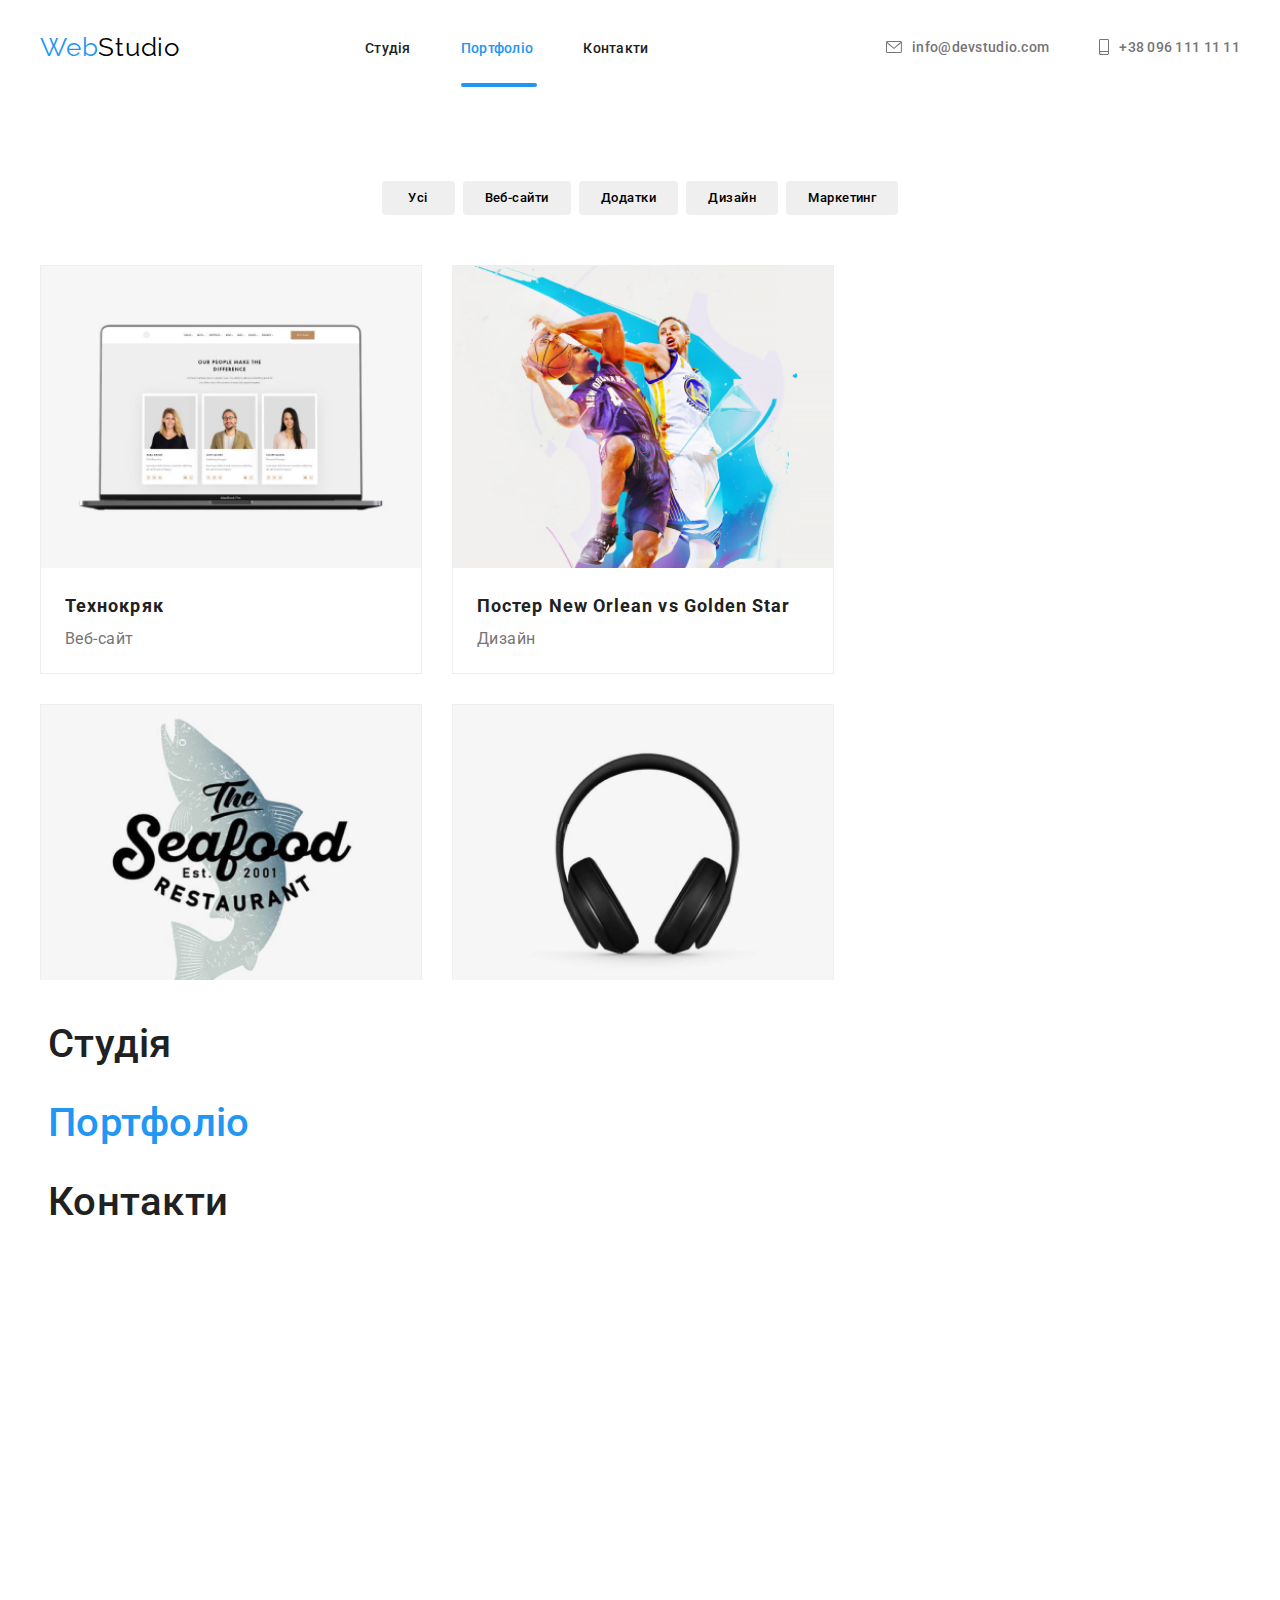
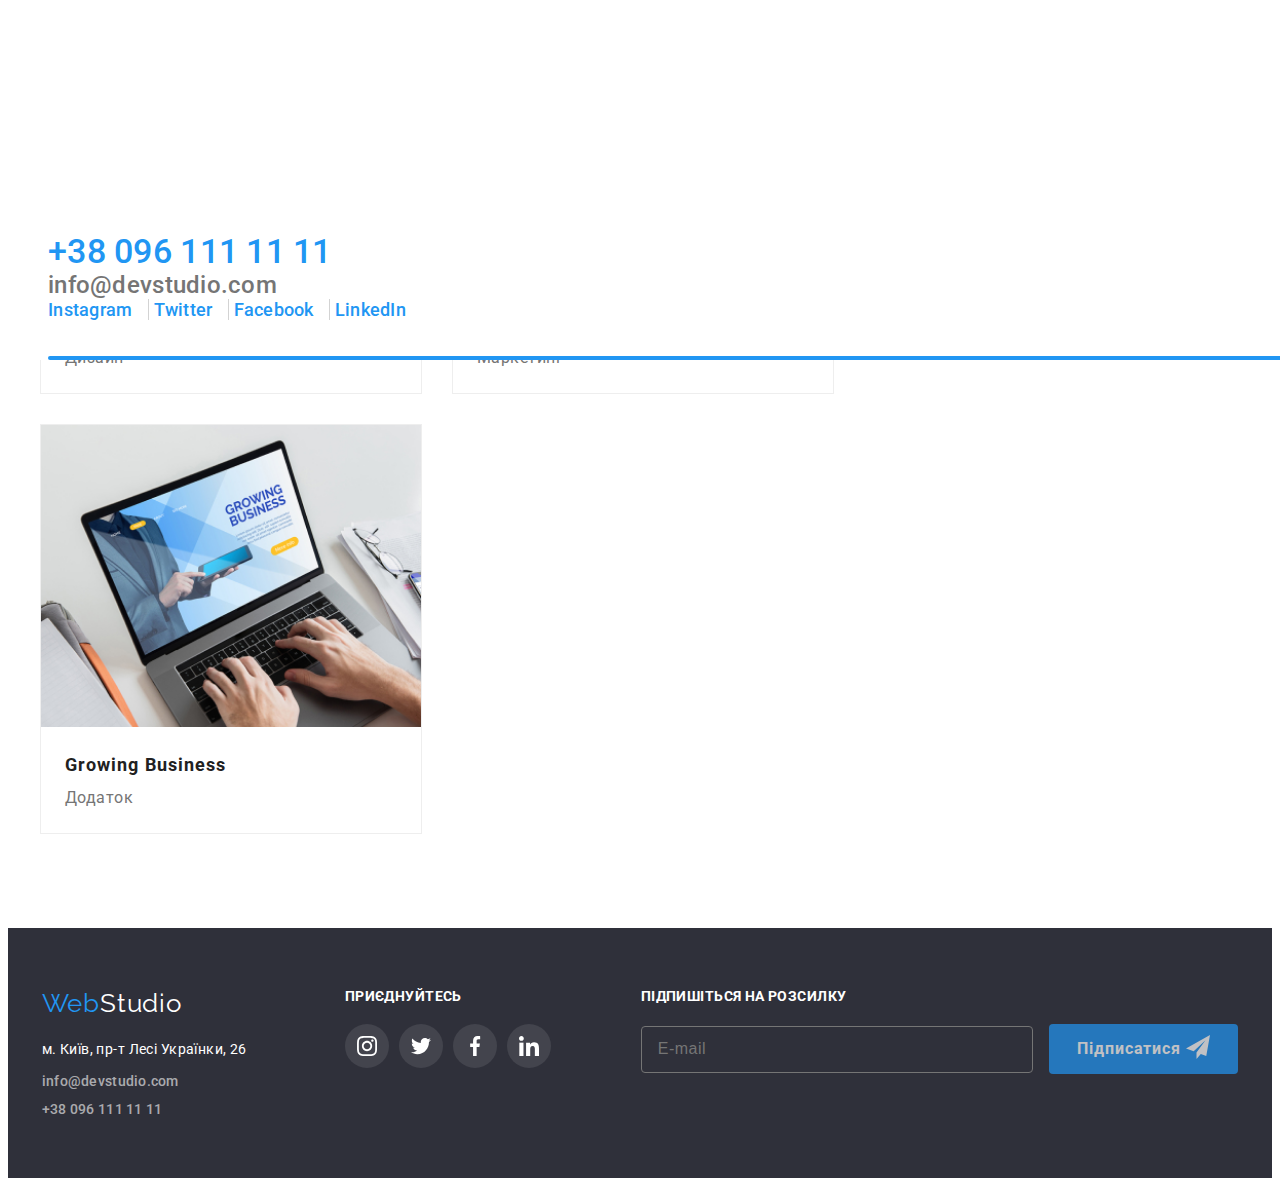
==== commit 0752313f: "add 2x and 1x pictures, edit html to pictures" ====
--- a/portfolio.html
+++ b/portfolio.html
@@ -102,7 +102,12 @@
                     <li class="catalog__item">
                         <a class="catalog__item-tag ">
                             <div class="catalog__cont-img">
-                                <img src="images/images_portolio/technoquack.jpg" alt="technoquack" class="catalog__img">
+                                <picture class="catalog__picture">
+                                    <source srcset="./images/images_portolio/technoquack.jpg 1x, ./images/images_portolio/technoquack@2x.jpg 2x" media="(min-width:1200px)" sizes="370px"/>
+                                    <source srcset="./images/images_portolio/technoquack_tab.jpg 1x, ./images/images_portolio/technoquack_tab@2x.jpg 2x" media="(min-width:768px)" sizes="354px"/>
+                                    <source srcset="./images/images_portolio/technoquack_mob.jpg 1x, ./images/images_portolio/technoquack_mob@2x.jpg 2x" media="(max-width:767px)" sizes="100%"/>
+                                    <img class="catalog__img" src="./images/images_portolio/technoquack.jpg" alt="technoquack"/>
+                                  </picture>
                                 <div class="catalog__overlay">
                                     <p class="catalog__overlay-text">Ресурс пропонує комплексні пропозиції з різним рівнем функціоналу та сервісів. Все це дозволить відвідувачу отримати вичерпні відомості про компанію чи приватну особу.</p>
                                 </div>
@@ -116,7 +121,12 @@
                     <li class="catalog__item">
                         <a class="catalog__item-tag ">
                             <div class="catalog__cont-img">
-                                <img src="images/images_portolio/basketball.jpg" alt="basketball" class="catalog__img">
+                                <picture class="catalog__picture">
+                                    <source srcset="./images/images_portolio/basketball.jpg 1x, ./images/images_portolio/basketball@2x.jpg 2x" media="(min-width:1200px)" sizes="370px"/>
+                                    <source srcset="./images/images_portolio/basketball_tab.jpg 1x, ./images/images_portolio/basketball_tab@2x.jpg 2x" media="(min-width:768px)" sizes="354px"/>
+                                    <source srcset="./images/images_portolio/basketball_mob.jpg 1x, ./images/images_portolio/basketball_mob@2x.jpg 2x" media="(max-width:767px)" sizes="100%"/>
+                                    <img class="catalog__img" src="./images/images_portolio/basketball.jpg" alt="basketball"/>
+                                  </picture>
                                 <div class="catalog__overlay">
                                     <p class="catalog__overlay-text">Ресурс пропонує комплексні пропозиції з різним рівнем функціоналу та сервісів. Все це дозволить відвідувачу отримати вичерпні відомості про компанію чи приватну особу.</p>
                                 </div>
@@ -130,7 +140,12 @@
                     <li class="catalog__item">
                         <a class="catalog__item-tag ">
                             <div class="catalog__cont-img">
-                                <img src="images/images_portolio/seafood.jpg" alt="seafood" class="catalog__img">
+                                <picture class="catalog__picture">
+                                    <source srcset="./images/images_portolio/seafood.jpg 1x, ./images/images_portolio/seafood@2x.jpg 2x" media="(min-width:1200px)" sizes="370px"/>
+                                    <source srcset="./images/images_portolio/seafood_tab.jpg 1x, ./images/images_portolio/seafood_tab@2x.jpg 2x" media="(min-width:768px)" sizes="354px"/>
+                                    <source srcset="./images/images_portolio/seafood_mob.jpg 1x, ./images/images_portolio/seafood_mob@2x.jpg 2x" media="(max-width:767px)" sizes="100%"/>
+                                    <img class="catalog__img" src="./images/images_portolio/seafood.jpg" alt="seafood"/>
+                                  </picture>
                                 <div class="catalog__overlay">
                                     <p class="catalog__overlay-text">Ресурс пропонує комплексні пропозиції з різним рівнем функціоналу та сервісів. Все це дозволить відвідувачу отримати вичерпні відомості про компанію чи приватну особу.</p>
                                 </div>
@@ -144,7 +159,12 @@
                     <li class="catalog__item">
                         <a class="catalog__item-tag ">
                             <div class="catalog__cont-img">
-                                <img src="images/images_portolio/headphone.jpg" alt="headphone" class="catalog__img">
+                                <picture class="catalog__picture">
+                                    <source srcset="./images/images_portolio/headphone.jpg 1x, ./images/images_portolio/headphone@2x.jpg 2x" media="(min-width:1200px)" sizes="370px"/>
+                                    <source srcset="./images/images_portolio/headphone_tab.jpg 1x, ./images/images_portolio/headphone_tab@2x.jpg 2x" media="(min-width:768px)" sizes="354px"/>
+                                    <source srcset="./images/images_portolio/headphone_mob.jpg 1x, ./images/images_portolio/headphone_mob@2x.jpg 2x" media="(max-width:767px)" sizes="100%"/>
+                                    <img class="catalog__img" src="./images/images_portolio/headphone.jpg" alt="headphone"/>
+                                  </picture>
                                 <div class="catalog__overlay">
                                     <p class="catalog__overlay-text">Ресурс пропонує комплексні пропозиції з різним рівнем функціоналу та сервісів. Все це дозволить відвідувачу отримати вичерпні відомості про компанію чи приватну особу.</p>
                                 </div>
@@ -158,7 +178,12 @@
                     <li class="catalog__item">
                         <a class="catalog__item-tag ">
                             <div class="catalog__cont-img">
-                                <img src="images/images_portolio/box.jpg" alt="headphone" class="catalog__img">
+                                <picture class="catalog__picture">
+                                    <source srcset="./images/images_portolio/box.jpg 1x, ./images/images_portolio/box@2x.jpg 2x" media="(min-width:1200px)" sizes="370px"/>
+                                    <source srcset="./images/images_portolio/box_tab.jpg 1x, ./images/images_portolio/box_tab@2x.jpg 2x" media="(min-width:768px)" sizes="354px"/>
+                                    <source srcset="./images/images_portolio/box_mob.jpg 1x, ./images/images_portolio/box_mob@2x.jpg 2x" media="(max-width:767px)" sizes="100%"/>
+                                    <img class="catalog__img" src="./images/images_portolio/box.jpg" alt="box"/>
+                                  </picture>
                                 <div class="catalog__overlay">
                                     <p class="catalog__overlay-text">Ресурс пропонує комплексні пропозиції з різним рівнем функціоналу та сервісів. Все це дозволить відвідувачу отримати вичерпні відомості про компанію чи приватну особу.</p>
                                 </div>
@@ -172,7 +197,12 @@
                     <li class="catalog__item">
                         <a class="catalog__item-tag ">
                             <div class="catalog__cont-img">
-                                <img src="images/images_portolio/monitor.jpg" alt="monitor" class="catalog__img">
+                                <picture class="catalog__picture">
+                                    <source srcset="./images/images_portolio/monitor.jpg 1x, ./images/images_portolio/monitor@2x.jpg 2x" media="(min-width:1200px)" sizes="370px"/>
+                                    <source srcset="./images/images_portolio/monitor_tab.jpg 1x, ./images/images_portolio/monitor_tab@2x.jpg 2x" media="(min-width:768px)" sizes="354px"/>
+                                    <source srcset="./images/images_portolio/monitor_mob.jpg 1x, ./images/images_portolio/monitor_mob@2x.jpg 2x" media="(max-width:767px)" sizes="100%"/>
+                                    <img class="catalog__img" src="./images/images_portolio/monitor.jpg" alt="monitor"/>
+                                  </picture>
                                 <div class="catalog__overlay">
                                     <p class="catalog__overlay-text">Ресурс пропонує комплексні пропозиції з різним рівнем функціоналу та сервісів. Все це дозволить відвідувачу отримати вичерпні відомості про компанію чи приватну особу.</p>
                                 </div>
@@ -186,7 +216,12 @@
                     <li class="catalog__item">
                         <a class="catalog__item-tag ">
                             <div class="catalog__cont-img">
-                                <img src="images/images_portolio/magazine.jpg" alt="magazine" class="catalog__img">
+                                <picture class="catalog__picture">
+                                    <source srcset="./images/images_portolio/magazine.jpg 1x, ./images/images_portolio/magazine@2x.jpg 2x" media="(min-width:1200px)" sizes="370px"/>
+                                    <source srcset="./images/images_portolio/magazine_tab.jpg 1x, ./images/images_portolio/magazine_tab@2x.jpg 2x" media="(min-width:768px)" sizes="354px"/>
+                                    <source srcset="./images/images_portolio/magazine_mob.jpg 1x, ./images/images_portolio/magazine_mob@2x.jpg 2x" media="(max-width:767px)" sizes="100%"/>
+                                    <img class="catalog__img" src="./images/images_portolio/magazine.jpg" alt="magazine"/>
+                                  </picture>
                                 <div class="catalog__overlay">
                                     <p class="catalog__overlay-text">Ресурс пропонує комплексні пропозиції з різним рівнем функціоналу та сервісів. Все це дозволить відвідувачу отримати вичерпні відомості про компанію чи приватну особу.</p>
                                 </div>
@@ -200,7 +235,12 @@
                     <li class="catalog__item">
                         <a class="catalog__item-tag ">
                             <div class="catalog__cont-img">
-                                <img src="images/images_portolio/tag.jpg" alt="tag" class="catalog__img">
+                                <picture class="catalog__picture">
+                                    <source srcset="./images/images_portolio/tag.jpg 1x, ./images/images_portolio/tag@2x.jpg 2x" media="(min-width:1200px)" sizes="370px"/>
+                                    <source srcset="./images/images_portolio/tag_tab.jpg 1x, ./images/images_portolio/tag_tab@2x.jpg 2x" media="(min-width:768px)" sizes="354px"/>
+                                    <source srcset="./images/images_portolio/tag_mob.jpg 1x, ./images/images_portolio/tag_mob@2x.jpg 2x" media="(max-width:767px)" sizes="100%"/>
+                                    <img class="catalog__img" src="./images/images_portolio/tag.jpg" alt="tag"/>
+                                  </picture>
                                 <div class="catalog__overlay">
                                     <p class="catalog__overlay-text">Ресурс пропонує комплексні пропозиції з різним рівнем функціоналу та сервісів. Все це дозволить відвідувачу отримати вичерпні відомості про компанію чи приватну особу.</p>
                                 </div>
@@ -214,7 +254,12 @@
                     <li class="catalog__item">
                         <a class="catalog__item-tag ">
                             <div class="catalog__cont-img">
-                                <img src="images/images_portolio/macbook.jpg" alt="macbook" class="catalog__img">
+                                <picture class="catalog__picture">
+                                    <source srcset="./images/images_portolio/macbook.jpg 1x, ./images/images_portolio/macbook@2x.jpg 2x" media="(min-width:1200px)" sizes="370px"/>
+                                    <source srcset="./images/images_portolio/macbook_tab.jpg 1x, ./images/images_portolio/macbook_tab@2x.jpg 2x" media="(min-width:768px)" sizes="354px"/>
+                                    <source srcset="./images/images_portolio/macbook_mob.jpg 1x, ./images/images_portolio/macbook_mob@2x.jpg 2x" media="(max-width:767px)" sizes="100%"/>
+                                    <img class="catalog__img" src="./images/images_portolio/macbook.jpg" alt="macbook"/>
+                                  </picture>
                                 <div class="catalog__overlay">
                                     <p class="catalog__overlay-text">Ресурс пропонує комплексні пропозиції з різним рівнем функціоналу та сервісів. Все це дозволить відвідувачу отримати вичерпні відомості про компанію чи приватну особу.</p>
                                 </div>
--- a/css/main.min.css
+++ b/css/main.min.css
@@ -1 +1 @@
-.footer-form__title,.footer-soc-links__title{color:#fff;font-size:14px;letter-spacing:.42px;margin-bottom:20px}.clients__title,.team__title,.work__main-title{color:#212121;font-size:36px;text-align:center;letter-spacing:1.08px}body{font-family:Roboto}h1,h2,h3,h4,p{margin-top:0;margin-bottom:0}ul{margin-top:0;margin-bottom:0;padding-left:0}img{display:block;max-width:100%;height:auto}.list{list-style:none;padding:0}.link{text-decoration:none}.visually-hidden{position:absolute;width:1px;height:1px;margin:-1px;border:0;padding:0;white-space:nowrap;-webkit-clip-path:inset(100%);clip-path:inset(100%);clip:rect(0 0 0 0);overflow:hidden}address{font-style:normal}.container{padding:0 15px;margin:0 auto;min-width:320px}@media screen and (min-width: 480px){.container{width:480px}}@media screen and (min-width: 768px){.container{min-width:768px}}@media screen and (min-width: 1200px){.container{width:1200px}}.header{padding-top:16px;padding-bottom:16px}@media screen and (min-width: 768px){.header{padding-top:21px;padding-bottom:21px}}@media screen and (min-width: 1200px){.header{padding-top:24px;padding-bottom:25px}}.header__container{display:-webkit-box;display:-ms-flexbox;display:flex;-webkit-box-align:center;-ms-flex-align:center;align-items:center}.mobile-menu__icon{display:block;width:24px;height:16px}.nav{display:none}@media screen and (min-width: 768px){.nav{display:block;margin-left:87px}}@media screen and (min-width: 1200px){.nav{margin-left:92px}}.nav__list{display:-webkit-box;display:-ms-flexbox;display:flex;gap:50px}.nav__link{color:#212121;font-size:14px;font-weight:500;letter-spacing:.28px;display:inline;padding:31px 0;position:relative;-webkit-transition:color 250ms cubic-bezier(0.4, 0, 0.2, 1);transition:color 250ms cubic-bezier(0.4, 0, 0.2, 1)}.nav__link:hover,.nav__link:focus{color:#2196f3}.nav__link--current{color:#2196f3}.nav__link--current::after{content:"";display:block;width:105%;height:4px;background-color:#2196f3;position:absolute;border-radius:5px;-webkit-transition:-webkit-transform 250ms cubic-bezier(0.4, 0, 0.2, 1);transition:-webkit-transform 250ms cubic-bezier(0.4, 0, 0.2, 1);transition:transform 250ms cubic-bezier(0.4, 0, 0.2, 1);transition:transform 250ms cubic-bezier(0.4, 0, 0.2, 1), -webkit-transform 250ms cubic-bezier(0.4, 0, 0.2, 1)}@media screen and (min-width: 768px){.nav__link--current::after{bottom:-2px}}@media screen and (min-width: 1200px){.nav__link--current::after{bottom:0}}.nav__link--current:hover::after{-webkit-transform:scale(1.2);-ms-transform:scale(1.2);transform:scale(1.2)}.contact__list{display:none}@media screen and (min-width: 768px){.contact__list{display:-webkit-box;display:-ms-flexbox;display:flex;gap:10px;margin-left:auto;-webkit-box-orient:vertical;-webkit-box-direction:normal;-ms-flex-direction:column;flex-direction:column}}@media screen and (min-width: 1200px){.contact__list{display:-webkit-box;display:-ms-flexbox;display:flex;gap:50px;margin-left:auto;-webkit-box-orient:horizontal;-webkit-box-direction:normal;-ms-flex-direction:row;flex-direction:row}}.contact__link{display:-webkit-box;display:-ms-flexbox;display:flex;gap:10px;-webkit-box-align:center;-ms-flex-align:center;align-items:center;color:#757575;font-size:14px;font-weight:500;letter-spacing:.28px;-webkit-transition:color 250ms cubic-bezier(0.4, 0, 0.2, 1);transition:color 250ms cubic-bezier(0.4, 0, 0.2, 1)}.contact__link:hover,.contact__link:focus{color:#2196f3}.contact__icon{fill:#757575;-webkit-transition:fill 250ms cubic-bezier(0.4, 0, 0.2, 1);transition:fill 250ms cubic-bezier(0.4, 0, 0.2, 1)}.contact__link:hover .contact__icon,.contact__link:focus .contact__icon{fill:#2196f3}.hero{background:-webkit-gradient(linear, left top, left bottom, from(rgba(47, 48, 58, 0.4)), to(rgba(47, 48, 58, 0.4))),url(../images/images_hero/hero-bg_img-mob.jpg) no-repeat;background:linear-gradient(rgba(47, 48, 58, 0.4), rgba(47, 48, 58, 0.4)),url(../images/images_hero/hero-bg_img-mob.jpg) no-repeat;padding:118px 0;background-size:cover;background-position:top center}@media(min-device-pixel-ratio: 2),(-webkit-min-device-pixel-ratio: 2),(min-resolution: 192dpi),(min-resolution: 2dppx){.hero{background-image:url("../images/images_hero/hero-bg_img-mob@2x.jpg")}}@media screen and (min-width: 768px){.hero{background-image:url("../images/images_hero/hero-bg_img-tab.jpg")}}@media screen and (min-width: 768px)and (min-device-pixel-ratio: 2),screen and (min-width: 768px)and (-webkit-min-device-pixel-ratio: 2),screen and (min-width: 768px)and (min-resolution: 192dpi),screen and (min-width: 768px)and (min-resolution: 2dppx){.hero{background-image:url("../images/images_hero/hero-bg_img-tab@2x.jpg")}}@media screen and (min-width: 1200px){.hero{padding-top:200px;padding-bottom:200px;background-image:url("../images/images_hero/hero-bg_img.jpg")}}@media screen and (min-width: 1200px)and (min-device-pixel-ratio: 2),screen and (min-width: 1200px)and (-webkit-min-device-pixel-ratio: 2),screen and (min-width: 1200px)and (min-resolution: 192dpi),screen and (min-width: 1200px)and (min-resolution: 2dppx){.hero{background-image:url("../images/images_hero/hero-bg_img1@2x.jpg")}}.hero__title{color:#fff;text-align:center;font-weight:900;line-height:1.36;letter-spacing:2.64px;text-transform:uppercase;padding-bottom:30px;font-size:26px}@media screen and (min-width: 1200px){.hero__title{font-size:44px}}.advantage{padding-top:60px;padding-bottom:60px}@media screen and (min-width: 1200px){.advantage{padding-top:94px;padding-bottom:94px}}.advantage__list{-webkit-box-orient:vertical;-webkit-box-direction:normal;-ms-flex-direction:column;flex-direction:column;display:-webkit-box;display:-ms-flexbox;display:flex;gap:30px}@media screen and (min-width: 768px){.advantage__list{-webkit-box-orient:horizontal;-webkit-box-direction:normal;-ms-flex-direction:row;flex-direction:row;-ms-flex-wrap:wrap;flex-wrap:wrap}}@media screen and (min-width: 1200px){.advantage__list{-ms-flex-wrap:nowrap;flex-wrap:nowrap}}.advantage__item{-ms-flex-preferred-size:calc((100% - 30px*(4 - 1))/4);flex-basis:calc((100% - 30px*(4 - 1))/4)}@media screen and (min-width: 768px){.advantage__item{-ms-flex-preferred-size:calc((100% - 30px*(2 - 1))/2);flex-basis:calc((100% - 30px*(2 - 1))/2);width:354px;height:224px}}@media screen and (min-width: 1200px){.advantage__item{width:270px;height:248px}}.advantage__item::before{content:"";display:block;height:120px;border:none;background-image:url("../images/svg/antenna.svg");background-repeat:no-repeat;background-position:center;background-size:70px 70px;border-radius:4px;background-color:#f5f4fa;margin-bottom:30px}.advantage__item:nth-child(2)::before{background-image:url("../images/svg/clock.svg")}.advantage__item:nth-child(3)::before{background-image:url("../images/svg/diagram.svg")}.advantage__item:nth-child(4)::before{background-image:url("../images/svg/astronaut.svg")}.advantage__title{color:#212121;font-size:14px;letter-spacing:.42px;margin-bottom:10px;text-align:center}@media screen and (min-width: 768px){.advantage__title{text-align:start}}.advantage__text{color:#757575;font-size:14px;letter-spacing:.42px;line-height:1.71}.work{padding-bottom:94px;display:none}@media screen and (min-width: 1200px){.work{display:block}}.work__main-title{margin-bottom:50px}.work__list{display:-webkit-box;display:-ms-flexbox;display:flex;gap:30px}.work__item{position:relative}.work__title{color:#fff;text-align:center;font-size:14px;line-height:normal;letter-spacing:.42px;text-transform:uppercase;position:absolute;padding-top:27px;padding-bottom:27px;width:370px;bottom:0;background:rgba(47,48,58,.8)}.team{background-color:#f5f4fa;padding-top:60px;padding-bottom:60px}@media screen and (min-width: 1200px){.team{padding-top:94px;padding-bottom:94px}}.team__title{font-size:28px;margin-bottom:30px}@media screen and (min-width: 1200px){.team__title{font-size:36px;margin-bottom:50px}}.team__list{display:-webkit-box;display:-ms-flexbox;display:flex;gap:30px;-ms-flex-wrap:wrap;flex-wrap:wrap;-webkit-box-pack:center;-ms-flex-pack:center;justify-content:center}.team__item{display:-webkit-box;display:-ms-flexbox;display:flex;-webkit-box-orient:vertical;-webkit-box-direction:normal;-ms-flex-direction:column;flex-direction:column;-webkit-box-align:center;-ms-flex-align:center;align-items:center;background-color:#fff;border-radius:4px;-webkit-box-shadow:0px 2px 1px 0px rgba(0,0,0,.2),0px 1px 1px 0px rgba(0,0,0,.14),0px 1px 3px 0px rgba(0,0,0,.12);box-shadow:0px 2px 1px 0px rgba(0,0,0,.2),0px 1px 1px 0px rgba(0,0,0,.14),0px 1px 3px 0px rgba(0,0,0,.12);width:100%;-ms-flex-preferred-size:calc((100% - 30px*(1 - 1))/1);flex-basis:calc((100% - 30px*(1 - 1))/1)}@media screen and (min-width: 768px){.team__item{-ms-flex-preferred-size:calc((100% - 30px*(2 - 1))/2);flex-basis:calc((100% - 30px*(2 - 1))/2)}}@media screen and (min-width: 1200px){.team__item{-ms-flex-preferred-size:calc((100% - 30px*(4 - 1))/4);flex-basis:calc((100% - 30px*(4 - 1))/4)}}.team__name{color:#212121;text-align:center;font-size:16px;font-weight:500;letter-spacing:.48px;margin-top:30px;margin-bottom:10px}.team__profession{color:#757575;text-align:center;letter-spacing:.48px}.team-soc-links{display:-webkit-box;display:-ms-flexbox;display:flex;gap:10px;padding:16px 32px 30px}.team-soc-links__link{border-radius:50%;padding:12px;width:44px;height:44px;display:-webkit-box;display:-ms-flexbox;display:flex;-webkit-box-align:center;-ms-flex-align:center;align-items:center;-webkit-box-pack:center;-ms-flex-pack:center;justify-content:center;-webkit-transition:background-color 250ms cubic-bezier(0.4, 0, 0.2, 1);transition:background-color 250ms cubic-bezier(0.4, 0, 0.2, 1)}.team-soc-links__link:hover,.team-soc-links__link:focus{background-color:#2196f3;cursor:pointer}.team-soc-links__link:hover .team-soc-links__svg,.team-soc-links__link:focus .team-soc-links__svg{fill:#fff}.team-soc-links__svg{fill:#afb1b8;-webkit-transition:fill 250ms cubic-bezier(0.4, 0, 0.2, 1);transition:fill 250ms cubic-bezier(0.4, 0, 0.2, 1)}.clients{padding-top:60px;padding-bottom:60px}@media screen and (min-width: 1200px){.clients{padding-top:94px;padding-bottom:94px}}.clients__list{display:-webkit-box;display:-ms-flexbox;display:flex;gap:30px;margin-top:30px;-ms-flex-wrap:wrap;flex-wrap:wrap}@media screen and (min-width: 768px){.clients__list{-webkit-box-pack:center;-ms-flex-pack:center;justify-content:center}}@media screen and (min-width: 1200px){.clients__list{margin-top:50px;-ms-flex-wrap:nowrap;flex-wrap:nowrap}}.clients__item{-ms-flex-preferred-size:calc((100% - 30px*(2 - 1))/2);flex-basis:calc((100% - 30px*(2 - 1))/2)}@media screen and (min-width: 768px){.clients__item{-ms-flex-preferred-size:calc((100% - 30px*(3 - 1))/3);flex-basis:calc((100% - 30px*(3 - 1))/3)}}@media screen and (min-width: 1200px){.clients__item{-ms-flex-preferred-size:calc((100% - 30px*(6 - 1))/6);flex-basis:calc((100% - 30px*(6 - 1))/6)}}.clients__link{padding:16px 32px;fill:#afb1b8;width:100%;display:-webkit-box;display:-ms-flexbox;display:flex;-webkit-box-align:center;-ms-flex-align:center;align-items:center;-webkit-box-pack:center;-ms-flex-pack:center;justify-content:center;border:#afb1b8 1px solid;border-radius:4px;-webkit-transition:fill 250ms cubic-bezier(0.4, 0, 0.2, 1),border 250ms cubic-bezier(0.4, 0, 0.2, 1);transition:fill 250ms cubic-bezier(0.4, 0, 0.2, 1),border 250ms cubic-bezier(0.4, 0, 0.2, 1)}.clients__link:hover{fill:#2196f3;border-color:#2196f3;cursor:pointer}@media screen and (max-width: 479px){.clients__link{padding:16px 0}}.footer{background-color:#2f303a;padding-top:60px;padding-bottom:60px}.footer__address__link__map{color:#fff;font-size:14px;line-height:1.71;letter-spacing:.42px;-webkit-transition:color 250ms cubic-bezier(0.4, 0, 0.2, 1);transition:color 250ms cubic-bezier(0.4, 0, 0.2, 1)}.footer__address__link__map:hover,.footer__address__link__map:focus{color:#2196f3}.footer__address__link{color:rgba(255,255,255,.6);font-size:14px;font-weight:500;letter-spacing:.28px;-webkit-transition:color 250ms cubic-bezier(0.4, 0, 0.2, 1);transition:color 250ms cubic-bezier(0.4, 0, 0.2, 1)}.footer__address__link:hover,.footer__address__link:focus{color:#2196f3}.footer-wrapper-links__item:not(:last-child){margin-bottom:9px}.footer__container{display:-webkit-box;display:-ms-flexbox;display:flex;-webkit-box-orient:vertical;-webkit-box-direction:normal;-ms-flex-direction:column;flex-direction:column;gap:60px}@media screen and (min-width: 768px){.footer__container{-webkit-box-orient:horizontal;-webkit-box-direction:normal;-ms-flex-direction:row;flex-direction:row;-ms-flex-wrap:wrap;flex-wrap:wrap;-webkit-box-pack:center;-ms-flex-pack:center;justify-content:center}}@media screen and (min-width: 1200px){.footer__container{-ms-flex-wrap:nowrap;flex-wrap:nowrap;gap:unset}}.footer-wrapper-links{display:-webkit-box;display:-ms-flexbox;display:flex;-webkit-box-align:center;-ms-flex-align:center;align-items:center;-webkit-box-orient:vertical;-webkit-box-direction:normal;-ms-flex-direction:column;flex-direction:column}@media screen and (min-width: 768px){.footer-wrapper-links{margin-right:165px}}@media screen and (min-width: 1200px){.footer-wrapper-links{margin-right:70px;-webkit-box-align:baseline;-ms-flex-align:baseline;align-items:baseline}}.footer-wrapper-links__list{display:-webkit-box;display:-ms-flexbox;display:flex;-webkit-box-orient:vertical;-webkit-box-direction:normal;-ms-flex-direction:column;flex-direction:column;-webkit-box-align:center;-ms-flex-align:center;align-items:center}@media screen and (min-width: 1200px){.footer-wrapper-links__list{display:block}}.footer-soc-links{display:-webkit-box;display:-ms-flexbox;display:flex;-webkit-box-align:center;-ms-flex-align:center;align-items:center;-webkit-box-orient:vertical;-webkit-box-direction:normal;-ms-flex-direction:column;flex-direction:column}@media screen and (min-width: 768px){.footer-soc-links{-webkit-box-pack:center;-ms-flex-pack:center;justify-content:center}}@media screen and (min-width: 1200px){.footer-soc-links{-webkit-box-align:baseline;-ms-flex-align:baseline;align-items:baseline;margin-right:90px;-webkit-box-pack:start;-ms-flex-pack:start;justify-content:flex-start}}.footer-soc-links__list{display:-webkit-box;display:-ms-flexbox;display:flex;gap:10px;-webkit-box-orient:horizontal;-webkit-box-direction:normal;-ms-flex-direction:row;flex-direction:row}.footer-soc-links__link{display:-webkit-box;display:-ms-flexbox;display:flex;-webkit-box-align:center;-ms-flex-align:center;align-items:center;-webkit-box-pack:center;-ms-flex-pack:center;justify-content:center;width:44px;height:44px;border-radius:50%;background-color:#43444d;-webkit-transition:background-color 250ms cubic-bezier(0.4, 0, 0.2, 1);transition:background-color 250ms cubic-bezier(0.4, 0, 0.2, 1)}.footer-soc-links__link:hover,.footer-soc-links__link:focus{background-color:#2196f3}.footer-soc-links__svg{fill:#fff}.footer-form__container{display:-webkit-box;display:-ms-flexbox;display:flex;-webkit-box-align:center;-ms-flex-align:center;align-items:center;-webkit-box-orient:vertical;-webkit-box-direction:normal;-ms-flex-direction:column;flex-direction:column}@media screen and (min-width: 1200px){.footer-form__container{-webkit-box-align:baseline;-ms-flex-align:baseline;align-items:baseline}}.footer-form{display:-webkit-box;display:-ms-flexbox;display:flex;-webkit-box-orient:vertical;-webkit-box-direction:normal;-ms-flex-direction:column;flex-direction:column;gap:20px}@media screen and (min-width: 1200px){.footer-form{display:block}}.footer-form__input{width:358px;padding:15px 16px;border-radius:4px;border:1px solid #757575;background-color:#2f303a;margin-right:12px;outline:none;-webkit-transition:border 250ms cubic-bezier(0.4, 0, 0.2, 1);transition:border 250ms cubic-bezier(0.4, 0, 0.2, 1)}.footer-form__input::-webkit-input-placeholder{color:#757575;font-size:16px;font-weight:400;line-height:20px;letter-spacing:.48px}.footer-form__input::-moz-placeholder{color:#757575;font-size:16px;font-weight:400;line-height:20px;letter-spacing:.48px}.footer-form__input:-ms-input-placeholder{color:#757575;font-size:16px;font-weight:400;line-height:20px;letter-spacing:.48px}.footer-form__input::-ms-input-placeholder{color:#757575;font-size:16px;font-weight:400;line-height:20px;letter-spacing:.48px}.footer-form__input::placeholder{color:#757575;font-size:16px;font-weight:400;line-height:20px;letter-spacing:.48px}.footer-form__input:focus,.footer-form__input:hover{border-color:#2196f3}@media screen and (max-width: 767px){.footer-form__input{width:260px}}.btn__icon{fill:#fff;margin-bottom:-5px}.backdrop{position:fixed;top:0;left:0;width:100%;height:100%;background-color:rgba(0,0,0,.2);opacity:1;-webkit-transition:opacity 500ms linear;transition:opacity 500ms linear}.backdrop.is-hidden{opacity:0;pointer-events:none}.no-scroll{overflow:hidden}.modal__hero{position:absolute;top:50%;left:50%;padding:40px;background-color:#fff;border-radius:4px;-webkit-transform:translate(-50%, -50%);-ms-transform:translate(-50%, -50%);transform:translate(-50%, -50%);-webkit-box-shadow:0px 2px 1px 0px rgba(0,0,0,.2),0px 1px 1px 0px rgba(0,0,0,.14),0px 1px 3px 0px rgba(0,0,0,.12);box-shadow:0px 2px 1px 0px rgba(0,0,0,.2),0px 1px 1px 0px rgba(0,0,0,.14),0px 1px 3px 0px rgba(0,0,0,.12);-webkit-transition:-webkit-transform 500ms linear;transition:-webkit-transform 500ms linear;transition:transform 500ms linear;transition:transform 500ms linear, -webkit-transform 500ms linear;min-width:450px;min-height:610px}.backdrop.is-hidden .modal__hero{-webkit-transform:translate(-50%, -50%) scale(0.5);-ms-transform:translate(-50%, -50%) scale(0.5);transform:translate(-50%, -50%) scale(0.5)}@media screen and (min-width: 1200px){.modal__hero{min-width:530px;min-height:580px}}.modal__close-btn{border:1px solid rgba(0,0,0,.1);border-radius:50%;padding:6px;display:-webkit-box;display:-ms-flexbox;display:flex;-webkit-box-align:center;-ms-flex-align:center;align-items:center;-webkit-box-pack:center;-ms-flex-pack:center;justify-content:center;background:none;position:absolute;right:8px;top:8px;-webkit-transition:fill 250ms cubic-bezier(0.4, 0, 0.2, 1);transition:fill 250ms cubic-bezier(0.4, 0, 0.2, 1);cursor:pointer}.modal__close-btn:focus,.modal__close-btn:hover{fill:#2196f3}.modal__title{color:#212121;text-align:center;font-size:20px;font-weight:700;line-height:normal;letter-spacing:.6px;margin-bottom:12px}.modal__label{color:#757575;font-size:12px;letter-spacing:.12px;position:relative;display:block;margin-bottom:10px}.modal__label:nth-child(4){margin-bottom:20px}.modal__label-input{margin-top:4px;padding:12px 42px;width:100%;border-radius:4px;border:1px solid rgba(33,33,33,.2);outline:none;-webkit-transition:border 250ms cubic-bezier(0.4, 0, 0.2, 1);transition:border 250ms cubic-bezier(0.4, 0, 0.2, 1)}.modal__label-input:focus,.modal__label-input:hover{border:1px solid #2196f3}.modal__label-input:hover+.modal__label-svg,.modal__label-input:focus+.modal__label-svg{fill:#2196f3}.modal__label-svg{position:absolute;bottom:11px;left:12px;-webkit-transition:fill 250ms cubic-bezier(0.4, 0, 0.2, 1);transition:fill 250ms cubic-bezier(0.4, 0, 0.2, 1)}.modal__label-textarea{resize:none;padding:12px 16px;height:96px;margin-top:4px;width:100%;border-radius:4px;border:1px solid rgba(33,33,33,.2);outline:none;-webkit-transition:border 250ms cubic-bezier(0.4, 0, 0.2, 1);transition:border 250ms cubic-bezier(0.4, 0, 0.2, 1)}.modal__label-textarea:focus,.modal__label-textarea:hover{border:1px solid #2196f3}.modal__label-textarea::-webkit-input-placeholder{color:#757575;font-family:Roboto;font-size:12px;font-weight:400;letter-spacing:.12px}.modal__label-textarea::-moz-placeholder{color:#757575;font-family:Roboto;font-size:12px;font-weight:400;letter-spacing:.12px}.modal__label-textarea:-ms-input-placeholder{color:#757575;font-family:Roboto;font-size:12px;font-weight:400;letter-spacing:.12px}.modal__label-textarea::-ms-input-placeholder{color:#757575;font-family:Roboto;font-size:12px;font-weight:400;letter-spacing:.12px}.modal__label-textarea::placeholder{color:#757575;font-family:Roboto;font-size:12px;font-weight:400;letter-spacing:.12px}.modal__check{display:-webkit-box;display:-ms-flexbox;display:flex;-webkit-box-pack:center;-ms-flex-pack:center;justify-content:center;-webkit-box-align:center;-ms-flex-align:center;align-items:center}.modal__checkbox-custom{margin-right:7px;width:16px;height:16px;border:2px solid #212121;border-radius:2px}.modal__checkbox-custom:hover{cursor:pointer;border-color:#2196f3}.modal__input-check:focus+.modal__checkbox-custom{border-color:#2196f3}.modal__input-check:checked+.modal__checkbox-custom{background-color:#2196f3;background-image:url("../images/svg/check.svg");border-color:#2196f3;background-size:13px;background-position:center;background-repeat:no-repeat}.modal__text-agree{color:#757575;font-size:14px;line-height:24px;letter-spacing:.42px}.modal__label__link__agree{color:#2196f3;text-decoration-line:underline}.portfolio{padding-top:60px;padding-bottom:60px}@media screen and (min-width: 1200px){.portfolio{padding-top:94px;padding-bottom:94px}}.filter-list{display:-webkit-box;display:-ms-flexbox;display:flex;gap:8px;margin-bottom:50px;-webkit-box-pack:start;-ms-flex-pack:start;justify-content:flex-start}@media screen and (max-width: 767px){.filter-list{width:326px;-ms-flex-wrap:wrap;flex-wrap:wrap}}@media screen and (min-width: 768px){.filter-list{-webkit-box-pack:center;-ms-flex-pack:center;justify-content:center}}@media screen and (min-width: 1200px){.filter-list{-ms-flex-wrap:nowrap;flex-wrap:nowrap}}.filter-list__btn{min-width:73px;padding:6px 22px;border-radius:4px;border:none;line-height:1.62;font-weight:500;letter-spacing:.48px;font-family:inherit;-webkit-transition:background-color 250ms cubic-bezier(0.4, 0, 0.2, 1),color 250ms cubic-bezier(0.4, 0, 0.2, 1),-webkit-box-shadow 250ms cubic-bezier(0.4, 0, 0.2, 1);transition:background-color 250ms cubic-bezier(0.4, 0, 0.2, 1),color 250ms cubic-bezier(0.4, 0, 0.2, 1),-webkit-box-shadow 250ms cubic-bezier(0.4, 0, 0.2, 1);transition:background-color 250ms cubic-bezier(0.4, 0, 0.2, 1),box-shadow 250ms cubic-bezier(0.4, 0, 0.2, 1),color 250ms cubic-bezier(0.4, 0, 0.2, 1);transition:background-color 250ms cubic-bezier(0.4, 0, 0.2, 1),box-shadow 250ms cubic-bezier(0.4, 0, 0.2, 1),color 250ms cubic-bezier(0.4, 0, 0.2, 1),-webkit-box-shadow 250ms cubic-bezier(0.4, 0, 0.2, 1)}.filter-list__btn:hover,.filter-list__btn:focus{background:#2196f3;color:#fff;cursor:pointer;-webkit-box-shadow:0px 2px 2px 0px rgba(0,0,0,.12),0px 1px 2px 0px rgba(0,0,0,.08),0px 3px 1px 0px rgba(0,0,0,.1);box-shadow:0px 2px 2px 0px rgba(0,0,0,.12),0px 1px 2px 0px rgba(0,0,0,.08),0px 3px 1px 0px rgba(0,0,0,.1)}.catalog{display:-webkit-box;display:-ms-flexbox;display:flex;gap:30px;-ms-flex-wrap:wrap;flex-wrap:wrap;-webkit-box-orient:vertical;-webkit-box-direction:normal;-ms-flex-direction:column;flex-direction:column}@media screen and (min-width: 768px){.catalog{-webkit-box-orient:horizontal;-webkit-box-direction:normal;-ms-flex-direction:row;flex-direction:row}}.catalog__item{width:100%;border:1px solid #eee}@media screen and (min-width: 768px){.catalog__item{-ms-flex-preferred-size:calc((100% - 30px*(2 - 1))/2);flex-basis:calc((100% - 30px*(2 - 1))/2)}}@media screen and (min-width: 1200px){.catalog__item{-ms-flex-preferred-size:calc((100% - 30px*(3 - 1))/3);flex-basis:calc((100% - 30px*(3 - 1))/3)}}.catalog__item-tag{display:block;-webkit-transition:-webkit-box-shadow 250ms cubic-bezier(0.4, 0, 0.2, 1);transition:-webkit-box-shadow 250ms cubic-bezier(0.4, 0, 0.2, 1);transition:box-shadow 250ms cubic-bezier(0.4, 0, 0.2, 1);transition:box-shadow 250ms cubic-bezier(0.4, 0, 0.2, 1), -webkit-box-shadow 250ms cubic-bezier(0.4, 0, 0.2, 1)}.catalog__item-tag:hover,.catalog__item-tag:focus{-webkit-box-shadow:1px 4px 6px 0px rgba(0,0,0,.16),0px 4px 4px 0px rgba(0,0,0,.06),0px 1px 1px 0px rgba(0,0,0,.12);box-shadow:1px 4px 6px 0px rgba(0,0,0,.16),0px 4px 4px 0px rgba(0,0,0,.06),0px 1px 1px 0px rgba(0,0,0,.12);cursor:pointer}.catalog__cont-img{position:relative;overflow:hidden}.catalog__cont-img:hover .catalog__overlay{-webkit-transform:translateY(0);-ms-transform:translateY(0);transform:translateY(0)}.catalog__img{position:relative;width:100%}.catalog__overlay{position:absolute;top:0;left:0;width:100%;height:100%;background-color:#2196f3;padding:63px 24px;-webkit-transform:translateY(101%);-ms-transform:translateY(101%);transform:translateY(101%);-webkit-transition:-webkit-transform 250ms cubic-bezier(0.4, 0, 0.2, 1);transition:-webkit-transform 250ms cubic-bezier(0.4, 0, 0.2, 1);transition:transform 250ms cubic-bezier(0.4, 0, 0.2, 1);transition:transform 250ms cubic-bezier(0.4, 0, 0.2, 1), -webkit-transform 250ms cubic-bezier(0.4, 0, 0.2, 1)}.catalog__overlay-text{color:#fff;font-size:18px;line-height:28px;letter-spacing:.54px}.catalog__cont-text{padding:20px 24px}.catalog__title{color:#212121;font-size:18px;line-height:2;letter-spacing:1.08px}.catalog__subtitle{color:#757575;line-height:1.87;letter-spacing:.48px}.logo__blue{color:#2196f3}.logo{color:#000;font-family:Raleway;letter-spacing:.78px;font-size:24px}@media screen and (min-width: 1200px){.logo{font-size:26px}}.footer__logo{color:#fff;margin-bottom:20px;display:inline-block}.btn{display:block;margin:0 auto;background:#2196f3;color:#fff;font-size:16px;font-weight:700;line-height:1.87;letter-spacing:.96px;border-radius:4px;border:none;font-family:inherit;cursor:pointer;-webkit-transition:opacity 250ms cubic-bezier(0.4, 0, 0.2, 1),-webkit-transform 250ms cubic-bezier(0.4, 0, 0.2, 1);transition:opacity 250ms cubic-bezier(0.4, 0, 0.2, 1),-webkit-transform 250ms cubic-bezier(0.4, 0, 0.2, 1);transition:transform 250ms cubic-bezier(0.4, 0, 0.2, 1),opacity 250ms cubic-bezier(0.4, 0, 0.2, 1);transition:transform 250ms cubic-bezier(0.4, 0, 0.2, 1),opacity 250ms cubic-bezier(0.4, 0, 0.2, 1),-webkit-transform 250ms cubic-bezier(0.4, 0, 0.2, 1);opacity:.7;padding:10px 24px}.btn:hover,.btn:focus{cursor:pointer;opacity:1}.btn:active{-webkit-transform:scale(0.9);-ms-transform:scale(0.9);transform:scale(0.9)}@media screen and (min-width: 1200px){.btn{padding:10px 32px}}.footer__btn{padding:10px 28px;display:inline}.modal__btn{padding:10px 52px;-webkit-box-shadow:0px 4px 4px 0px rgba(0,0,0,.15);box-shadow:0px 4px 4px 0px rgba(0,0,0,.15);margin-top:30px}.menu-open{margin-left:auto;border:none;background-color:rgba(0,0,0,0)}@media screen and (min-width: 768px){.menu-open{display:none}}.menu-toggle{min-height:40px;min-width:40px;display:-webkit-box;display:-ms-flexbox;display:flex;-webkit-box-align:center;-ms-flex-align:center;align-items:center;-webkit-box-pack:center;-ms-flex-pack:center;justify-content:center;margin:0;padding:0;background-color:rgba(0,0,0,0);cursor:pointer;border:none;border-radius:50%;outline:none}.menu-toggle:hover,.menu-toggle:focus{background-color:rgba(0,0,0,.1)}@media(min-width: 768px){.menu-toggle{display:none}}.menu-container{position:fixed;top:0;left:0;width:100vw;height:100vh;padding:40px 20px;background-color:#fff;z-index:999;-webkit-transform:translateY(100%);-ms-transform:translateY(100%);transform:translateY(100%);-webkit-transition:-webkit-transform 250ms ease-in-out;transition:-webkit-transform 250ms ease-in-out;transition:transform 250ms ease-in-out;transition:transform 250ms ease-in-out, -webkit-transform 250ms ease-in-out;display:-webkit-box;display:-ms-flexbox;display:flex;-webkit-box-orient:vertical;-webkit-box-direction:normal;-ms-flex-direction:column;flex-direction:column;-webkit-box-pack:justify;-ms-flex-pack:justify;justify-content:space-between}.menu-container.is-open{-webkit-transform:translateY(0);-ms-transform:translateY(0);transform:translateY(0)}@media screen and (min-width: 480px){.menu-container{padding:40px 48px}}.menu-container .menu-toggle{position:absolute;top:10px;right:15px}.menu-toggle__icon{-webkit-transition:fill 250ms ease-in-out;transition:fill 250ms ease-in-out}.menu-toggle:hover .menu-toggle__icon,.menu-toggle:focus .menu-toggle__icon{fill:#2196f3}.mobile-menu-pages{display:-webkit-box;display:-ms-flexbox;display:flex;gap:32px;-webkit-box-orient:vertical;-webkit-box-direction:normal;-ms-flex-direction:column;flex-direction:column}.mobile-menu-pages__link{color:#212121;font-size:32px;font-weight:500;letter-spacing:.28px}.mobile-menu-pages__link:hover,.mobile-menu-pages__link:focus{color:#2196f3}@media screen and (min-width: 480px){.mobile-menu-pages__link{font-size:40px}}.current{color:#2196f3}.mobile-menu-address__list{margin-bottom:50px;display:-webkit-box;display:-ms-flexbox;display:flex;gap:32px;-webkit-box-orient:vertical;-webkit-box-direction:normal;-ms-flex-direction:column;flex-direction:column}@media screen and (min-width: 480px){.mobile-menu-address__list{margin-bottom:45px}}.mobile-menu-phone__link{color:#2196f3;font-size:24px;font-weight:500;letter-spacing:.28px;-webkit-transition:color 250ms cubic-bezier(0.4, 0, 0.2, 1);transition:color 250ms cubic-bezier(0.4, 0, 0.2, 1)}@media screen and (min-width: 480px){.mobile-menu-phone__link{font-size:34px}}.mobile-menu-mail__link{color:#757575;font-size:18px;font-weight:500;letter-spacing:.28px;-webkit-transition:color 250ms cubic-bezier(0.4, 0, 0.2, 1);transition:color 250ms cubic-bezier(0.4, 0, 0.2, 1)}.mobile-menu-mail__link:hover,.mobile-menu-mail__link:focus{color:#2196f3}@media screen and (min-width: 480px){.mobile-menu-mail__link{font-size:24px}}.mobile-menu-soc{display:-webkit-box;display:-ms-flexbox;display:flex;gap:5px}.mobile-menu-soc__item{border-right:1px solid #d3d3d3}.mobile-menu-soc__item:nth-child(4){border-right:none}@media screen and (min-width: 480px){.mobile-menu-soc__item{padding-right:10px}}.mobile-menu-soc__link{padding-right:5px;color:#2196f3;font-size:16px;font-weight:500;letter-spacing:.28px}@media screen and (min-width: 480px){.mobile-menu-soc__link{font-size:18px}}/*# sourceMappingURL=main.min.css.map */+.footer-form__title,.footer-soc-links__title{color:#fff;font-size:14px;letter-spacing:.42px;margin-bottom:20px}.clients__title,.team__title,.work__main-title{color:#212121;font-size:36px;text-align:center;letter-spacing:1.08px}body{font-family:Roboto}h1,h2,h3,h4,p{margin-top:0;margin-bottom:0}ul{margin-top:0;margin-bottom:0;padding-left:0}img{display:block;max-width:100%;height:auto}.list{list-style:none;padding:0}.link{text-decoration:none}.visually-hidden{position:absolute;width:1px;height:1px;margin:-1px;border:0;padding:0;white-space:nowrap;-webkit-clip-path:inset(100%);clip-path:inset(100%);clip:rect(0 0 0 0);overflow:hidden}address{font-style:normal}.container{padding:0 15px;margin:0 auto;min-width:320px}@media screen and (min-width: 480px){.container{min-width:480px}}@media screen and (min-width: 768px){.container{min-width:768px}}@media screen and (min-width: 1200px){.container{width:1200px}}.header{padding-top:16px;padding-bottom:16px}@media screen and (min-width: 768px){.header{padding-top:21px;padding-bottom:21px}}@media screen and (min-width: 1200px){.header{padding-top:24px;padding-bottom:25px}}.header__container{display:-webkit-box;display:-ms-flexbox;display:flex;-webkit-box-align:center;-ms-flex-align:center;align-items:center}.mobile-menu__icon{display:block;width:24px;height:16px}.nav{display:none}@media screen and (min-width: 768px){.nav{display:block;margin-left:87px}}@media screen and (min-width: 1200px){.nav{margin-left:92px}}.nav__list{display:-webkit-box;display:-ms-flexbox;display:flex;gap:50px}.nav__link{color:#212121;font-size:14px;font-weight:500;letter-spacing:.28px;display:inline;padding:31px 0;position:relative;-webkit-transition:color 250ms cubic-bezier(0.4, 0, 0.2, 1);transition:color 250ms cubic-bezier(0.4, 0, 0.2, 1)}.nav__link:hover,.nav__link:focus{color:#2196f3}.nav__link--current{color:#2196f3}.nav__link--current::after{content:"";display:block;width:105%;height:4px;background-color:#2196f3;position:absolute;border-radius:5px;-webkit-transition:-webkit-transform 250ms cubic-bezier(0.4, 0, 0.2, 1);transition:-webkit-transform 250ms cubic-bezier(0.4, 0, 0.2, 1);transition:transform 250ms cubic-bezier(0.4, 0, 0.2, 1);transition:transform 250ms cubic-bezier(0.4, 0, 0.2, 1), -webkit-transform 250ms cubic-bezier(0.4, 0, 0.2, 1)}@media screen and (min-width: 768px){.nav__link--current::after{bottom:-2px}}@media screen and (min-width: 1200px){.nav__link--current::after{bottom:0}}.nav__link--current:hover::after{-webkit-transform:scale(1.2);-ms-transform:scale(1.2);transform:scale(1.2)}.contact__list{display:none}@media screen and (min-width: 768px){.contact__list{display:-webkit-box;display:-ms-flexbox;display:flex;gap:10px;margin-left:auto;-webkit-box-orient:vertical;-webkit-box-direction:normal;-ms-flex-direction:column;flex-direction:column}}@media screen and (min-width: 1200px){.contact__list{display:-webkit-box;display:-ms-flexbox;display:flex;gap:50px;margin-left:auto;-webkit-box-orient:horizontal;-webkit-box-direction:normal;-ms-flex-direction:row;flex-direction:row}}.contact__link{display:-webkit-box;display:-ms-flexbox;display:flex;gap:10px;-webkit-box-align:center;-ms-flex-align:center;align-items:center;color:#757575;font-size:14px;font-weight:500;letter-spacing:.28px;-webkit-transition:color 250ms cubic-bezier(0.4, 0, 0.2, 1);transition:color 250ms cubic-bezier(0.4, 0, 0.2, 1)}.contact__link:hover,.contact__link:focus{color:#2196f3}.contact__icon{fill:#757575;-webkit-transition:fill 250ms cubic-bezier(0.4, 0, 0.2, 1);transition:fill 250ms cubic-bezier(0.4, 0, 0.2, 1)}.contact__link:hover .contact__icon,.contact__link:focus .contact__icon{fill:#2196f3}.hero{background:-webkit-gradient(linear, left top, left bottom, from(rgba(47, 48, 58, 0.4)), to(rgba(47, 48, 58, 0.4))),url(../images/images_hero/hero-bg_mob.jpg) no-repeat;background:linear-gradient(rgba(47, 48, 58, 0.4), rgba(47, 48, 58, 0.4)),url(../images/images_hero/hero-bg_mob.jpg) no-repeat;padding:118px 0;background-size:cover;background-position:top center}@media(min-device-pixel-ratio: 2),(-webkit-min-device-pixel-ratio: 2),(min-resolution: 192dpi),(min-resolution: 2dppx){.hero{background-image:url("../images/images_hero/hero-bg_mob@2x.jpg")}}@media screen and (min-width: 768px){.hero{background-image:url("../images/images_hero/hero-bg_tab.jpg")}}@media screen and (min-width: 768px)and (min-device-pixel-ratio: 2),screen and (min-width: 768px)and (-webkit-min-device-pixel-ratio: 2),screen and (min-width: 768px)and (min-resolution: 192dpi),screen and (min-width: 768px)and (min-resolution: 2dppx){.hero{background-image:url("../images/images_hero/hero-bg_tab@2x.jpg")}}@media screen and (min-width: 1200px){.hero{padding-top:200px;padding-bottom:200px;background-image:url("../images/images_hero/hero-bg.jpg")}}@media screen and (min-width: 1200px)and (min-device-pixel-ratio: 2),screen and (min-width: 1200px)and (-webkit-min-device-pixel-ratio: 2),screen and (min-width: 1200px)and (min-resolution: 192dpi),screen and (min-width: 1200px)and (min-resolution: 2dppx){.hero{background-image:url("../images/images_hero/hero-bg@2x.jpg")}}.hero__title{color:#fff;text-align:center;font-weight:900;line-height:1.36;letter-spacing:2.64px;text-transform:uppercase;padding-bottom:30px;font-size:26px}@media screen and (min-width: 1200px){.hero__title{font-size:44px}}.advantage{padding-top:60px;padding-bottom:60px}@media screen and (min-width: 1200px){.advantage{padding-top:94px;padding-bottom:94px}}.advantage__list{-webkit-box-orient:vertical;-webkit-box-direction:normal;-ms-flex-direction:column;flex-direction:column;display:-webkit-box;display:-ms-flexbox;display:flex;gap:30px}@media screen and (min-width: 768px){.advantage__list{-webkit-box-orient:horizontal;-webkit-box-direction:normal;-ms-flex-direction:row;flex-direction:row;-ms-flex-wrap:wrap;flex-wrap:wrap}}@media screen and (min-width: 1200px){.advantage__list{-ms-flex-wrap:nowrap;flex-wrap:nowrap}}.advantage__item{-ms-flex-preferred-size:calc((100% - 30px*(4 - 1))/4);flex-basis:calc((100% - 30px*(4 - 1))/4)}@media screen and (min-width: 768px){.advantage__item{-ms-flex-preferred-size:calc((100% - 30px*(2 - 1))/2);flex-basis:calc((100% - 30px*(2 - 1))/2)}}.advantage__item::before{content:"";display:block;height:120px;border:none;background-image:url("../images/svg/antenna.svg");background-repeat:no-repeat;background-position:center;background-size:70px 70px;border-radius:4px;background-color:#f5f4fa;margin-bottom:30px}.advantage__item:nth-child(2)::before{background-image:url("../images/svg/clock.svg")}.advantage__item:nth-child(3)::before{background-image:url("../images/svg/diagram.svg")}.advantage__item:nth-child(4)::before{background-image:url("../images/svg/astronaut.svg")}.advantage__title{color:#212121;font-size:14px;letter-spacing:.42px;margin-bottom:10px;text-align:center}@media screen and (min-width: 768px){.advantage__title{text-align:start}}.advantage__text{color:#757575;font-size:14px;letter-spacing:.42px;line-height:1.71}.work{padding-bottom:94px;display:none}@media screen and (min-width: 1200px){.work{display:block}}.work__main-title{margin-bottom:50px}.work__list{display:-webkit-box;display:-ms-flexbox;display:flex;gap:30px}.work__item{position:relative}.work__title{color:#fff;text-align:center;font-size:14px;line-height:normal;letter-spacing:.42px;text-transform:uppercase;position:absolute;padding-top:27px;padding-bottom:27px;width:370px;bottom:0;background:rgba(47,48,58,.8)}.team{background-color:#f5f4fa;padding-top:60px;padding-bottom:60px}@media screen and (min-width: 1200px){.team{padding-top:94px;padding-bottom:94px}}.team__title{font-size:28px;margin-bottom:30px}@media screen and (min-width: 1200px){.team__title{font-size:36px;margin-bottom:50px}}.team__list{display:-webkit-box;display:-ms-flexbox;display:flex;gap:30px;-ms-flex-wrap:wrap;flex-wrap:wrap;-webkit-box-pack:center;-ms-flex-pack:center;justify-content:center}.team__item{display:-webkit-box;display:-ms-flexbox;display:flex;-webkit-box-orient:vertical;-webkit-box-direction:normal;-ms-flex-direction:column;flex-direction:column;-webkit-box-align:center;-ms-flex-align:center;align-items:center;background-color:#fff;border-radius:4px;-webkit-box-shadow:0px 2px 1px 0px rgba(0,0,0,.2),0px 1px 1px 0px rgba(0,0,0,.14),0px 1px 3px 0px rgba(0,0,0,.12);box-shadow:0px 2px 1px 0px rgba(0,0,0,.2),0px 1px 1px 0px rgba(0,0,0,.14),0px 1px 3px 0px rgba(0,0,0,.12);width:100%;-ms-flex-preferred-size:calc((100% - 30px*(1 - 1))/1);flex-basis:calc((100% - 30px*(1 - 1))/1)}@media screen and (min-width: 768px){.team__item{-ms-flex-preferred-size:calc((100% - 30px*(2 - 1))/2);flex-basis:calc((100% - 30px*(2 - 1))/2)}}@media screen and (min-width: 1200px){.team__item{-ms-flex-preferred-size:calc((100% - 30px*(4 - 1))/4);flex-basis:calc((100% - 30px*(4 - 1))/4)}}.team__name{color:#212121;text-align:center;font-size:16px;font-weight:500;letter-spacing:.48px;margin-top:30px;margin-bottom:10px}.team__profession{color:#757575;text-align:center;letter-spacing:.48px}.team-soc-links{display:-webkit-box;display:-ms-flexbox;display:flex;gap:10px;padding:16px 32px 30px}.team-soc-links__link{border-radius:50%;padding:12px;width:44px;height:44px;display:-webkit-box;display:-ms-flexbox;display:flex;-webkit-box-align:center;-ms-flex-align:center;align-items:center;-webkit-box-pack:center;-ms-flex-pack:center;justify-content:center;-webkit-transition:background-color 250ms cubic-bezier(0.4, 0, 0.2, 1);transition:background-color 250ms cubic-bezier(0.4, 0, 0.2, 1)}.team-soc-links__link:hover,.team-soc-links__link:focus{background-color:#2196f3;cursor:pointer}.team-soc-links__link:hover .team-soc-links__svg,.team-soc-links__link:focus .team-soc-links__svg{fill:#fff}.team-soc-links__svg{fill:#afb1b8;-webkit-transition:fill 250ms cubic-bezier(0.4, 0, 0.2, 1);transition:fill 250ms cubic-bezier(0.4, 0, 0.2, 1)}.clients{padding-top:60px;padding-bottom:60px}@media screen and (min-width: 1200px){.clients{padding-top:94px;padding-bottom:94px}}.clients__list{display:-webkit-box;display:-ms-flexbox;display:flex;gap:30px;margin-top:30px;-ms-flex-wrap:wrap;flex-wrap:wrap}@media screen and (min-width: 768px){.clients__list{-webkit-box-pack:center;-ms-flex-pack:center;justify-content:center}}@media screen and (min-width: 1200px){.clients__list{margin-top:50px;-ms-flex-wrap:nowrap;flex-wrap:nowrap}}.clients__item{-ms-flex-preferred-size:calc((100% - 30px*(2 - 1))/2);flex-basis:calc((100% - 30px*(2 - 1))/2)}@media screen and (min-width: 768px){.clients__item{-ms-flex-preferred-size:calc((100% - 30px*(3 - 1))/3);flex-basis:calc((100% - 30px*(3 - 1))/3)}}@media screen and (min-width: 1200px){.clients__item{-ms-flex-preferred-size:calc((100% - 30px*(6 - 1))/6);flex-basis:calc((100% - 30px*(6 - 1))/6)}}.clients__link{padding:16px 32px;fill:#afb1b8;width:100%;display:-webkit-box;display:-ms-flexbox;display:flex;-webkit-box-align:center;-ms-flex-align:center;align-items:center;-webkit-box-pack:center;-ms-flex-pack:center;justify-content:center;border:#afb1b8 1px solid;border-radius:4px;-webkit-transition:fill 250ms cubic-bezier(0.4, 0, 0.2, 1),border 250ms cubic-bezier(0.4, 0, 0.2, 1);transition:fill 250ms cubic-bezier(0.4, 0, 0.2, 1),border 250ms cubic-bezier(0.4, 0, 0.2, 1)}.clients__link:hover{fill:#2196f3;border-color:#2196f3;cursor:pointer}@media screen and (max-width: 479px){.clients__link{padding:16px 0}}.footer{background-color:#2f303a;padding-top:60px;padding-bottom:60px}.footer__address__link__map{color:#fff;font-size:14px;line-height:1.71;letter-spacing:.42px;-webkit-transition:color 250ms cubic-bezier(0.4, 0, 0.2, 1);transition:color 250ms cubic-bezier(0.4, 0, 0.2, 1)}.footer__address__link__map:hover,.footer__address__link__map:focus{color:#2196f3}.footer__address__link{color:rgba(255,255,255,.6);font-size:14px;font-weight:500;letter-spacing:.28px;-webkit-transition:color 250ms cubic-bezier(0.4, 0, 0.2, 1);transition:color 250ms cubic-bezier(0.4, 0, 0.2, 1)}.footer__address__link:hover,.footer__address__link:focus{color:#2196f3}.footer-wrapper-links__item:not(:last-child){margin-bottom:9px}.footer__container{display:-webkit-box;display:-ms-flexbox;display:flex;-webkit-box-orient:vertical;-webkit-box-direction:normal;-ms-flex-direction:column;flex-direction:column;gap:60px}@media screen and (min-width: 768px){.footer__container{-webkit-box-orient:horizontal;-webkit-box-direction:normal;-ms-flex-direction:row;flex-direction:row;-ms-flex-wrap:wrap;flex-wrap:wrap;-webkit-box-pack:center;-ms-flex-pack:center;justify-content:center}}@media screen and (min-width: 1200px){.footer__container{-ms-flex-wrap:nowrap;flex-wrap:nowrap;gap:unset}}.footer-wrapper-links{display:-webkit-box;display:-ms-flexbox;display:flex;-webkit-box-align:center;-ms-flex-align:center;align-items:center;-webkit-box-orient:vertical;-webkit-box-direction:normal;-ms-flex-direction:column;flex-direction:column}@media screen and (min-width: 768px){.footer-wrapper-links{margin-right:165px}}@media screen and (min-width: 1200px){.footer-wrapper-links{margin-right:70px;-webkit-box-align:baseline;-ms-flex-align:baseline;align-items:baseline}}.footer-wrapper-links__list{display:-webkit-box;display:-ms-flexbox;display:flex;-webkit-box-orient:vertical;-webkit-box-direction:normal;-ms-flex-direction:column;flex-direction:column;-webkit-box-align:center;-ms-flex-align:center;align-items:center}@media screen and (min-width: 1200px){.footer-wrapper-links__list{display:block}}.footer-soc-links{display:-webkit-box;display:-ms-flexbox;display:flex;-webkit-box-align:center;-ms-flex-align:center;align-items:center;-webkit-box-orient:vertical;-webkit-box-direction:normal;-ms-flex-direction:column;flex-direction:column}@media screen and (min-width: 768px){.footer-soc-links{-webkit-box-pack:center;-ms-flex-pack:center;justify-content:center}}@media screen and (min-width: 1200px){.footer-soc-links{-webkit-box-align:baseline;-ms-flex-align:baseline;align-items:baseline;margin-right:90px;-webkit-box-pack:start;-ms-flex-pack:start;justify-content:flex-start}}.footer-soc-links__list{display:-webkit-box;display:-ms-flexbox;display:flex;gap:10px;-webkit-box-orient:horizontal;-webkit-box-direction:normal;-ms-flex-direction:row;flex-direction:row}.footer-soc-links__link{display:-webkit-box;display:-ms-flexbox;display:flex;-webkit-box-align:center;-ms-flex-align:center;align-items:center;-webkit-box-pack:center;-ms-flex-pack:center;justify-content:center;width:44px;height:44px;border-radius:50%;background-color:#43444d;-webkit-transition:background-color 250ms cubic-bezier(0.4, 0, 0.2, 1);transition:background-color 250ms cubic-bezier(0.4, 0, 0.2, 1)}.footer-soc-links__link:hover,.footer-soc-links__link:focus{background-color:#2196f3}.footer-soc-links__svg{fill:#fff}.footer-form__container{display:-webkit-box;display:-ms-flexbox;display:flex;-webkit-box-align:center;-ms-flex-align:center;align-items:center;-webkit-box-orient:vertical;-webkit-box-direction:normal;-ms-flex-direction:column;flex-direction:column}@media screen and (min-width: 1200px){.footer-form__container{-webkit-box-align:baseline;-ms-flex-align:baseline;align-items:baseline}}.footer-form{display:-webkit-box;display:-ms-flexbox;display:flex;-webkit-box-orient:vertical;-webkit-box-direction:normal;-ms-flex-direction:column;flex-direction:column;gap:20px}@media screen and (min-width: 1200px){.footer-form{display:block}}.footer-form__input{width:358px;padding:15px 16px;border-radius:4px;border:1px solid #757575;background-color:#2f303a;margin-right:12px;outline:none;-webkit-transition:border 250ms cubic-bezier(0.4, 0, 0.2, 1);transition:border 250ms cubic-bezier(0.4, 0, 0.2, 1)}.footer-form__input::-webkit-input-placeholder{color:#757575;font-size:16px;font-weight:400;line-height:20px;letter-spacing:.48px}.footer-form__input::-moz-placeholder{color:#757575;font-size:16px;font-weight:400;line-height:20px;letter-spacing:.48px}.footer-form__input:-ms-input-placeholder{color:#757575;font-size:16px;font-weight:400;line-height:20px;letter-spacing:.48px}.footer-form__input::-ms-input-placeholder{color:#757575;font-size:16px;font-weight:400;line-height:20px;letter-spacing:.48px}.footer-form__input::placeholder{color:#757575;font-size:16px;font-weight:400;line-height:20px;letter-spacing:.48px}.footer-form__input:focus,.footer-form__input:hover{border-color:#2196f3}@media screen and (max-width: 767px){.footer-form__input{width:260px}}.btn__icon{fill:#fff;margin-bottom:-5px}.backdrop{position:fixed;top:0;left:0;width:100%;height:100%;background-color:rgba(0,0,0,.2);opacity:1;-webkit-transition:opacity 500ms linear;transition:opacity 500ms linear}.backdrop.is-hidden{opacity:0;pointer-events:none}.no-scroll{overflow:hidden}.modal__hero{position:absolute;top:50%;left:50%;padding:40px;background-color:#fff;border-radius:4px;-webkit-transform:translate(-50%, -50%);-ms-transform:translate(-50%, -50%);transform:translate(-50%, -50%);-webkit-box-shadow:0px 2px 1px 0px rgba(0,0,0,.2),0px 1px 1px 0px rgba(0,0,0,.14),0px 1px 3px 0px rgba(0,0,0,.12);box-shadow:0px 2px 1px 0px rgba(0,0,0,.2),0px 1px 1px 0px rgba(0,0,0,.14),0px 1px 3px 0px rgba(0,0,0,.12);-webkit-transition:-webkit-transform 500ms linear;transition:-webkit-transform 500ms linear;transition:transform 500ms linear;transition:transform 500ms linear, -webkit-transform 500ms linear;min-width:450px;min-height:610px}.backdrop.is-hidden .modal__hero{-webkit-transform:translate(-50%, -50%) scale(0.5);-ms-transform:translate(-50%, -50%) scale(0.5);transform:translate(-50%, -50%) scale(0.5)}@media screen and (min-width: 1200px){.modal__hero{min-width:530px;min-height:580px}}@media screen and (max-width: 424px){.modal__hero{min-width:90vw}}.modal__close-btn{border:1px solid rgba(0,0,0,.1);border-radius:50%;padding:6px;display:-webkit-box;display:-ms-flexbox;display:flex;-webkit-box-align:center;-ms-flex-align:center;align-items:center;-webkit-box-pack:center;-ms-flex-pack:center;justify-content:center;background:none;position:absolute;right:8px;top:8px;-webkit-transition:fill 250ms cubic-bezier(0.4, 0, 0.2, 1);transition:fill 250ms cubic-bezier(0.4, 0, 0.2, 1);cursor:pointer}.modal__close-btn:focus,.modal__close-btn:hover{fill:#2196f3}.modal__title{color:#212121;text-align:center;font-size:20px;font-weight:700;line-height:normal;letter-spacing:.6px;margin-bottom:12px}.modal__label{color:#757575;font-size:12px;letter-spacing:.12px;position:relative;display:block;margin-bottom:10px}.modal__label:nth-child(4){margin-bottom:20px}.modal__label-input{margin-top:4px;padding:12px 42px;width:100%;border-radius:4px;border:1px solid rgba(33,33,33,.2);outline:none;-webkit-transition:border 250ms cubic-bezier(0.4, 0, 0.2, 1);transition:border 250ms cubic-bezier(0.4, 0, 0.2, 1)}.modal__label-input:focus,.modal__label-input:hover{border:1px solid #2196f3}.modal__label-input:hover+.modal__label-svg,.modal__label-input:focus+.modal__label-svg{fill:#2196f3}.modal__label-svg{position:absolute;bottom:11px;left:12px;-webkit-transition:fill 250ms cubic-bezier(0.4, 0, 0.2, 1);transition:fill 250ms cubic-bezier(0.4, 0, 0.2, 1)}.modal__label-textarea{resize:none;padding:12px 16px;height:96px;margin-top:4px;width:100%;border-radius:4px;border:1px solid rgba(33,33,33,.2);outline:none;-webkit-transition:border 250ms cubic-bezier(0.4, 0, 0.2, 1);transition:border 250ms cubic-bezier(0.4, 0, 0.2, 1)}.modal__label-textarea:focus,.modal__label-textarea:hover{border:1px solid #2196f3}.modal__label-textarea::-webkit-input-placeholder{color:#757575;font-family:Roboto;font-size:12px;font-weight:400;letter-spacing:.12px}.modal__label-textarea::-moz-placeholder{color:#757575;font-family:Roboto;font-size:12px;font-weight:400;letter-spacing:.12px}.modal__label-textarea:-ms-input-placeholder{color:#757575;font-family:Roboto;font-size:12px;font-weight:400;letter-spacing:.12px}.modal__label-textarea::-ms-input-placeholder{color:#757575;font-family:Roboto;font-size:12px;font-weight:400;letter-spacing:.12px}.modal__label-textarea::placeholder{color:#757575;font-family:Roboto;font-size:12px;font-weight:400;letter-spacing:.12px}.modal__check{display:-webkit-box;display:-ms-flexbox;display:flex;-webkit-box-pack:center;-ms-flex-pack:center;justify-content:center;-webkit-box-align:center;-ms-flex-align:center;align-items:center}.modal__checkbox-custom{margin-right:7px;width:16px;height:16px;border:2px solid #212121;border-radius:2px}.modal__checkbox-custom:hover{cursor:pointer;border-color:#2196f3}.modal__input-check:focus+.modal__checkbox-custom{border-color:#2196f3}.modal__input-check:checked+.modal__checkbox-custom{background-color:#2196f3;background-image:url("../images/svg/check.svg");border-color:#2196f3;background-size:13px;background-position:center;background-repeat:no-repeat}.modal__text-agree{color:#757575;font-size:14px;line-height:24px;letter-spacing:.42px}.modal__label__link__agree{color:#2196f3;text-decoration-line:underline}.portfolio{padding-top:60px;padding-bottom:60px}@media screen and (min-width: 1200px){.portfolio{padding-top:94px;padding-bottom:94px}}.filter-list{display:-webkit-box;display:-ms-flexbox;display:flex;gap:8px;margin-bottom:50px;-webkit-box-pack:start;-ms-flex-pack:start;justify-content:flex-start}@media screen and (max-width: 767px){.filter-list{width:326px;-ms-flex-wrap:wrap;flex-wrap:wrap}}@media screen and (min-width: 768px){.filter-list{-webkit-box-pack:center;-ms-flex-pack:center;justify-content:center}}@media screen and (min-width: 1200px){.filter-list{-ms-flex-wrap:nowrap;flex-wrap:nowrap}}.filter-list__btn{min-width:73px;padding:6px 22px;border-radius:4px;border:none;line-height:1.62;font-weight:500;letter-spacing:.48px;font-family:inherit;-webkit-transition:background-color 250ms cubic-bezier(0.4, 0, 0.2, 1),color 250ms cubic-bezier(0.4, 0, 0.2, 1),-webkit-box-shadow 250ms cubic-bezier(0.4, 0, 0.2, 1);transition:background-color 250ms cubic-bezier(0.4, 0, 0.2, 1),color 250ms cubic-bezier(0.4, 0, 0.2, 1),-webkit-box-shadow 250ms cubic-bezier(0.4, 0, 0.2, 1);transition:background-color 250ms cubic-bezier(0.4, 0, 0.2, 1),box-shadow 250ms cubic-bezier(0.4, 0, 0.2, 1),color 250ms cubic-bezier(0.4, 0, 0.2, 1);transition:background-color 250ms cubic-bezier(0.4, 0, 0.2, 1),box-shadow 250ms cubic-bezier(0.4, 0, 0.2, 1),color 250ms cubic-bezier(0.4, 0, 0.2, 1),-webkit-box-shadow 250ms cubic-bezier(0.4, 0, 0.2, 1)}.filter-list__btn:hover,.filter-list__btn:focus{background:#2196f3;color:#fff;cursor:pointer;-webkit-box-shadow:0px 2px 2px 0px rgba(0,0,0,.12),0px 1px 2px 0px rgba(0,0,0,.08),0px 3px 1px 0px rgba(0,0,0,.1);box-shadow:0px 2px 2px 0px rgba(0,0,0,.12),0px 1px 2px 0px rgba(0,0,0,.08),0px 3px 1px 0px rgba(0,0,0,.1)}.catalog{display:-webkit-box;display:-ms-flexbox;display:flex;gap:30px;-ms-flex-wrap:wrap;flex-wrap:wrap;-webkit-box-orient:vertical;-webkit-box-direction:normal;-ms-flex-direction:column;flex-direction:column}@media screen and (min-width: 768px){.catalog{-webkit-box-orient:horizontal;-webkit-box-direction:normal;-ms-flex-direction:row;flex-direction:row}}.catalog__item{width:100%;border:1px solid #eee}@media screen and (min-width: 768px){.catalog__item{-ms-flex-preferred-size:calc((100% - 30px*(2 - 1))/2);flex-basis:calc((100% - 30px*(2 - 1))/2)}}@media screen and (min-width: 1200px){.catalog__item{-ms-flex-preferred-size:calc((100% - 30px*(3 - 1))/3);flex-basis:calc((100% - 30px*(3 - 1))/3)}}.catalog__item-tag{display:block;-webkit-transition:-webkit-box-shadow 250ms cubic-bezier(0.4, 0, 0.2, 1);transition:-webkit-box-shadow 250ms cubic-bezier(0.4, 0, 0.2, 1);transition:box-shadow 250ms cubic-bezier(0.4, 0, 0.2, 1);transition:box-shadow 250ms cubic-bezier(0.4, 0, 0.2, 1), -webkit-box-shadow 250ms cubic-bezier(0.4, 0, 0.2, 1)}.catalog__item-tag:hover,.catalog__item-tag:focus{-webkit-box-shadow:1px 4px 6px 0px rgba(0,0,0,.16),0px 4px 4px 0px rgba(0,0,0,.06),0px 1px 1px 0px rgba(0,0,0,.12);box-shadow:1px 4px 6px 0px rgba(0,0,0,.16),0px 4px 4px 0px rgba(0,0,0,.06),0px 1px 1px 0px rgba(0,0,0,.12);cursor:pointer}.catalog__cont-img{position:relative;overflow:hidden}.catalog__cont-img:hover .catalog__overlay{-webkit-transform:translateY(0);-ms-transform:translateY(0);transform:translateY(0)}.catalog__img{position:relative;width:100%}.catalog__overlay{position:absolute;top:0;left:0;width:100%;height:100%;background-color:#2196f3;padding:63px 24px;-webkit-transform:translateY(101%);-ms-transform:translateY(101%);transform:translateY(101%);-webkit-transition:-webkit-transform 250ms cubic-bezier(0.4, 0, 0.2, 1);transition:-webkit-transform 250ms cubic-bezier(0.4, 0, 0.2, 1);transition:transform 250ms cubic-bezier(0.4, 0, 0.2, 1);transition:transform 250ms cubic-bezier(0.4, 0, 0.2, 1), -webkit-transform 250ms cubic-bezier(0.4, 0, 0.2, 1)}.catalog__overlay-text{color:#fff;font-size:18px;line-height:28px;letter-spacing:.54px}.catalog__cont-text{padding:20px 24px}.catalog__title{color:#212121;font-size:18px;line-height:2;letter-spacing:1.08px}.catalog__subtitle{color:#757575;line-height:1.87;letter-spacing:.48px}.logo__blue{color:#2196f3}.logo{color:#000;font-family:Raleway;letter-spacing:.78px;font-size:24px}@media screen and (min-width: 1200px){.logo{font-size:26px}}.footer__logo{color:#fff;margin-bottom:20px;display:inline-block}.btn{display:block;margin:0 auto;background:#2196f3;color:#fff;font-size:16px;font-weight:700;line-height:1.87;letter-spacing:.96px;border-radius:4px;border:none;font-family:inherit;cursor:pointer;-webkit-transition:opacity 250ms cubic-bezier(0.4, 0, 0.2, 1),-webkit-transform 250ms cubic-bezier(0.4, 0, 0.2, 1);transition:opacity 250ms cubic-bezier(0.4, 0, 0.2, 1),-webkit-transform 250ms cubic-bezier(0.4, 0, 0.2, 1);transition:transform 250ms cubic-bezier(0.4, 0, 0.2, 1),opacity 250ms cubic-bezier(0.4, 0, 0.2, 1);transition:transform 250ms cubic-bezier(0.4, 0, 0.2, 1),opacity 250ms cubic-bezier(0.4, 0, 0.2, 1),-webkit-transform 250ms cubic-bezier(0.4, 0, 0.2, 1);opacity:.7;padding:10px 24px}.btn:hover,.btn:focus{cursor:pointer;opacity:1}.btn:active{-webkit-transform:scale(0.9);-ms-transform:scale(0.9);transform:scale(0.9)}@media screen and (min-width: 1200px){.btn{padding:10px 32px}}.footer__btn{padding:10px 28px;display:inline}.modal__btn{padding:10px 52px;-webkit-box-shadow:0px 4px 4px 0px rgba(0,0,0,.15);box-shadow:0px 4px 4px 0px rgba(0,0,0,.15);margin-top:30px}.menu-open{margin-left:auto;border:none;background-color:rgba(0,0,0,0)}@media screen and (min-width: 768px){.menu-open{display:none}}.menu-toggle{min-height:40px;min-width:40px;display:-webkit-box;display:-ms-flexbox;display:flex;-webkit-box-align:center;-ms-flex-align:center;align-items:center;-webkit-box-pack:center;-ms-flex-pack:center;justify-content:center;margin:0;padding:0;background-color:rgba(0,0,0,0);cursor:pointer;border:none;border-radius:50%;outline:none}.menu-toggle:hover,.menu-toggle:focus{background-color:rgba(0,0,0,.1)}@media(min-width: 768px){.menu-toggle{display:none}}.menu-container{position:fixed;top:0;left:0;width:100vw;height:100vh;padding:40px 20px;background-color:#fff;z-index:999;-webkit-transform:translateY(100%);-ms-transform:translateY(100%);transform:translateY(100%);-webkit-transition:-webkit-transform 250ms ease-in-out;transition:-webkit-transform 250ms ease-in-out;transition:transform 250ms ease-in-out;transition:transform 250ms ease-in-out, -webkit-transform 250ms ease-in-out;display:-webkit-box;display:-ms-flexbox;display:flex;-webkit-box-orient:vertical;-webkit-box-direction:normal;-ms-flex-direction:column;flex-direction:column;-webkit-box-pack:justify;-ms-flex-pack:justify;justify-content:space-between}.menu-container.is-open{-webkit-transform:translateY(0);-ms-transform:translateY(0);transform:translateY(0)}@media screen and (min-width: 480px){.menu-container{padding:40px 48px}}.menu-container .menu-toggle{position:absolute;top:10px;right:15px}.menu-toggle__icon{-webkit-transition:fill 250ms ease-in-out;transition:fill 250ms ease-in-out}.menu-toggle:hover .menu-toggle__icon,.menu-toggle:focus .menu-toggle__icon{fill:#2196f3}.mobile-menu-pages{display:-webkit-box;display:-ms-flexbox;display:flex;gap:32px;-webkit-box-orient:vertical;-webkit-box-direction:normal;-ms-flex-direction:column;flex-direction:column}.mobile-menu-pages__link{color:#212121;font-size:32px;font-weight:500;letter-spacing:.28px}.mobile-menu-pages__link:hover,.mobile-menu-pages__link:focus{color:#2196f3}@media screen and (min-width: 480px){.mobile-menu-pages__link{font-size:40px}}.current{color:#2196f3}.mobile-menu-address{margin-bottom:50px;display:-webkit-box;display:-ms-flexbox;display:flex;gap:32px;-webkit-box-orient:vertical;-webkit-box-direction:normal;-ms-flex-direction:column;flex-direction:column}@media screen and (min-width: 480px){.mobile-menu-address{margin-bottom:45px}}.mobile-menu-phone__link{color:#2196f3;font-size:24px;font-weight:500;letter-spacing:.28px;-webkit-transition:color 250ms cubic-bezier(0.4, 0, 0.2, 1);transition:color 250ms cubic-bezier(0.4, 0, 0.2, 1)}@media screen and (min-width: 480px){.mobile-menu-phone__link{font-size:34px}}.mobile-menu-mail__link{color:#757575;font-size:18px;font-weight:500;letter-spacing:.28px;-webkit-transition:color 250ms cubic-bezier(0.4, 0, 0.2, 1);transition:color 250ms cubic-bezier(0.4, 0, 0.2, 1)}.mobile-menu-mail__link:hover,.mobile-menu-mail__link:focus{color:#2196f3}@media screen and (min-width: 480px){.mobile-menu-mail__link{font-size:24px}}.mobile-menu-soc{display:-webkit-box;display:-ms-flexbox;display:flex;gap:5px}.mobile-menu-soc__item{border-right:1px solid #d3d3d3}.mobile-menu-soc__item:nth-child(4){border-right:none}@media screen and (min-width: 480px){.mobile-menu-soc__item{padding-right:10px}}.mobile-menu-soc__link{padding-right:5px;color:#2196f3;font-size:16px;font-weight:500;letter-spacing:.28px}@media screen and (min-width: 480px){.mobile-menu-soc__link{font-size:18px}}/*# sourceMappingURL=main.min.css.map */